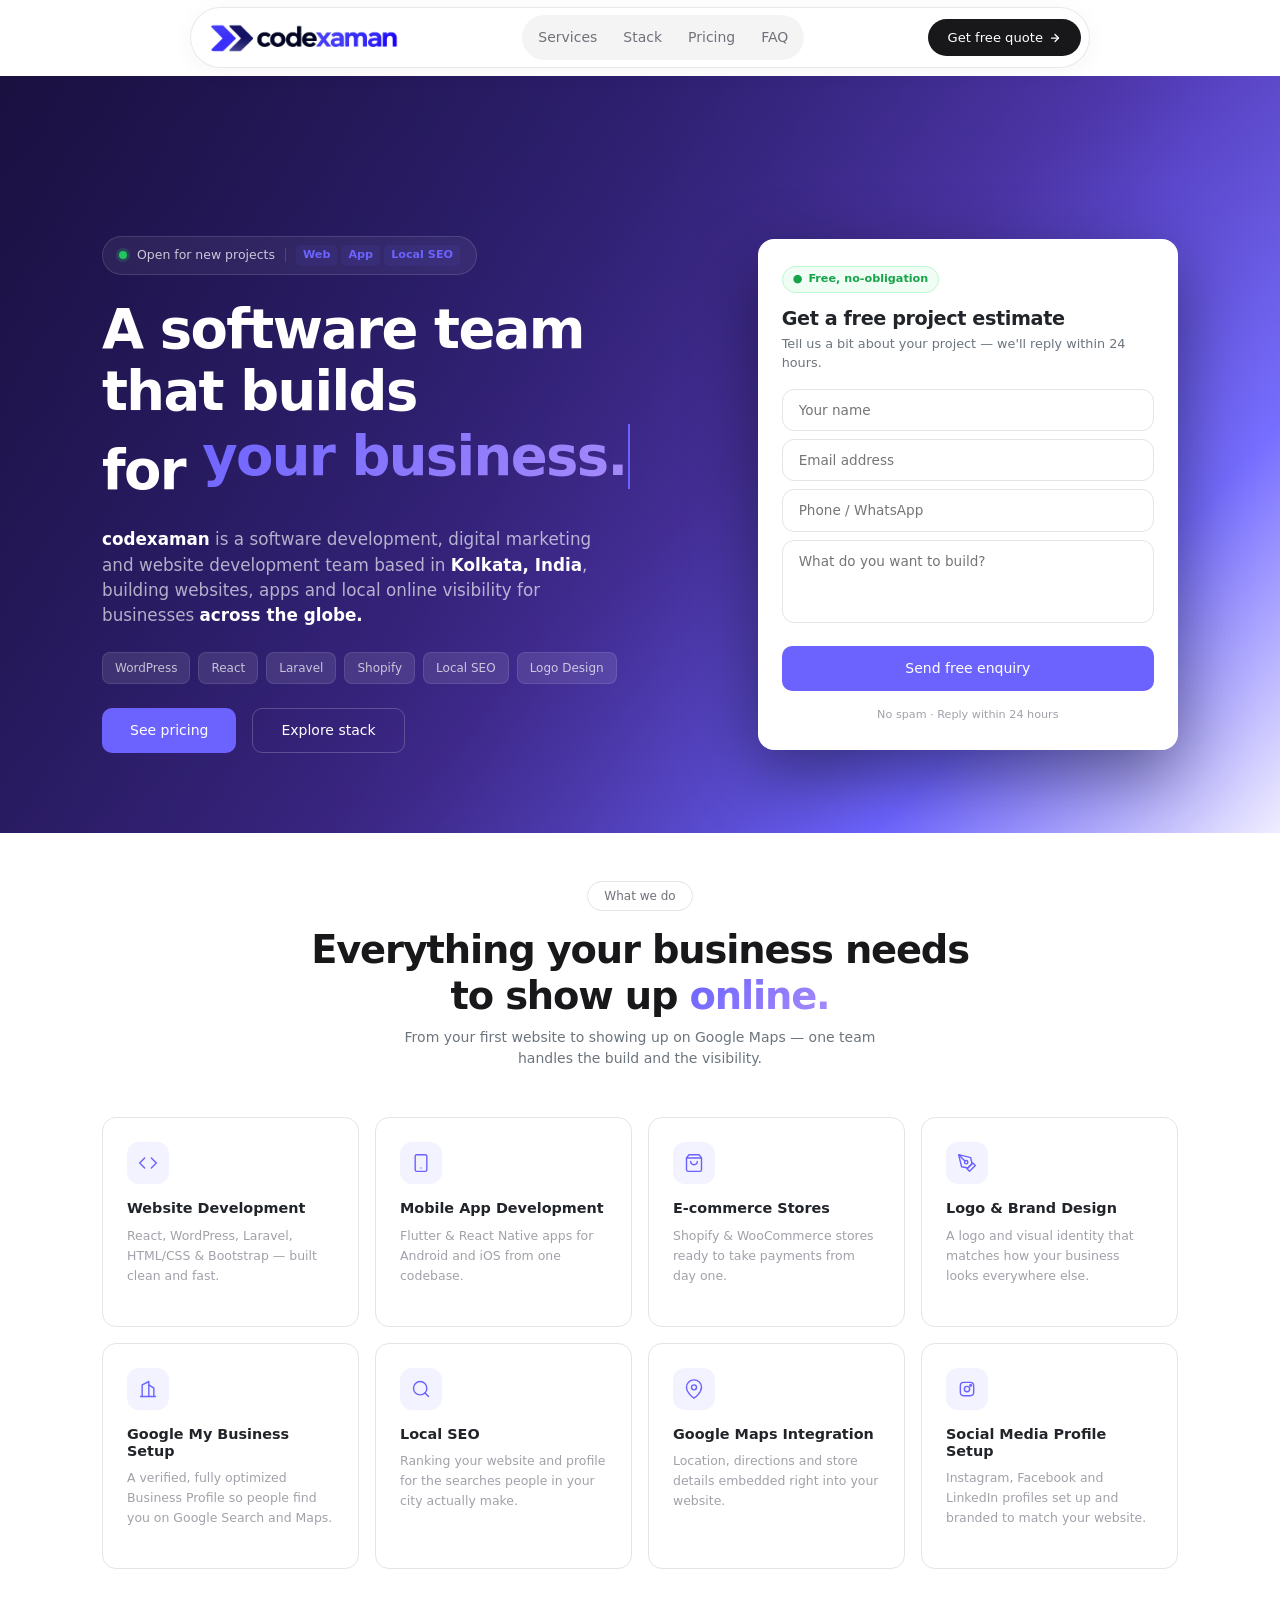
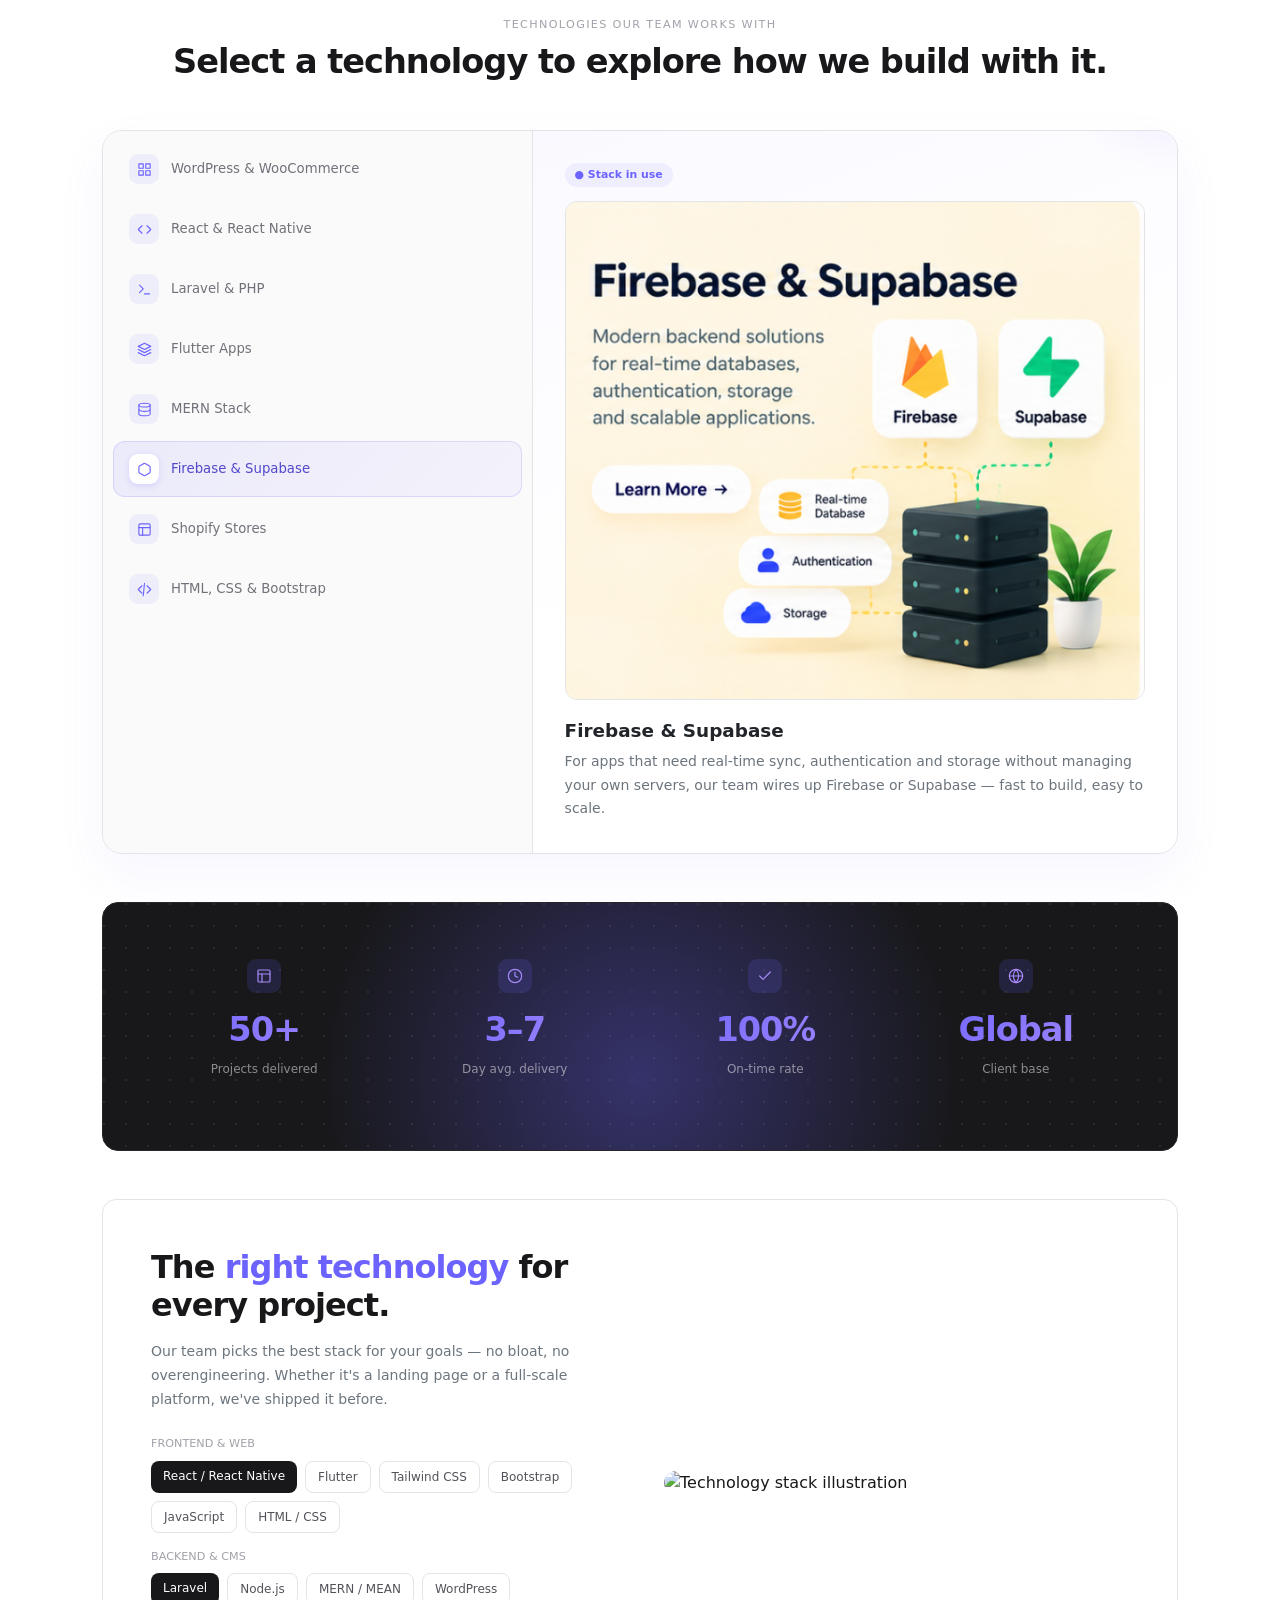
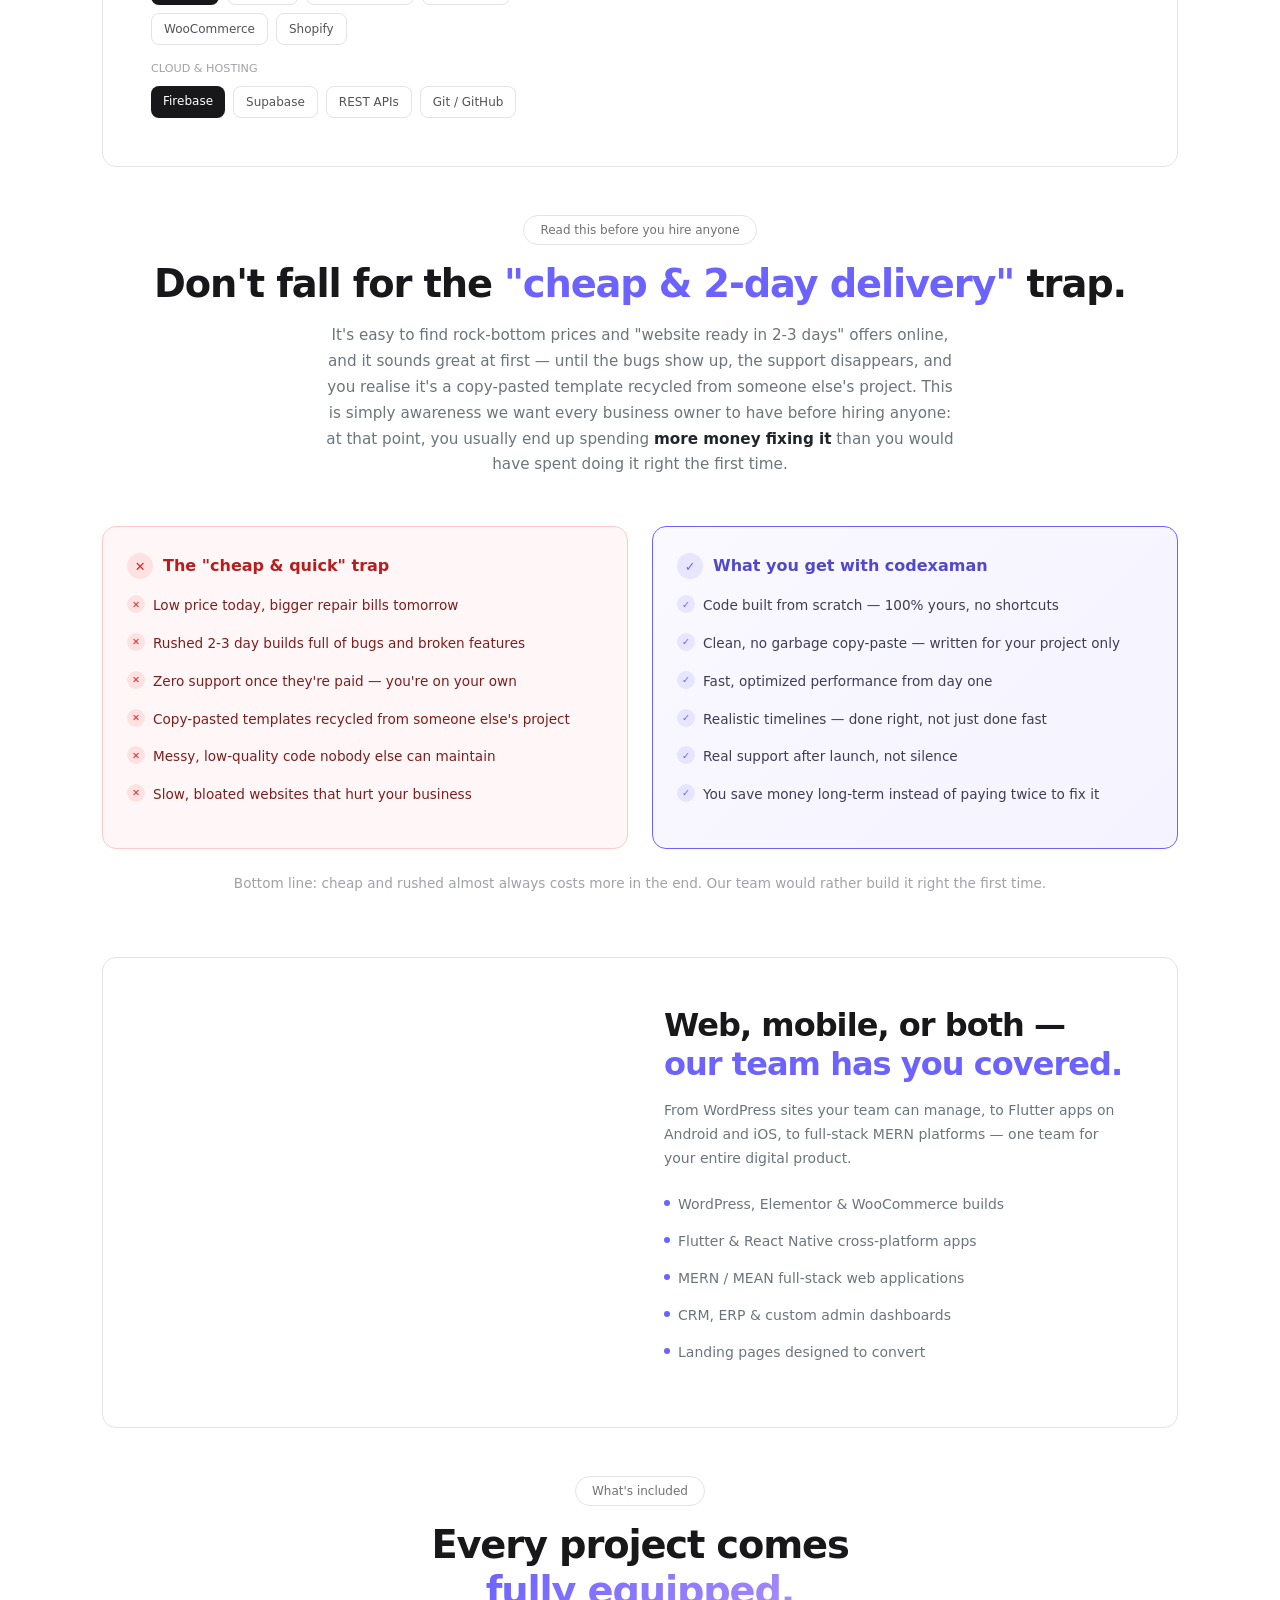
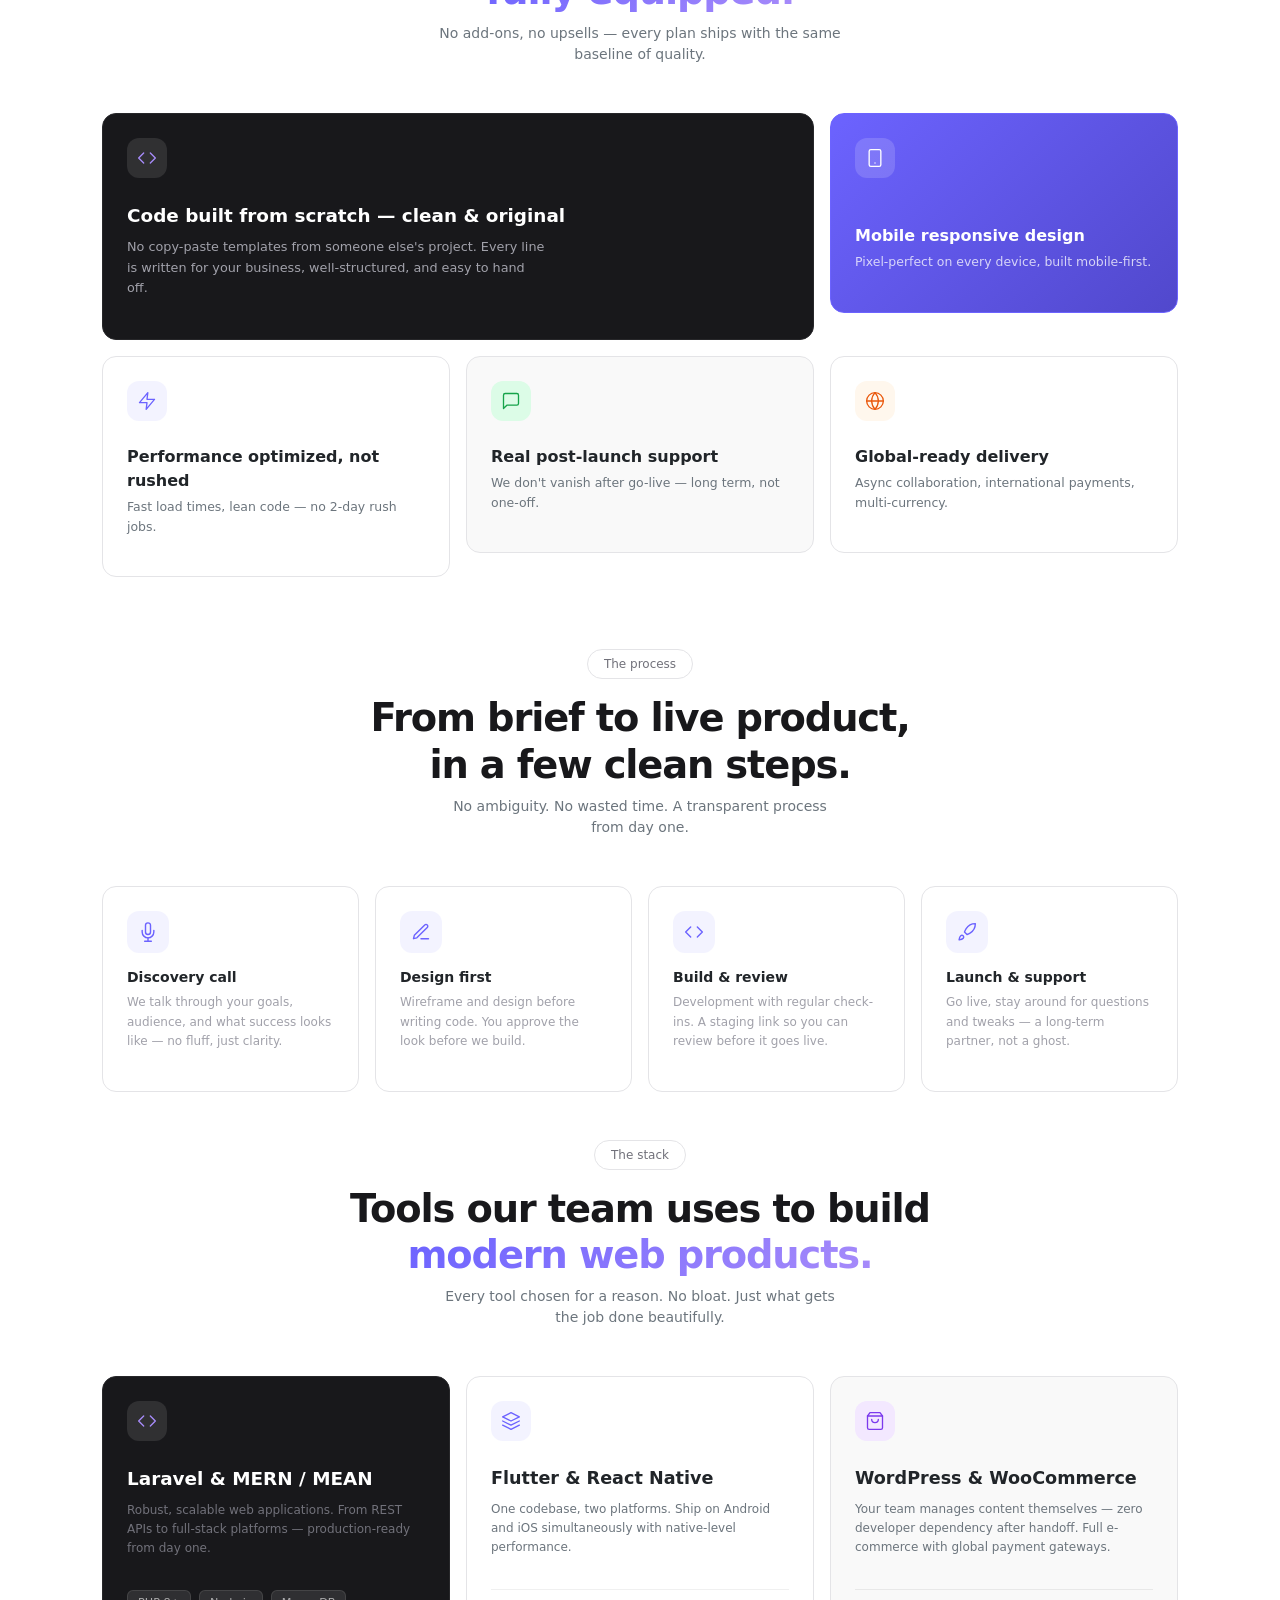
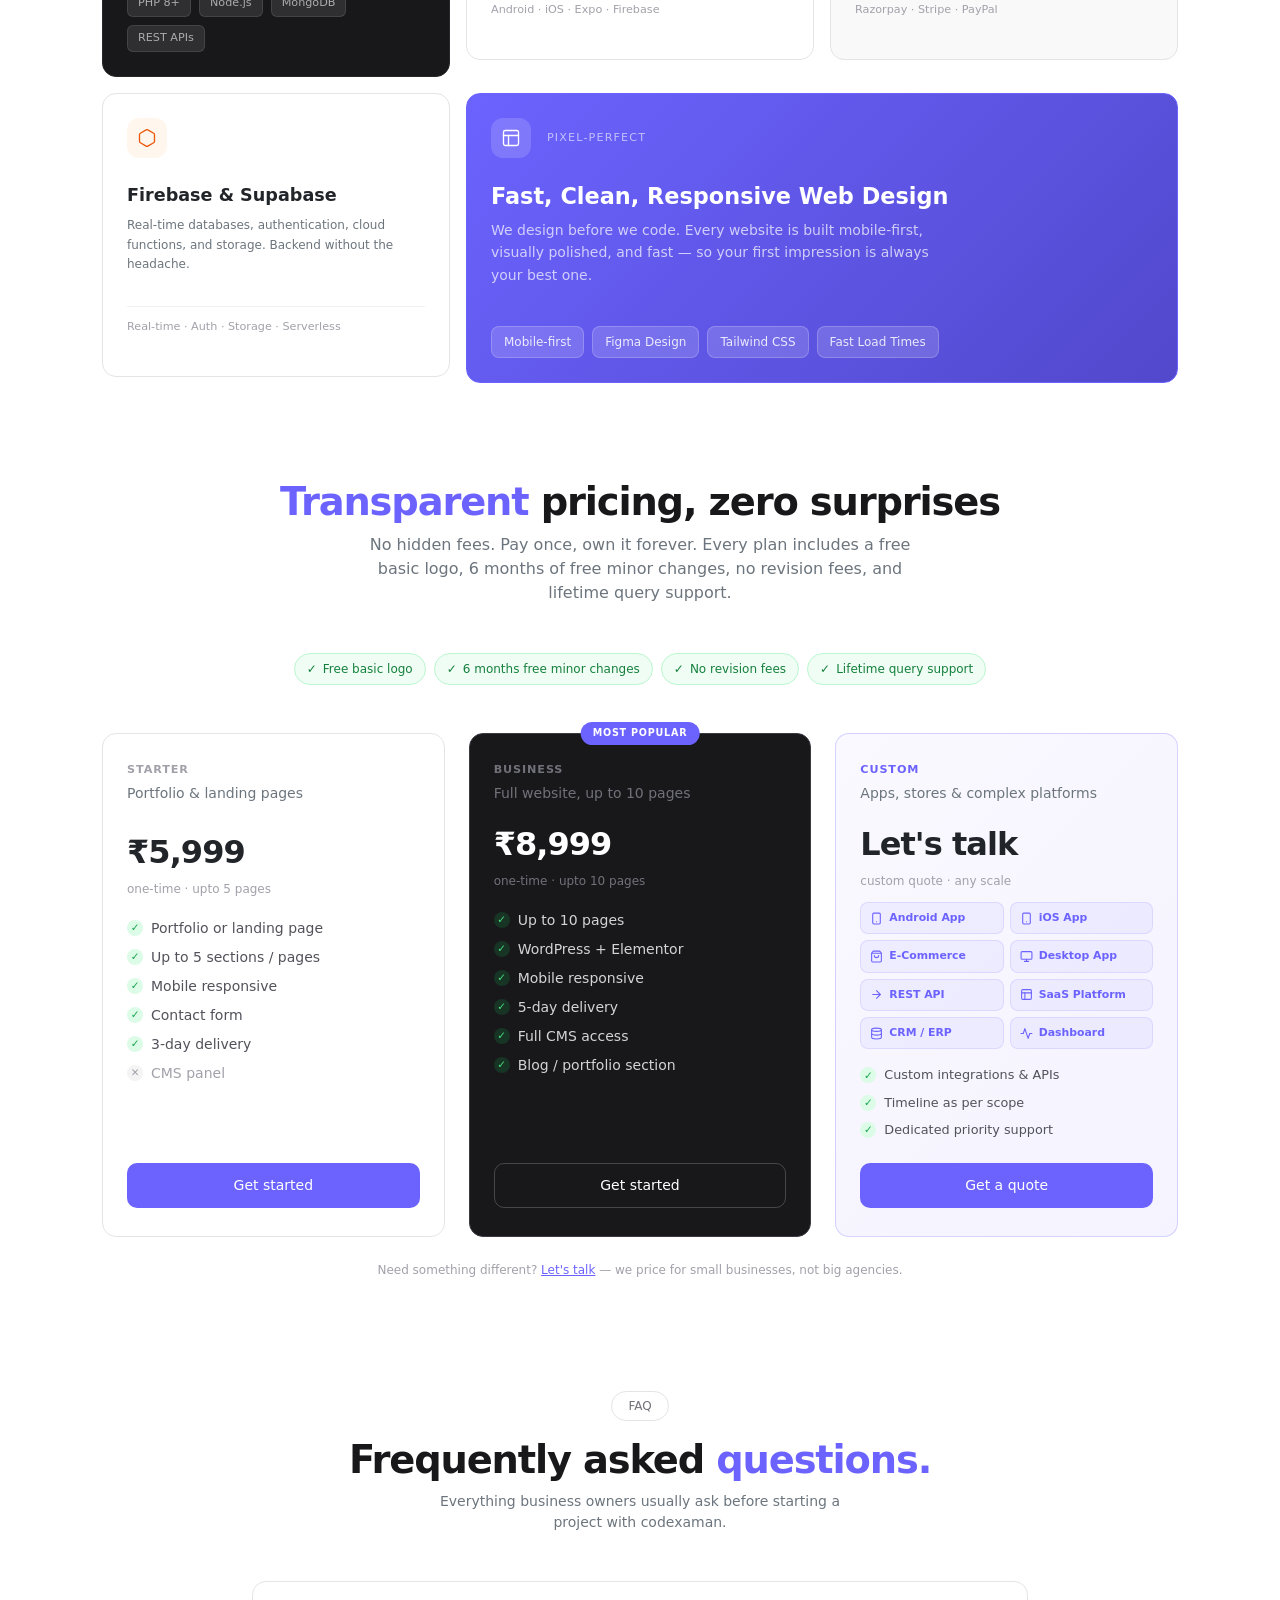
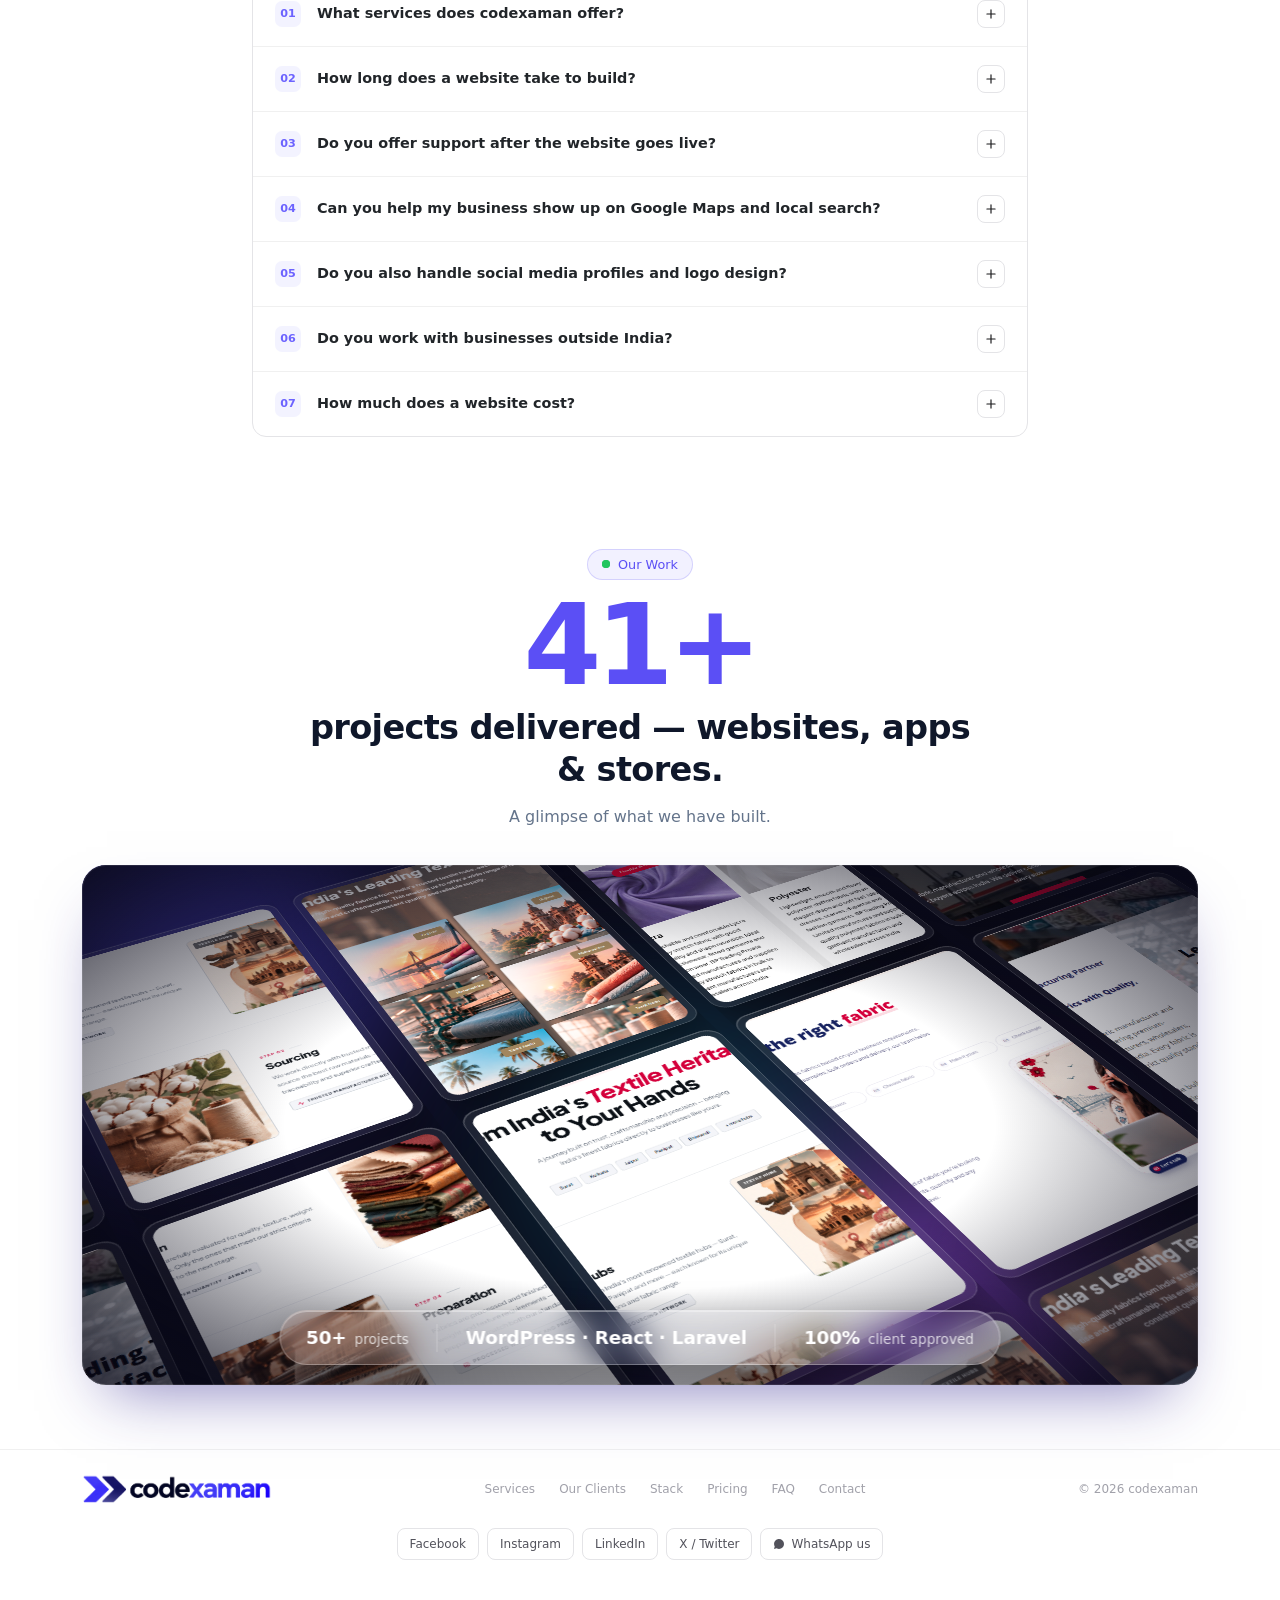
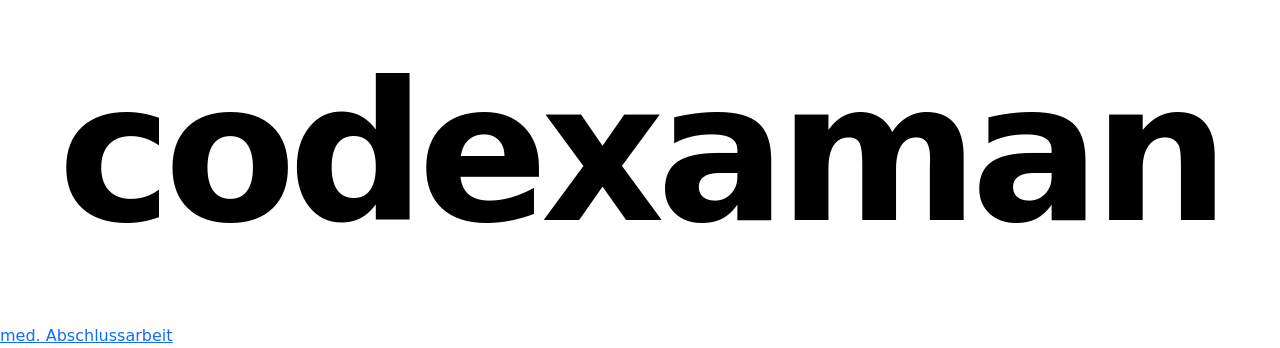
==== index.html @ 57e35442 "dsfg" ====
<!DOCTYPE html>
<html lang="en">

<head>
  <meta charset="UTF-8" />
  <meta name="viewport" content="width=device-width, initial-scale=1.0" />
<!-- ============================================================
     codexaman — Full <head> SEO Block
     Updated: 2026 | codexaman.in
     ============================================================ -->


<!-- ── Primary Meta ─────────────────────────────────────────── -->
<title>codexaman — Affordable Web & App Development | Kolkata, India | Aman Prasad</title>

<meta name="description"
  content="codexaman by Aman Prasad — an affordable freelance web & app development team in Kolkata, India. We build websites, apps, e-commerce stores, handle Google My Business, Local SEO and social media setup for businesses worldwide. Starting ₹5,999. WordPress, React, Laravel, Shopify, MERN, Flutter." />

<meta name="keywords"
  content="
  codexaman, codexaman.in, Aman Prasad, Aman Prasad developer, Aman Prasad Kolkata, Aman Prasad web developer, Aman Prasad freelancer India,
  freelance web developer India, freelance web designer India, freelance web developer Kolkata, freelance WordPress developer India, freelance React developer India, freelance Laravel developer India, freelance app developer India, freelance full stack developer India, freelance MERN developer India, freelance Flutter developer India, freelance developer cheap India, freelance web developer affordable India,
  cheap website development India, cheap website design India, affordable website development India, affordable web developer India, low cost website India, budget website design India, cheap web development Kolkata, affordable WordPress website India, low budget website development India, website at low price India, cheap ecommerce website India, website under 5000 rupees India, website under 10000 rupees India,
  web development company India, web development company Kolkata, website design company India, website development team India, hire web developer India, custom website development India, professional website design India, small business website India, startup website development India, ecommerce website development India, web development agency India, outsource web development India, responsive website design India, website maintenance services India,
  web development company Mumbai, website design Mumbai, web development company Delhi, website design New Delhi, web development company Bangalore, website design Bengaluru, web development company Hyderabad, website design Chennai, web development company Pune, web development company Ahmedabad, web development Jaipur, web development Lucknow, web development Surat, web development Bhopal, web development Indore, web development Nagpur, web development Patna, web development Ranchi, web development Bhubaneswar, web development Guwahati, web development Chandigarh, web development Coimbatore, web development Kochi, web development Siliguri, web development Asansol, web development Durgapur, web development Mysore, web development Varanasi, web development Kanpur, web development Agra,
  WordPress development company India, WordPress website design India, WordPress developer Kolkata, Laravel development company India, React JS development India, MERN stack development India, Node JS development India, HTML CSS Bootstrap website India, PHP development company India, full stack developer India, Flutter app development India, mobile app development India, Android app development India,
  local SEO services India, local SEO services Kolkata, Google My Business setup India, Google My Business optimization India, GMB setup Kolkata, social media profile management India, digital marketing company Kolkata, SEO services India, logo design India, logo design Kolkata, brand identity design India, UI UX design India,
  hire web development team, hire freelance developer India, hire React developer India, hire WordPress developer India, hire Flutter developer India, hire full stack developer India" />

<meta name="author" content="Aman Prasad — codexaman" />
<meta name="robots" content="index, follow" />
<link rel="canonical" href="https://codexaman.in/" />

<!-- ── Geo Targeting (Local SEO) ─────────────────────────────── -->
<meta name="geo.region" content="IN-WB" />
<meta name="geo.placename" content="Kolkata, West Bengal, India" />
<meta name="geo.position" content="22.5726;88.3639" />
<meta name="ICBM" content="22.5726, 88.3639" />

<!-- ── Open Graph (Facebook, WhatsApp, LinkedIn) ─────────────── -->
<meta property="og:title" content="codexaman — Affordable Web & App Development | Kolkata, India" />
<meta property="og:description"
  content="Freelance web & app development team by Aman Prasad, Kolkata. Websites starting ₹5,999 — WordPress, React, Laravel, Shopify, MERN, Flutter, Google My Business, Local SEO." />
<meta property="og:type" content="website" />
<meta property="og:url" content="https://codexaman.in/" />
<meta property="og:image" content="https://codexaman.in/og-image.jpg" />
<meta property="og:image:width" content="1200" />
<meta property="og:image:height" content="630" />
<meta property="og:image:alt" content="codexaman — Web & App Development Team in Kolkata, India" />
<meta property="og:locale" content="en_IN" />
<meta property="og:site_name" content="codexaman" />

<!-- ── Twitter / X Card ──────────────────────────────────────── -->
<meta name="twitter:card" content="summary_large_image" />
<meta name="twitter:title" content="codexaman — Affordable Web & App Development | Kolkata" />
<meta name="twitter:description"
  content="Freelance web & app development by Aman Prasad, Kolkata. Starting ₹5,999. WordPress, React, Laravel, Flutter, GMB, Local SEO." />
<meta name="twitter:image" content="https://codexaman.in/og-image.jpg" />
<meta name="twitter:creator" content="@codexaman" />

<!-- ── Favicon ────────────────────────────────────────────────── -->
<link rel="icon" type="image/png" href="/favicon.png" />
<link rel="apple-touch-icon" href="/apple-touch-icon.png" />

<!-- ── Schema.org: LocalBusiness + Person ────────────────────── -->
<script type="application/ld+json">
{
  "@context": "https://schema.org",
  "@graph": [
    {
      "@type": "ProfessionalService",
      "@id": "https://codexaman.in/#business",
      "name": "codexaman",
      "alternateName": "codexaman.in",
      "url": "https://codexaman.in",
      "logo": "https://codexaman.in/logo.png",
      "image": "https://codexaman.in/og-image.jpg",
      "description": "codexaman is an affordable freelance software development team based in Kolkata, India, building websites, apps, e-commerce stores and local online visibility for businesses worldwide.",
      "priceRange": "₹₹",
      "address": {
        "@type": "PostalAddress",
        "addressLocality": "Kolkata",
        "addressRegion": "West Bengal",
        "postalCode": "700001",
        "addressCountry": "IN"
      },
      "geo": {
        "@type": "GeoCoordinates",
        "latitude": 22.5726,
        "longitude": 88.3639
      },
      "areaServed": [
        { "@type": "Country", "name": "India" },
        { "@type": "AdministrativeArea", "name": "Worldwide" }
      ],
      "founder": {
        "@type": "Person",
        "@id": "https://codexaman.in/#amanprasad",
        "name": "Aman Prasad",
        "jobTitle": "Founder & Lead Developer",
        "worksFor": { "@id": "https://codexaman.in/#business" },
        "url": "https://codexaman.in",
        "knowsAbout": ["Web Development", "WordPress", "React", "Laravel", "Flutter", "MERN Stack", "Local SEO", "Google My Business"]
      },
      "knowsAbout": ["Web Development", "App Development", "WordPress", "Elementor", "Laravel", "PHP", "HTML", "CSS", "Bootstrap", "Tailwind CSS", "WooCommerce", "Shopify", "React", "Flutter", "MERN", "MEAN", "Firebase", "Supabase", "Logo Design", "Google My Business", "Local SEO", "Google Maps Integration", "Social Media Profile Management"],
      "makesOffer": [
        { "@type": "Offer", "itemOffered": { "@type": "Service", "name": "Website Development", "description": "Custom websites using HTML, CSS, Bootstrap, WordPress, React — starting ₹5,999" } },
        { "@type": "Offer", "itemOffered": { "@type": "Service", "name": "Mobile App Development", "description": "Android & iOS apps using Flutter and React Native" } },
        { "@type": "Offer", "itemOffered": { "@type": "Service", "name": "E-commerce Store Setup", "description": "Shopify and WooCommerce stores with payment integration" } },
        { "@type": "Offer", "itemOffered": { "@type": "Service", "name": "Logo & Brand Identity Design", "description": "Professional logo design included free with every plan" } },
        { "@type": "Offer", "itemOffered": { "@type": "Service", "name": "Google My Business Setup", "description": "GMB profile creation, verification and optimization for local ranking" } },
        { "@type": "Offer", "itemOffered": { "@type": "Service", "name": "Local SEO", "description": "Local SEO to help businesses rank in Google Maps and city searches" } },
        { "@type": "Offer", "itemOffered": { "@type": "Service", "name": "Social Media Profile Management", "description": "Instagram, Facebook, LinkedIn profile setup and branding" } }
      ],
      "sameAs": [
        "https://www.instagram.com/codexaman",
        "https://www.facebook.com/codexaman",
        "https://www.linkedin.com/company/codexaman",
        "https://github.com/codexaman"
      ]
    },
    {
      "@type": "Person",
      "@id": "https://codexaman.in/#amanprasad",
      "name": "Aman Prasad",
      "alternateName": ["Aman Prasad developer", "Aman Prasad Kolkata", "Aman Prasad codexaman"],
      "jobTitle": "Freelance Web & App Developer",
      "description": "Aman Prasad is a freelance web and app developer based in Kolkata, India, and the founder of codexaman. He builds websites, mobile apps and helps businesses grow online with affordable development services.",
      "url": "https://codexaman.in",
      "image": "https://codexaman.in/aman-prasad.jpg",
      "address": {
        "@type": "PostalAddress",
        "addressLocality": "Kolkata",
        "addressRegion": "West Bengal",
        "addressCountry": "IN"
      },
      "knowsAbout": ["Web Development", "WordPress", "React", "Laravel", "Flutter", "MERN Stack", "Local SEO", "Google My Business", "Shopify", "PHP"],
      "sameAs": [
        "https://www.linkedin.com/in/amanprasad-codexaman",
        "https://github.com/codexaman",
        "https://www.instagram.com/codexaman"
      ]
    }
  ]
}
</script>

<!-- ── Schema.org: FAQ ────────────────────────────────────────── -->
<script type="application/ld+json">
{
  "@context": "https://schema.org",
  "@type": "FAQPage",
  "mainEntity": [
    {
      "@type": "Question",
      "name": "What services does codexaman offer?",
      "acceptedAnswer": { "@type": "Answer", "text": "codexaman is an affordable freelance software development and digital marketing team. We build websites (HTML, CSS, Bootstrap, WordPress, React), mobile apps (Flutter, React Native), e-commerce stores (Shopify, WooCommerce), and also handle logo design, Google My Business setup, Google Maps integration, local SEO and social media profile setup." }
    },
    {
      "@type": "Question",
      "name": "Who is Aman Prasad?",
      "acceptedAnswer": { "@type": "Answer", "text": "Aman Prasad is a freelance web and app developer based in Kolkata, India, and the founder of codexaman. He has expertise in WordPress, React, Laravel, Flutter, MERN stack, and local SEO, and helps businesses across India and worldwide build their online presence at affordable prices." }
    },
    {
      "@type": "Question",
      "name": "How much does a website cost at codexaman?",
      "acceptedAnswer": { "@type": "Answer", "text": "Pricing starts at ₹5,999 for a portfolio or landing page and ₹8,999 for a full business website of up to 10 pages — one-time payment, no hidden fees. This makes codexaman one of the most affordable web development options in India." }
    },
    {
      "@type": "Question",
      "name": "Is codexaman a freelancer or a company?",
      "acceptedAnswer": { "@type": "Answer", "text": "codexaman is a small freelance development team led by Aman Prasad, based in Kolkata, India. We combine the personal attention of a freelancer with the output quality of an agency, at prices that suit startups and small businesses." }
    },
    {
      "@type": "Question",
      "name": "How long does a website take to build?",
      "acceptedAnswer": { "@type": "Answer", "text": "Most Starter and Business plan websites are delivered in 3–7 working days depending on scope. Apps, e-commerce stores and custom platforms take longer, and a realistic timeline is shared upfront." }
    },
    {
      "@type": "Question",
      "name": "Do you offer support after the website goes live?",
      "acceptedAnswer": { "@type": "Answer", "text": "Yes. Every plan includes 6 months of free minor changes, no revision fees, and lifetime query support." }
    },
    {
      "@type": "Question",
      "name": "Can you help my business show up on Google Maps and local search?",
      "acceptedAnswer": { "@type": "Answer", "text": "Yes. codexaman sets up and verifies Google My Business profiles, integrates Google Maps into websites, and runs local SEO so businesses rank for searches people in their city are making." }
    },
    {
      "@type": "Question",
      "name": "Do you also handle social media profiles and logo design?",
      "acceptedAnswer": { "@type": "Answer", "text": "Yes. codexaman sets up and brands Instagram, Facebook and LinkedIn profiles, and every plan includes a free basic logo." }
    },
    {
      "@type": "Question",
      "name": "Do you work with businesses outside India?",
      "acceptedAnswer": { "@type": "Answer", "text": "Yes. codexaman is based in Kolkata, India, and works with businesses across the globe, collaborating async and accepting international payments." }
    }
  ]
}
</script>

  <link href="https://cdn.jsdelivr.net/npm/bootstrap@5.3.3/dist/css/bootstrap.min.css" rel="stylesheet" />
  <link href="https://assets.calendly.com/assets/external/widget.css" rel="stylesheet" />
  <script src="https://assets.calendly.com/assets/external/widget.js" type="text/javascript" async></script>
  <link rel="stylesheet" href="css/style.css">
</head>

<body class="" style="">

  <div class="nav-offset"></div>

  <!-- ========== NAVBAR ========== -->
  <nav id="navbar" class="w-100 scrolled">
    <div class="navbar-pill">
      <a href="#" class="d-flex align-items-center gap-2 text-decoration-none" aria-label="codexaman — home">
        <img src="images/cd.png" alt="codexaman logo — software development, digital marketing and website development team" class="navbar-logo-img" onerror="this.style.display='none'">

      </a>
      <div class="d-none d-md-flex navbar-links-pill">
        <a href="#services" class="nav-link-custom">Services</a>

        <a href="#stack" class="nav-link-custom">Stack</a>
        <a href="#pricing" class="nav-link-custom">Pricing</a>
        <a href="#faq" class="nav-link-custom">FAQ</a>
      </div>
      <a href="#" class="nav-cta" data-bs-toggle="modal" data-bs-target="#quoteModal">
        Get free quote
        <svg width="12" height="12" viewBox="0 0 24 24" fill="none" stroke="currentColor" stroke-width="2.5" stroke-linecap="round" stroke-linejoin="round">
          <line x1="5" y1="12" x2="19" y2="12"></line>
          <polyline points="12 5 19 12 12 19"></polyline>
        </svg>
      </a>
      <button class="d-md-none border-0 bg-transparent p-1 ms-1" id="mobileToggle" aria-label="Menu">
        <span style="display:block;width:18px;height:1.5px;background:var(--dark);margin:4px 0;border-radius:2px;"></span>
        <span style="display:block;width:18px;height:1.5px;background:var(--dark);margin:4px 0;border-radius:2px;"></span>
        <span style="display:block;width:18px;height:1.5px;background:var(--dark);margin:4px 0;border-radius:2px;"></span>
      </button>
    </div>
    <div id="mobileMenu" class="d-md-none" style="display:none;max-width:900px;margin:8px auto 0;padding:0 4px;pointer-events:all;">
      <div style="background:#fff;border:1px solid #e4e4e7;border-radius:20px;box-shadow:0 10px 34px rgba(0,0,0,0.1);padding:10px;">
        <a href="#services" class="d-block text-decoration-none nav-link-custom py-2 px-3" onclick="closeMobileMenu()">Services</a>

        <a href="#stack" class="d-block text-decoration-none nav-link-custom py-2 px-3" onclick="closeMobileMenu()">Stack</a>
        <a href="#pricing" class="d-block text-decoration-none nav-link-custom py-2 px-3" onclick="closeMobileMenu()">Pricing</a>
        <a href="#faq" class="d-block text-decoration-none nav-link-custom py-2 px-3" onclick="closeMobileMenu()">FAQ</a>
        <a href="#" class="d-block text-decoration-none text-center mt-2 btn-primary-cx" style="border-radius:12px;padding:10px 0;" data-bs-toggle="modal" data-bs-target="#quoteModal" onclick="closeMobileMenu()">Get free quote</a>
      </div>
    </div>
  </nav>

  <!-- ========== HERO (new SaaS style, video background) ========== -->
  <section class="hero-new" id="hero-enquiry">
    <video class="hero-bg-video" autoplay="" muted="" loop="" playsinline="">
      <!-- <source src="https://assets.mixkit.co/videos/preview/mixkit-programmer-typing-on-a-laptop-in-the-dark-34310-large.mp4" type="video/mp4" /> -->
      <source src="videos/create_part_.mp4" type="video/mp4">
      <!-- <source src="A_software_team_that_builds_fo.mp4" type="video/mp4" /> -->
    </video>
    <div class="hero-bg-overlay"></div>
    <div class="container hero-content-row" style="max-width:1100px;">
      <div class="row g-5 align-items-center">
        <div class="col-12 col-lg-7">
          <div class="hero-badge-dark">
            <span class="badge-dot"></span>
            <span>Open for new projects</span>
            <span class="badge-divider" style="background:rgba(255,255,255,0.15);"></span>
            <div class="d-flex align-items-center gap-1">
              <span class="badge-tech">Web</span>
              <span class="badge-tech">App</span>
              <span class="badge-tech">Local SEO</span>
            </div>
          </div>
          <h1 class="fw-bold text-white mb-4 hero-heading" style="font-size:clamp(2rem,4.6vw,3.4rem);letter-spacing:-0.03em;line-height:1.15;">
            A software team that builds<br>
            <span class="typewriter-line" style="min-width: 163px; display: inline-block;">for <span id="typewriter" class="typewriter-text gradient-text">MERN s</span></span>
          </h1>
          <p class="mb-4" style="max-width:520px;font-size:1.05rem;color:rgba(255,255,255,0.65);">
            <strong class="text-white">codexaman</strong> is a software development, digital marketing and website
            development team based in <strong class="text-white">Kolkata, India</strong>, building websites, apps and
            local online visibility for businesses <strong class="text-white">across the globe.</strong>
          </p>
          <div class="d-flex flex-wrap gap-2 mb-4">
            <span class="tech-pill">WordPress</span>
            <span class="tech-pill">React</span>
            <span class="tech-pill">Laravel</span>
            <span class="tech-pill">Shopify</span>
            <span class="tech-pill">Local SEO</span>
            <span class="tech-pill">Logo Design</span>
          </div>
          <div class="d-flex gap-3 flex-wrap">
            <a href="#pricing" class="btn-primary-cx">See pricing</a>
            <a href="#stack" class="btn-secondary-cx" style="border-color:rgba(255,255,255,0.2);color:#fff;">Explore
              stack</a>
          </div>
        </div>
        <div class="col-12 col-lg-5">
          <div class="hero-form-card">
            <span class="hero-form-badge"><span>●</span> Free, no-obligation</span>
            <h3 class="fw-bold text-dark mb-1" style="font-size:1.2rem;letter-spacing:-0.02em;">Get a free project
              estimate</h3>
            <p class="text-secondary mb-3" style="font-size:0.8rem;">Tell us a bit about your project — we'll reply
              within 24 hours.</p>
            <form id="heroForm">
              <div class="mb-2">
                <input type="text" name="name" placeholder="Your name" class="cx-input" required="">
              </div>
              <div class="mb-2">
                <input type="email" name="email" placeholder="Email address" class="cx-input" required="">
              </div>
              <div class="mb-2">
                <input type="tel" name="phone" placeholder="Phone / WhatsApp" class="cx-input">
              </div>
              <div class="mb-3">
                <textarea rows="3" name="message" placeholder="What do you want to build?" class="cx-input" style="resize:none;" required=""></textarea>
              </div>
              <button type="submit" class="btn-primary-cx w-100 text-center" style="border-radius:10px;">Send free
                enquiry</button>
            </form>
            <p class="text-center mt-3 mb-0" style="font-size:0.7rem;color:#a1a1aa;">No spam · Reply within 24 hours
            </p>
          </div>
        </div>
      </div>
    </div>
  </section>

  <!-- ========== WHAT WE DO ========== -->
  <section id="services-overview" class="container pb-5 fade-in visible" style="max-width:1100px;">
    <div class="text-center mb-5 mt-5">
      <span class="section-tag">What we do</span>
      <h2 class="fw-bold mt-3 mb-2" style="font-size:clamp(1.6rem,4vw,2.4rem);letter-spacing:-0.03em;">Everything your
        business needs<br>to show up <span class="gradient-text">online.</span></h2>
      <p class="text-secondary mx-auto" style="font-size:0.875rem;max-width:480px;">From your first website to
        showing up on Google Maps — one team handles the build and the visibility.</p>
    </div>
    <div class="row g-3 row-cols-1 row-cols-sm-2 row-cols-lg-4">
      <div class="col">
        <div class="process-card h-100">
          <div class="process-icon"><svg width="20" height="20" viewBox="0 0 24 24" fill="none" stroke="var(--accent)" stroke-width="1.7" stroke-linecap="round" stroke-linejoin="round">
              <polyline points="16 18 22 12 16 6"></polyline>
              <polyline points="8 6 2 12 8 18"></polyline>
            </svg></div>
          <h3 class="fw-semibold text-dark mb-2" style="font-size:0.9rem;">Website Development</h3>
          <p style="color:#a1a1aa;font-size:0.78rem;line-height:1.6;">React, WordPress, Laravel, HTML/CSS &amp;
            Bootstrap — built clean and fast.</p>
        </div>
      </div>
      <div class="col">
        <div class="process-card h-100">
          <div class="process-icon"><svg width="20" height="20" viewBox="0 0 24 24" fill="none" stroke="var(--accent)" stroke-width="1.7" stroke-linecap="round" stroke-linejoin="round">
              <rect x="5" y="2" width="14" height="20" rx="2"></rect>
              <line x1="12" y1="18" x2="12.01" y2="18"></line>
            </svg></div>
          <h3 class="fw-semibold text-dark mb-2" style="font-size:0.9rem;">Mobile App Development</h3>
          <p style="color:#a1a1aa;font-size:0.78rem;line-height:1.6;">Flutter &amp; React Native apps for Android and
            iOS from one codebase.</p>
        </div>
      </div>
      <div class="col">
        <div class="process-card h-100">
          <div class="process-icon"><svg width="20" height="20" viewBox="0 0 24 24" fill="none" stroke="var(--accent)" stroke-width="1.7" stroke-linecap="round" stroke-linejoin="round">
              <path d="M6 2 3 6v14a2 2 0 0 0 2 2h14a2 2 0 0 0 2-2V6l-3-4z"></path>
              <line x1="3" y1="6" x2="21" y2="6"></line>
              <path d="M16 10a4 4 0 0 1-8 0"></path>
            </svg></div>
          <h3 class="fw-semibold text-dark mb-2" style="font-size:0.9rem;">E-commerce Stores</h3>
          <p style="color:#a1a1aa;font-size:0.78rem;line-height:1.6;">Shopify &amp; WooCommerce stores ready to take
            payments from day one.</p>
        </div>
      </div>
      <div class="col">
        <div class="process-card h-100">
          <div class="process-icon"><svg width="20" height="20" viewBox="0 0 24 24" fill="none" stroke="var(--accent)" stroke-width="1.7" stroke-linecap="round" stroke-linejoin="round">
              <path d="M12 19l7-7 3 3-7 7-3-3z"></path>
              <path d="M18 13l-1.5-7.5L2 2l3.5 14.5L13 18l5-5z"></path>
              <path d="M2 2l7.586 7.586"></path>
              <circle cx="11" cy="11" r="2"></circle>
            </svg></div>
          <h3 class="fw-semibold text-dark mb-2" style="font-size:0.9rem;">Logo &amp; Brand Design</h3>
          <p style="color:#a1a1aa;font-size:0.78rem;line-height:1.6;">A logo and visual identity that matches how
            your business looks everywhere else.</p>
        </div>
      </div>
      <div class="col">
        <div class="process-card h-100">
          <div class="process-icon"><svg width="20" height="20" viewBox="0 0 24 24" fill="none" stroke="var(--accent)" stroke-width="1.7" stroke-linecap="round" stroke-linejoin="round">
              <path d="M3 21h18"></path>
              <path d="M5 21V7l8-4v18"></path>
              <path d="M19 21V11l-6-4"></path>
            </svg></div>
          <h3 class="fw-semibold text-dark mb-2" style="font-size:0.9rem;">Google My Business Setup</h3>
          <p style="color:#a1a1aa;font-size:0.78rem;line-height:1.6;">A verified, fully optimized Business Profile so
            people find you on Google Search and Maps.</p>
        </div>
      </div>
      <div class="col">
        <div class="process-card h-100">
          <div class="process-icon"><svg width="20" height="20" viewBox="0 0 24 24" fill="none" stroke="var(--accent)" stroke-width="1.7" stroke-linecap="round" stroke-linejoin="round">
              <circle cx="11" cy="11" r="8"></circle>
              <line x1="21" y1="21" x2="16.65" y2="16.65"></line>
            </svg></div>
          <h3 class="fw-semibold text-dark mb-2" style="font-size:0.9rem;">Local SEO</h3>
          <p style="color:#a1a1aa;font-size:0.78rem;line-height:1.6;">Ranking your website and profile for the
            searches people in your city actually make.</p>
        </div>
      </div>
      <div class="col">
        <div class="process-card h-100">
          <div class="process-icon"><svg width="20" height="20" viewBox="0 0 24 24" fill="none" stroke="var(--accent)" stroke-width="1.7" stroke-linecap="round" stroke-linejoin="round">
              <path d="M21 10c0 7-9 13-9 13s-9-6-9-13a9 9 0 0 1 18 0z"></path>
              <circle cx="12" cy="10" r="3"></circle>
            </svg></div>
          <h3 class="fw-semibold text-dark mb-2" style="font-size:0.9rem;">Google Maps Integration</h3>
          <p style="color:#a1a1aa;font-size:0.78rem;line-height:1.6;">Location, directions and store details embedded
            right into your website.</p>
        </div>
      </div>
      <div class="col">
        <div class="process-card h-100">
          <div class="process-icon"><svg width="20" height="20" viewBox="0 0 24 24" fill="none" stroke="var(--accent)" stroke-width="1.7" stroke-linecap="round" stroke-linejoin="round">
              <rect x="4" y="4" width="16" height="16" rx="4"></rect>
              <circle cx="12" cy="12" r="3.2"></circle>
              <circle cx="16.4" cy="7.6" r="1"></circle>
            </svg></div>
          <h3 class="fw-semibold text-dark mb-2" style="font-size:0.9rem;">Social Media Profile Setup</h3>
          <p style="color:#a1a1aa;font-size:0.78rem;line-height:1.6;">Instagram, Facebook and LinkedIn profiles set
            up and branded to match your website.</p>
        </div>
      </div>
    </div>
  </section>

  <!-- ========== TECH SHOWCASE (tabs + feature panel) ========== -->
  <section class="container pb-5 fade-in visible" style="max-width:1100px;">
    <p class="text-center text-uppercase fw-medium mb-2" style="font-size:0.7rem;letter-spacing:0.12em;color:#a1a1aa;">
      Technologies our team works with</p>
    <h2 class="text-center fw-bold mb-5" style="font-size:clamp(1.5rem,3.6vw,2.1rem);letter-spacing:-0.03em;">Select a
      technology to explore how we build with it.</h2>
    <div class="tech-showcase">
      <div class="tech-tab-list" id="techTabList">
        <button class="tech-tab" data-tech="wordpress">
          <span class="tech-tab-icon"><svg width="15" height="15" viewBox="0 0 24 24" fill="none" stroke="currentColor" stroke-width="1.8" stroke-linecap="round" stroke-linejoin="round">
              <rect x="3" y="3" width="7" height="7"></rect>
              <rect x="14" y="3" width="7" height="7"></rect>
              <rect x="3" y="14" width="7" height="7"></rect>
              <rect x="14" y="14" width="7" height="7"></rect>
            </svg></span>
          WordPress &amp; WooCommerce
        </button>
        <button class="tech-tab" data-tech="react">
          <span class="tech-tab-icon"><svg width="15" height="15" viewBox="0 0 24 24" fill="none" stroke="currentColor" stroke-width="1.8" stroke-linecap="round" stroke-linejoin="round">
              <polyline points="16 18 22 12 16 6"></polyline>
              <polyline points="8 6 2 12 8 18"></polyline>
            </svg></span>
          React &amp; React Native
        </button>
        <button class="tech-tab" data-tech="laravel">
          <span class="tech-tab-icon"><svg width="15" height="15" viewBox="0 0 24 24" fill="none" stroke="currentColor" stroke-width="1.8" stroke-linecap="round" stroke-linejoin="round">
              <path d="M4 17l6-6-6-6"></path>
              <line x1="12" y1="19" x2="20" y2="19"></line>
            </svg></span>
          Laravel &amp; PHP
        </button>
        <button class="tech-tab" data-tech="flutter">
          <span class="tech-tab-icon"><svg width="15" height="15" viewBox="0 0 24 24" fill="none" stroke="currentColor" stroke-width="1.8" stroke-linecap="round" stroke-linejoin="round">
              <path d="M12 2L2 7l10 5 10-5-10-5z"></path>
              <path d="M2 17l10 5 10-5"></path>
              <path d="M2 12l10 5 10-5"></path>
            </svg></span>
          Flutter Apps
        </button>
        <button class="tech-tab" data-tech="mern">
          <span class="tech-tab-icon"><svg width="15" height="15" viewBox="0 0 24 24" fill="none" stroke="currentColor" stroke-width="1.8" stroke-linecap="round" stroke-linejoin="round">
              <ellipse cx="12" cy="5" rx="9" ry="3"></ellipse>
              <path d="M21 12c0 1.66-4 3-9 3s-9-1.34-9-3"></path>
              <path d="M3 5v14c0 1.66 4 3 9 3s9-1.34 9-3V5"></path>
            </svg></span>
          MERN Stack
        </button>
        <button class="tech-tab active" data-tech="firebase">
          <span class="tech-tab-icon"><svg width="15" height="15" viewBox="0 0 24 24" fill="none" stroke="currentColor" stroke-width="1.8" stroke-linecap="round" stroke-linejoin="round">
              <path d="M21 16V8a2 2 0 0 0-1-1.73l-7-4a2 2 0 0 0-2 0l-7 4A2 2 0 0 0 3 8v8a2 2 0 0 0 1 1.73l7 4a2 2 0 0 0 2 0l7-4A2 2 0 0 0 21 16z"></path>
            </svg></span>
          Firebase &amp; Supabase
        </button>
        <button class="tech-tab" data-tech="shopify">
          <span class="tech-tab-icon"><svg width="15" height="15" viewBox="0 0 24 24" fill="none" stroke="currentColor" stroke-width="1.8" stroke-linecap="round" stroke-linejoin="round">
              <rect x="3" y="3" width="18" height="18" rx="2"></rect>
              <path d="M3 9h18"></path>
              <path d="M9 21V9"></path>
            </svg></span>
          Shopify Stores
        </button>
        <button class="tech-tab" data-tech="htmlcss">
          <span class="tech-tab-icon"><svg width="15" height="15" viewBox="0 0 24 24" fill="none" stroke="currentColor" stroke-width="1.8" stroke-linecap="round" stroke-linejoin="round">
              <polyline points="16 18 22 12 16 6"></polyline>
              <polyline points="8 6 2 12 8 18"></polyline>
              <line x1="12" y1="2" x2="10" y2="22"></line>
            </svg></span>
          HTML, CSS &amp; Bootstrap
        </button>
      </div>
      <div class="tech-feature-panel">
        <div class="tech-feature-glow"></div>
        <span class="tech-feature-eyebrow">● Stack in use</span>
        <img id="techFeatureImg" class="tech-feature-img" src="images/firebase.png" alt="Firebase &amp; Supabase">
        <h3 id="techFeatureTitle" class="fw-bold text-dark mb-2" style="font-size:1.15rem;position:relative;z-index:1;">Firebase &amp; Supabase</h3>
        <p id="techFeatureDesc" class="text-secondary mb-0" style="font-size:0.875rem;line-height:1.7;position:relative;z-index:1;">For apps that need real-time sync, authentication and storage without managing your own servers, our team wires up Firebase or Supabase — fast to build, easy to scale.</p>
      </div>
    </div>
  </section>

  <!-- ========== STATS BAR (decorative) ========== -->
  <section class="container pb-5 fade-in visible" style="max-width:1100px;">
    <div class="stat-bar-dark p-4 p-md-5">
      <div class="stat-bar-dots"></div>
      <div class="stat-bar-glow"></div>
      <div class="row g-4 text-center position-relative">
        <div class="col-6 col-sm-3">
          <div class="stat-item">
            <div class="stat-icon"><svg width="16" height="16" viewBox="0 0 24 24" fill="none" stroke="#a78bfa" stroke-width="1.8" stroke-linecap="round" stroke-linejoin="round">
                <rect x="3" y="3" width="18" height="18" rx="2"></rect>
                <path d="M3 9h18"></path>
                <path d="M9 21V9"></path>
              </svg></div>
            <p class="fw-bold gradient-text mb-1" style="font-size:2.1rem;letter-spacing:-0.03em;">50+</p>
            <p style="font-size:0.75rem;color:rgba(255,255,255,0.5);">Projects delivered</p>
          </div>
        </div>
        <div class="col-6 col-sm-3">
          <div class="stat-item">
            <div class="stat-icon"><svg width="16" height="16" viewBox="0 0 24 24" fill="none" stroke="#a78bfa" stroke-width="1.8" stroke-linecap="round" stroke-linejoin="round">
                <circle cx="12" cy="12" r="10"></circle>
                <polyline points="12 6 12 12 16 14"></polyline>
              </svg></div>
            <p class="fw-bold gradient-text mb-1" style="font-size:2.1rem;letter-spacing:-0.03em;">3–7</p>
            <p style="font-size:0.75rem;color:rgba(255,255,255,0.5);">Day avg. delivery</p>
          </div>
        </div>
        <div class="col-6 col-sm-3">
          <div class="stat-item">
            <div class="stat-icon"><svg width="16" height="16" viewBox="0 0 24 24" fill="none" stroke="#a78bfa" stroke-width="1.8" stroke-linecap="round" stroke-linejoin="round">
                <polyline points="20 6 9 17 4 12"></polyline>
              </svg></div>
            <p class="fw-bold gradient-text mb-1" style="font-size:2.1rem;letter-spacing:-0.03em;">100%</p>
            <p style="font-size:0.75rem;color:rgba(255,255,255,0.5);">On-time rate</p>
          </div>
        </div>
        <div class="col-6 col-sm-3">
          <div class="stat-item">
            <div class="stat-icon"><svg width="16" height="16" viewBox="0 0 24 24" fill="none" stroke="#a78bfa" stroke-width="1.8" stroke-linecap="round" stroke-linejoin="round">
                <circle cx="12" cy="12" r="10"></circle>
                <line x1="2" y1="12" x2="22" y2="12"></line>
                <path d="M12 2a15.3 15.3 0 0 1 4 10 15.3 15.3 0 0 1-4 10 15.3 15.3 0 0 1-4-10 15.3 15.3 0 0 1 4-10z"></path>
              </svg></div>
            <p class="fw-bold gradient-text mb-1" style="font-size:2.1rem;letter-spacing:-0.03em;">Global</p>
            <p style="font-size:0.75rem;color:rgba(255,255,255,0.5);">Client base</p>
          </div>
        </div>
      </div>
    </div>
  </section>

  <!-- ========== SERVICES ========== -->
  <section id="services" class="container pb-4 fade-in visible" style="max-width:1100px;">
    <div class="card-static p-4 p-md-5 bg-white">
      <div class="row g-5 align-items-center">
        <div class="col-12 col-md-6">
          <h2 class="fw-bold mb-3" style="font-size:clamp(1.4rem,3vw,2rem);letter-spacing:-0.03em;">The <span class="text-accent">right technology</span> for every project.</h2>
          <p class="text-secondary mb-4" style="font-size:0.875rem;line-height:1.7;">Our team picks the best stack for
            your goals — no bloat, no overengineering. Whether it's a landing page or a full-scale platform, we've
            shipped it before.</p>
          <div class="mb-3">
            <p class="text-uppercase fw-medium mb-2" style="font-size:0.7rem;color:#a1a1aa;">Frontend &amp; Web</p>
            <div class="d-flex flex-wrap gap-2">
              <span style="background:var(--dark);color:#fff;font-size:0.75rem;padding:6px 12px;border-radius:8px;font-weight:500;">React
                / React Native</span>
              <span style="border:1px solid #e4e4e7;color:#52525b;font-size:0.75rem;padding:6px 12px;border-radius:8px;">Flutter</span>
              <span style="border:1px solid #e4e4e7;color:#52525b;font-size:0.75rem;padding:6px 12px;border-radius:8px;">Tailwind
                CSS</span>
              <span style="border:1px solid #e4e4e7;color:#52525b;font-size:0.75rem;padding:6px 12px;border-radius:8px;">Bootstrap</span>
              <span style="border:1px solid #e4e4e7;color:#52525b;font-size:0.75rem;padding:6px 12px;border-radius:8px;">JavaScript</span>
              <span style="border:1px solid #e4e4e7;color:#52525b;font-size:0.75rem;padding:6px 12px;border-radius:8px;">HTML
                / CSS</span>
            </div>
          </div>
          <div class="mb-3">
            <p class="text-uppercase fw-medium mb-2" style="font-size:0.7rem;color:#a1a1aa;">Backend &amp; CMS</p>
            <div class="d-flex flex-wrap gap-2">
              <span style="background:var(--dark);color:#fff;font-size:0.75rem;padding:6px 12px;border-radius:8px;font-weight:500;">Laravel</span>
              <span style="border:1px solid #e4e4e7;color:#52525b;font-size:0.75rem;padding:6px 12px;border-radius:8px;">Node.js</span>
              <span style="border:1px solid #e4e4e7;color:#52525b;font-size:0.75rem;padding:6px 12px;border-radius:8px;">MERN
                / MEAN</span>
              <span style="border:1px solid #e4e4e7;color:#52525b;font-size:0.75rem;padding:6px 12px;border-radius:8px;">WordPress</span>
              <span style="border:1px solid #e4e4e7;color:#52525b;font-size:0.75rem;padding:6px 12px;border-radius:8px;">WooCommerce</span>
              <span style="border:1px solid #e4e4e7;color:#52525b;font-size:0.75rem;padding:6px 12px;border-radius:8px;">Shopify</span>
            </div>
          </div>
          <div>
            <p class="text-uppercase fw-medium mb-2" style="font-size:0.7rem;color:#a1a1aa;">Cloud &amp; Hosting</p>
            <div class="d-flex flex-wrap gap-2">
              <span style="background:var(--dark);color:#fff;font-size:0.75rem;padding:6px 12px;border-radius:8px;font-weight:500;">Firebase</span>
              <span style="border:1px solid #e4e4e7;color:#52525b;font-size:0.75rem;padding:6px 12px;border-radius:8px;">Supabase</span>
              <span style="border:1px solid #e4e4e7;color:#52525b;font-size:0.75rem;padding:6px 12px;border-radius:8px;">REST
                APIs</span>
              <span style="border:1px solid #e4e4e7;color:#52525b;font-size:0.75rem;padding:6px 12px;border-radius:8px;">Git
                / GitHub</span>
            </div>
          </div>
        </div>
        <div class="col-12 col-md-6">
          <img src="./codexaman — Web &amp; App Development Team in Kolkata, India _ WordPress, React, Laravel_files/ffffff" alt="Technology stack illustration" class="w-100 rounded-14" style="display:block;object-fit:cover;">
        </div>
      </div>
    </div>
  </section>

  <!-- ========== WHY CHEAP & FAST DEV IS A TRAP ========== -->
  <section class="container py-4 fade-in visible" style="max-width:1100px;">
    <div class="text-center mb-5">
      <span class="section-tag">Read this before you hire anyone</span>
      <h2 class="fw-bold mt-3 mb-3" style="font-size:clamp(1.6rem,4vw,2.4rem);letter-spacing:-0.03em;">Don't fall for
        the <span class="text-accent">"cheap &amp; 2-day delivery"</span> trap.</h2>
      <p class="text-secondary mx-auto" style="font-size:0.95rem;max-width:640px;line-height:1.7;">It's easy to find
        rock-bottom prices and "website ready in 2-3 days" offers online, and it sounds great at first — until the
        bugs show up, the support disappears, and you realise it's a copy-pasted template recycled from someone
        else's project. This is simply awareness we want every business owner to have before hiring anyone: at that
        point, you usually end up spending <strong class="text-dark">more money fixing it</strong> than you would
        have spent doing it right the first time.</p>
    </div>
    <div class="row g-4">
      <div class="col-12 col-lg-6">
        <div class="trap-card">
          <div class="trap-title"><span class="trap-icon-x">✕</span> The "cheap &amp; quick" trap</div>
          <ul class="list-unstyled trap-list d-flex flex-column gap-3">
            <li><span class="trap-icon-x" style="width:18px;height:18px;font-size:0.6rem;">✕</span>Low price today,
              bigger repair bills tomorrow</li>
            <li><span class="trap-icon-x" style="width:18px;height:18px;font-size:0.6rem;">✕</span>Rushed 2-3 day
              builds full of bugs and broken features</li>
            <li><span class="trap-icon-x" style="width:18px;height:18px;font-size:0.6rem;">✕</span>Zero support once
              they're paid — you're on your own</li>
            <li><span class="trap-icon-x" style="width:18px;height:18px;font-size:0.6rem;">✕</span>Copy-pasted
              templates recycled from someone else's project</li>
            <li><span class="trap-icon-x" style="width:18px;height:18px;font-size:0.6rem;">✕</span>Messy, low-quality
              code nobody else can maintain</li>
            <li><span class="trap-icon-x" style="width:18px;height:18px;font-size:0.6rem;">✕</span>Slow, bloated
              websites that hurt your business</li>
          </ul>
        </div>
      </div>
      <div class="col-12 col-lg-6">
        <div class="win-card">
          <div class="win-title"><span class="win-icon-check">✓</span> What you get with codexaman</div>
          <ul class="list-unstyled win-list d-flex flex-column gap-3">
            <li><span class="win-icon-check" style="width:18px;height:18px;font-size:0.6rem;">✓</span>Code built from
              scratch — 100% yours, no shortcuts</li>
            <li><span class="win-icon-check" style="width:18px;height:18px;font-size:0.6rem;">✓</span>Clean, no
              garbage copy-paste — written for your project only</li>
            <li><span class="win-icon-check" style="width:18px;height:18px;font-size:0.6rem;">✓</span>Fast, optimized
              performance from day one</li>
            <li><span class="win-icon-check" style="width:18px;height:18px;font-size:0.6rem;">✓</span>Realistic
              timelines — done right, not just done fast</li>
            <li><span class="win-icon-check" style="width:18px;height:18px;font-size:0.6rem;">✓</span>Real support
              after launch, not silence</li>
            <li><span class="win-icon-check" style="width:18px;height:18px;font-size:0.6rem;">✓</span>You save money
              long-term instead of paying twice to fix it</li>
          </ul>
        </div>
      </div>
    </div>
    <p class="text-center mt-4" style="font-size:0.85rem;color:#a1a1aa;">Bottom line: cheap and rushed almost always
      costs more in the end. Our team would rather build it right the first time.</p>
  </section>

  <!-- ========== WEB / MOBILE / LANDING PAGES ========== -->
  <section class="container py-4 fade-in visible" style="max-width:1100px;">
    <div class="card-static p-4 p-md-5 bg-white">
      <div class="row g-5 align-items-center">
        <div class="col-12 col-md-6 order-2 order-md-1">

          <video src="videos/create_a_illustration_cartoon.mp4" autoplay="" muted="" loop="" playsinline="" class="w-100 rounded-14" style="display:block;object-fit:cover;"></video>
        </div>
        <div class="col-12 col-md-6 order-1 order-md-2">
          <h2 class="fw-bold mb-3" style="font-size:clamp(1.4rem,3vw,2rem);letter-spacing:-0.03em;">Web, mobile, or both
            —<br><span class="text-accent">our team has you covered.</span></h2>
          <p class="text-secondary mb-4" style="font-size:0.875rem;line-height:1.7;">From WordPress sites your team can
            manage, to Flutter apps on Android and iOS, to full-stack MERN platforms — one team for your entire
            digital product.</p>
          <ul class="list-unstyled d-flex flex-column gap-3">
            <li class="d-flex align-items-start gap-2 text-secondary" style="font-size:0.875rem;"><span style="width:6px;height:6px;border-radius:50%;background:var(--accent);flex-shrink:0;margin-top:6px;"></span>WordPress,
              Elementor &amp; WooCommerce builds</li>
            <li class="d-flex align-items-start gap-2 text-secondary" style="font-size:0.875rem;"><span style="width:6px;height:6px;border-radius:50%;background:var(--accent);flex-shrink:0;margin-top:6px;"></span>Flutter
              &amp; React Native cross-platform apps</li>
            <li class="d-flex align-items-start gap-2 text-secondary" style="font-size:0.875rem;"><span style="width:6px;height:6px;border-radius:50%;background:var(--accent);flex-shrink:0;margin-top:6px;"></span>MERN
              / MEAN full-stack web applications</li>
            <li class="d-flex align-items-start gap-2 text-secondary" style="font-size:0.875rem;"><span style="width:6px;height:6px;border-radius:50%;background:var(--accent);flex-shrink:0;margin-top:6px;"></span>CRM,
              ERP &amp; custom admin dashboards</li>
            <li class="d-flex align-items-start gap-2 text-secondary" style="font-size:0.875rem;"><span style="width:6px;height:6px;border-radius:50%;background:var(--accent);flex-shrink:0;margin-top:6px;"></span>Landing
              pages designed to convert</li>
          </ul>
        </div>
      </div>
    </div>
  </section>


  <!-- ========== WHAT'S INCLUDED — MODERN BENTO GRID ========== -->
  <section class="container py-4 fade-in visible" style="max-width:1100px;">
    <div class="text-center mb-5">
      <span class="section-tag">What's included</span>
      <h2 class="fw-bold mt-3 mb-2" style="font-size:clamp(1.6rem,4vw,2.4rem);letter-spacing:-0.03em;">Every project
        comes<br><span class="gradient-text">fully equipped.</span></h2>
      <p class="text-secondary mx-auto" style="font-size:0.875rem;max-width:440px;">No add-ons, no upsells — every
        plan ships with the same baseline of quality.</p>
    </div>
    <div class="row g-3">
      <div class="col-12 col-md-8">
        <div class="bento-card bento-dark p-4 d-flex flex-column justify-content-between" style="min-height:200px;">
          <div>
            <div class="d-flex align-items-center justify-content-center mb-4" style="width:40px;height:40px;border-radius:12px;background:rgba(255,255,255,0.1);"><svg width="20" height="20" viewBox="0 0 24 24" fill="none" stroke="#a78bfa" stroke-width="1.6" stroke-linecap="round" stroke-linejoin="round">
                <polyline points="16 18 22 12 16 6"></polyline>
                <polyline points="8 6 2 12 8 18"></polyline>
              </svg></div>
            <p class="text-white fw-bold mb-2" style="font-size:1.15rem;">Code built from scratch — clean &amp; original
            </p>
            <p style="color:#a1a1aa;font-size:0.8rem;line-height:1.6;max-width:420px;">No copy-paste templates from
              someone else's project. Every line is written for your business, well-structured, and easy to hand
              off.</p>
          </div>
        </div>
      </div>
      <div class="col-12 col-md-4">
        <div class="bento-card bento-accent-grad p-4 d-flex flex-column justify-content-between" style="min-height:200px;">
          <div class="d-flex align-items-center justify-content-center mb-4" style="width:40px;height:40px;border-radius:12px;background:rgba(255,255,255,0.15);"><svg width="20" height="20" viewBox="0 0 24 24" fill="none" stroke="white" stroke-width="1.6" stroke-linecap="round" stroke-linejoin="round">
              <rect x="5" y="2" width="14" height="20" rx="2"></rect>
              <line x1="12" y1="18" x2="12.01" y2="18"></line>
            </svg></div>
          <div>
            <p class="text-white fw-bold mb-1" style="font-size:1rem;">Mobile responsive design</p>
            <p style="color:rgba(255,255,255,0.75);font-size:0.78rem;line-height:1.6;">Pixel-perfect on every
              device, built mobile-first.</p>
          </div>
        </div>
      </div>
      <div class="col-12 col-md-4">
        <div class="bento-card bento-light p-4 d-flex flex-column justify-content-between" style="min-height:180px;">
          <div class="d-flex align-items-center justify-content-center mb-4" style="width:40px;height:40px;border-radius:12px;background:rgba(108,99,255,0.08);"><svg width="20" height="20" viewBox="0 0 24 24" fill="none" stroke="var(--accent)" stroke-width="1.6" stroke-linecap="round" stroke-linejoin="round">
              <path d="M13 2L3 14h9l-1 8 10-12h-9l1-8z"></path>
            </svg></div>
          <div>
            <p class="text-dark fw-bold mb-1" style="font-size:1rem;">Performance optimized, not rushed</p>
            <p class="text-secondary" style="font-size:0.78rem;line-height:1.6;">Fast load times, lean code — no
              2-day rush jobs.</p>
          </div>
        </div>
      </div>
      <div class="col-12 col-md-4">
        <div class="bento-card bento-gray p-4 d-flex flex-column justify-content-between" style="min-height:180px;">
          <div class="d-flex align-items-center justify-content-center mb-4" style="width:40px;height:40px;border-radius:12px;background:#dcfce7;"><svg width="20" height="20" viewBox="0 0 24 24" fill="none" stroke="#16a34a" stroke-width="1.6" stroke-linecap="round" stroke-linejoin="round">
              <path d="M21 15a2 2 0 0 1-2 2H7l-4 4V5a2 2 0 0 1 2-2h14a2 2 0 0 1 2 2z"></path>
            </svg></div>
          <div>
            <p class="text-dark fw-bold mb-1" style="font-size:1rem;">Real post-launch support</p>
            <p class="text-secondary" style="font-size:0.78rem;line-height:1.6;">We don't vanish after go-live — long
              term, not one-off.</p>
          </div>
        </div>
      </div>
      <div class="col-12 col-md-4">
        <div class="bento-card bento-light p-4 d-flex flex-column justify-content-between" style="min-height:180px;">
          <div class="d-flex align-items-center justify-content-center mb-4" style="width:40px;height:40px;border-radius:12px;background:#fff7ed;"><svg width="20" height="20" viewBox="0 0 24 24" fill="none" stroke="#ea580c" stroke-width="1.6" stroke-linecap="round" stroke-linejoin="round">
              <circle cx="12" cy="12" r="10"></circle>
              <line x1="2" y1="12" x2="22" y2="12"></line>
              <path d="M12 2a15.3 15.3 0 0 1 4 10 15.3 15.3 0 0 1-4 10 15.3 15.3 0 0 1-4-10 15.3 15.3 0 0 1 4-10z"></path>
            </svg></div>
          <div>
            <p class="text-dark fw-bold mb-1" style="font-size:1rem;">Global-ready delivery</p>
            <p class="text-secondary" style="font-size:0.78rem;line-height:1.6;">Async collaboration, international
              payments, multi-currency.</p>
          </div>
        </div>
      </div>
    </div>
  </section>

  <!-- ========== HOW IT WORKS ========== -->
  <section id="work" class="container py-5 fade-in visible" style="max-width:1100px;">
    <div class="text-center mb-5">
      <span class="section-tag">The process</span>
      <h2 class="fw-bold mt-3 mb-2" style="font-size:clamp(1.6rem,4vw,2.4rem);letter-spacing:-0.03em;">From brief to
        live product,<br>in a few clean steps.</h2>
      <p class="text-secondary mx-auto" style="font-size:0.875rem;max-width:400px;">No ambiguity. No wasted time. A
        transparent process from day one.</p>
    </div>
    <div class="row g-3">
      <div class="col-12 col-sm-6 col-lg-3">
        <div class="process-card h-100">
          <div class="process-icon"><svg width="20" height="20" viewBox="0 0 24 24" fill="none" stroke="var(--accent)" stroke-width="1.7" stroke-linecap="round" stroke-linejoin="round">
              <path d="M12 1a3 3 0 0 0-3 3v8a3 3 0 0 0 6 0V4a3 3 0 0 0-3-3z"></path>
              <path d="M19 10v2a7 7 0 0 1-14 0v-2"></path>
              <line x1="12" y1="19" x2="12" y2="23"></line>
              <line x1="8" y1="23" x2="16" y2="23"></line>
            </svg></div>
          <h3 class="fw-semibold text-dark mb-2" style="font-size:0.875rem;">Discovery call</h3>
          <p style="color:#a1a1aa;font-size:0.75rem;line-height:1.6;">We talk through your goals, audience, and what
            success looks like — no fluff, just clarity.</p>
        </div>
      </div>
      <div class="col-12 col-sm-6 col-lg-3">
        <div class="process-card h-100">
          <div class="process-icon"><svg width="20" height="20" viewBox="0 0 24 24" fill="none" stroke="var(--accent)" stroke-width="1.7" stroke-linecap="round" stroke-linejoin="round">
              <path d="M12 20h9"></path>
              <path d="M16.5 3.5a2.121 2.121 0 0 1 3 3L7 19l-4 1 1-4L16.5 3.5z"></path>
            </svg></div>
          <h3 class="fw-semibold text-dark mb-2" style="font-size:0.875rem;">Design first</h3>
          <p style="color:#a1a1aa;font-size:0.75rem;line-height:1.6;">Wireframe and design before writing code. You
            approve the look before we build.</p>
        </div>
      </div>
      <div class="col-12 col-sm-6 col-lg-3">
        <div class="process-card h-100">
          <div class="process-icon"><svg width="20" height="20" viewBox="0 0 24 24" fill="none" stroke="var(--accent)" stroke-width="1.7" stroke-linecap="round" stroke-linejoin="round">
              <polyline points="16 18 22 12 16 6"></polyline>
              <polyline points="8 6 2 12 8 18"></polyline>
            </svg></div>
          <h3 class="fw-semibold text-dark mb-2" style="font-size:0.875rem;">Build &amp; review</h3>
          <p style="color:#a1a1aa;font-size:0.75rem;line-height:1.6;">Development with regular check-ins. A staging link
            so you can review before it goes live.</p>
        </div>
      </div>
      <div class="col-12 col-sm-6 col-lg-3">
        <div class="process-card h-100">
          <div class="process-icon"><svg width="20" height="20" viewBox="0 0 24 24" fill="none" stroke="var(--accent)" stroke-width="1.7" stroke-linecap="round" stroke-linejoin="round">
              <path d="M4.5 16.5c-1.5 1.26-2 5-2 5s3.74-.5 5-2c.71-.84.7-2.13-.09-2.91a2.18 2.18 0 0 0-2.91-.09z"></path>
              <path d="m12 15-3-3a22 22 0 0 1 2-3.95A12.88 12.88 0 0 1 22 2c0 2.72-.78 7.5-6 11a22.35 22.35 0 0 1-4 2z"></path>
            </svg></div>
          <h3 class="fw-semibold text-dark mb-2" style="font-size:0.875rem;">Launch &amp; support</h3>
          <p style="color:#a1a1aa;font-size:0.75rem;line-height:1.6;">Go live, stay around for questions and tweaks — a
            long-term partner, not a ghost.</p>
        </div>
      </div>
    </div>
  </section>

  <!-- ========== TECH BENTO GRID ========== -->
  <section id="stack" class="container pb-5 fade-in visible" style="max-width:1100px;">
    <div class="text-center mb-5">
      <span class="section-tag">The stack</span>
      <h2 class="fw-bold mt-3 mb-2" style="font-size:clamp(1.6rem,4vw,2.4rem);letter-spacing:-0.03em;">Tools our team
        uses to build<br><span class="gradient-text">modern web products.</span></h2>
      <p class="text-secondary mx-auto" style="font-size:0.875rem;max-width:400px;">Every tool chosen for a reason. No
        bloat. Just what gets the job done beautifully.</p>
    </div>
    <div class="row g-3 mb-3">
      <div class="col-12 col-md-4">
        <div class="bento-card bento-dark p-4 d-flex flex-column justify-content-between" style="min-height:224px;">
          <div>
            <div class="d-flex align-items-center justify-content-center mb-4" style="width:40px;height:40px;border-radius:12px;background:rgba(255,255,255,0.1);"><svg width="20" height="20" viewBox="0 0 24 24" fill="none" stroke="#a78bfa" stroke-width="1.6" stroke-linecap="round" stroke-linejoin="round">
                <polyline points="16 18 22 12 16 6"></polyline>
                <polyline points="8 6 2 12 8 18"></polyline>
              </svg></div>
            <p class="text-white fw-bold mb-2" style="font-size:1.15rem;">Laravel &amp; MERN / MEAN</p>
            <p style="color:#71717a;font-size:0.75rem;line-height:1.6;">Robust, scalable web applications. From REST
              APIs to full-stack platforms — production-ready from day one.</p>
          </div>
          <div class="d-flex gap-2 flex-wrap mt-3">
            <span style="font-size:0.7rem;background:rgba(255,255,255,0.1);color:rgba(255,255,255,0.6);border:1px solid rgba(255,255,255,0.1);padding:4px 10px;border-radius:6px;">PHP
              8+</span>
            <span style="font-size:0.7rem;background:rgba(255,255,255,0.1);color:rgba(255,255,255,0.6);border:1px solid rgba(255,255,255,0.1);padding:4px 10px;border-radius:6px;">Node.js</span>
            <span style="font-size:0.7rem;background:rgba(255,255,255,0.1);color:rgba(255,255,255,0.6);border:1px solid rgba(255,255,255,0.1);padding:4px 10px;border-radius:6px;">MongoDB</span>
            <span style="font-size:0.7rem;background:rgba(255,255,255,0.1);color:rgba(255,255,255,0.6);border:1px solid rgba(255,255,255,0.1);padding:4px 10px;border-radius:6px;">REST
              APIs</span>
          </div>
        </div>
      </div>
      <div class="col-12 col-md-4">
        <div class="bento-card bento-light p-4 d-flex flex-column justify-content-between" style="min-height:224px;">
          <div>
            <div class="d-flex align-items-center justify-content-center mb-4" style="width:40px;height:40px;border-radius:12px;background:rgba(108,99,255,0.08);"><svg width="20" height="20" viewBox="0 0 24 24" fill="none" stroke="var(--accent)" stroke-width="1.6" stroke-linecap="round" stroke-linejoin="round">
                <path d="M12 2L2 7l10 5 10-5-10-5z"></path>
                <path d="M2 17l10 5 10-5"></path>
                <path d="M2 12l10 5 10-5"></path>
              </svg></div>
            <p class="text-dark fw-bold mb-2" style="font-size:1.1rem;">Flutter &amp; React Native</p>
            <p class="text-secondary" style="font-size:0.75rem;line-height:1.6;">One codebase, two platforms. Ship on
              Android and iOS simultaneously with native-level performance.</p>
          </div>
          <div style="border-top:1px solid #f0f0f0;margin-top:16px;padding-top:12px;">
            <p style="font-size:0.7rem;color:#a1a1aa;">Android · iOS · Expo · Firebase</p>
          </div>
        </div>
      </div>
      <div class="col-12 col-md-4">
        <div class="bento-card bento-gray p-4 d-flex flex-column justify-content-between" style="min-height:224px;">
          <div>
            <div class="d-flex align-items-center justify-content-center mb-4" style="width:40px;height:40px;border-radius:12px;background:#f3e8ff;"><svg width="20" height="20" viewBox="0 0 24 24" fill="none" stroke="#7c3aed" stroke-width="1.6" stroke-linecap="round" stroke-linejoin="round">
                <path d="M6 2 3 6v14a2 2 0 0 0 2 2h14a2 2 0 0 0 2-2V6l-3-4z"></path>
                <line x1="3" y1="6" x2="21" y2="6"></line>
                <path d="M16 10a4 4 0 0 1-8 0"></path>
              </svg></div>
            <p class="text-dark fw-bold mb-2" style="font-size:1.1rem;">WordPress &amp; WooCommerce</p>
            <p class="text-secondary" style="font-size:0.75rem;line-height:1.6;">Your team manages content themselves —
              zero developer dependency after handoff. Full e-commerce with global payment gateways.</p>
          </div>
          <div style="border-top:1px solid #e8e8e8;margin-top:16px;padding-top:12px;">
            <p style="font-size:0.7rem;color:#a1a1aa;">Razorpay · Stripe · PayPal</p>
          </div>
        </div>
      </div>
    </div>
    <div class="row g-3">
      <div class="col-12 col-md-4">
        <div class="bento-card bento-light p-4 d-flex flex-column justify-content-between" style="min-height:200px;">
          <div>
            <div class="d-flex align-items-center justify-content-center mb-4" style="width:40px;height:40px;border-radius:12px;background:#fff7ed;"><svg width="20" height="20" viewBox="0 0 24 24" fill="none" stroke="#ea580c" stroke-width="1.6" stroke-linecap="round" stroke-linejoin="round">
                <path d="M21 16V8a2 2 0 0 0-1-1.73l-7-4a2 2 0 0 0-2 0l-7 4A2 2 0 0 0 3 8v8a2 2 0 0 0 1 1.73l7 4a2 2 0 0 0 2 0l7-4A2 2 0 0 0 21 16z"></path>
              </svg></div>
            <p class="text-dark fw-bold mb-2" style="font-size:1.1rem;">Firebase &amp; Supabase</p>
            <p class="text-secondary" style="font-size:0.75rem;line-height:1.6;">Real-time databases, authentication,
              cloud functions, and storage. Backend without the headache.</p>
          </div>
          <div style="border-top:1px solid #f0f0f0;margin-top:16px;padding-top:12px;">
            <p style="font-size:0.7rem;color:#a1a1aa;">Real-time · Auth · Storage · Serverless</p>
          </div>
        </div>
      </div>
      <div class="col-12 col-md-8">
        <div class="bento-card bento-accent-grad p-4 d-flex flex-column justify-content-between" style="min-height:200px;">
          <div>
            <div class="d-flex align-items-center gap-3 mb-4">
              <div class="d-flex align-items-center justify-content-center" style="width:40px;height:40px;border-radius:12px;background:rgba(255,255,255,0.15);"><svg width="20" height="20" viewBox="0 0 24 24" fill="none" stroke="white" stroke-width="1.6" stroke-linecap="round" stroke-linejoin="round">
                  <rect x="3" y="3" width="18" height="18" rx="2"></rect>
                  <path d="M3 9h18"></path>
                  <path d="M9 21V9"></path>
                </svg></div>
              <span class="text-uppercase fw-medium" style="font-size:0.7rem;color:rgba(255,255,255,0.6);letter-spacing:0.1em;">Pixel-perfect</span>
            </div>
            <p class="text-white fw-bold mb-2" style="font-size:1.4rem;line-height:1.3;">Fast, Clean, Responsive Web
              Design</p>
            <p style="color:rgba(255,255,255,0.7);font-size:0.875rem;line-height:1.6;max-width:440px;">We design
              before we code. Every website is built mobile-first, visually polished, and fast — so your first
              impression is always your best one.</p>
          </div>
          <div class="d-flex gap-2 flex-wrap mt-4">
            <span style="font-size:0.75rem;background:rgba(255,255,255,0.15);color:rgba(255,255,255,0.85);border:1px solid rgba(255,255,255,0.2);padding:6px 12px;border-radius:8px;">Mobile-first</span>
            <span style="font-size:0.75rem;background:rgba(255,255,255,0.15);color:rgba(255,255,255,0.85);border:1px solid rgba(255,255,255,0.2);padding:6px 12px;border-radius:8px;">Figma
              Design</span>
            <span style="font-size:0.75rem;background:rgba(255,255,255,0.15);color:rgba(255,255,255,0.85);border:1px solid rgba(255,255,255,0.2);padding:6px 12px;border-radius:8px;">Tailwind
              CSS</span>
            <span style="font-size:0.75rem;background:rgba(255,255,255,0.15);color:rgba(255,255,255,0.85);border:1px solid rgba(255,255,255,0.2);padding:6px 12px;border-radius:8px;">Fast
              Load Times</span>
          </div>
        </div>
      </div>
    </div>
  </section>



  <!-- ========== PRICING ========== -->
  <section id="pricing" class="container py-5 fade-in visible" style="max-width:1100px;">
    <div class="text-center mb-5">
      <h2 class="fw-bold mb-2" style="font-size:clamp(1.6rem,4vw,2.4rem);letter-spacing:-0.03em;"><span class="text-accent">Transparent</span> pricing, zero surprises</h2>
      <p class="text-secondary mx-auto" style="max-width:580px;">No hidden fees. Pay once, own it forever. Every plan
        includes a free basic logo, 6 months of free minor changes, no revision fees, and lifetime query support.</p>
    </div>
    <div class="d-flex flex-wrap justify-content-center gap-2 mb-5">
      <span class="include-pill"><span>✓</span> Free basic logo</span>
      <span class="include-pill"><span>✓</span> 6 months free minor changes</span>
      <span class="include-pill"><span>✓</span> No revision fees</span>
      <span class="include-pill"><span>✓</span> Lifetime query support</span>
    </div>
    <div class="row g-4 justify-content-center">
      <div class="col-12 col-sm-6 col-lg-4">
        <div class="plan-card h-100 d-flex flex-column">
          <p class="text-uppercase fw-bold mb-1" style="font-size:0.7rem;letter-spacing:0.08em;color:#a1a1aa;">Starter
          </p>
          <p class="text-secondary mb-4" style="font-size:0.875rem;">Portfolio &amp; landing pages</p>
          <p class="fw-bold text-dark mb-1" style="font-size:2rem;letter-spacing:-0.03em;">₹5,999</p>
          <p style="font-size:0.75rem;color:#a1a1aa;margin-bottom:20px;">one-time · upto 5 pages</p>
          <ul class="list-unstyled d-flex flex-column gap-2 mb-4 flex-grow-1" style="font-size:0.875rem;color:#52525b;">
            <li class="d-flex align-items-start gap-2"><span style="width:16px;height:16px;border-radius:50%;background:#dcfce7;color:#16a34a;display:flex;align-items:center;justify-content:center;font-size:0.65rem;flex-shrink:0;margin-top:2px;">✓</span>Portfolio
              or landing page</li>
            <li class="d-flex align-items-start gap-2"><span style="width:16px;height:16px;border-radius:50%;background:#dcfce7;color:#16a34a;display:flex;align-items:center;justify-content:center;font-size:0.65rem;flex-shrink:0;margin-top:2px;">✓</span>Up
              to 5 sections / pages</li>
            <li class="d-flex align-items-start gap-2"><span style="width:16px;height:16px;border-radius:50%;background:#dcfce7;color:#16a34a;display:flex;align-items:center;justify-content:center;font-size:0.65rem;flex-shrink:0;margin-top:2px;">✓</span>Mobile
              responsive</li>
            <li class="d-flex align-items-start gap-2"><span style="width:16px;height:16px;border-radius:50%;background:#dcfce7;color:#16a34a;display:flex;align-items:center;justify-content:center;font-size:0.65rem;flex-shrink:0;margin-top:2px;">✓</span>Contact
              form</li>
            <li class="d-flex align-items-start gap-2"><span style="width:16px;height:16px;border-radius:50%;background:#dcfce7;color:#16a34a;display:flex;align-items:center;justify-content:center;font-size:0.65rem;flex-shrink:0;margin-top:2px;">✓</span>3-day
              delivery</li>
            <li class="d-flex align-items-start gap-2"><span style="width:16px;height:16px;border-radius:50%;background:#f4f4f5;color:#a1a1aa;display:flex;align-items:center;justify-content:center;font-size:0.65rem;flex-shrink:0;margin-top:2px;">✕</span><span style="color:#a1a1aa;">CMS panel</span></li>
          </ul>
          <a href="#hero-enquiry" class="btn-primary-cx d-block text-center w-100">Get started</a>
        </div>
      </div>
      <div class="col-12 col-sm-6 col-lg-4">
        <div class="plan-card popular h-100 d-flex flex-column position-relative">
          <div class="plan-badge">Most Popular</div>
          <p class="text-uppercase fw-bold mb-1" style="font-size:0.7rem;letter-spacing:0.08em;color:#71717a;">Business
          </p>
          <p style="color:#71717a;font-size:0.875rem;margin-bottom:16px;">Full website, up to 10 pages</p>
          <p class="fw-bold text-white mb-1" style="font-size:2rem;letter-spacing:-0.03em;">₹8,999</p>
          <p style="font-size:0.75rem;color:#71717a;margin-bottom:20px;">one-time · upto 10 pages</p>
          <ul class="list-unstyled d-flex flex-column gap-2 mb-4 flex-grow-1" style="font-size:0.875rem;color:#d4d4d8;">
            <li class="d-flex align-items-start gap-2"><span style="width:16px;height:16px;border-radius:50%;background:rgba(22,163,74,0.2);color:#4ade80;display:flex;align-items:center;justify-content:center;font-size:0.65rem;flex-shrink:0;margin-top:2px;">✓</span>Up
              to 10 pages</li>
            <li class="d-flex align-items-start gap-2"><span style="width:16px;height:16px;border-radius:50%;background:rgba(22,163,74,0.2);color:#4ade80;display:flex;align-items:center;justify-content:center;font-size:0.65rem;flex-shrink:0;margin-top:2px;">✓</span>WordPress
              + Elementor</li>
            <li class="d-flex align-items-start gap-2"><span style="width:16px;height:16px;border-radius:50%;background:rgba(22,163,74,0.2);color:#4ade80;display:flex;align-items:center;justify-content:center;font-size:0.65rem;flex-shrink:0;margin-top:2px;">✓</span>Mobile
              responsive</li>
            <li class="d-flex align-items-start gap-2"><span style="width:16px;height:16px;border-radius:50%;background:rgba(22,163,74,0.2);color:#4ade80;display:flex;align-items:center;justify-content:center;font-size:0.65rem;flex-shrink:0;margin-top:2px;">✓</span>5-day
              delivery</li>
            <li class="d-flex align-items-start gap-2"><span style="width:16px;height:16px;border-radius:50%;background:rgba(22,163,74,0.2);color:#4ade80;display:flex;align-items:center;justify-content:center;font-size:0.65rem;flex-shrink:0;margin-top:2px;">✓</span>Full
              CMS access</li>
            <li class="d-flex align-items-start gap-2"><span style="width:16px;height:16px;border-radius:50%;background:rgba(22,163,74,0.2);color:#4ade80;display:flex;align-items:center;justify-content:center;font-size:0.65rem;flex-shrink:0;margin-top:2px;">✓</span>Blog
              / portfolio section</li>
          </ul>
          <a href="#hero-enquiry" class="btn-secondary-cx d-block text-center w-100" style="border-color:rgba(255,255,255,0.2);color:#fff;">Get started</a>
        </div>
      </div>
      <div class="col-12 col-sm-6 col-lg-4">
        <div class="custom-plan-card h-100 d-flex flex-column">
          <p class="fw-bold text-uppercase mb-1" style="font-size:0.7rem;letter-spacing:0.08em;color:var(--accent);">
            Custom</p>
          <p class="text-secondary mb-3" style="font-size:0.875rem;">Apps, stores &amp; complex platforms</p>
          <p class="fw-bold text-dark mb-1" style="font-size:2rem;letter-spacing:-0.03em;">Let's talk</p>
          <p style="font-size:0.75rem;color:#a1a1aa;margin-bottom:12px;">custom quote · any scale</p>
          <div class="custom-variety-grid">
            <div class="custom-variety-item"><svg width="13" height="13" viewBox="0 0 24 24" fill="none" stroke="currentColor" stroke-width="2" stroke-linecap="round" stroke-linejoin="round">
                <rect x="5" y="2" width="14" height="20" rx="2"></rect>
                <line x1="12" y1="18" x2="12.01" y2="18"></line>
              </svg>Android App</div>
            <div class="custom-variety-item"><svg width="13" height="13" viewBox="0 0 24 24" fill="none" stroke="currentColor" stroke-width="2" stroke-linecap="round" stroke-linejoin="round">
                <rect x="5" y="2" width="14" height="20" rx="2"></rect>
                <line x1="12" y1="18" x2="12.01" y2="18"></line>
              </svg>iOS App</div>
            <div class="custom-variety-item"><svg width="13" height="13" viewBox="0 0 24 24" fill="none" stroke="currentColor" stroke-width="2" stroke-linecap="round" stroke-linejoin="round">
                <path d="M6 2 3 6v14a2 2 0 0 0 2 2h14a2 2 0 0 0 2-2V6l-3-4z"></path>
                <line x1="3" y1="6" x2="21" y2="6"></line>
                <path d="M16 10a4 4 0 0 1-8 0"></path>
              </svg>E-Commerce</div>
            <div class="custom-variety-item"><svg width="13" height="13" viewBox="0 0 24 24" fill="none" stroke="currentColor" stroke-width="2" stroke-linecap="round" stroke-linejoin="round">
                <rect x="2" y="3" width="20" height="14" rx="2"></rect>
                <line x1="8" y1="21" x2="16" y2="21"></line>
                <line x1="12" y1="17" x2="12" y2="21"></line>
              </svg>Desktop App</div>
            <div class="custom-variety-item"><svg width="13" height="13" viewBox="0 0 24 24" fill="none" stroke="currentColor" stroke-width="2" stroke-linecap="round" stroke-linejoin="round">
                <path d="M5 12h14"></path>
                <path d="M12 5l7 7-7 7"></path>
              </svg>REST API</div>
            <div class="custom-variety-item"><svg width="13" height="13" viewBox="0 0 24 24" fill="none" stroke="currentColor" stroke-width="2" stroke-linecap="round" stroke-linejoin="round">
                <rect x="3" y="3" width="18" height="18" rx="2"></rect>
                <path d="M3 9h18"></path>
                <path d="M9 21V9"></path>
              </svg>SaaS Platform</div>
            <div class="custom-variety-item"><svg width="13" height="13" viewBox="0 0 24 24" fill="none" stroke="currentColor" stroke-width="2" stroke-linecap="round" stroke-linejoin="round">
                <ellipse cx="12" cy="5" rx="9" ry="3"></ellipse>
                <path d="M21 12c0 1.66-4 3-9 3s-9-1.34-9-3"></path>
                <path d="M3 5v14c0 1.66 4 3 9 3s9-1.34 9-3V5"></path>
              </svg>CRM / ERP</div>
            <div class="custom-variety-item"><svg width="13" height="13" viewBox="0 0 24 24" fill="none" stroke="currentColor" stroke-width="2" stroke-linecap="round" stroke-linejoin="round">
                <polyline points="22 12 18 12 15 21 9 3 6 12 2 12"></polyline>
              </svg>Dashboard</div>
          </div>
          <ul class="list-unstyled d-flex flex-column gap-2 mb-4 flex-grow-1" style="font-size:0.8rem;color:#52525b;">
            <li class="d-flex align-items-start gap-2"><span style="width:16px;height:16px;border-radius:50%;background:#dcfce7;color:#16a34a;display:flex;align-items:center;justify-content:center;font-size:0.65rem;flex-shrink:0;margin-top:2px;">✓</span>Custom
              integrations &amp; APIs</li>
            <li class="d-flex align-items-start gap-2"><span style="width:16px;height:16px;border-radius:50%;background:#dcfce7;color:#16a34a;display:flex;align-items:center;justify-content:center;font-size:0.65rem;flex-shrink:0;margin-top:2px;">✓</span>Timeline
              as per scope</li>
            <li class="d-flex align-items-start gap-2"><span style="width:16px;height:16px;border-radius:50%;background:#dcfce7;color:#16a34a;display:flex;align-items:center;justify-content:center;font-size:0.65rem;flex-shrink:0;margin-top:2px;">✓</span>Dedicated
              priority support</li>
          </ul>
          <a href="#hero-enquiry" class="btn-primary-cx d-block text-center w-100">Get a quote</a>
        </div>
      </div>
    </div>
    <p class="text-center mt-4" style="font-size:0.75rem;color:#a1a1aa;">Need something different? <a href="#hero-enquiry" style="color:var(--accent);text-decoration:underline;">Let's talk</a> — we price for small
      businesses, not big
      agencies.</p>
  </section>

  <!-- ========== FAQ ========== -->
  <section id="faq" class="container py-5 fade-in visible" style="max-width:800px;">
    <div class="text-center mb-5">
      <span class="section-tag">FAQ</span>
      <h2 class="fw-bold mt-3 mb-2" style="font-size:clamp(1.6rem,4vw,2.4rem);letter-spacing:-0.03em;">Frequently
        asked <span class="text-accent">questions.</span></h2>
      <p class="text-secondary mx-auto" style="font-size:0.875rem;max-width:440px;">Everything business owners
        usually ask before starting a project with codexaman.</p>
    </div>
    <div class="accord-wrap">
      <div class="accord-item">
        <details>
          <summary class="accord-summary">
            <div class="d-flex align-items-center gap-3">
              <span class="accord-num">01</span>
              <span class="fw-semibold text-dark" style="font-size:0.9rem;">What services does codexaman offer?</span>
            </div>
            <span class="accord-icon"><svg width="14" height="14" viewBox="0 0 24 24" fill="none" stroke="var(--dark)" stroke-width="2" stroke-linecap="round" stroke-linejoin="round">
                <line x1="12" y1="5" x2="12" y2="19"></line>
                <line x1="5" y1="12" x2="19" y2="12"></line>
              </svg></span>
          </summary>
          <div class="accord-body">
            <p class="text-secondary mb-0" style="font-size:0.85rem;line-height:1.7;">codexaman is a software
              development, digital marketing and website development team. We build websites (HTML, CSS, Bootstrap,
              WordPress, React), mobile apps (Flutter, React Native), e-commerce stores (Shopify, WooCommerce), and
              also handle logo design, Google My Business setup, Google Maps integration, local SEO and social media
              profile setup — so your online presence is handled end to end by one team.</p>
          </div>
        </details>
      </div>
      <div class="accord-item">
        <details>
          <summary class="accord-summary">
            <div class="d-flex align-items-center gap-3">
              <span class="accord-num">02</span>
              <span class="fw-semibold text-dark" style="font-size:0.9rem;">How long does a website take to
                build?</span>
            </div>
            <span class="accord-icon"><svg width="14" height="14" viewBox="0 0 24 24" fill="none" stroke="var(--dark)" stroke-width="2" stroke-linecap="round" stroke-linejoin="round">
                <line x1="12" y1="5" x2="12" y2="19"></line>
                <line x1="5" y1="12" x2="19" y2="12"></line>
              </svg></span>
          </summary>
          <div class="accord-body">
            <p class="text-secondary mb-0" style="font-size:0.85rem;line-height:1.7;">Most Starter and Business
              plan websites are delivered in 3–7 working days, depending on the number of pages and how quickly
              content and approvals come in. Apps, e-commerce stores and custom platforms take longer, and we share
              a realistic timeline upfront during the discovery call — never a rushed guess.</p>
          </div>
        </details>
      </div>
      <div class="accord-item">
        <details>
          <summary class="accord-summary">
            <div class="d-flex align-items-center gap-3">
              <span class="accord-num">03</span>
              <span class="fw-semibold text-dark" style="font-size:0.9rem;">Do you offer support after the website goes
                live?</span>
            </div>
            <span class="accord-icon"><svg width="14" height="14" viewBox="0 0 24 24" fill="none" stroke="var(--dark)" stroke-width="2" stroke-linecap="round" stroke-linejoin="round">
                <line x1="12" y1="5" x2="12" y2="19"></line>
                <line x1="5" y1="12" x2="19" y2="12"></line>
              </svg></span>
          </summary>
          <div class="accord-body">
            <p class="text-secondary mb-0" style="font-size:0.85rem;line-height:1.7;">Yes. Every plan includes 6
              months of free minor changes, no revision fees, and lifetime query support — our team stays reachable
              for questions and small fixes long after launch, not just until the invoice is paid.</p>
          </div>
        </details>
      </div>
      <div class="accord-item">
        <details>
          <summary class="accord-summary">
            <div class="d-flex align-items-center gap-3">
              <span class="accord-num">04</span>
              <span class="fw-semibold text-dark" style="font-size:0.9rem;">Can you help my business show up on Google
                Maps and local search?</span>
            </div>
            <span class="accord-icon"><svg width="14" height="14" viewBox="0 0 24 24" fill="none" stroke="var(--dark)" stroke-width="2" stroke-linecap="round" stroke-linejoin="round">
                <line x1="12" y1="5" x2="12" y2="19"></line>
                <line x1="5" y1="12" x2="19" y2="12"></line>
              </svg></span>
          </summary>
          <div class="accord-body">
            <p class="text-secondary mb-0" style="font-size:0.85rem;line-height:1.7;">Yes — this is one of our core
              services. We set up and verify your Google My Business profile, integrate Google Maps into your
              website, and run local SEO so your business ranks for searches people in your city are actually
              making, not just generic keywords.</p>
          </div>
        </details>
      </div>
      <div class="accord-item">
        <details>
          <summary class="accord-summary">
            <div class="d-flex align-items-center gap-3">
              <span class="accord-num">05</span>
              <span class="fw-semibold text-dark" style="font-size:0.9rem;">Do you also handle social media profiles and
                logo design?</span>
            </div>
            <span class="accord-icon"><svg width="14" height="14" viewBox="0 0 24 24" fill="none" stroke="var(--dark)" stroke-width="2" stroke-linecap="round" stroke-linejoin="round">
                <line x1="12" y1="5" x2="12" y2="19"></line>
                <line x1="5" y1="12" x2="19" y2="12"></line>
              </svg></span>
          </summary>
          <div class="accord-body">
            <p class="text-secondary mb-0" style="font-size:0.85rem;line-height:1.7;">Yes. We set up and brand your
              Instagram, Facebook and LinkedIn profiles to match your website, and every plan includes a free basic
              logo so your visual identity is consistent everywhere your business shows up online.</p>
          </div>
        </details>
      </div>
      <div class="accord-item">
        <details>
          <summary class="accord-summary">
            <div class="d-flex align-items-center gap-3">
              <span class="accord-num">06</span>
              <span class="fw-semibold text-dark" style="font-size:0.9rem;">Do you work with businesses outside
                India?</span>
            </div>
            <span class="accord-icon"><svg width="14" height="14" viewBox="0 0 24 24" fill="none" stroke="var(--dark)" stroke-width="2" stroke-linecap="round" stroke-linejoin="round">
                <line x1="12" y1="5" x2="12" y2="19"></line>
                <line x1="5" y1="12" x2="19" y2="12"></line>
              </svg></span>
          </summary>
          <div class="accord-body">
            <p class="text-secondary mb-0" style="font-size:0.85rem;line-height:1.7;">Yes — codexaman is based in
              Kolkata, India, and works with businesses across the globe. We collaborate async over email, WhatsApp
              and video calls, accept international payments, and adjust working hours to overlap with your time
              zone where needed.</p>
          </div>
        </details>
      </div>
      <div class="accord-item">
        <details>
          <summary class="accord-summary">
            <div class="d-flex align-items-center gap-3">
              <span class="accord-num">07</span>
              <span class="fw-semibold text-dark" style="font-size:0.9rem;">How much does a website cost?</span>
            </div>
            <span class="accord-icon"><svg width="14" height="14" viewBox="0 0 24 24" fill="none" stroke="var(--dark)" stroke-width="2" stroke-linecap="round" stroke-linejoin="round">
                <line x1="12" y1="5" x2="12" y2="19"></line>
                <line x1="5" y1="12" x2="19" y2="12"></line>
              </svg></span>
          </summary>
          <div class="accord-body">
            <p class="text-secondary mb-0" style="font-size:0.85rem;line-height:1.7;">Pricing starts at ₹5,999 for a
              portfolio or landing page and ₹8,999 for a full business website of up to 10 pages, one-time, with no
              hidden fees. Apps, e-commerce stores and custom platforms are quoted based on scope — see the
              <a href="#pricing" style="color:var(--accent);text-decoration:underline;">pricing section</a> above or
              request a free quotation.
            </p>
          </div>
        </details>
      </div>
    </div>
  </section>

  <!-- ========== WORK SAMPLES GALLERY ========== -->
  <link href="https://cdn.jsdelivr.net/npm/bootstrap-icons@1.11.3/font/bootstrap-icons.min.css" rel="stylesheet">

  <section class="ws-section" id="work-samples">
    <div class="container">
      <div class="ws-head">
        <span class="ws-label"><i class="ws-dot"></i>Our Work</span>
        <span class="ws-num"><span data-ws-count data-target="50">50</span>+</span>
        <h2 class="ws-title">projects delivered — websites, apps & stores.</h2>
        <p class="ws-sub">A glimpse of what we have built.</p>
      </div>

      <div class="ws-frame">
        <span class="ws-blob ws-blob-a"></span>
        <span class="ws-blob ws-blob-b"></span>
        <span class="ws-blob ws-blob-c"></span>

        <div class="ws-stage">
          <div class="ws-grid">

            <!-- Column 1 — up -->
            <div class="ws-col">
              <div class="ws-track" style="--ws-speed:46s">
                <div class="ws-card"><img src="images/samples/sample-1.png" width="640" height="440" alt="" loading="lazy"><div class="ws-hover"><a class="ws-visit" href="#" target="_blank" rel="noopener noreferrer" title="View Project"><i class="bi bi-arrow-up-right"></i></a></div></div>
                <div class="ws-card"><img src="images/samples/sample-2.png" width="640" height="440" alt="" loading="lazy"><div class="ws-hover"><a class="ws-visit" href="#" target="_blank" rel="noopener noreferrer" title="View Project"><i class="bi bi-arrow-up-right"></i></a></div></div>
                <div class="ws-card"><img src="images/samples/sample-3.png" width="640" height="440" alt="" loading="lazy"><div class="ws-hover"><a class="ws-visit" href="#" target="_blank" rel="noopener noreferrer" title="View Project"><i class="bi bi-arrow-up-right"></i></a></div></div>
                <div class="ws-card"><img src="images/samples/sample-4.png" width="640" height="440" alt="" loading="lazy"><div class="ws-hover"><a class="ws-visit" href="#" target="_blank" rel="noopener noreferrer" title="View Project"><i class="bi bi-arrow-up-right"></i></a></div></div>
                <div class="ws-card"><img src="images/samples/sample-5.png" width="640" height="440" alt="" loading="lazy"><div class="ws-hover"><a class="ws-visit" href="#" target="_blank" rel="noopener noreferrer" title="View Project"><i class="bi bi-arrow-up-right"></i></a></div></div>
                <div class="ws-card"><img src="images/samples/sample-6.png" width="640" height="440" alt="" loading="lazy"><div class="ws-hover"><a class="ws-visit" href="#" target="_blank" rel="noopener noreferrer" title="View Project"><i class="bi bi-arrow-up-right"></i></a></div></div>
                <!-- duplicates for seamless loop -->
                <div class="ws-card" aria-hidden="true"><img src="images/samples/sample-1.png" width="640" height="440" alt="" loading="lazy"><div class="ws-hover"><a class="ws-visit" href="#" target="_blank" rel="noopener noreferrer" title="View Project"><i class="bi bi-arrow-up-right"></i></a></div></div>
                <div class="ws-card" aria-hidden="true"><img src="images/samples/sample-2.png" width="640" height="440" alt="" loading="lazy"><div class="ws-hover"><a class="ws-visit" href="#" target="_blank" rel="noopener noreferrer" title="View Project"><i class="bi bi-arrow-up-right"></i></a></div></div>
                <div class="ws-card" aria-hidden="true"><img src="images/samples/sample-3.png" width="640" height="440" alt="" loading="lazy"><div class="ws-hover"><a class="ws-visit" href="#" target="_blank" rel="noopener noreferrer" title="View Project"><i class="bi bi-arrow-up-right"></i></a></div></div>
                <div class="ws-card" aria-hidden="true"><img src="images/samples/sample-4.png" width="640" height="440" alt="" loading="lazy"><div class="ws-hover"><a class="ws-visit" href="#" target="_blank" rel="noopener noreferrer" title="View Project"><i class="bi bi-arrow-up-right"></i></a></div></div>
                <div class="ws-card" aria-hidden="true"><img src="images/samples/sample-5.png" width="640" height="440" alt="" loading="lazy"><div class="ws-hover"><a class="ws-visit" href="#" target="_blank" rel="noopener noreferrer" title="View Project"><i class="bi bi-arrow-up-right"></i></a></div></div>
                <div class="ws-card" aria-hidden="true"><img src="images/samples/sample-6.png" width="640" height="440" alt="" loading="lazy"><div class="ws-hover"><a class="ws-visit" href="#" target="_blank" rel="noopener noreferrer" title="View Project"><i class="bi bi-arrow-up-right"></i></a></div></div>
              </div>
            </div>

            <!-- Column 2 — down -->
            <div class="ws-col">
              <div class="ws-track ws-down" style="--ws-speed:56s">
                <div class="ws-card"><img src="images/samples/sample-7.png" width="640" height="440" alt="" loading="lazy"><div class="ws-hover"><a class="ws-visit" href="#" target="_blank" rel="noopener noreferrer" title="View Project"><i class="bi bi-arrow-up-right"></i></a></div></div>
                <div class="ws-card"><img src="images/samples/sample-8.png" width="640" height="440" alt="" loading="lazy"><div class="ws-hover"><a class="ws-visit" href="#" target="_blank" rel="noopener noreferrer" title="View Project"><i class="bi bi-arrow-up-right"></i></a></div></div>
                <div class="ws-card"><img src="images/samples/sample-1.png" width="640" height="440" alt="" loading="lazy"><div class="ws-hover"><a class="ws-visit" href="#" target="_blank" rel="noopener noreferrer" title="View Project"><i class="bi bi-arrow-up-right"></i></a></div></div>
                <div class="ws-card"><img src="images/samples/sample-2.png" width="640" height="440" alt="" loading="lazy"><div class="ws-hover"><a class="ws-visit" href="#" target="_blank" rel="noopener noreferrer" title="View Project"><i class="bi bi-arrow-up-right"></i></a></div></div>
                <div class="ws-card"><img src="images/samples/sample-3.png" width="640" height="440" alt="" loading="lazy"><div class="ws-hover"><a class="ws-visit" href="#" target="_blank" rel="noopener noreferrer" title="View Project"><i class="bi bi-arrow-up-right"></i></a></div></div>
                <div class="ws-card"><img src="images/samples/sample-4.png" width="640" height="440" alt="" loading="lazy"><div class="ws-hover"><a class="ws-visit" href="#" target="_blank" rel="noopener noreferrer" title="View Project"><i class="bi bi-arrow-up-right"></i></a></div></div>
                <div class="ws-card" aria-hidden="true"><img src="images/samples/sample-7.png" width="640" height="440" alt="" loading="lazy"><div class="ws-hover"><a class="ws-visit" href="#" target="_blank" rel="noopener noreferrer" title="View Project"><i class="bi bi-arrow-up-right"></i></a></div></div>
                <div class="ws-card" aria-hidden="true"><img src="images/samples/sample-8.png" width="640" height="440" alt="" loading="lazy"><div class="ws-hover"><a class="ws-visit" href="#" target="_blank" rel="noopener noreferrer" title="View Project"><i class="bi bi-arrow-up-right"></i></a></div></div>
                <div class="ws-card" aria-hidden="true"><img src="images/samples/sample-1.png" width="640" height="440" alt="" loading="lazy"><div class="ws-hover"><a class="ws-visit" href="#" target="_blank" rel="noopener noreferrer" title="View Project"><i class="bi bi-arrow-up-right"></i></a></div></div>
                <div class="ws-card" aria-hidden="true"><img src="images/samples/sample-2.png" width="640" height="440" alt="" loading="lazy"><div class="ws-hover"><a class="ws-visit" href="#" target="_blank" rel="noopener noreferrer" title="View Project"><i class="bi bi-arrow-up-right"></i></a></div></div>
                <div class="ws-card" aria-hidden="true"><img src="images/samples/sample-3.png" width="640" height="440" alt="" loading="lazy"><div class="ws-hover"><a class="ws-visit" href="#" target="_blank" rel="noopener noreferrer" title="View Project"><i class="bi bi-arrow-up-right"></i></a></div></div>
                <div class="ws-card" aria-hidden="true"><img src="images/samples/sample-4.png" width="640" height="440" alt="" loading="lazy"><div class="ws-hover"><a class="ws-visit" href="#" target="_blank" rel="noopener noreferrer" title="View Project"><i class="bi bi-arrow-up-right"></i></a></div></div>
              </div>
            </div>

            <!-- Column 3 — up -->
            <div class="ws-col">
              <div class="ws-track" style="--ws-speed:50s">
                <div class="ws-card"><img src="images/samples/sample-5.png" width="640" height="440" alt="" loading="lazy"><div class="ws-hover"><a class="ws-visit" href="#" target="_blank" rel="noopener noreferrer" title="View Project"><i class="bi bi-arrow-up-right"></i></a></div></div>
                <div class="ws-card"><img src="images/samples/sample-6.png" width="640" height="440" alt="" loading="lazy"><div class="ws-hover"><a class="ws-visit" href="#" target="_blank" rel="noopener noreferrer" title="View Project"><i class="bi bi-arrow-up-right"></i></a></div></div>
                <div class="ws-card"><img src="images/samples/sample-7.png" width="640" height="440" alt="" loading="lazy"><div class="ws-hover"><a class="ws-visit" href="#" target="_blank" rel="noopener noreferrer" title="View Project"><i class="bi bi-arrow-up-right"></i></a></div></div>
                <div class="ws-card"><img src="images/samples/sample-8.png" width="640" height="440" alt="" loading="lazy"><div class="ws-hover"><a class="ws-visit" href="#" target="_blank" rel="noopener noreferrer" title="View Project"><i class="bi bi-arrow-up-right"></i></a></div></div>
                <div class="ws-card"><img src="images/samples/sample-1.png" width="640" height="440" alt="" loading="lazy"><div class="ws-hover"><a class="ws-visit" href="#" target="_blank" rel="noopener noreferrer" title="View Project"><i class="bi bi-arrow-up-right"></i></a></div></div>
                <div class="ws-card"><img src="images/samples/sample-2.png" width="640" height="440" alt="" loading="lazy"><div class="ws-hover"><a class="ws-visit" href="#" target="_blank" rel="noopener noreferrer" title="View Project"><i class="bi bi-arrow-up-right"></i></a></div></div>
                <div class="ws-card" aria-hidden="true"><img src="images/samples/sample-5.png" width="640" height="440" alt="" loading="lazy"><div class="ws-hover"><a class="ws-visit" href="#" target="_blank" rel="noopener noreferrer" title="View Project"><i class="bi bi-arrow-up-right"></i></a></div></div>
                <div class="ws-card" aria-hidden="true"><img src="images/samples/sample-6.png" width="640" height="440" alt="" loading="lazy"><div class="ws-hover"><a class="ws-visit" href="#" target="_blank" rel="noopener noreferrer" title="View Project"><i class="bi bi-arrow-up-right"></i></a></div></div>
                <div class="ws-card" aria-hidden="true"><img src="images/samples/sample-7.png" width="640" height="440" alt="" loading="lazy"><div class="ws-hover"><a class="ws-visit" href="#" target="_blank" rel="noopener noreferrer" title="View Project"><i class="bi bi-arrow-up-right"></i></a></div></div>
                <div class="ws-card" aria-hidden="true"><img src="images/samples/sample-8.png" width="640" height="440" alt="" loading="lazy"><div class="ws-hover"><a class="ws-visit" href="#" target="_blank" rel="noopener noreferrer" title="View Project"><i class="bi bi-arrow-up-right"></i></a></div></div>
                <div class="ws-card" aria-hidden="true"><img src="images/samples/sample-1.png" width="640" height="440" alt="" loading="lazy"><div class="ws-hover"><a class="ws-visit" href="#" target="_blank" rel="noopener noreferrer" title="View Project"><i class="bi bi-arrow-up-right"></i></a></div></div>
                <div class="ws-card" aria-hidden="true"><img src="images/samples/sample-2.png" width="640" height="440" alt="" loading="lazy"><div class="ws-hover"><a class="ws-visit" href="#" target="_blank" rel="noopener noreferrer" title="View Project"><i class="bi bi-arrow-up-right"></i></a></div></div>
              </div>
            </div>

            <!-- Column 4 — down -->
            <div class="ws-col">
              <div class="ws-track ws-down" style="--ws-speed:60s">
                <div class="ws-card"><img src="images/samples/sample-3.png" width="640" height="440" alt="" loading="lazy"><div class="ws-hover"><a class="ws-visit" href="#" target="_blank" rel="noopener noreferrer" title="View Project"><i class="bi bi-arrow-up-right"></i></a></div></div>
                <div class="ws-card"><img src="images/samples/sample-4.png" width="640" height="440" alt="" loading="lazy"><div class="ws-hover"><a class="ws-visit" href="#" target="_blank" rel="noopener noreferrer" title="View Project"><i class="bi bi-arrow-up-right"></i></a></div></div>
                <div class="ws-card"><img src="images/samples/sample-5.png" width="640" height="440" alt="" loading="lazy"><div class="ws-hover"><a class="ws-visit" href="#" target="_blank" rel="noopener noreferrer" title="View Project"><i class="bi bi-arrow-up-right"></i></a></div></div>
                <div class="ws-card"><img src="images/samples/sample-6.png" width="640" height="440" alt="" loading="lazy"><div class="ws-hover"><a class="ws-visit" href="#" target="_blank" rel="noopener noreferrer" title="View Project"><i class="bi bi-arrow-up-right"></i></a></div></div>
                <div class="ws-card"><img src="images/samples/sample-7.png" width="640" height="440" alt="" loading="lazy"><div class="ws-hover"><a class="ws-visit" href="#" target="_blank" rel="noopener noreferrer" title="View Project"><i class="bi bi-arrow-up-right"></i></a></div></div>
                <div class="ws-card"><img src="images/samples/sample-8.png" width="640" height="440" alt="" loading="lazy"><div class="ws-hover"><a class="ws-visit" href="#" target="_blank" rel="noopener noreferrer" title="View Project"><i class="bi bi-arrow-up-right"></i></a></div></div>
                <div class="ws-card" aria-hidden="true"><img src="images/samples/sample-3.png" width="640" height="440" alt="" loading="lazy"><div class="ws-hover"><a class="ws-visit" href="#" target="_blank" rel="noopener noreferrer" title="View Project"><i class="bi bi-arrow-up-right"></i></a></div></div>
                <div class="ws-card" aria-hidden="true"><img src="images/samples/sample-4.png" width="640" height="440" alt="" loading="lazy"><div class="ws-hover"><a class="ws-visit" href="#" target="_blank" rel="noopener noreferrer" title="View Project"><i class="bi bi-arrow-up-right"></i></a></div></div>
                <div class="ws-card" aria-hidden="true"><img src="images/samples/sample-5.png" width="640" height="440" alt="" loading="lazy"><div class="ws-hover"><a class="ws-visit" href="#" target="_blank" rel="noopener noreferrer" title="View Project"><i class="bi bi-arrow-up-right"></i></a></div></div>
                <div class="ws-card" aria-hidden="true"><img src="images/samples/sample-6.png" width="640" height="440" alt="" loading="lazy"><div class="ws-hover"><a class="ws-visit" href="#" target="_blank" rel="noopener noreferrer" title="View Project"><i class="bi bi-arrow-up-right"></i></a></div></div>
                <div class="ws-card" aria-hidden="true"><img src="images/samples/sample-7.png" width="640" height="440" alt="" loading="lazy"><div class="ws-hover"><a class="ws-visit" href="#" target="_blank" rel="noopener noreferrer" title="View Project"><i class="bi bi-arrow-up-right"></i></a></div></div>
                <div class="ws-card" aria-hidden="true"><img src="images/samples/sample-8.png" width="640" height="440" alt="" loading="lazy"><div class="ws-hover"><a class="ws-visit" href="#" target="_blank" rel="noopener noreferrer" title="View Project"><i class="bi bi-arrow-up-right"></i></a></div></div>
              </div>
            </div>

            <!-- Column 5 — up -->
            <div class="ws-col">
              <div class="ws-track" style="--ws-speed:52s">
                <div class="ws-card"><img src="images/samples/sample-1.png" width="640" height="440" alt="" loading="lazy"><div class="ws-hover"><a class="ws-visit" href="#" target="_blank" rel="noopener noreferrer" title="View Project"><i class="bi bi-arrow-up-right"></i></a></div></div>
                <div class="ws-card"><img src="images/samples/sample-2.png" width="640" height="440" alt="" loading="lazy"><div class="ws-hover"><a class="ws-visit" href="#" target="_blank" rel="noopener noreferrer" title="View Project"><i class="bi bi-arrow-up-right"></i></a></div></div>
                <div class="ws-card"><img src="images/samples/sample-3.png" width="640" height="440" alt="" loading="lazy"><div class="ws-hover"><a class="ws-visit" href="#" target="_blank" rel="noopener noreferrer" title="View Project"><i class="bi bi-arrow-up-right"></i></a></div></div>
                <div class="ws-card"><img src="images/samples/sample-4.png" width="640" height="440" alt="" loading="lazy"><div class="ws-hover"><a class="ws-visit" href="#" target="_blank" rel="noopener noreferrer" title="View Project"><i class="bi bi-arrow-up-right"></i></a></div></div>
                <div class="ws-card"><img src="images/samples/sample-5.png" width="640" height="440" alt="" loading="lazy"><div class="ws-hover"><a class="ws-visit" href="#" target="_blank" rel="noopener noreferrer" title="View Project"><i class="bi bi-arrow-up-right"></i></a></div></div>
                <div class="ws-card"><img src="images/samples/sample-6.png" width="640" height="440" alt="" loading="lazy"><div class="ws-hover"><a class="ws-visit" href="#" target="_blank" rel="noopener noreferrer" title="View Project"><i class="bi bi-arrow-up-right"></i></a></div></div>
                <div class="ws-card" aria-hidden="true"><img src="images/samples/sample-1.png" width="640" height="440" alt="" loading="lazy"><div class="ws-hover"><a class="ws-visit" href="#" target="_blank" rel="noopener noreferrer" title="View Project"><i class="bi bi-arrow-up-right"></i></a></div></div>
                <div class="ws-card" aria-hidden="true"><img src="images/samples/sample-2.png" width="640" height="440" alt="" loading="lazy"><div class="ws-hover"><a class="ws-visit" href="#" target="_blank" rel="noopener noreferrer" title="View Project"><i class="bi bi-arrow-up-right"></i></a></div></div>
                <div class="ws-card" aria-hidden="true"><img src="images/samples/sample-3.png" width="640" height="440" alt="" loading="lazy"><div class="ws-hover"><a class="ws-visit" href="#" target="_blank" rel="noopener noreferrer" title="View Project"><i class="bi bi-arrow-up-right"></i></a></div></div>
                <div class="ws-card" aria-hidden="true"><img src="images/samples/sample-4.png" width="640" height="440" alt="" loading="lazy"><div class="ws-hover"><a class="ws-visit" href="#" target="_blank" rel="noopener noreferrer" title="View Project"><i class="bi bi-arrow-up-right"></i></a></div></div>
                <div class="ws-card" aria-hidden="true"><img src="images/samples/sample-5.png" width="640" height="440" alt="" loading="lazy"><div class="ws-hover"><a class="ws-visit" href="#" target="_blank" rel="noopener noreferrer" title="View Project"><i class="bi bi-arrow-up-right"></i></a></div></div>
                <div class="ws-card" aria-hidden="true"><img src="images/samples/sample-6.png" width="640" height="440" alt="" loading="lazy"><div class="ws-hover"><a class="ws-visit" href="#" target="_blank" rel="noopener noreferrer" title="View Project"><i class="bi bi-arrow-up-right"></i></a></div></div>
              </div>
            </div>

          </div>
        </div>

        <div class="ws-fade"></div>

        <ul class="ws-stats">
          <li><b>50+</b> projects</li>
          <li><b>WordPress · React · Laravel</b></li>
          <li><b>100%</b> client approved</li>
        </ul>
      </div>
    </div>
  </section>
  <!-- ========== /WORK SAMPLES GALLERY ========== -->

  <!-- ========== FOOTER ========== -->
  <footer style="border-top:1px solid #f0f0f0;" class="pt-4 overflow-hidden">
    <div class="container d-flex flex-column flex-sm-row align-items-center justify-content-between gap-3 pb-4" >
      <a href="#" class="d-flex align-items-center gap-2 text-decoration-none" aria-label="codexaman — home">
        <img src="images/cd.png" alt="codexaman logo" class="footer-logo-img" onerror="this.style.display='none'">
        <!-- <span class="fw-medium" style="font-size:0.875rem;">codexaman<span class="text-accent">.in</span></span> -->
      </a>
      <div class="d-flex gap-4 flex-wrap justify-content-center">
        <a href="#services" style="font-size:0.75rem;color:#a1a1aa;text-decoration:none;">Services</a>
        <a href="#clients" style="font-size:0.75rem;color:#a1a1aa;text-decoration:none;">Our Clients</a>
        <a href="#stack" style="font-size:0.75rem;color:#a1a1aa;text-decoration:none;">Stack</a>
        <a href="#pricing" style="font-size:0.75rem;color:#a1a1aa;text-decoration:none;">Pricing</a>
        <a href="#faq" style="font-size:0.75rem;color:#a1a1aa;text-decoration:none;">FAQ</a>
        <a href="#hero-enquiry" style="font-size:0.75rem;color:#a1a1aa;text-decoration:none;">Contact</a>
      </div>
      <p style="font-size:0.75rem;color:#a1a1aa;margin:0;">© 2026 codexaman</p>
    </div>
    <div class="container pb-4 d-flex flex-wrap justify-content-center gap-2" style="max-width:1100px;">
      <a href="https://www.facebook.com/" target="_blank" rel="noopener" class="social-pill">Facebook</a>
      <a href="https://www.instagram.com/" target="_blank" rel="noopener" class="social-pill">Instagram</a>
      <a href="https://www.linkedin.com/" target="_blank" rel="noopener" class="social-pill">LinkedIn</a>
      <a href="https://twitter.com/" target="_blank" rel="noopener" class="social-pill">X / Twitter</a>
      <a href="https://wa.me/910000000000" target="_blank" rel="noopener" class="wa-pill">
        <svg width="12" height="12" viewBox="0 0 24 24" fill="currentColor">
          <path d="M12.04 2C6.58 2 2.13 6.45 2.13 11.91c0 1.75.46 3.45 1.32 4.95L2 22l5.29-1.39c1.45.79 3.08 1.2 4.74 1.2h.01c5.46 0 9.91-4.45 9.91-9.91 0-2.65-1.03-5.14-2.9-7.01A9.82 9.82 0 0 0 12.04 2z"></path>
        </svg>
        WhatsApp us</a>
    </div>
    <!-- VIDEO MASK TEXT FOOTER BRAND -->
    <div class="footer-video-mask-wrap">
      <div class="footer-brand-video-container">
        <video class="footer-brand-video" autoplay="" muted="" loop="" playsinline="">
          <source src="videos/india.mp4" type="video/mp4">
        </video>
        <p class="footer-brand-mask-text">codexaman</p>
      </div>
    </div>
  </footer>

  <!-- ========== QUICK QUOTE MODAL ========== -->
  <div class="modal fade" id="quoteModal" tabindex="-1" aria-labelledby="quoteModalLabel" aria-hidden="true" style="display: none;">
    <div class="modal-dialog modal-dialog-centered">
      <div class="modal-content">
        <div class="modal-header-cx border-0">
          <div class="d-flex align-items-start justify-content-between position-relative" style="z-index:1;">
            <div>
              <span class="hero-form-badge" style="background:rgba(255,255,255,0.1);border-color:rgba(255,255,255,0.18);color:#a78bfa;">
                <span>●</span> Fast, free quotation</span>
              <h5 class="fw-bold text-white mb-1 mt-1" id="quoteModalLabel" style="font-size:1.25rem;letter-spacing:-0.02em;">
                Get a free project quote</h5>
              <p class="mb-0" style="font-size:0.8rem;color:rgba(255,255,255,0.6);">Tell us what you need — our team
                replies within 24 hours.</p>
            </div>
            <button type="button" class="btn-close mt-1" data-bs-dismiss="modal" aria-label="Close"></button>
          </div>
        </div>
        <div class="modal-body">
          <form id="quoteForm">
            <div class="row g-2">
              <div class="col-12 col-sm-6">
                <input type="text" name="name" placeholder="Your name" class="cx-input" required="">
              </div>
              <div class="col-12 col-sm-6">
                <input type="tel" name="phone" placeholder="Phone / WhatsApp" class="cx-input" required="">
              </div>
            </div>
            <div class="mt-2">
              <input type="email" name="email" placeholder="Email address" class="cx-input" required="">
            </div>
            <div class="mt-2">
              <select name="service" class="cx-input" required="" style="color:#52525b;">
                <option value="" selected="" disabled="">What do you need help with?</option>
                <option>Website Development</option>
                <option>Mobile App Development</option>
                <option>E-commerce Store</option>
                <option>Logo &amp; Brand Design</option>
                <option>Google My Business + Local SEO</option>
                <option>Social Media Profile Setup</option>
                <option>Something else / not sure yet</option>
              </select>
            </div>
            <div class="mt-2">
              <textarea rows="3" name="message" placeholder="A few lines about your project (optional)" class="cx-input" style="resize:none;"></textarea>
            </div>
            <button type="submit" class="btn-primary-cx w-100 text-center mt-3" style="border-radius:10px;">Get my
              free quotation</button>
            <p class="text-center mt-3 mb-0" style="font-size:0.7rem;color:#a1a1aa;">No spam · No obligation · Reply
              within 24 hours</p>
          </form>
        </div>
      </div>
    </div>
  </div>

  <script src="https://cdn.jsdelivr.net/npm/bootstrap@5.3.3/dist/js/bootstrap.bundle.min.js"></script>

 <a href='https://www.acadoo.de/fachrichtungen/ghostwriter-medizin/'>med. Abschlussarbeit</a> <script type='text/javascript' src='https://www.freevisitorcounters.com/auth.php?id=060b5436ae86af86a1f328c9d18a963707e62f15'></script>
<script type="text/javascript" src="https://www.freevisitorcounters.com/en/home/counter/1654149/t/10"></script>
  <script src="js/script.js"></script>
</body></html>
---- css/style.css ----
:root {
      --accent: #6c63ff;
      --accent-dark: #5148cc;
      --accent-light: #ededfc;
      --accent-rgb: 108, 99, 255;
      --dark: #18181b;
    }

    * {
      box-sizing: border-box;
    }

    body {
      background: #fff;
      color: var(--dark);
      font-family: system-ui, -apple-system, sans-serif;
      -webkit-font-smoothing: antialiased;
    }

    .fade-in {
      opacity: 0;
      transform: translateY(24px);
      transition: opacity .55s ease, transform .55s ease;
    }

    .fade-in.visible {
      opacity: 1;
      transform: none;
    }

    /* ============ NAVBAR ============ */
    #navbar {
      position: fixed;
      top: 0;
      left: 0;
      right: 0;
      z-index: 1050;
      padding: 16px 16px 0;
      pointer-events: none;
    }

    .navbar-pill {
      pointer-events: all;
      max-width: 900px;
      margin: -9px auto;
      display: flex;
      align-items: center;
      justify-content: space-between;
      gap: 8px;
      background: rgba(255, 255, 255, 0.85);
      backdrop-filter: blur(16px);
      -webkit-backdrop-filter: blur(16px);
      border: 1px solid rgba(228, 228, 231, 0.8);
      border-radius: 100px;
      padding: 7px 8px 7px 18px;
      box-shadow: 0 4px 24px rgba(0, 0, 0, 0.04);
      transition: box-shadow 0.3s, border-color 0.3s, background 0.3s;
      position: relative;
      isolation: isolate;
    }

    #navbar.scrolled .navbar-pill {
      box-shadow: 0 10px 34px rgb(0 0 0 / 45%), 0 0 0 1px rgb(108 99 255 / 75%), 0 0 24px rgb(108 99 255);
      border-color: rgba(108, 99, 255, 0.35);
      background: rgba(255, 255, 255, 0.96);
    }

    /* Static purple glow shadow on the navbar once the page is scrolled */
    .navbar-pill::before {
      content: none;
    }

    .navbar-logo-img {
      width: 100%;
      height: 30px;
      border-radius: 9px;
      object-fit: cover;
      flex-shrink: 0;
      display: block;
    }

    .footer-logo-img {
     width: 100%;
    height: 30px;
    border-radius: 6px;
    object-fit: cover;
    flex-shrink: 0;
    display: block;
    }

    .navbar-links-pill {
      display: flex;
      align-items: center;
      gap: 2px;
      background: #f4f4f5;
      border-radius: 100px;
      padding: 4px;
    }

    .nav-offset {
      height: 76px;
    }

    .nav-link-custom {
      position: relative;
      font-size: 0.82rem;
      color: #52525b !important;
      padding: 7px 16px !important;
      border-radius: 100px;
      transition: color 0.2s, background 0.2s, box-shadow 0.2s;
      text-decoration: none;
    }

    .nav-link-custom:hover {
      color: var(--dark) !important;
      background: #fff;
      box-shadow: 0 1px 4px rgba(0, 0, 0, 0.08);
    }

    .nav-link-custom {
      position: relative;
      font-size: 0.875rem;
      color: #71717a !important;
      padding: 8px 12px !important;
      border-radius: 8px;
      transition: color 0.2s, background 0.2s;
      text-decoration: none;
    }

    .nav-link-custom:hover {
      color: var(--dark) !important;
      background: #f4f4f5;
    }

    .nav-cta {
      position: relative;
      overflow: hidden;
      background: var(--dark);
      color: #fff !important;
      border-radius: 100px;
      padding: 9px 20px !important;
      font-size: 0.82rem;
      font-weight: 500;
      text-decoration: none;
      display: inline-flex;
      align-items: center;
      gap: 6px;
      transition: background 0.25s, transform 0.2s, box-shadow 0.25s;
    }

    .nav-cta:hover {
      background: var(--accent);
      color: #fff;
      transform: translateY(-1px);
      box-shadow: 0 6px 20px rgba(108, 99, 255, 0.35);
    }

    .nav-cta::before {
      content: '';
      position: absolute;
      top: 0;
      left: -100%;
      width: 60%;
      height: 100%;
      background: linear-gradient(90deg, transparent, rgba(255, 255, 255, 0.18), transparent);
      transition: left 0.45s ease;
    }

    .nav-cta:hover::before {
      left: 160%;
    }

    @property --glow-angle {
      syntax: '<angle>';
      initial-value: 0deg;
      inherits: false;
    }

    @keyframes glow-rotate {
      0% {
        --glow-angle: 0deg;
      }

      100% {
        --glow-angle: 360deg;
      }
    }

    .hero-badge {
      display: inline-flex;
      align-items: center;
      gap: 10px;
      border-radius: 12px;
      padding: 10px 18px;
      background: #fff;
      position: relative;
      isolation: isolate;
      font-size: 0.8rem;
      color: #52525b;
      font-weight: 500;
      margin-bottom: 28px;
    }

    .hero-badge::before {
      content: '';
      position: absolute;
      inset: -1.5px;
      border-radius: 13px;
      background: conic-gradient(from var(--glow-angle), transparent 55%, rgba(108, 99, 255, 0.6) 75%, rgba(167, 139, 250, 0.9) 85%, rgba(108, 99, 255, 0.6) 95%, transparent 100%);
      animation: glow-rotate 4s linear infinite;
      z-index: -1;
    }

    .hero-badge::after {
      content: '';
      position: absolute;
      inset: 1px;
      border-radius: 12px;
      background: #fff;
      z-index: -1;
    }

    .badge-dot {
      width: 8px;
      height: 8px;
      border-radius: 50%;
      background: #22c55e;
      box-shadow: 0 0 0 3px rgba(34, 197, 94, 0.2);
      animation: badge-pulse 2s ease-in-out infinite;
      flex-shrink: 0;
    }

    @keyframes badge-pulse {

      0%,
      100% {
        box-shadow: 0 0 0 3px rgba(34, 197, 94, 0.2);
      }

      50% {
        box-shadow: 0 0 0 6px rgba(34, 197, 94, 0.08);
      }
    }

    .badge-divider {
      width: 1px;
      height: 14px;
      background: #e4e4e7;
    }

    .badge-tech {
      font-size: 0.7rem;
      font-weight: 600;
      color: var(--accent);
      background: rgba(108, 99, 255, 0.08);
      padding: 2px 7px;
      border-radius: 5px;
    }

    .gradient-text {
      background: linear-gradient(135deg, #6c63ff 0%, #a78bfa 100%);
      -webkit-background-clip: text;
      -webkit-text-fill-color: transparent;
      background-clip: text;
    }

    .typewriter-line {
      display: inline-block;
      min-height: 1.2em;
      line-height: 1.2;
    }

    .typewriter-text {
      border-right: 2px solid var(--accent);
      padding-right: 2px;
      white-space: nowrap;
      overflow: hidden;
      display: inline-block;
      animation: blink-cursor 0.75s step-end infinite;
    }

    @keyframes blink-cursor {

      0%,
      100% {
        border-color: var(--accent);
      }

      50% {
        border-color: transparent;
      }
    }

    .hero-dot {
      width: 12px;
      height: 12px;
      border-radius: 50%;
    }

    /* ============ NEW SAAS HERO ============ */
    .hero-new {
      position: relative;
      overflow: hidden;
      background: linear-gradient(135deg, #1a1040 0%, #2d1f6e 30%, #4a2d9a 55%, #6c63ff 80%, #f0eeff 100%);
      padding: 160px 0 80px;
      min-height: 680px;
      display: flex;
      align-items: center;
    }

    .hero-bg-video {
      position: absolute;
      inset: 0;
      width: 100%;
      height: 100%;
      object-fit: cover;
      z-index: 0;
      opacity: 0.18;
      mix-blend-mode: luminosity;
    }

    .hero-bg-overlay {
      position: absolute;
      inset: 0;
      z-index: 1;
      background: linear-gradient(115deg, rgba(26, 16, 64, 0.75) 0%, rgba(45, 31, 110, 0.6) 40%, rgba(108, 99, 255, 0.25) 75%, rgba(240, 238, 255, 0.15) 100%);
    }

    .hero-content-row {
      position: relative;
      z-index: 2;
      width: 100%;
    }

    .hero-badge-dark {
      display: inline-flex;
      align-items: center;
      gap: 10px;
      border-radius: 100px;
      padding: 8px 16px;
      background: rgba(255, 255, 255, 0.06);
      border: 1px solid rgba(255, 255, 255, 0.12);
      font-size: 0.78rem;
      color: rgba(255, 255, 255, 0.75);
      font-weight: 500;
      margin-bottom: 24px;
    }

    .hero-heading {
      min-height: 2.4em;
    }

    .hero-form-card {
      background: #fff;
      border-radius: 16px;
      padding: 26px 24px;
      box-shadow: 0 24px 70px rgba(0, 0, 0, 0.45);
    }

    .hero-form-card .cx-input {
      font-size: 0.85rem;
    }

    .hero-form-badge {
      display: inline-flex;
      align-items: center;
      gap: 6px;
      font-size: 0.7rem;
      font-weight: 600;
      color: #16a34a;
      background: #f0fdf4;
      border: 1px solid #bbf7d0;
      padding: 4px 10px;
      border-radius: 100px;
      margin-bottom: 14px;
    }

    .tech-pill {
      font-size: 0.75rem;
      background: rgba(255, 255, 255, 0.1);
      border: 1px solid rgba(255, 255, 255, 0.1);
      color: rgba(255, 255, 255, 0.7);
      padding: 6px 12px;
      border-radius: 8px;
      font-weight: 500;
    }

    /* ============ TECH SHOWCASE (tabs + feature panel) ============ */
    .tech-showcase {
      border: 1px solid #e4e4e7;
      border-radius: 20px;
      overflow: hidden;
      background: #fff;
      display: flex;
      align-items: stretch;
      box-shadow: 0 20px 50px rgba(108, 99, 255, 0.06);
    }

    .tech-tab-list {
      display: flex;
      flex-direction: column;
      background: #fafafa;
      border-right: 1px solid #e4e4e7;
      width: 40%;
      flex-shrink: 0;
      padding: 10px;
      gap: 4px;
    }

    .tech-tab {
      display: flex;
      align-items: center;
      gap: 12px;
      text-align: left;
      border: none;
      background: transparent;
      padding: 13px 16px;
      font-size: 0.83rem;
      font-weight: 500;
      color: #71717a;
      border-radius: 12px;
      cursor: pointer;
      transition: background 0.2s, color 0.2s, transform 0.2s;
    }

    .tech-tab-icon {
      width: 30px;
      height: 30px;
      border-radius: 9px;
      background: rgba(108, 99, 255, 0.08);
      color: var(--accent);
      display: flex;
      align-items: center;
      justify-content: center;
      flex-shrink: 0;
      transition: background 0.2s, color 0.2s;
    }

    .tech-tab:hover {
      background: #f0f0f2;
      color: var(--dark);
    }

    .tech-tab.active {
      background: linear-gradient(135deg, rgba(108, 99, 255, 0.1) 0%, rgba(167, 139, 250, 0.08) 100%);
      color: var(--accent-dark);
      box-shadow: inset 0 0 0 1px rgba(108, 99, 255, 0.18);
    }

    .tech-tab.active .tech-tab-icon {
      background: #fff;
      color: var(--accent);
      box-shadow: 0 2px 6px rgba(108, 99, 255, 0.2);
    }

    .tech-feature-panel {
      position: relative;
      overflow: hidden;
      flex: 1;
      padding: 32px;
      display: flex;
      flex-direction: column;
      justify-content: center;
      background: linear-gradient(160deg, #faf9ff 0%, #fff 55%);
    }

    .tech-feature-glow {
      position: absolute;
      top: -30%;
      right: -20%;
      width: 260px;
      height: 260px;
      border-radius: 50%;
      background: radial-gradient(circle, rgba(108, 99, 255, 0.14) 0%, transparent 70%);
      pointer-events: none;
    }

    .tech-feature-eyebrow {
      display: inline-flex;
      align-items: center;
      gap: 6px;
      font-size: 0.68rem;
      font-weight: 600;
      color: var(--accent);
      background: rgba(108, 99, 255, 0.08);
      padding: 4px 10px;
      border-radius: 100px;
      margin-bottom: 14px;
      width: fit-content;
    }

    .tech-feature-img {
      width: 100%;
      border-radius: 12px;
      display: block;
      margin-bottom: 20px;
      border: 1px solid #e4e4e7;
      position: relative;
      z-index: 1;
    }

    @media (max-width: 767px) {
      .tech-showcase {
        flex-direction: column;
      }

      .tech-tab-list {
        width: 100%;
        border-right: none;
        border-bottom: 1px solid #e4e4e7;
        flex-direction: row;
        overflow-x: auto;
      }

      .tech-tab {
        flex-shrink: 0;
        white-space: nowrap;
      }
    }

    .glow-card {
      position: relative;
      border-radius: 14px;
      background: #fff;
      isolation: isolate;
    }

    .glow-card::before {
      content: '';
      position: absolute;
      inset: -1.5px;
      border-radius: 15px;
      background: conic-gradient(from var(--glow-angle), transparent 60%, rgba(108, 99, 255, 0.7) 80%, rgba(167, 139, 250, 0.9) 88%, rgba(108, 99, 255, 0.7) 96%, transparent 100%);
      animation: glow-rotate 3s linear infinite;
      z-index: -1;
    }

    .glow-card::after {
      content: '';
      position: absolute;
      inset: 1px;
      border-radius: 13px;
      background: #fff;
      z-index: -1;
    }

    .glow-card:nth-child(2)::before {
      animation-delay: -1s;
    }

    .glow-card:nth-child(3)::before {
      animation-delay: -2s;
    }

    .card-static {
      border: 1px solid #e4e4e7;
      border-radius: 14px;
    }

    .btn-primary-cx {
      position: relative;
      overflow: hidden;
      background: var(--accent);
      color: #fff;
      border-radius: 10px;
      padding: 12px 28px;
      font-size: 0.875rem;
      font-weight: 500;
      display: inline-block;
      text-decoration: none;
      transition: background 0.25s, transform 0.2s, box-shadow 0.25s;
      border: none;
    }

    .btn-primary-cx:hover {
      background: var(--accent-dark);
      color: #fff;
      transform: translateY(-2px);
      box-shadow: 0 6px 24px rgba(108, 99, 255, 0.38);
    }

    .btn-primary-cx::before {
      content: '';
      position: absolute;
      top: 0;
      left: -100%;
      width: 60%;
      height: 100%;
      background: linear-gradient(90deg, transparent, rgba(255, 255, 255, 0.2), transparent);
      transition: left 0.45s ease;
    }

    .btn-primary-cx:hover::before {
      left: 160%;
    }

    .btn-secondary-cx {
      position: relative;
      border: 1.5px solid #e4e4e7;
      color: #52525b;
      border-radius: 10px;
      padding: 11px 28px;
      font-size: 0.875rem;
      font-weight: 500;
      display: inline-block;
      text-decoration: none;
      transition: border-color 0.3s, color 0.3s, transform 0.2s, box-shadow 0.25s;
      background: transparent;
    }

    .btn-secondary-cx:hover {
      border-color: var(--accent);
      color: var(--accent);
      transform: translateY(-2px);
      box-shadow: 0 4px 16px rgba(108, 99, 255, 0.1);
    }

    .btn-dark-cx {
      position: relative;
      overflow: hidden;
      background: #18181b;
      color: #fff;
      border-radius: 10px;
      padding: 12px 28px;
      font-size: 0.875rem;
      font-weight: 500;
      display: inline-block;
      text-decoration: none;
      transition: background 0.25s, transform 0.2s, box-shadow 0.25s;
      border: none;
    }

    .btn-dark-cx:hover {
      background: #27272a;
      color: #fff;
      transform: translateY(-2px);
      box-shadow: 0 6px 24px rgba(0, 0, 0, 0.2);
    }

    .btn-dark-cx::before {
      content: '';
      position: absolute;
      top: 0;
      left: -100%;
      width: 60%;
      height: 100%;
      background: linear-gradient(90deg, transparent, rgba(255, 255, 255, 0.08), transparent);
      transition: left 0.45s ease;
    }

    .btn-dark-cx:hover::before {
      left: 160%;
    }

    .feature-dark-card {
      border-radius: 14px;
      overflow: hidden;
      position: relative;
      background: var(--dark);
      min-height: 288px;
      border: 1px solid #27272a;
      transition: border-color 0.35s, box-shadow 0.35s;
    }

    .feature-dark-card:hover {
      border-color: var(--accent);
      box-shadow: 0 0 0 3px rgba(108, 99, 255, 0.07);
    }

    .feature-dark-overlay {
      position: absolute;
      inset: 0;
      background: linear-gradient(to top, var(--dark), rgba(24, 24, 27, 0.7), rgba(24, 24, 27, 0.4));
    }

    .feature-dark-dots {
      position: absolute;
      inset: 0;
      opacity: 0.1;
      background-image: radial-gradient(circle at 1px 1px, #fff 1px, transparent 0);
      background-size: 24px 24px;
    }

    .accent-card-cx {
      background: var(--accent);
      border: 1px solid var(--accent);
      border-radius: 14px;
      padding: 28px;
      transition: border-color 0.35s, box-shadow 0.35s, transform 0.35s;
    }

    .accent-card-cx:hover {
      border-color: #a78bfa;
      box-shadow: 0 0 0 3px rgba(108, 99, 255, 0.15);
      transform: translateY(-2px);
    }

    .stat-bar {
      border: 1px solid #e4e4e7;
      border-radius: 14px;
      transition: border-color 0.4s;
    }

    .stat-bar:hover {
      border-color: rgba(108, 99, 255, 0.2);
    }

    /* ============ DECORATIVE STATS ============ */
    .stat-bar-dark {
      position: relative;
      overflow: hidden;
      border-radius: 16px;
      background: var(--dark);
      border: 1px solid #27272a;
    }

    .stat-bar-dots {
      position: absolute;
      inset: 0;
      opacity: 0.08;
      background-image: radial-gradient(circle at 1px 1px, #fff 1px, transparent 0);
      background-size: 22px 22px;
    }

    .stat-bar-glow {
      position: absolute;
      top: -60%;
      left: 50%;
      transform: translateX(-50%);
      width: 60%;
      padding-top: 60%;
      background: radial-gradient(circle, rgba(108, 99, 255, 0.35) 0%, transparent 70%);
      pointer-events: none;
    }

    .stat-item {
      position: relative;
      padding: 8px 6px;
    }

    .stat-item:not(:last-child)::after {
      content: '';
      position: absolute;
      top: 10%;
      bottom: 10%;
      right: 0;
      width: 1px;
      background: rgba(255, 255, 255, 0.1);
    }

    @media (max-width: 575px) {
      .stat-item:nth-child(odd)::after {
        display: none;
      }
    }

    .stat-icon {
      width: 34px;
      height: 34px;
      border-radius: 9px;
      background: rgba(108, 99, 255, 0.15);
      display: flex;
      align-items: center;
      justify-content: center;
      margin: 0 auto 12px;
    }

    .portfolio-wrap {
      background: #0e0e12;
      border-radius: 14px;
      overflow: hidden;
      border: 1px solid #27272a;
    }

    .portfolio-slider-track {
      display: flex;
      transition: transform 0.5s cubic-bezier(0.4, 0, 0.2, 1);
    }

    .portfolio-slide {
      min-width: 100%;
      position: relative;
    }

    .portfolio-video {
      width: 100%;
      height: 420px;
      object-fit: cover;
      display: block;
      opacity: 0.85;
    }

    .portfolio-overlay {
      position: absolute;
      inset: 0;
      background: linear-gradient(to top, rgba(14, 14, 18, 0.95) 0%, rgba(14, 14, 18, 0.3) 60%, transparent 100%);
      pointer-events: none;
    }

    .portfolio-info {
      position: absolute;
      bottom: 0;
      left: 0;
      right: 0;
      padding: 24px 28px;
    }

    .portfolio-dot {
      width: 8px;
      height: 8px;
      border-radius: 50%;
      background: rgba(255, 255, 255, 0.3);
      cursor: pointer;
      transition: background 0.3s, transform 0.3s;
      border: none;
      padding: 0;
    }

    .portfolio-dot.active {
      background: #fff;
      transform: scale(1.3);
    }

    .slider-btn {
      width: 38px;
      height: 38px;
      border-radius: 50%;
      border: 1px solid rgba(255, 255, 255, 0.15);
      background: rgba(255, 255, 255, 0.08);
      color: #fff;
      cursor: pointer;
      display: flex;
      align-items: center;
      justify-content: center;
      transition: background 0.2s, border-color 0.2s;
      backdrop-filter: blur(8px);
    }

    .slider-btn:hover {
      background: rgba(108, 99, 255, 0.4);
      border-color: rgba(108, 99, 255, 0.6);
    }

    .process-card {
      border-radius: 14px;
      border: 1px solid #e4e4e7;
      background: #fff;
      padding: 24px;
      transition: border-color 0.3s, box-shadow 0.3s, transform 0.3s;
    }

    .process-card:hover {
      border-color: var(--accent);
      box-shadow: 0 0 0 3px rgba(108, 99, 255, 0.07), 0 8px 28px rgba(108, 99, 255, 0.08);
      transform: translateY(-2px);
    }

    .process-icon {
      width: 42px;
      height: 42px;
      border-radius: 12px;
      background: rgba(108, 99, 255, 0.08);
      display: flex;
      align-items: center;
      justify-content: center;
      margin-bottom: 16px;
    }

    .bento-card {
      border-radius: 14px;
      overflow: hidden;
      transition: transform 0.3s ease, box-shadow 0.3s ease;
    }

    .bento-card:hover {
      transform: translateY(-2px);
      box-shadow: 0 10px 36px rgba(108, 99, 255, 0.1);
    }

    .bento-dark {
      background: var(--dark);
      border: 1px solid #27272a;
    }

    .bento-light {
      background: #fff;
      border: 1px solid #e4e4e7;
    }

    .bento-gray {
      background: #f9f9f9;
      border: 1px solid #e4e4e7;
    }

    .bento-accent-grad {
      background: linear-gradient(135deg, var(--accent) 0%, var(--accent-dark) 100%);
      border: 1px solid var(--accent);
    }

    /* ============ FAQ ACCORDION — FIXED ============ */
    .accord-wrap {
      border: 1px solid #e4e4e7;
      border-radius: 14px;
      overflow: hidden;
    }

    .accord-item {
      border-bottom: 1px solid #f0f0f0;
    }

    .accord-item:last-child {
      border-bottom: none;
    }

    .accord-summary {
      display: flex;
      align-items: center;
      justify-content: space-between;
      padding: 18px 22px;
      cursor: pointer;
      list-style: none;
      transition: background 0.2s;
      user-select: none;
    }

    .accord-summary:hover {
      background: #fafafa;
    }

    details summary::-webkit-details-marker {
      display: none;
    }

    .accord-icon {
      width: 28px;
      height: 28px;
      border-radius: 8px;
      border: 1px solid #e4e4e7;
      display: flex;
      align-items: center;
      justify-content: center;
      flex-shrink: 0;
      transition: background 0.25s, border-color 0.25s, transform 0.3s;
    }

    details[open] .accord-icon {
      background: var(--accent);
      border-color: var(--accent);
      transform: rotate(45deg);
    }

    details[open] .accord-icon svg {
      stroke: #fff;
    }

    .accord-body {
      padding: 0 22px 18px;
    }

    .accord-num {
      width: 26px;
      height: 26px;
      border-radius: 7px;
      background: rgba(108, 99, 255, 0.08);
      color: var(--accent);
      font-size: 0.7rem;
      font-weight: 700;
      display: flex;
      align-items: center;
      justify-content: center;
      flex-shrink: 0;
    }

    .plan-card {
      position: relative;
      border-radius: 14px;
      border: 1px solid #e4e4e7;
      background: #fff;
      padding: 28px 24px;
      transition: border-color 0.3s, box-shadow 0.3s, transform 0.3s;
    }

    .plan-card:hover {
      border-color: var(--accent);
      box-shadow: 0 0 0 3px rgba(108, 99, 255, 0.07), 0 12px 36px rgba(108, 99, 255, 0.1);
      transform: translateY(-3px);
    }

    .plan-card.popular {
      background: var(--dark);
      border-color: #3a3a45;
      color: #fff;
    }

    .plan-card.popular:hover {
      border-color: #8b8bff;
    }

    .plan-badge {
      position: absolute;
      top: -12px;
      left: 50%;
      transform: translateX(-50%);
      background: var(--accent);
      color: #fff;
      font-size: 0.6rem;
      font-weight: 700;
      letter-spacing: 0.08em;
      text-transform: uppercase;
      padding: 4px 12px;
      border-radius: 20px;
      white-space: nowrap;
    }

    .custom-variety-grid {
      display: grid;
      grid-template-columns: 1fr 1fr;
      gap: 6px;
      margin-bottom: 16px;
    }

    .custom-variety-item {
      display: flex;
      align-items: center;
      gap: 6px;
      background: rgba(108, 99, 255, 0.07);
      border: 1px solid rgba(108, 99, 255, 0.15);
      border-radius: 8px;
      padding: 7px 9px;
      font-size: 0.68rem;
      font-weight: 600;
      color: var(--accent);
    }

    .custom-plan-card {
      border: 1px solid rgba(108, 99, 255, 0.25);
      background: linear-gradient(135deg, #faf9ff 0%, #f4f3ff 100%);
      border-radius: 14px;
      padding: 28px 24px;
      transition: border-color 0.3s, box-shadow 0.3s, transform 0.3s;
    }

    .custom-plan-card:hover {
      border-color: var(--accent);
      box-shadow: 0 0 0 3px rgba(108, 99, 255, 0.07), 0 12px 36px rgba(108, 99, 255, 0.1);
      transform: translateY(-3px);
    }

    .calendly-container {
      overflow: hidden;
      height: 580px;
      background: #f9fafb;
    }

    .calendly-inline-widget {
      width: 100% !important;
      height: 580px !important;
      min-width: unset !important;
      border: none;
      display: block;
    }

    .budget-option input:checked+label {
      background: var(--dark);
      color: #fff;
      border-color: var(--dark);
    }

    .budget-label {
      cursor: pointer;
      border: 1px solid #e4e4e7;
      color: #52525b;
      font-size: 0.75rem;
      padding: 6px 12px;
      border-radius: 8px;
      display: block;
      user-select: none;
      transition: border-color 0.2s, color 0.2s, background 0.2s;
    }

    .budget-label:hover {
      border-color: #a1a1aa;
    }

    /* ============ FOOTER VIDEO MASK ============ */
    .footer-video-mask-wrap {
      width: 100%;
      display: flex;
      align-items: center;
      justify-content: center;
      overflow: hidden;
      position: relative;
      background: #000;
    }

    .footer-brand-video-container {
      position: relative;
      width: 100%;
      height: clamp(160px, 28vw, 340px);
      overflow: hidden;
    }

    .footer-brand-video {
      position: absolute;
      inset: 0;
      width: 100%;
      height: 100%;
      object-fit: cover;
    }

    .footer-brand-mask-text {
      position: absolute;
      inset: 0;
      margin: 0;
      display: flex;
      align-items: center;
      justify-content: center;
      background: #fff;
      mix-blend-mode: screen;
      font-size: clamp(4.5rem, 15vw, 12rem);
      font-weight: 900;
      letter-spacing: -0.04em;
      line-height: 1;
      color: #000;
      user-select: none;
    }

    .section-tag {
      border: 1px solid #e4e4e7;
      border-radius: 100px;
      padding: 5px 16px;
      font-size: 0.75rem;
      color: #71717a;
      display: inline-block;
    }

    .text-accent {
      color: var(--accent) !important;
    }

    .bg-dark-cx {
      background: var(--dark) !important;
    }

    .rounded-14 {
      border-radius: 14px !important;
    }

    .border-dark-cx {
      border: 1px solid #27272a;
    }

    .include-pill {
      display: inline-flex;
      align-items: center;
      gap: 6px;
      font-size: 0.75rem;
      border: 1px solid #bbf7d0;
      background: #f0fdf4;
      color: #15803d;
      padding: 6px 12px;
      border-radius: 100px;
      font-weight: 500;
    }

    @media (max-width: 576px) {
      .portfolio-video {
        height: 280px;
      }
    }

    .cx-input:focus {
      outline: none;
      border-color: var(--accent) !important;
      box-shadow: 0 0 0 3px rgba(108, 99, 255, 0.12);
    }

    .cx-input {
      border: 1px solid #e4e4e7;
      border-radius: 12px;
      padding: 10px 16px;
      font-size: 0.875rem;
      width: 100%;
      transition: border-color 0.2s, box-shadow 0.2s;
    }

    .social-pill {
      font-size: 0.75rem;
      border: 1px solid #e4e4e7;
      color: #52525b;
      padding: 6px 12px;
      border-radius: 8px;
      text-decoration: none;
      background: #fff;
      transition: border-color 0.2s, color 0.2s;
      display: inline-block;
      font-weight: 500;
    }

    .social-pill:hover {
      border-color: rgba(108, 99, 255, 0.4);
      color: var(--accent);
    }

    .wa-pill {
      display: inline-flex;
      align-items: center;
      gap: 6px;
      font-size: 0.75rem;
      border: 1px solid #e4e4e7;
      background: #fff;
      color: #52525b;
      padding: 6px 12px;
      border-radius: 8px;
      text-decoration: none;
      font-weight: 500;
      transition: border-color 0.2s, color 0.2s;
    }

    .wa-pill:hover {
      border-color: #4ade80;
      color: #15803d;
    }

    /* ============ TRAP VS CODEXAMAN SECTION ============ */
    .trap-card {
      border-radius: 14px;
      border: 1px solid #fecaca;
      background: #fff7f7;
      padding: 26px 24px;
      height: 100%;
    }

    .trap-card .trap-title {
      display: flex;
      align-items: center;
      gap: 10px;
      font-weight: 700;
      color: #b91c1c;
      font-size: 1rem;
      margin-bottom: 16px;
    }

    .trap-icon-x {
      width: 26px;
      height: 26px;
      border-radius: 50%;
      background: #fee2e2;
      color: #dc2626;
      display: flex;
      align-items: center;
      justify-content: center;
      flex-shrink: 0;
      font-size: 0.8rem;
      font-weight: 800;
    }

    .trap-list li {
      font-size: 0.85rem;
      color: #7f1d1d;
      line-height: 1.6;
      display: flex;
      align-items: flex-start;
      gap: 8px;
    }

    .win-card {
      border-radius: 14px;
      border: 1px solid var(--accent);
      background: linear-gradient(135deg, #faf9ff 0%, #f4f3ff 100%);
      padding: 26px 24px;
      height: 100%;
    }

    .win-card .win-title {
      display: flex;
      align-items: center;
      gap: 10px;
      font-weight: 700;
      color: var(--accent-dark);
      font-size: 1rem;
      margin-bottom: 16px;
    }

    .win-icon-check {
      width: 26px;
      height: 26px;
      border-radius: 50%;
      background: rgba(108, 99, 255, 0.12);
      color: var(--accent);
      display: flex;
      align-items: center;
      justify-content: center;
      flex-shrink: 0;
      font-size: 0.8rem;
      font-weight: 800;
    }

    .win-list li {
      font-size: 0.85rem;
      color: #3f3d56;
      line-height: 1.6;
      display: flex;
      align-items: flex-start;
      gap: 8px;
    }

    /* ============ FAQ / INCLUDED — GRID CARDS (redesigned) ============ */
    .included-grid {
      display: grid;
      grid-template-columns: 1fr;
      gap: 12px;
    }

    .included-card {
      display: flex;
      gap: 16px;
      border: 1px solid #e4e4e7;
      border-radius: 14px;
      padding: 18px 20px;
      background: #fff;
      transition: border-color 0.3s, box-shadow 0.3s, transform 0.3s;
    }

    .included-card:hover {
      border-color: var(--accent);
      box-shadow: 0 0 0 3px rgba(108, 99, 255, 0.07), 0 10px 30px rgba(108, 99, 255, 0.08);
      transform: translateY(-2px);
    }

    .included-num {
      width: 38px;
      height: 38px;
      border-radius: 10px;
      background: rgba(108, 99, 255, 0.08);
      color: var(--accent);
      font-size: 0.8rem;
      font-weight: 800;
      display: flex;
      align-items: center;
      justify-content: center;
      flex-shrink: 0;
    }

    /* ============ CLIENT TESTIMONIAL CARDS ============ */
    .client-card {
      border-radius: 14px;
      border: 1px solid #e4e4e7;
      background: #fff;
      padding: 24px;
      height: 100%;
      transition: border-color 0.3s, box-shadow 0.3s, transform 0.3s;
    }

    .client-card:hover {
      border-color: var(--accent);
      box-shadow: 0 0 0 3px rgba(108, 99, 255, 0.07), 0 8px 28px rgba(108, 99, 255, 0.08);
      transform: translateY(-2px);
    }

    .client-stars {
      color: #f59e0b;
      font-size: 0.8rem;
      letter-spacing: 2px;
      margin-bottom: 12px;
    }

    .client-avatar {
      width: 38px;
      height: 38px;
      border-radius: 50%;
      background: linear-gradient(135deg, var(--accent) 0%, var(--accent-dark) 100%);
      color: #fff;
      font-size: 0.75rem;
      font-weight: 700;
      display: flex;
      align-items: center;
      justify-content: center;
      flex-shrink: 0;
    }

    .industry-pill {
      font-size: 0.75rem;
      background: rgba(108, 99, 255, 0.06);
      color: var(--accent-dark);
      border: 1px solid rgba(108, 99, 255, 0.18);
      padding: 6px 14px;
      border-radius: 100px;
      font-weight: 500;
      display: inline-block;
    }

    /* ============ QUICK QUOTE MODAL ============ */
    #quoteModal .modal-content {
      border: none;
      border-radius: 18px;
      overflow: hidden;
      box-shadow: 0 30px 80px rgba(0, 0, 0, 0.35);
    }

    #quoteModal .modal-header-cx {
      background: var(--dark);
      padding: 22px 26px;
      position: relative;
      overflow: hidden;
    }

    #quoteModal .modal-header-cx::before {
      content: '';
      position: absolute;
      top: -40%;
      right: -10%;
      width: 220px;
      height: 220px;
      border-radius: 50%;
      background: radial-gradient(circle, rgba(108, 99, 255, 0.35) 0%, transparent 70%);
      pointer-events: none;
    }

    #quoteModal .btn-close {
      filter: invert(1);
      opacity: 0.8;
    }

    #quoteModal .modal-body {
      padding: 26px;
    }

    /* ============ CHATBOT ============ */
    #cx-chat-btn {
      position: fixed;
      bottom: 28px;
      right: 28px;
      z-index: 9999;
      width: 52px;
      height: 52px;
      border-radius: 50%;
      background: var(--accent);
      color: #fff;
      border: none;
      box-shadow: 0 4px 20px rgba(108, 99, 255, 0.45);
      cursor: pointer;
      display: flex;
      align-items: center;
      justify-content: center;
      transition: transform 0.2s, box-shadow 0.2s;
    }

    #cx-chat-btn:hover {
      transform: scale(1.08);
      box-shadow: 0 6px 28px rgba(108, 99, 255, 0.55);
    }

    #cx-chat-box {
      position: fixed;
      bottom: 92px;
      right: 28px;
      z-index: 9998;
      width: 320px;
      background: #fff;
      border: 1px solid #e4e4e7;
      border-radius: 16px;
      box-shadow: 0 8px 40px rgba(0, 0, 0, 0.12);
      display: none;
      flex-direction: column;
      overflow: hidden;
      font-family: system-ui, -apple-system, sans-serif;
    }

    #cx-chat-box.open {
      display: flex;
    }

    .cx-chat-header {
      background: var(--accent);
      color: #fff;
      padding: 14px 18px;
      display: flex;
      align-items: center;
      gap: 10px;
    }

    .cx-chat-avatar {
      width: 34px;
      height: 34px;
      border-radius: 50%;
      background: rgba(255, 255, 255, 0.2);
      display: flex;
      align-items: center;
      justify-content: center;
      font-weight: 700;
      font-size: 0.8rem;
      flex-shrink: 0;
    }

    .cx-chat-status {
      width: 8px;
      height: 8px;
      border-radius: 50%;
      background: #4ade80;
      display: inline-block;
      margin-left: 4px;
    }

    .cx-chat-messages {
      flex: 1;
      overflow-y: auto;
      padding: 16px;
      display: flex;
      flex-direction: column;
      gap: 10px;
      max-height: 300px;
      min-height: 200px;
    }

    .cx-msg {
      max-width: 85%;
      padding: 9px 13px;
      border-radius: 12px;
      font-size: 0.8rem;
      line-height: 1.5;
    }

    .cx-msg.bot {
      background: #f4f4f5;
      color: #18181b;
      align-self: flex-start;
      border-bottom-left-radius: 4px;
    }

    .cx-msg.user {
      background: var(--accent);
      color: #fff;
      align-self: flex-end;
      border-bottom-right-radius: 4px;
    }

    .cx-chat-quick {
      padding: 8px 12px 0;
      display: flex;
      flex-wrap: wrap;
      gap: 6px;
    }

    .cx-quick-btn {
      font-size: 0.72rem;
      padding: 5px 10px;
      border-radius: 20px;
      border: 1px solid #e4e4e7;
      background: #fff;
      color: #52525b;
      cursor: pointer;
      transition: border-color 0.2s, color 0.2s, background 0.2s;
    }

    .cx-quick-btn:hover {
      border-color: var(--accent);
      color: var(--accent);
      background: rgba(108, 99, 255, 0.05);
    }

    .cx-chat-input-row {
      display: flex;
      align-items: center;
      gap: 8px;
      padding: 10px 12px 12px;
      border-top: 1px solid #f0f0f0;
      margin-top: 8px;
    }

    #cx-chat-input {
      flex: 1;
      border: 1px solid #e4e4e7;
      border-radius: 20px;
      padding: 7px 14px;
      font-size: 0.8rem;
      outline: none;
      transition: border-color 0.2s;
    }

    #cx-chat-input:focus {
      border-color: var(--accent);
    }

    #cx-chat-send {
      width: 32px;
      height: 32px;
      border-radius: 50%;
      background: var(--accent);
      color: #fff;
      border: none;
      cursor: pointer;
      display: flex;
      align-items: center;
      justify-content: center;
      flex-shrink: 0;
      transition: background 0.2s;
    }

    #cx-chat-send:hover {
      background: var(--accent-dark);
    }
  


    .ws-section {
      --ws-primary: #5b4ff5;
      --ws-dark: #090918;
      --ws-glass: rgba(255,255,255,.08);
      --ws-glass-border: rgba(255,255,255,.2);
      padding: 4rem 0;
      background: #fff;
      font-family: "Inter", system-ui, -apple-system, "Segoe UI", sans-serif;
    }
    .ws-head { text-align: center; max-width: 42rem; margin: 0 auto 2.25rem; }
    .ws-label {
      display: inline-flex; align-items: center; gap: .5rem;
      margin-bottom: .6rem; padding: .3rem .85rem;
      border-radius: 999px;
      background: rgba(91,79,245,.08); border: 1px solid rgba(91,79,245,.2);
      color: var(--ws-primary); font-size: .8rem; font-weight: 500;
    }
    .ws-dot {
      position: relative; width: 8px; height: 8px;
      border-radius: 50%; background: #22c55e;
    }
    .ws-dot::after {
      content: ""; position: absolute; inset: 0;
      border-radius: 50%; background: #22c55e;
      animation: ws-pulse 1.8s ease-out infinite;
    }
    .ws-num {
      display: block; color: var(--ws-primary);
      font-weight: 800; font-size: clamp(4rem,11vw,7rem);
      line-height: 1; letter-spacing: -.05em; font-variant-numeric: tabular-nums;
    }
    .ws-title {
      color: #0f172a; font-weight: 700;
      font-size: clamp(1.4rem,3vw,2.1rem);
      line-height: 1.25; letter-spacing: -.02em; margin: .35rem 0 .8rem;
    }
    .ws-sub { color: #64748b; font-size: 1rem; line-height: 1.6; margin: 0; }
    .ws-stats {
      position: absolute; left: 50%; bottom: 1.25rem;
      transform: translateX(-50%); z-index: 3;
      display: flex; align-items: center; gap: 1.75rem;
      margin: 0; padding: .8rem 1.6rem; list-style: none; white-space: nowrap;
      border-radius: 999px;
      background: rgba(255,255,255,.1); border: 1px solid rgba(255,255,255,.28);
      backdrop-filter: blur(18px) saturate(160%);
      -webkit-backdrop-filter: blur(18px) saturate(160%);
      box-shadow: 0 16px 40px rgba(0,0,0,.4), inset 0 1px 0 rgba(255,255,255,.35);
      pointer-events: none;
    }
    .ws-stats li { display: flex; align-items: baseline; gap: .5rem; color: rgba(255,255,255,.75); font-size: .85rem; }
    .ws-stats b { color: #fff; font-size: 1.15rem; font-weight: 700; letter-spacing: -.01em; }
    .ws-stats li + li { padding-left: 1.75rem; border-left: 1px solid rgba(255,255,255,.22); }
    .ws-frame {
      position: relative; height: 520px;
      background: var(--ws-dark); border-radius: 24px;
      overflow: hidden; isolation: isolate;
      box-shadow: 0 30px 60px -25px rgba(43,32,140,.55);
    }
    .ws-blob {
      position: absolute; z-index: 0;
      width: 380px; height: 380px; border-radius: 50%;
      filter: blur(90px); opacity: .55; pointer-events: none;
    }
    .ws-blob-a { background: #5b4ff5; top: -120px; left: -80px; }
    .ws-blob-b { background: #a855f7; bottom: -140px; right: 8%; }
    .ws-blob-c { background: #22d3ee; top: 30%; left: 42%; width: 260px; height: 260px; opacity: .3; }
    .ws-stage {
      position: absolute; inset: 0; z-index: 1;
      perspective: 1600px; overflow: hidden;
    }
    .ws-grid {
      position: absolute; top: -62%; left: -22%;
      width: 144%; height: 224%;
      display: flex; gap: 1.25rem;
      transform: rotateX(50deg) rotateZ(-30deg);
      transform-style: preserve-3d;
    }
    .ws-col { flex: 1 1 0; min-width: 0; overflow: hidden; }
    .ws-track {
      display: flex; flex-direction: column;
      will-change: transform;
      animation: ws-up var(--ws-speed, 50s) linear infinite;
    }
    .ws-down { animation-name: ws-down; }
    .ws-stage:hover .ws-track { animation-play-state: paused; }
    .ws-card {
      position: relative; margin-bottom: 1.25rem; padding: .5rem;
      border-radius: 20px;
      background: var(--ws-glass); border: 1px solid var(--ws-glass-border);
      backdrop-filter: blur(14px) saturate(140%);
      -webkit-backdrop-filter: blur(14px) saturate(140%);
      box-shadow: 0 18px 40px rgba(0,0,0,.35), inset 0 1px 0 rgba(255,255,255,.25);
      transition: transform .35s ease, border-color .35s ease;
    }
    .ws-card img {
      display: block; width: 100%; aspect-ratio: 16/11;
      object-fit: cover; border-radius: 14px; transition: transform .6s ease;
    }
    .ws-card:hover { border-color: rgba(255,255,255,.5); }
    .ws-card:hover img { transform: scale(1.04); }
    .ws-hover {
      position: absolute; inset: .5rem;
      display: flex; align-items: center; justify-content: center;
      border-radius: 14px;
      background: linear-gradient(135deg,rgba(91,79,245,.35),rgba(9,9,24,.45));
      backdrop-filter: blur(8px); -webkit-backdrop-filter: blur(8px);
      opacity: 0; transition: opacity .3s ease;
    }
    .ws-card:hover .ws-hover, .ws-card:focus-within .ws-hover { opacity: 1; }
    .ws-visit {
      display: grid; place-items: center;
      width: 56px; height: 56px; border-radius: 50%;
      color: #fff; font-size: 1.35rem; text-decoration: none;
      background: rgba(255,255,255,.16); border: 1px solid rgba(255,255,255,.5);
      backdrop-filter: blur(10px); -webkit-backdrop-filter: blur(10px);
      box-shadow: 0 10px 30px rgba(0,0,0,.35), inset 0 1px 0 rgba(255,255,255,.4);
      transform: scale(.8);
      transition: transform .3s ease, background-color .3s ease, border-color .3s ease;
    }
    .ws-card:hover .ws-visit, .ws-card:focus-within .ws-visit { transform: scale(1); }
    .ws-visit:hover { background: var(--ws-primary); border-color: var(--ws-primary); color: #fff; transform: scale(1.1); }
    .ws-visit:focus-visible { outline: 3px solid #c7d2fe; outline-offset: 3px; }
    .ws-visit i { transition: transform .25s ease; }
    .ws-visit:hover i { transform: translate(2px,-2px); }
    .ws-fade {
      position: absolute; inset: 0; z-index: 2; pointer-events: none;
      border-radius: inherit;
      background: radial-gradient(ellipse at center,transparent 45%,rgba(9,9,24,.85) 100%);
      box-shadow: inset 0 0 0 1px rgba(255,255,255,.1);
    }
    @media (max-width:991.98px) {
      .ws-frame { height: 420px; }
      .ws-grid { top: -55%; left: -70%; width: 240%; height: 210%; }
    }
    @media (max-width:575.98px) {
      .ws-section { padding: 2.5rem 0; }
      .ws-frame { height: 360px; border-radius: 18px; }
      .ws-stats { gap: 1rem; padding: .65rem 1rem; bottom: .9rem; }
      .ws-stats li { flex-direction: column; align-items: center; gap: 0; font-size: .7rem; }
      .ws-stats li + li { padding-left: 1rem; }
      .ws-stats b { font-size: 1rem; }
    }
    @media (hover:none) {
      .ws-hover { opacity: 1; background: none; backdrop-filter: none; -webkit-backdrop-filter: none; align-items: flex-end; justify-content: flex-end; padding: .5rem; }
      .ws-visit { width: 38px; height: 38px; font-size: 1rem; transform: none; }
    }
    @media (prefers-reduced-motion:reduce) {
      .ws-track, .ws-dot::after { animation: none; }
      .ws-card, .ws-card img { transition: none; }
    }
    @keyframes ws-pulse { from { transform: scale(1); opacity: .6; } to { transform: scale(3); opacity: 0; } }
    @keyframes ws-up   { from { transform: translateY(0); }    to { transform: translateY(-50%); } }
    @keyframes ws-down { from { transform: translateY(-50%); } to { transform: translateY(0); } }
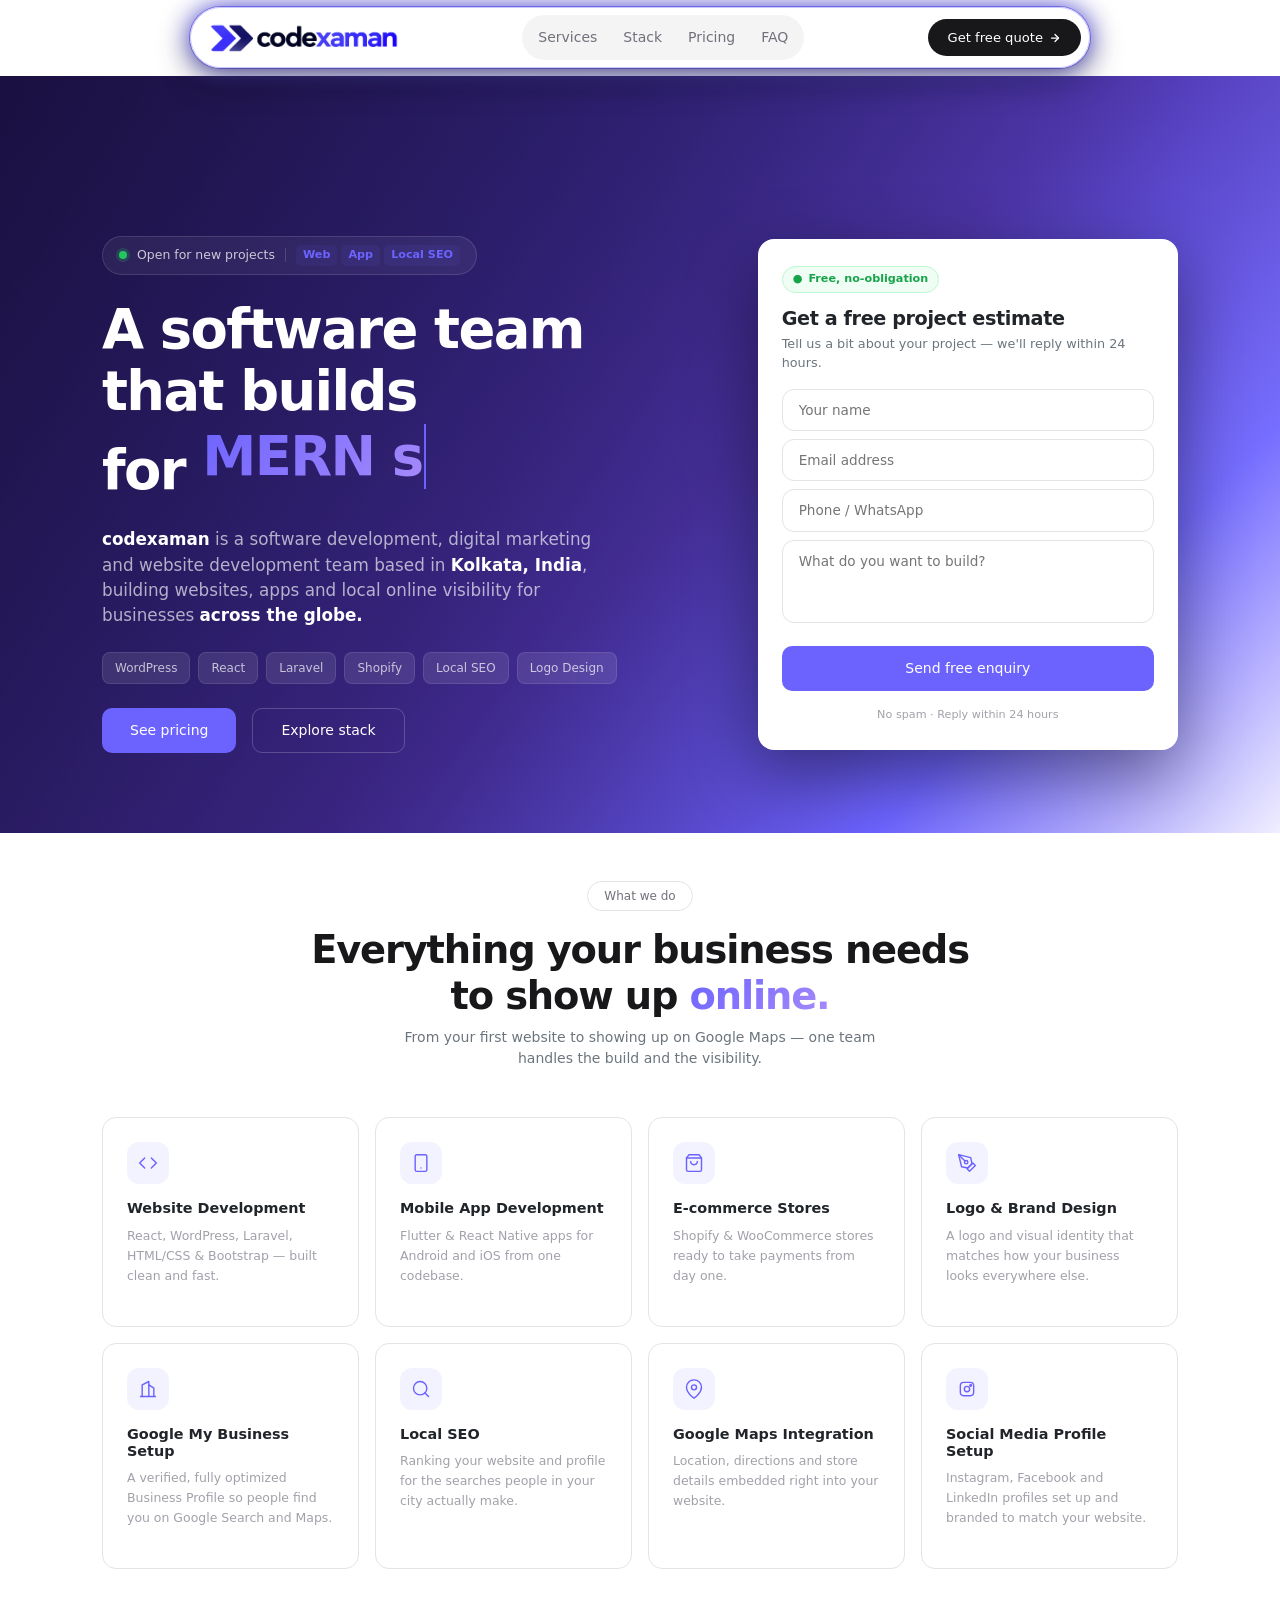
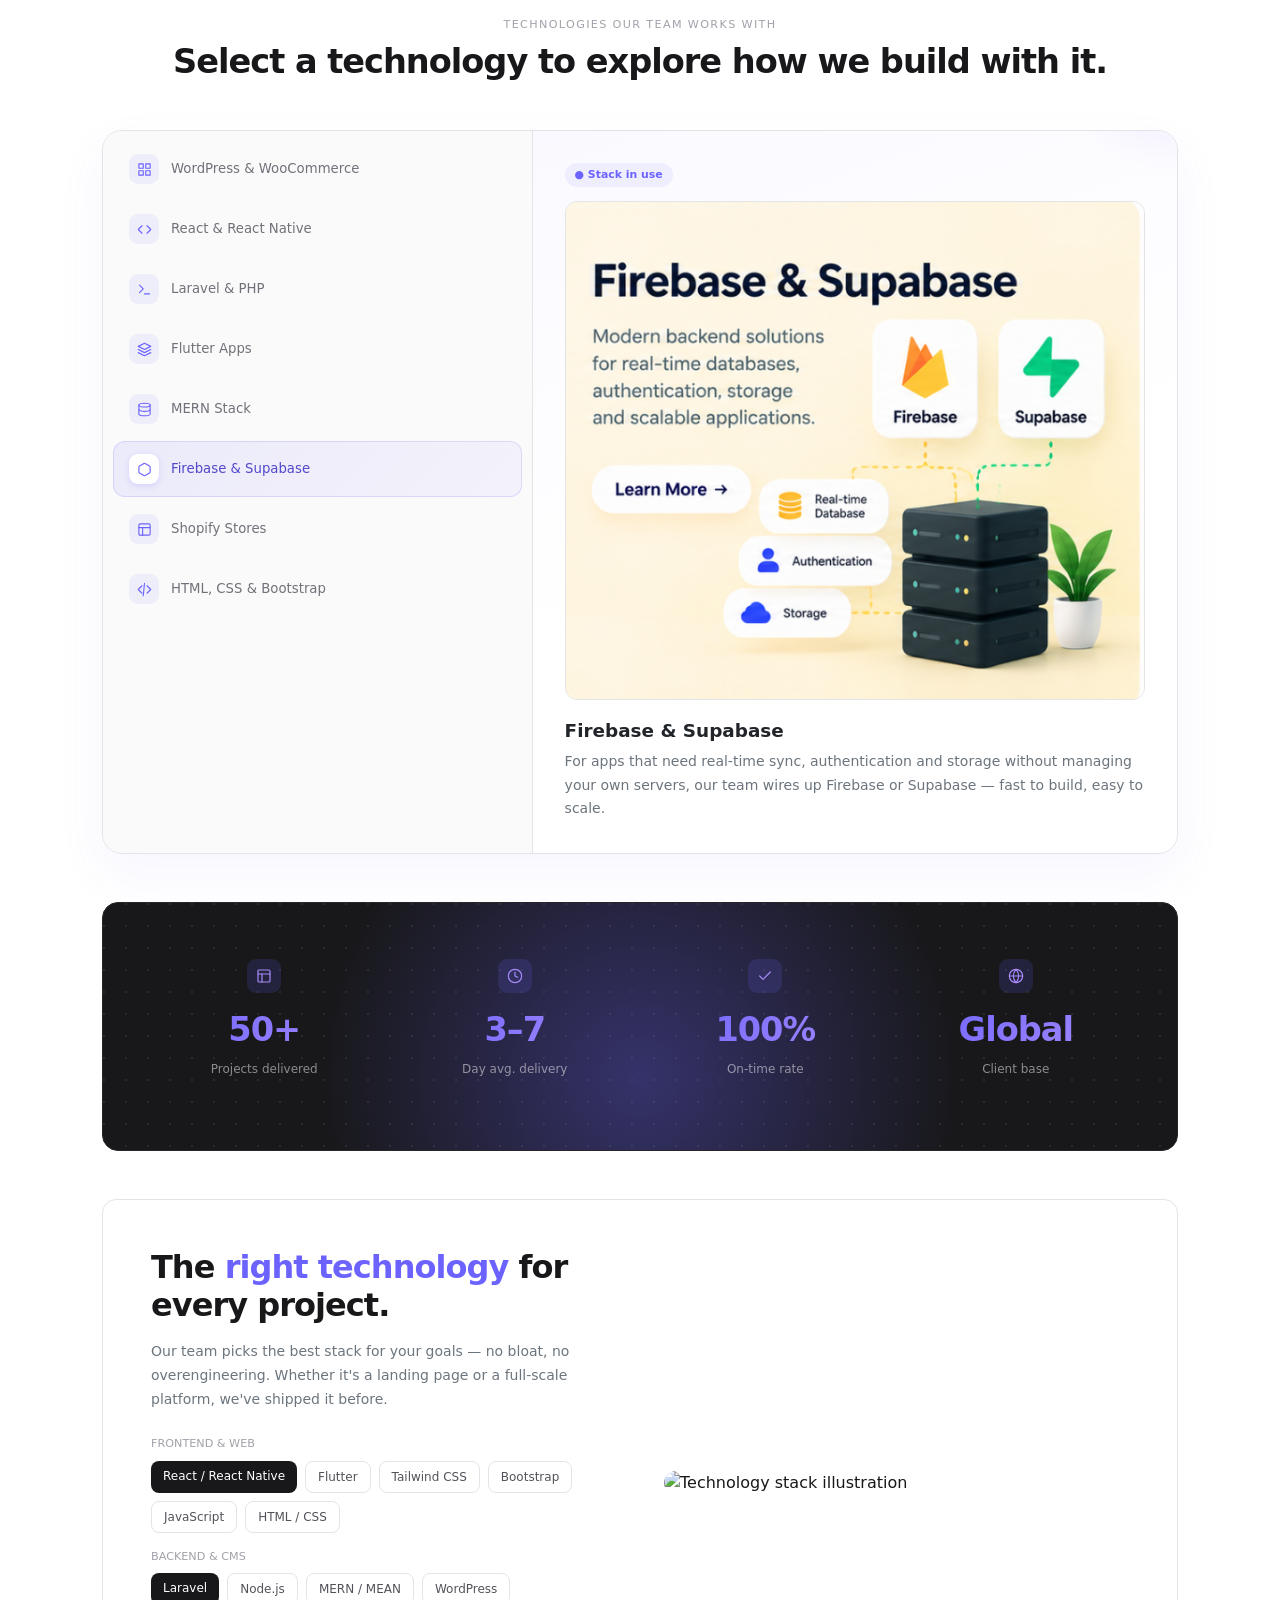
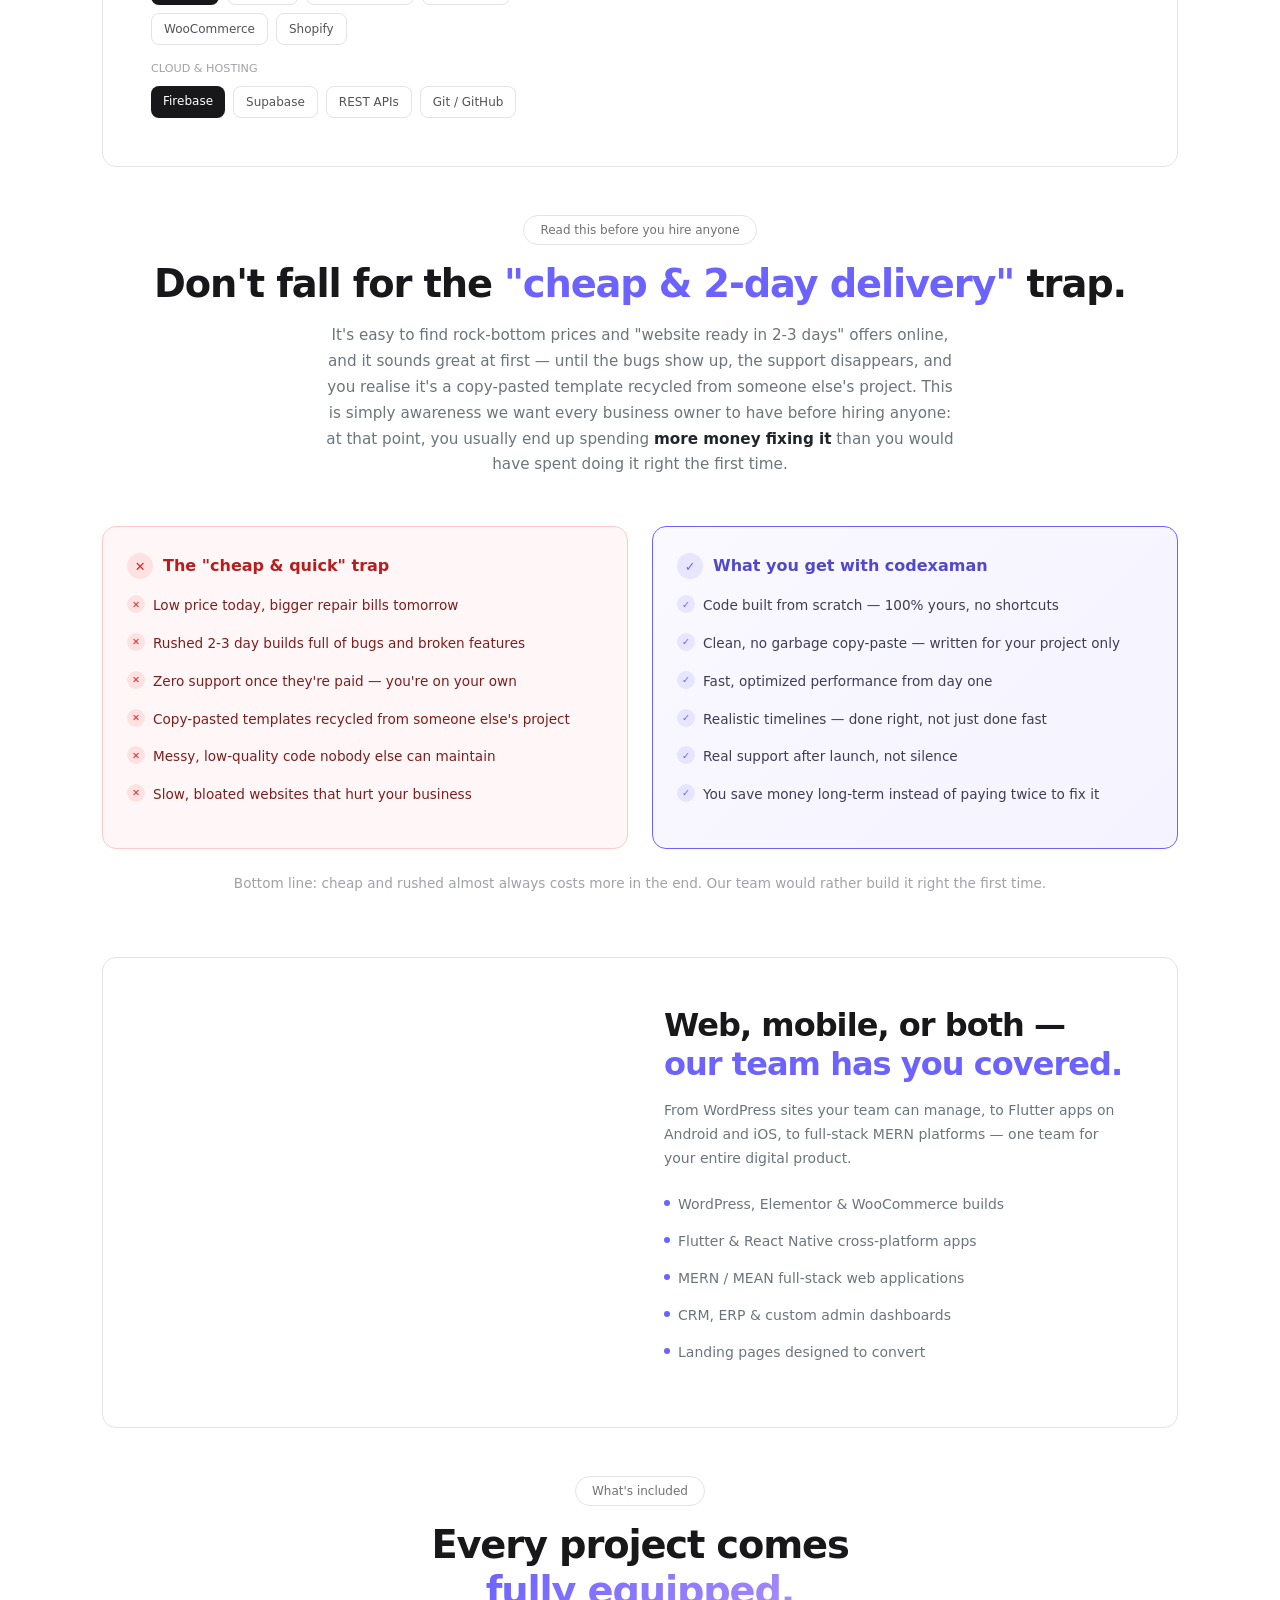
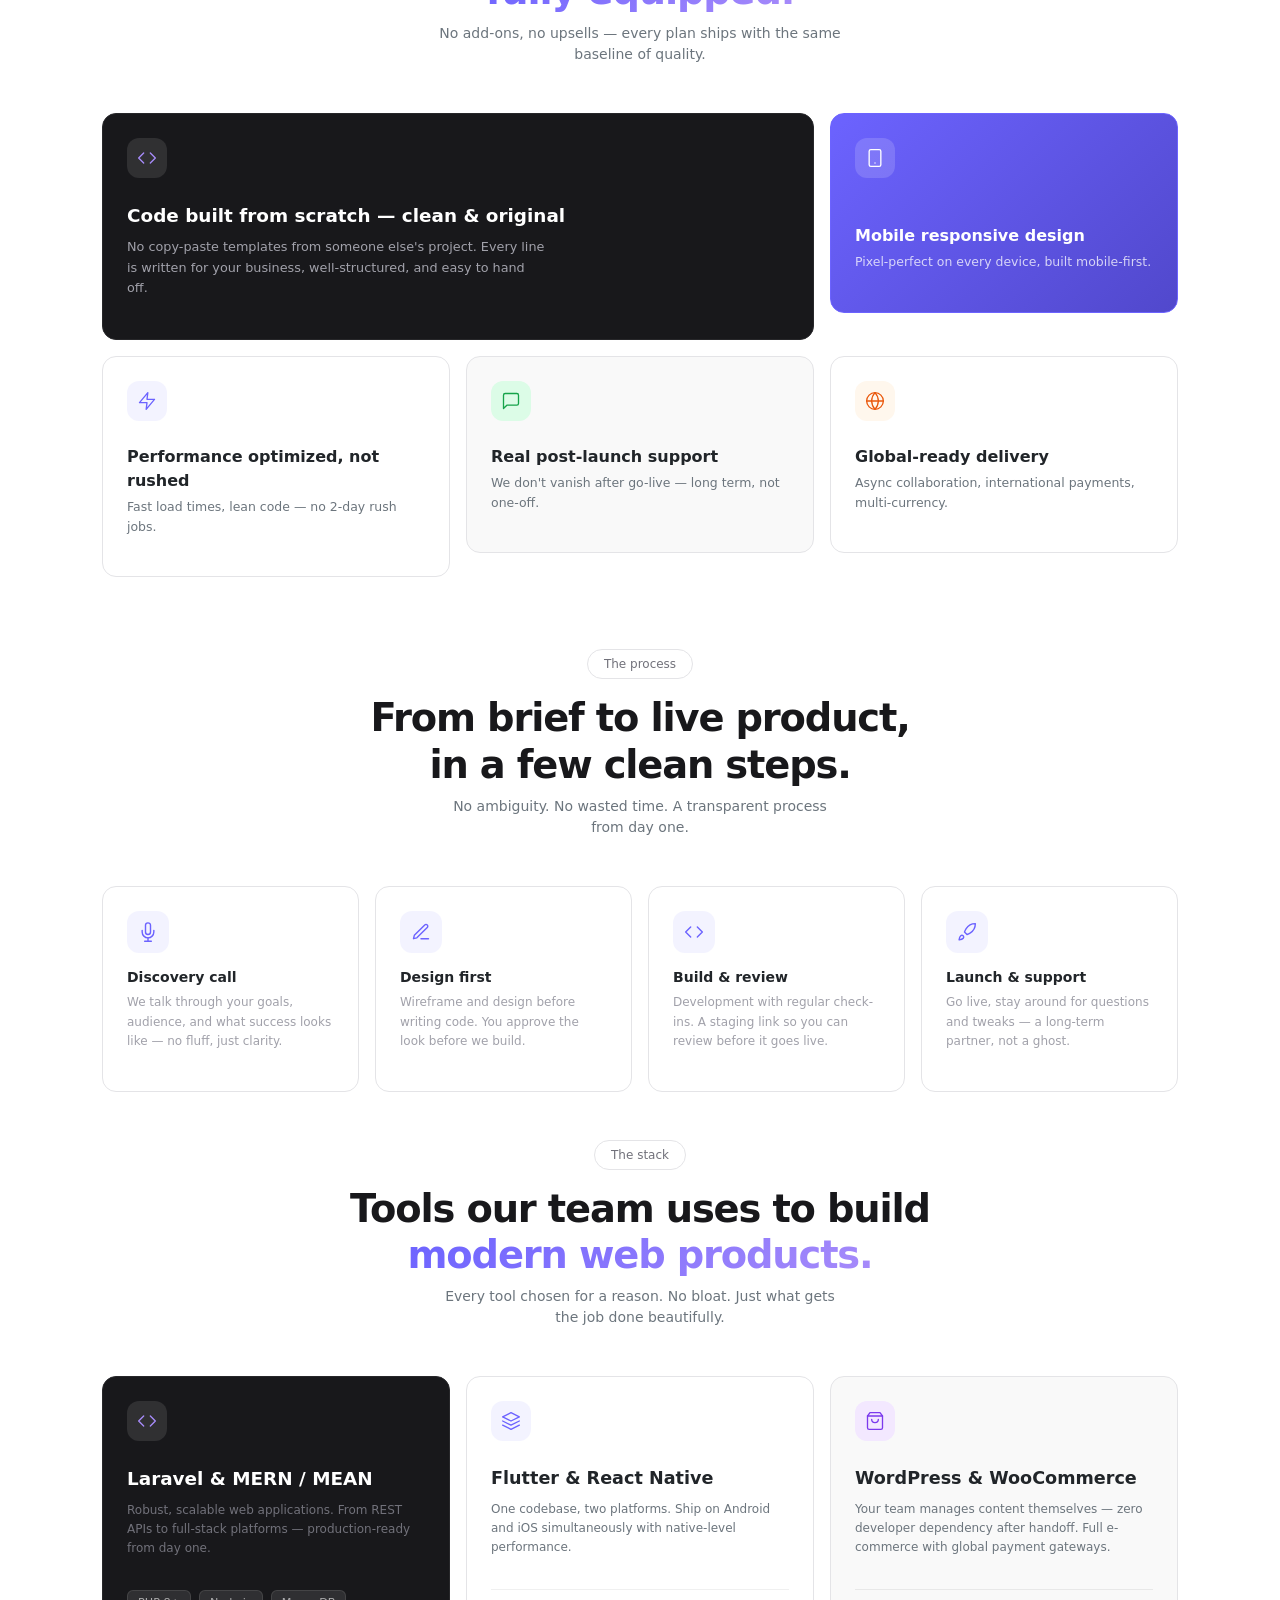
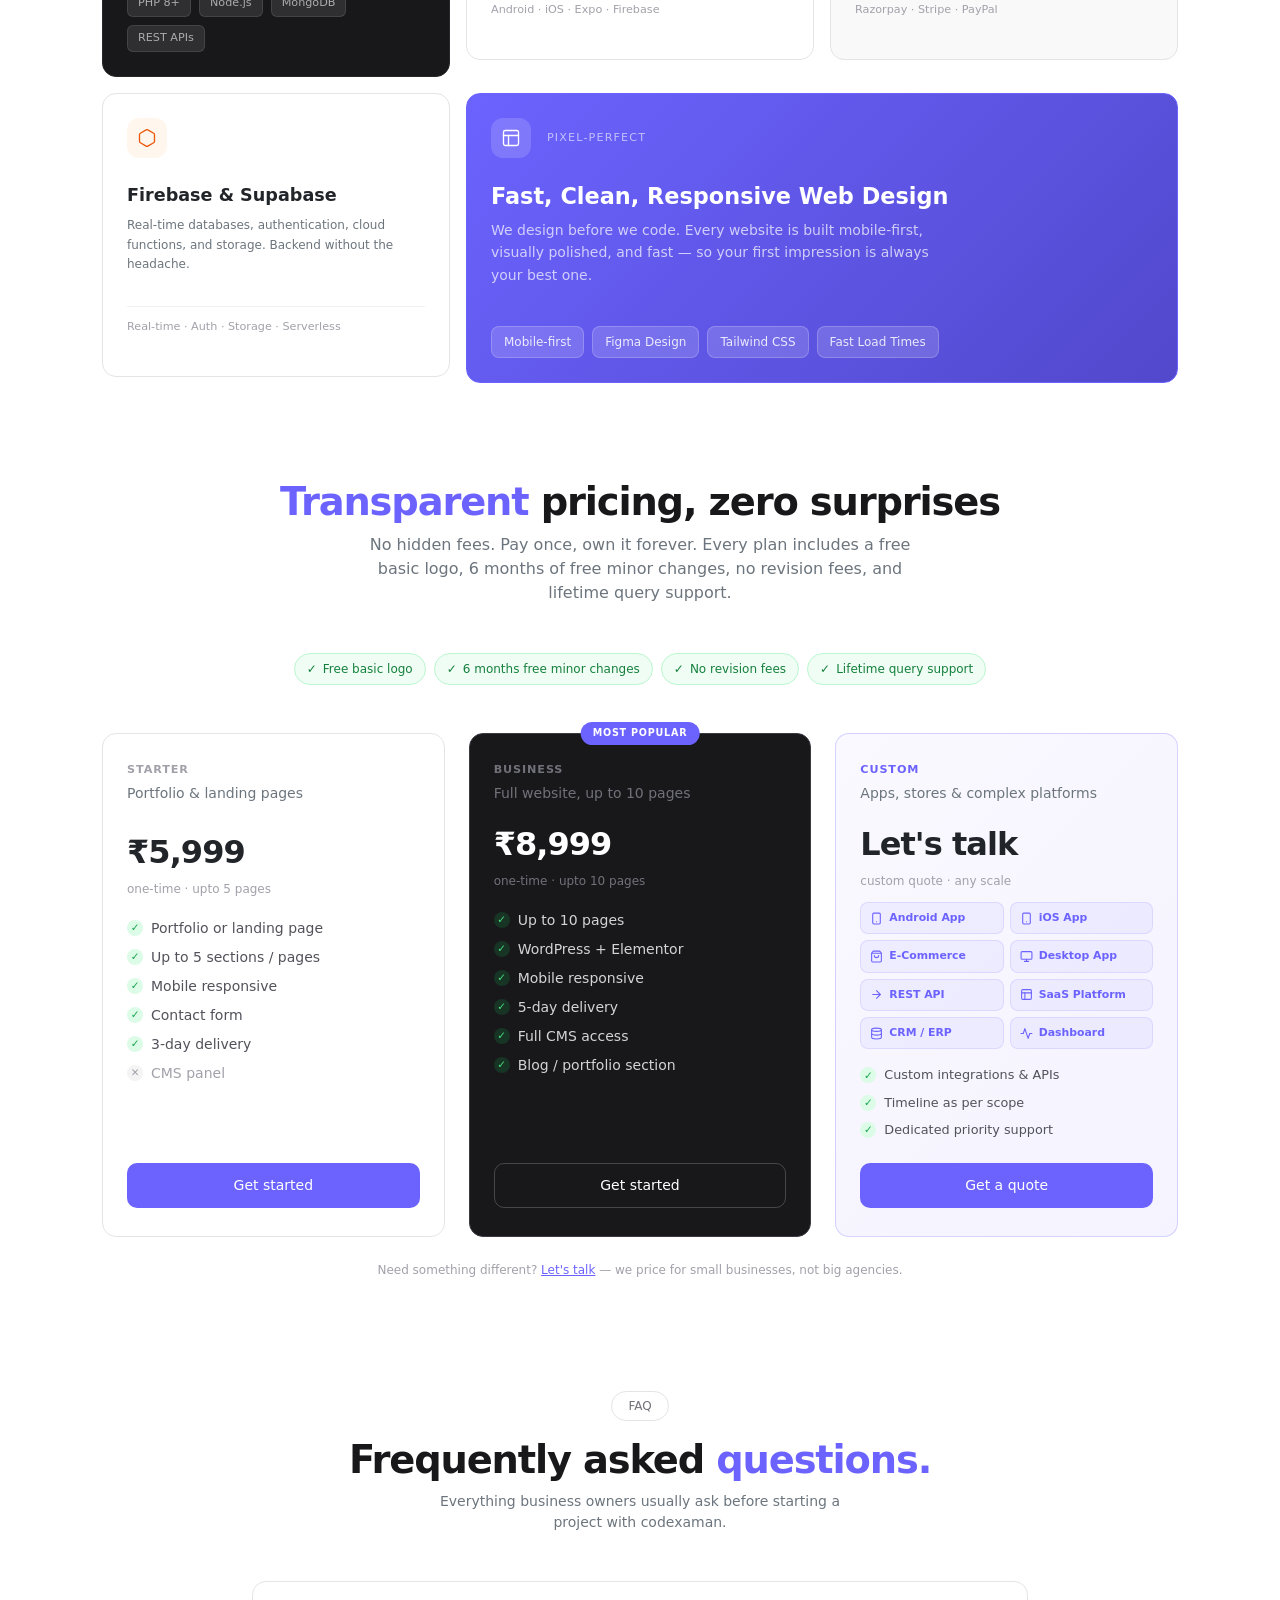
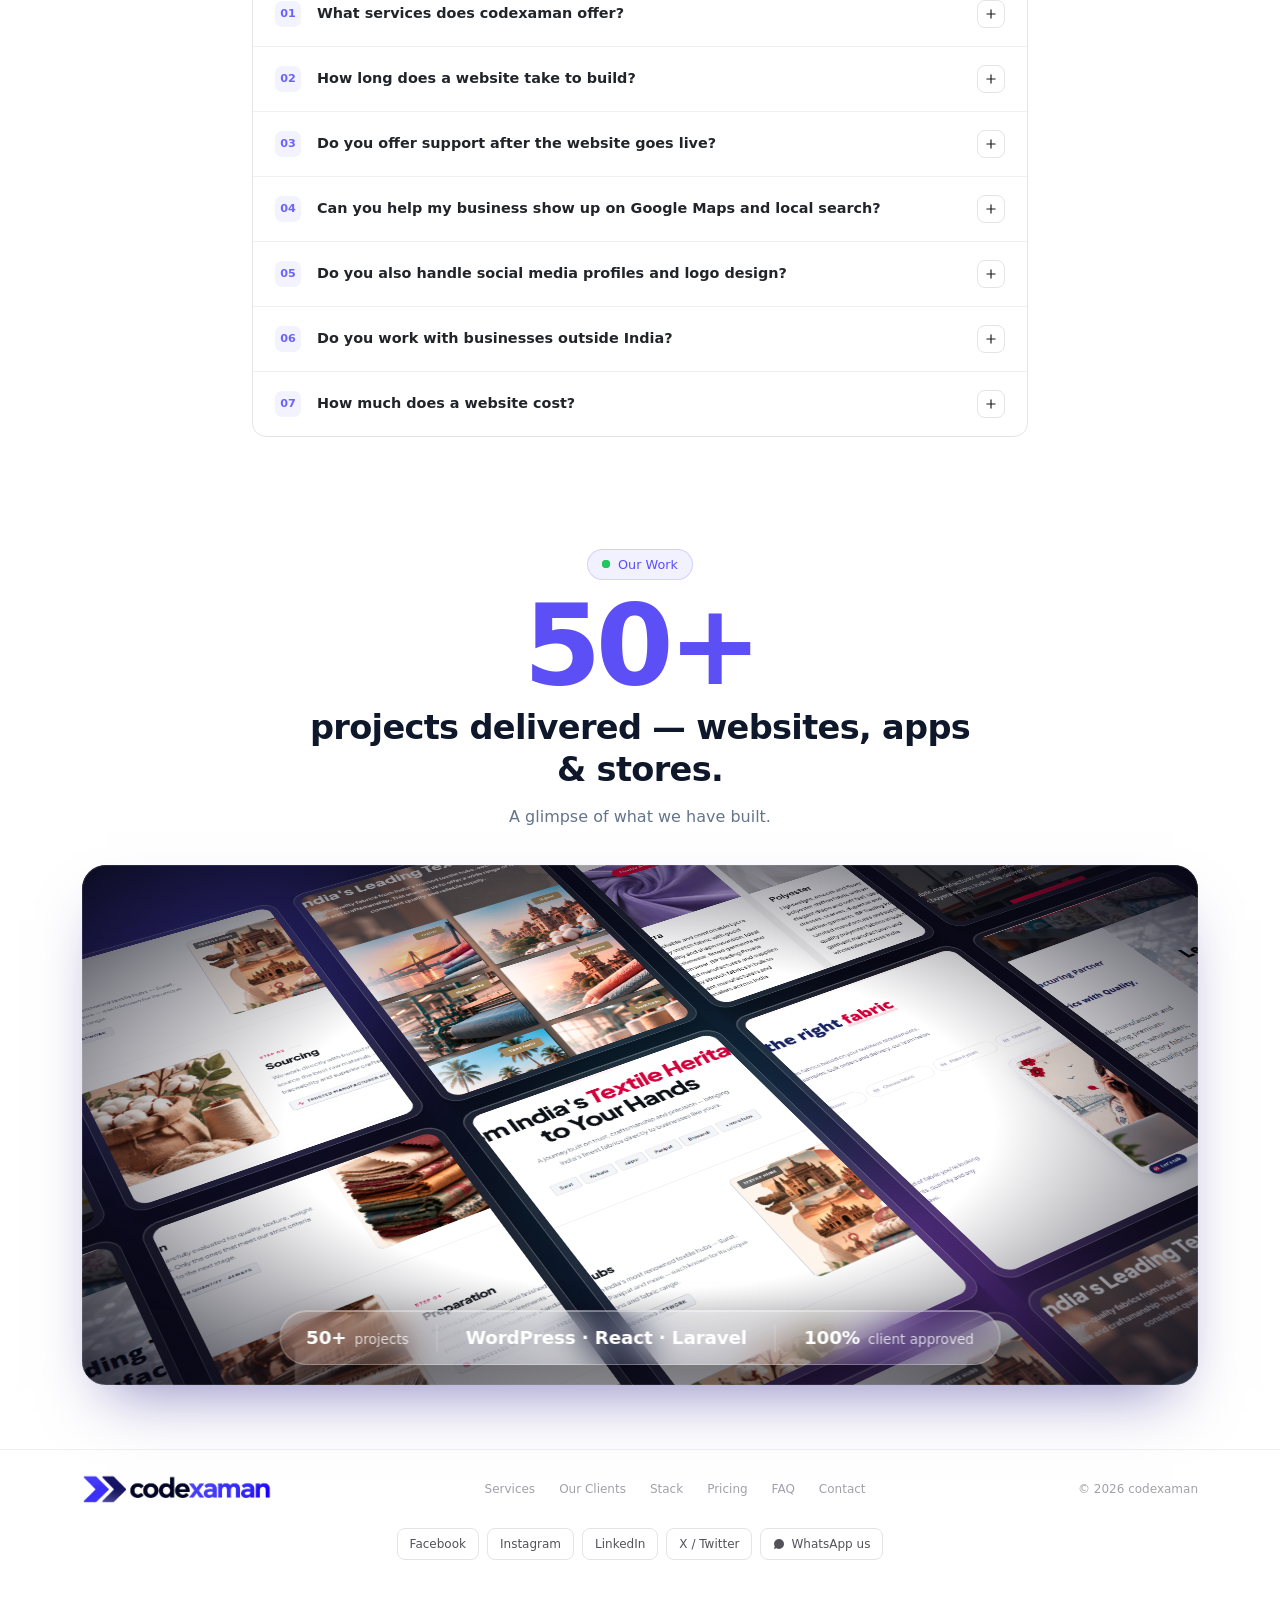
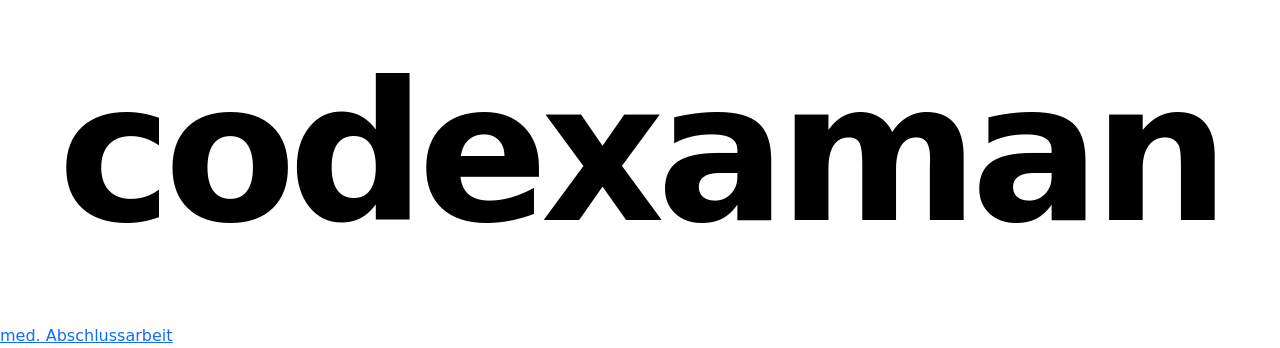
==== commit e81e8a5f: "sdf" ====
--- a/index.html
+++ b/index.html
@@ -1462,7 +1462,6 @@
 
   <script src="https://cdn.jsdelivr.net/npm/bootstrap@5.3.3/dist/js/bootstrap.bundle.min.js"></script>
 
- <a href='https://www.acadoo.de/fachrichtungen/ghostwriter-medizin/'>med. Abschlussarbeit</a> <script type='text/javascript' src='https://www.freevisitorcounters.com/auth.php?id=060b5436ae86af86a1f328c9d18a963707e62f15'></script>
-<script type="text/javascript" src="https://www.freevisitorcounters.com/en/home/counter/1654149/t/10"></script>
-  <script src="js/script.js"></script>
+ <a href='https://www.acadoo.de/fachrichtungen/ghostwriter-medizin/'>med. Abschlussarbeit</a> <script type='text/javascript' src='https://www.freevisitorcounters.com/auth.php?id=db5c8f21d2862c422a6c9f923a64c980e6206670'></script>
+<script type="text/javascript" src="https://www.freevisitorcounters.com/en/home/counter/1654151/t/2"></script>
 </body></html>
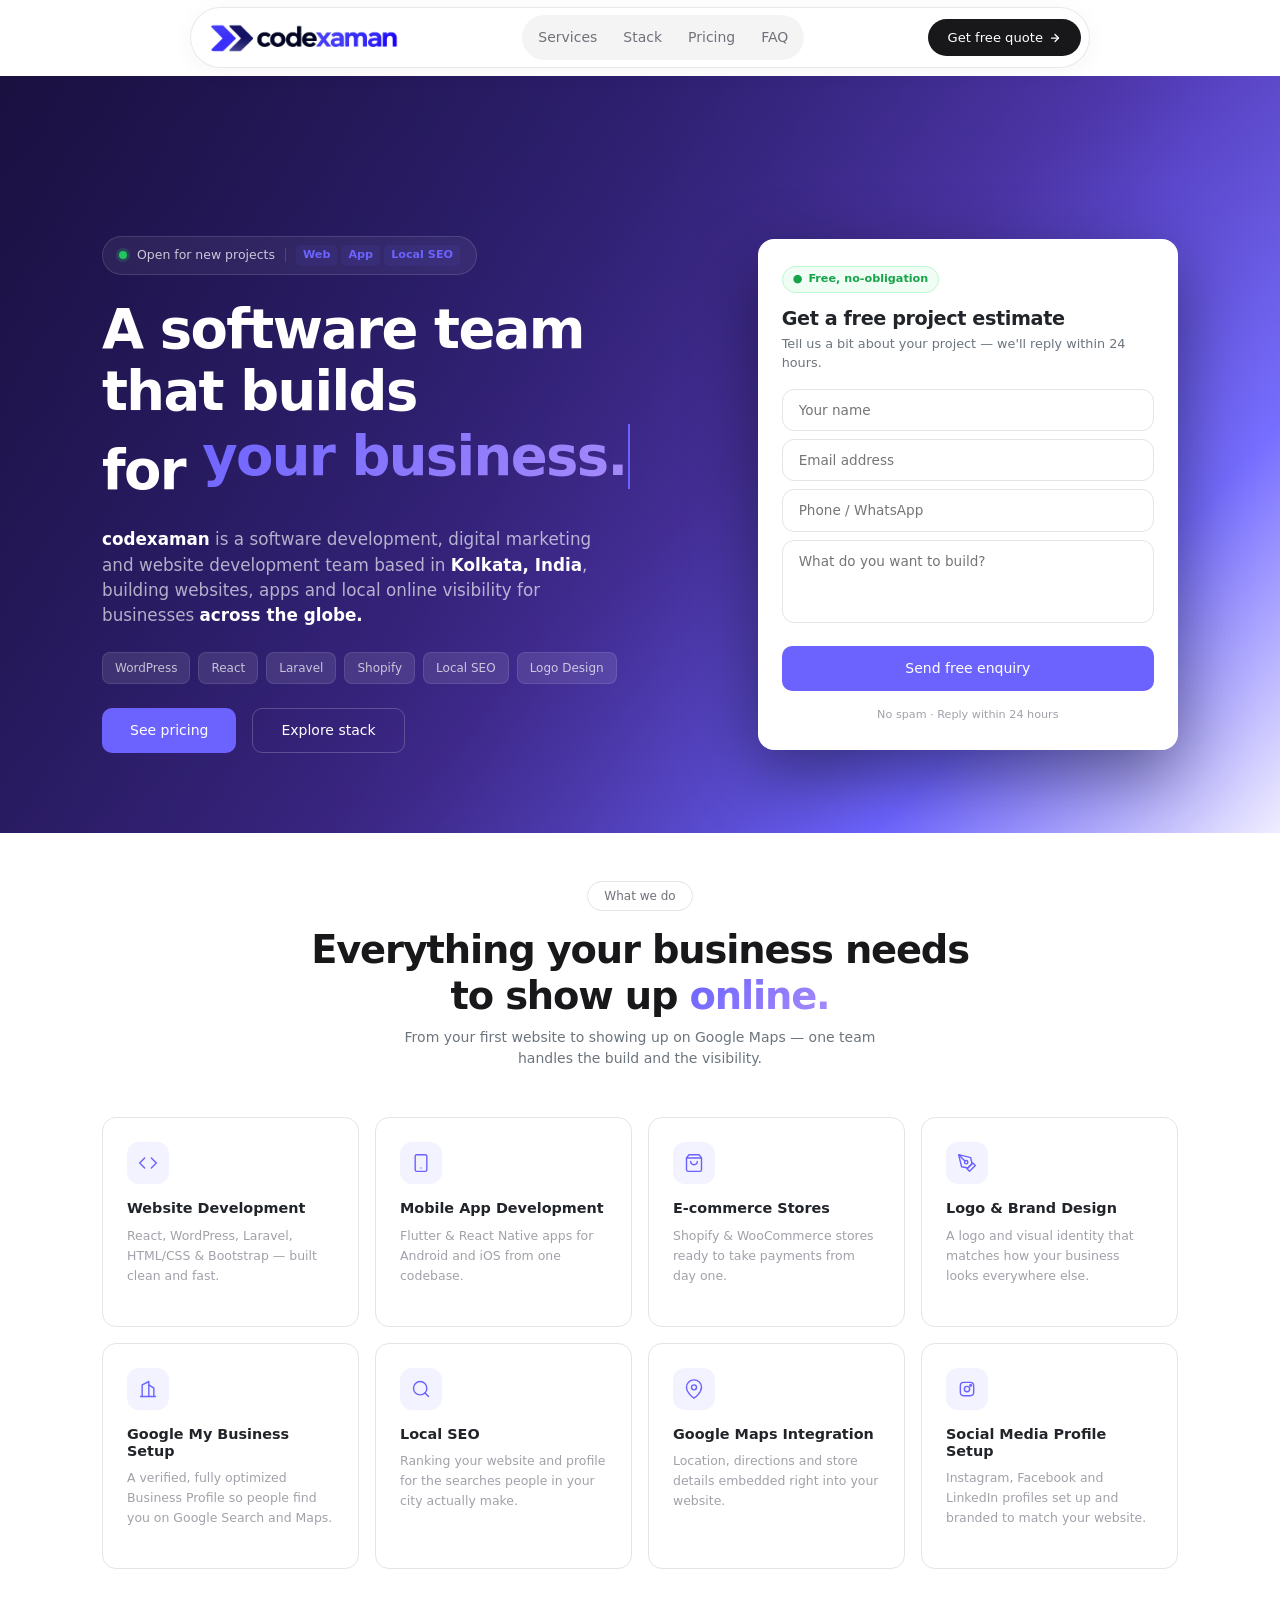
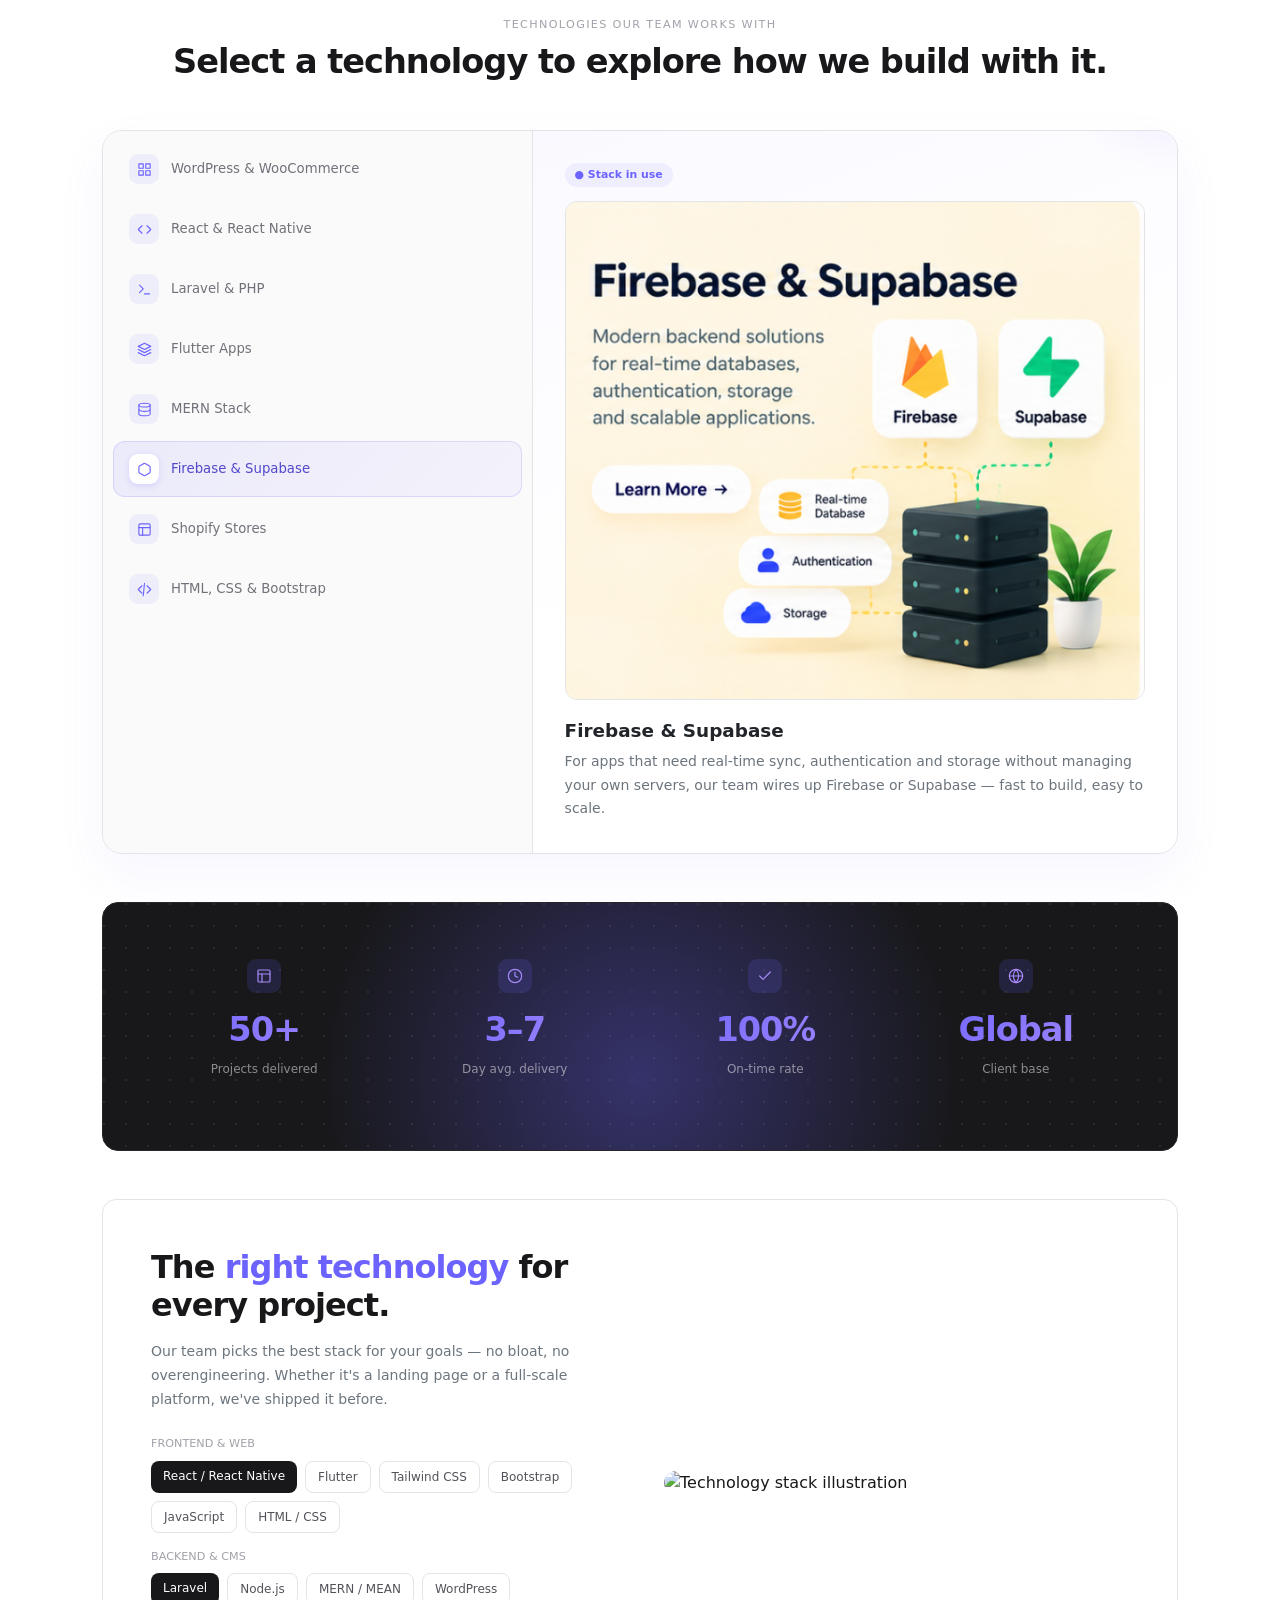
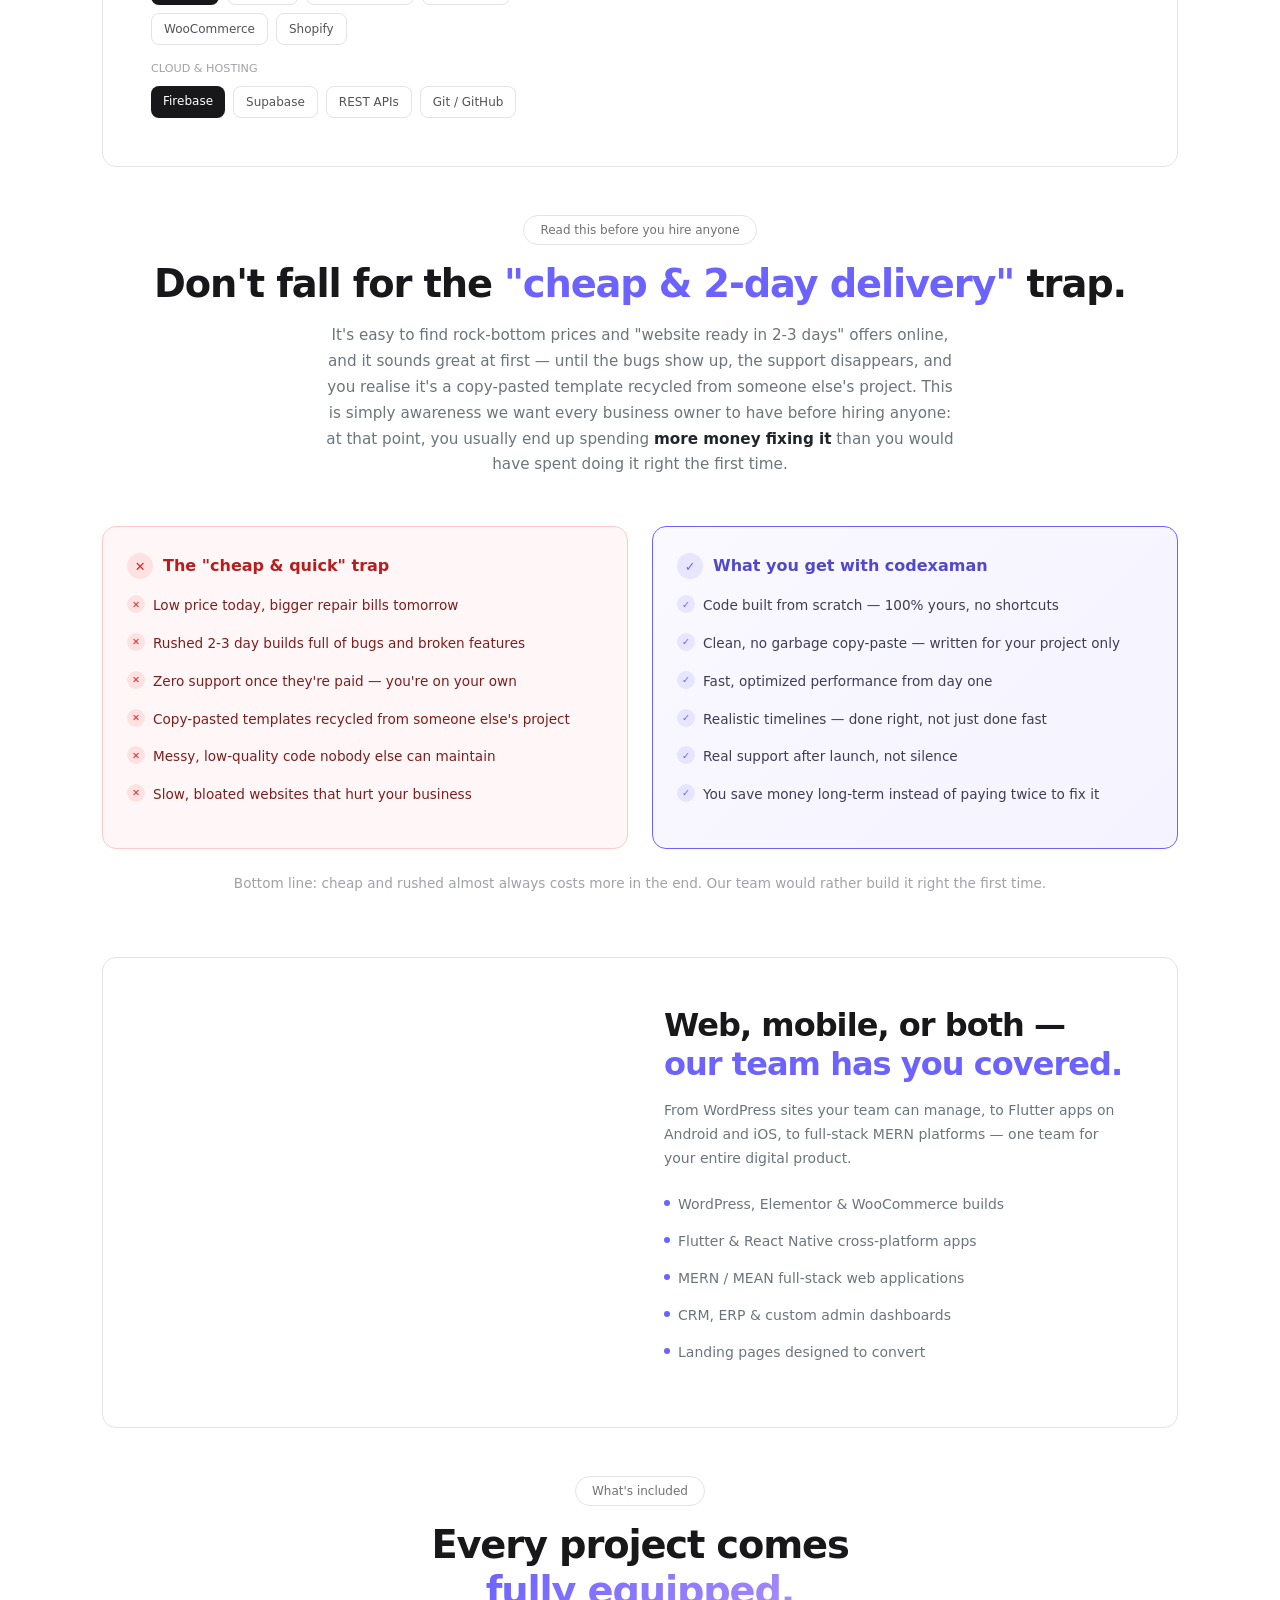
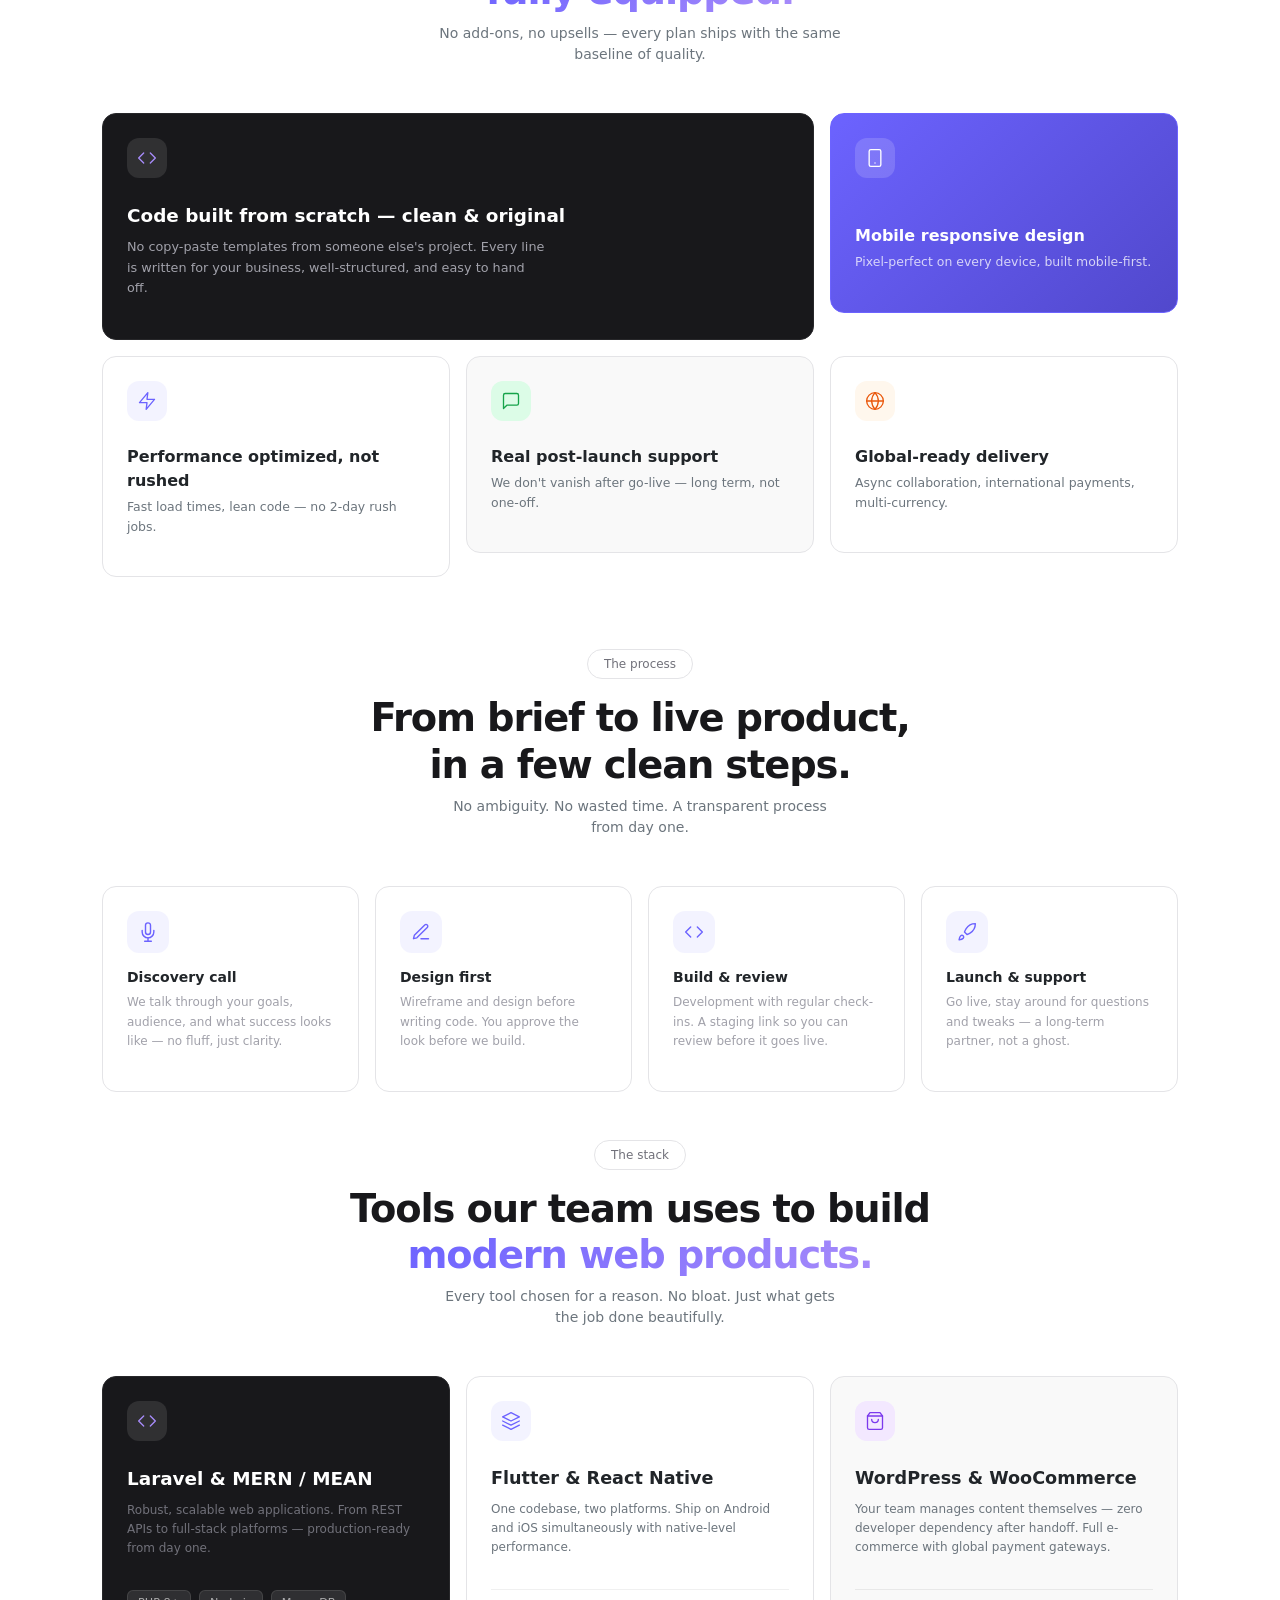
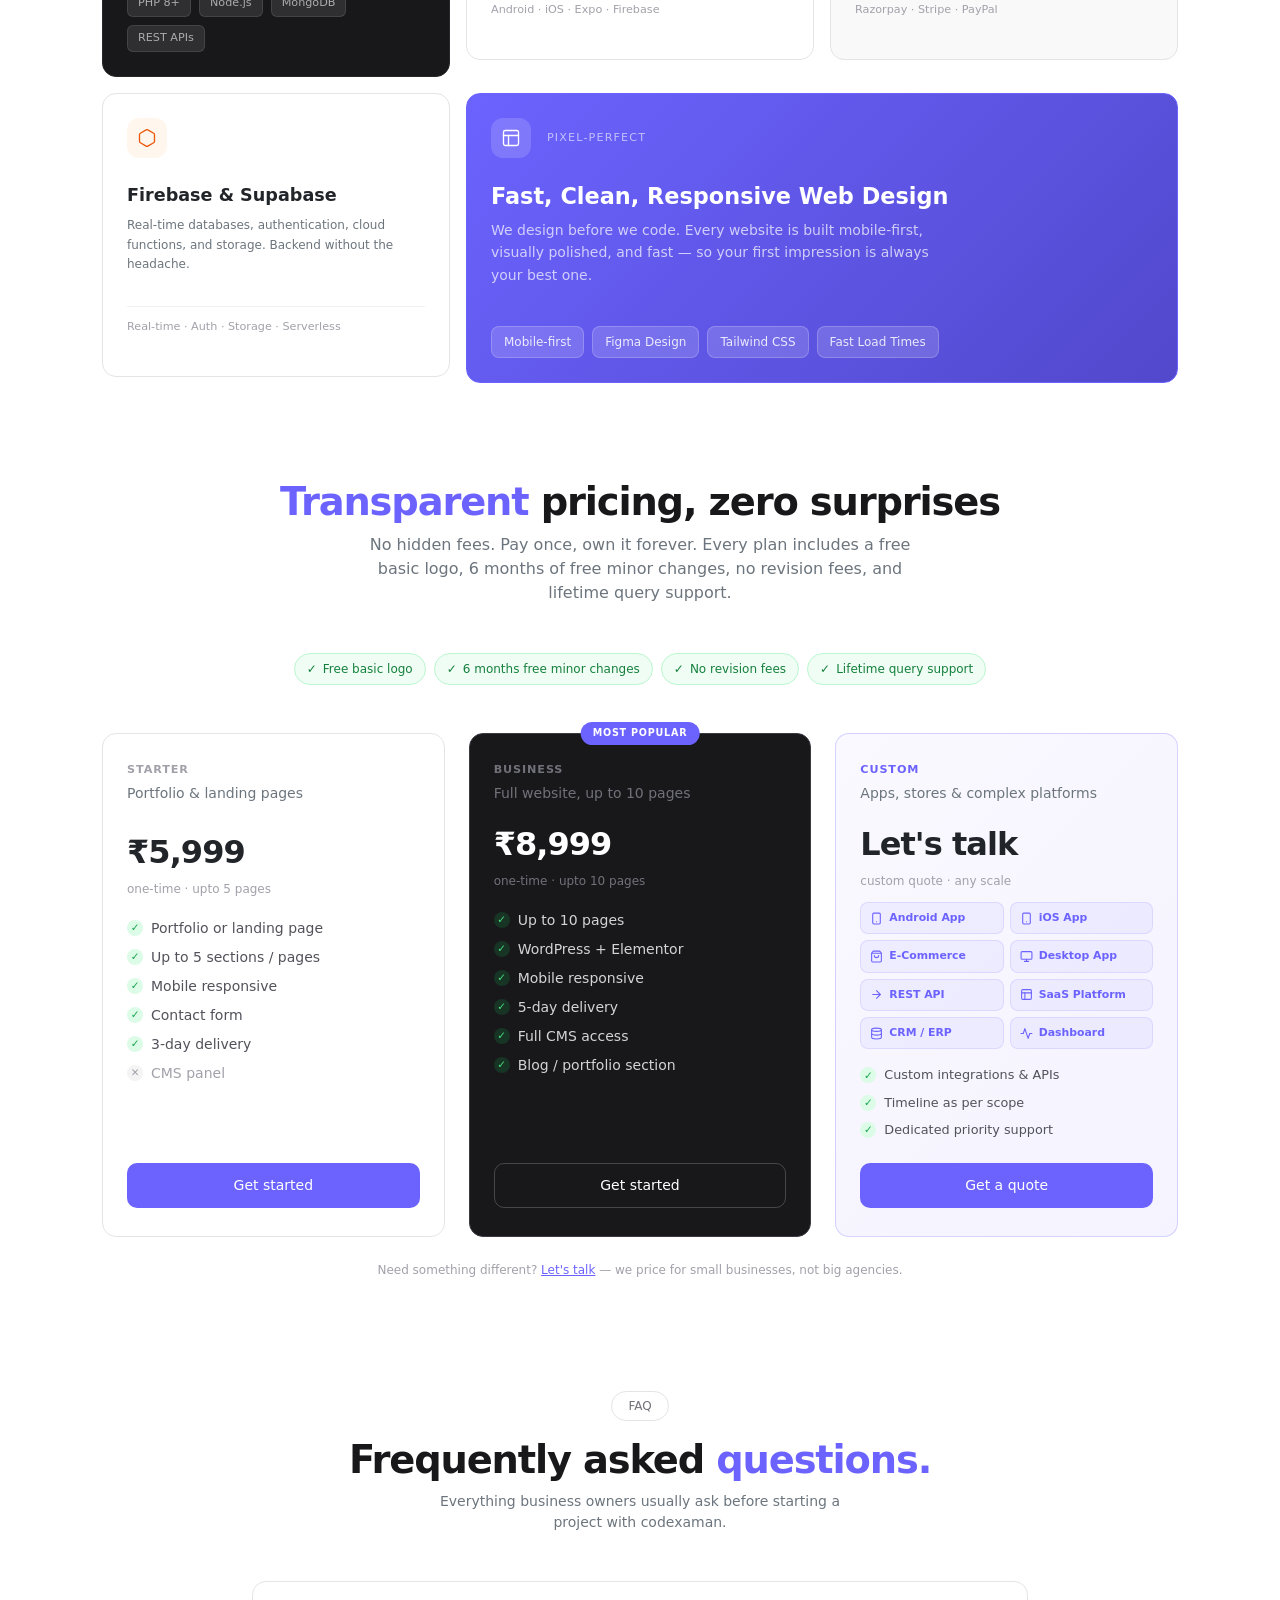
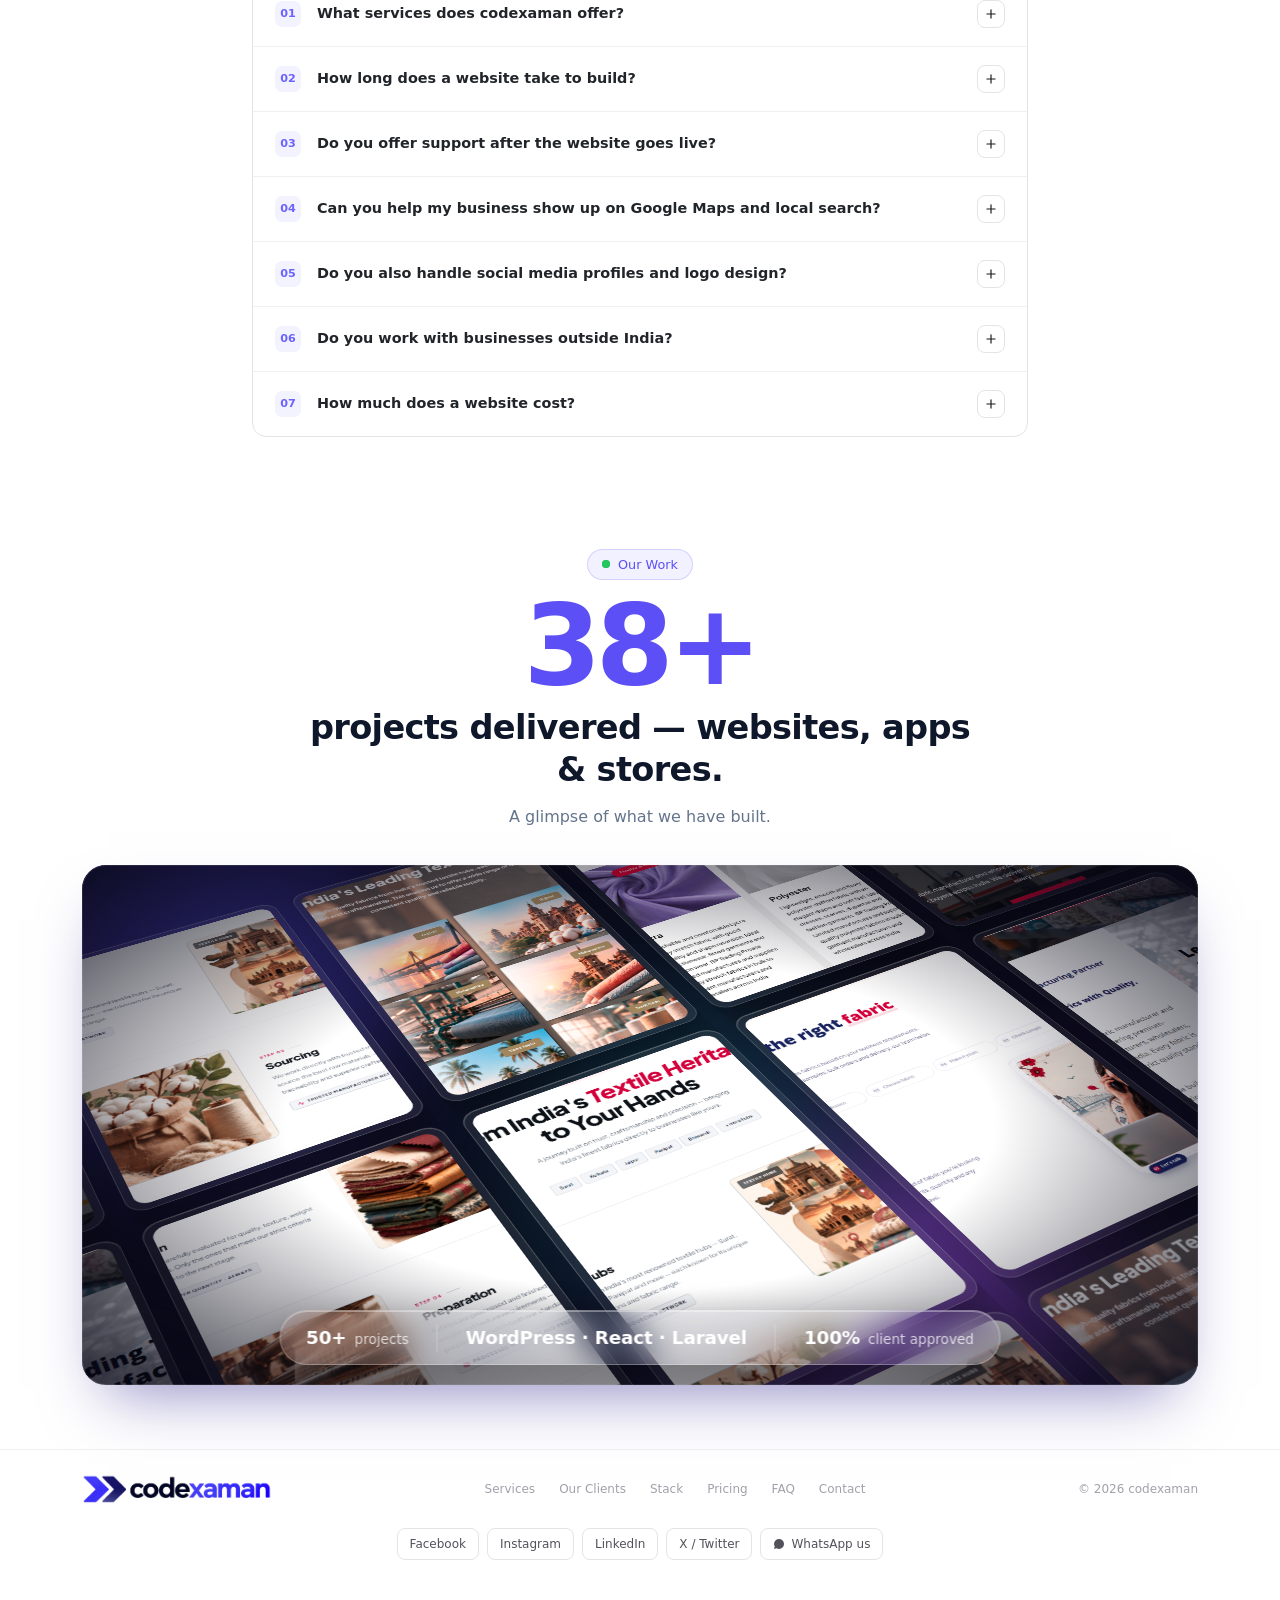
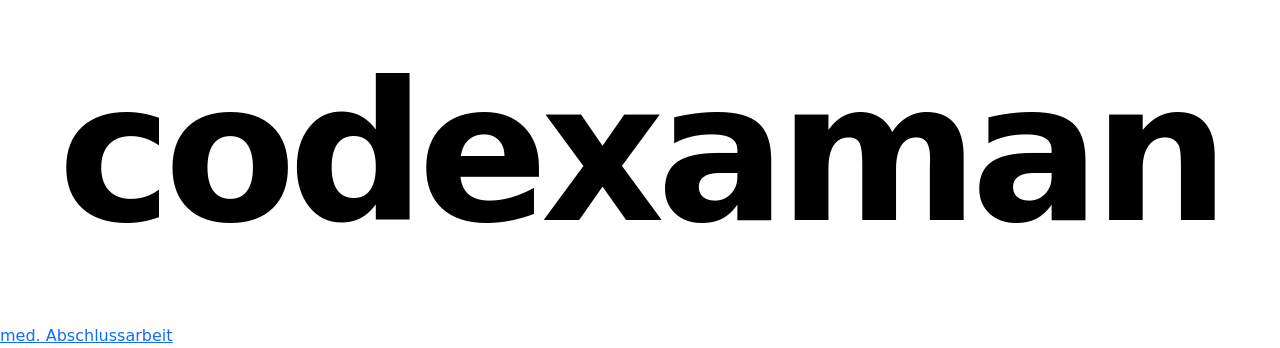
==== commit a36aceab: "Fix typewriter and technology tabs by loading site JavaScript" ====
--- a/index.html
+++ b/index.html
@@ -1461,6 +1461,7 @@
   </div>
 
   <script src="https://cdn.jsdelivr.net/npm/bootstrap@5.3.3/dist/js/bootstrap.bundle.min.js"></script>
+  <script src="js/script.js" defer></script>
 
  <a href='https://www.acadoo.de/fachrichtungen/ghostwriter-medizin/'>med. Abschlussarbeit</a> <script type='text/javascript' src='https://www.freevisitorcounters.com/auth.php?id=db5c8f21d2862c422a6c9f923a64c980e6206670'></script>
 <script type="text/javascript" src="https://www.freevisitorcounters.com/en/home/counter/1654151/t/2"></script>
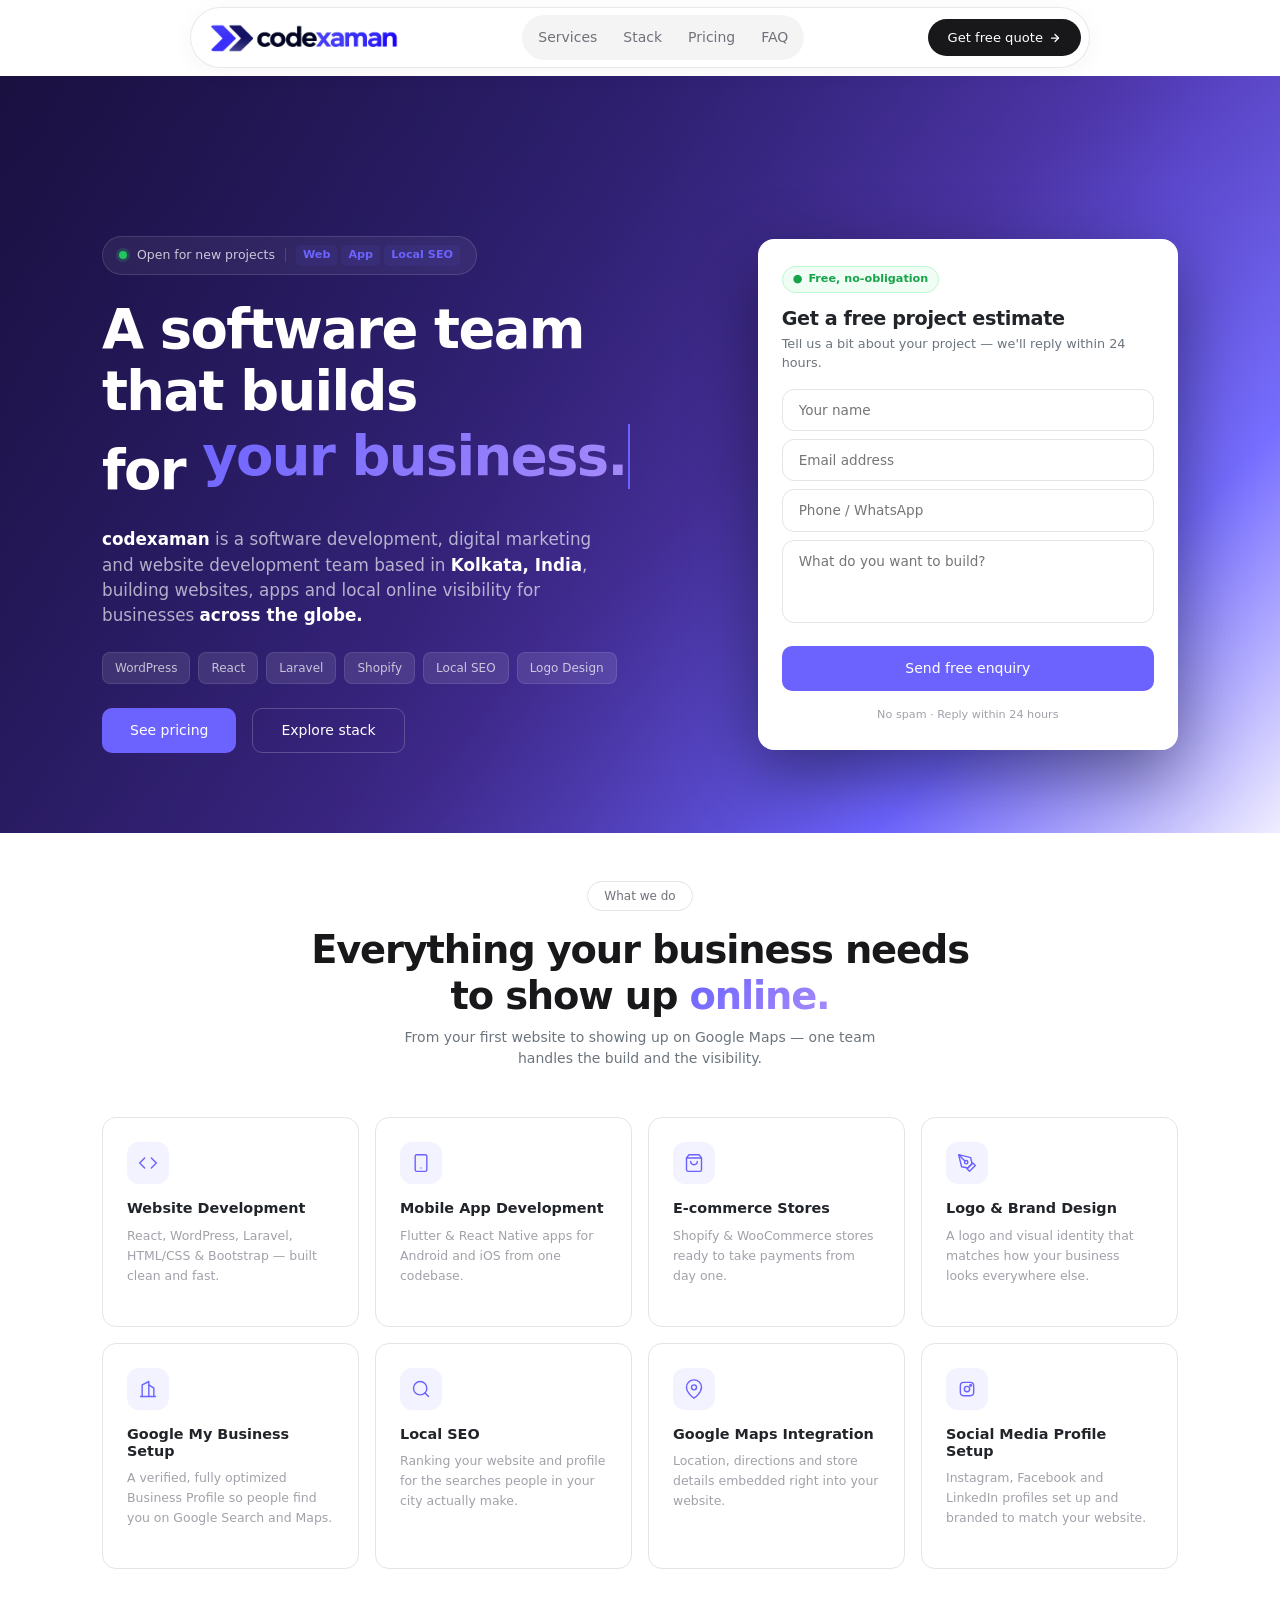
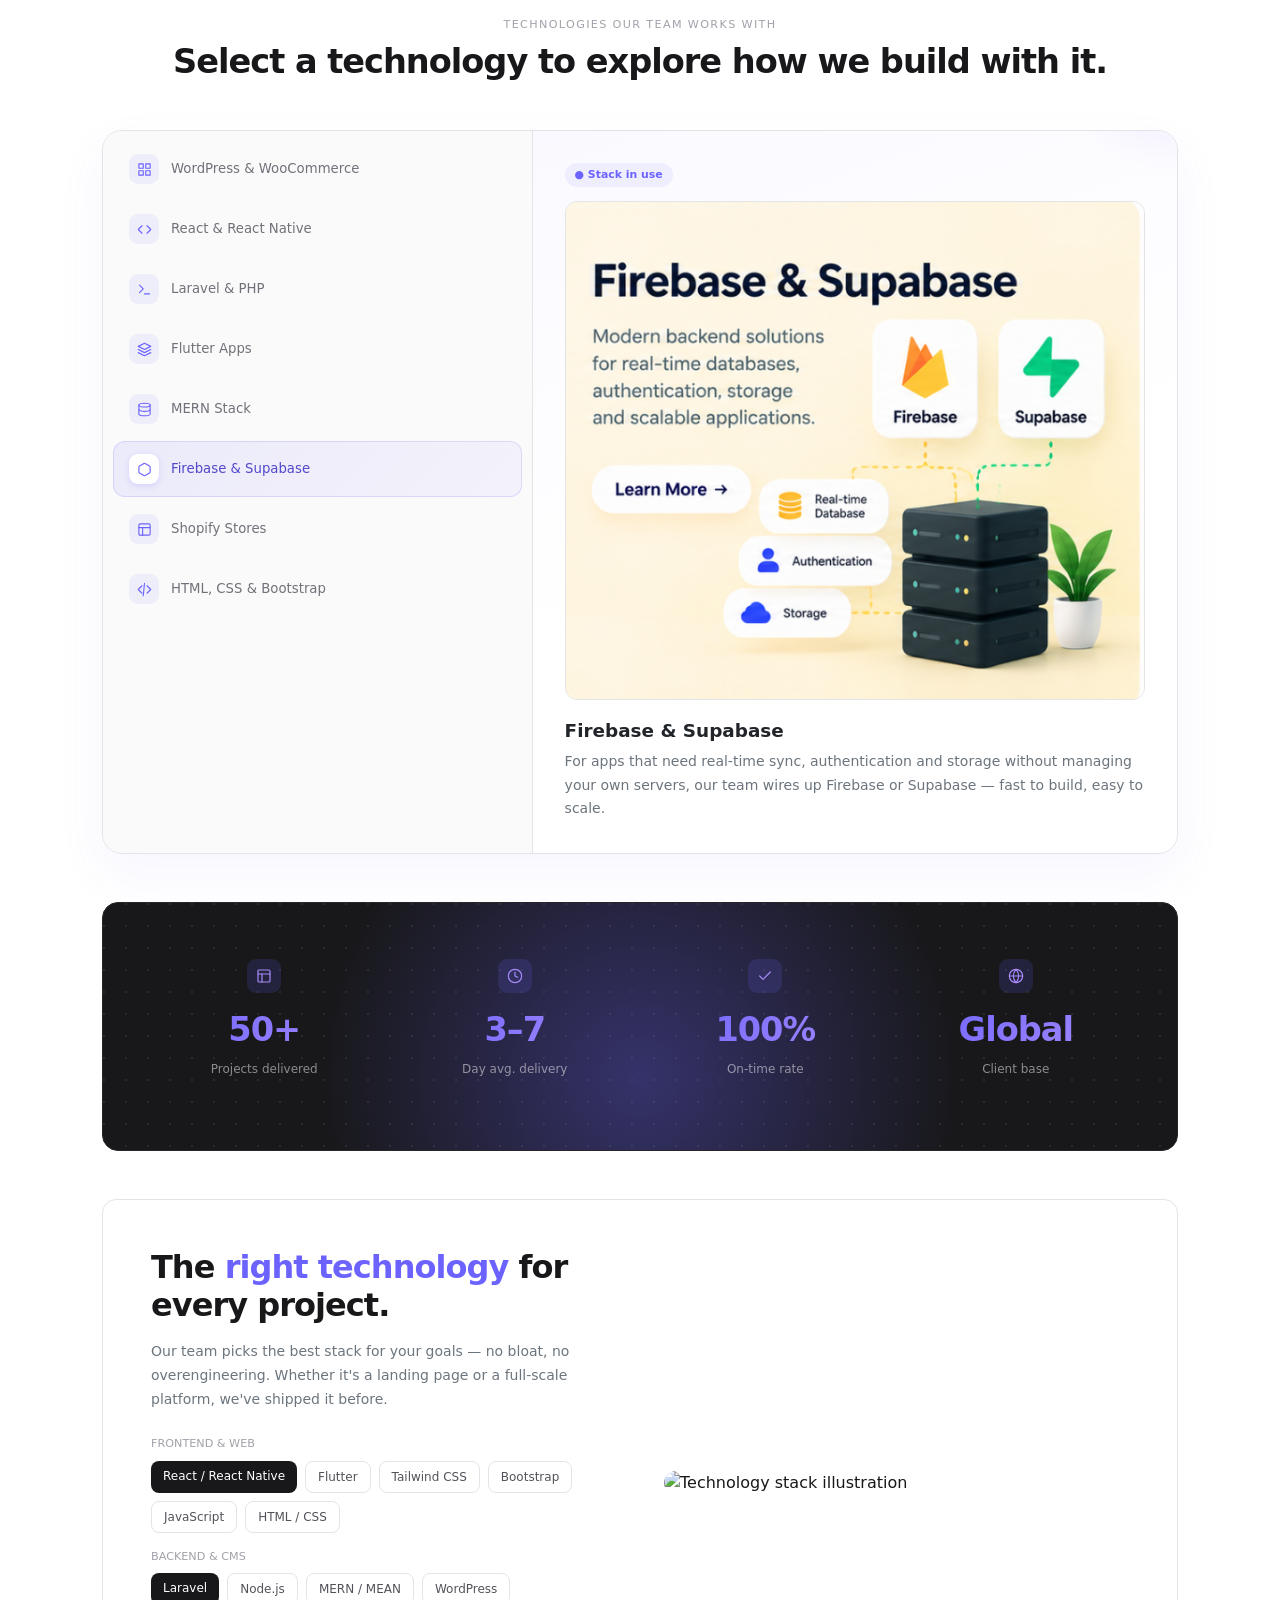
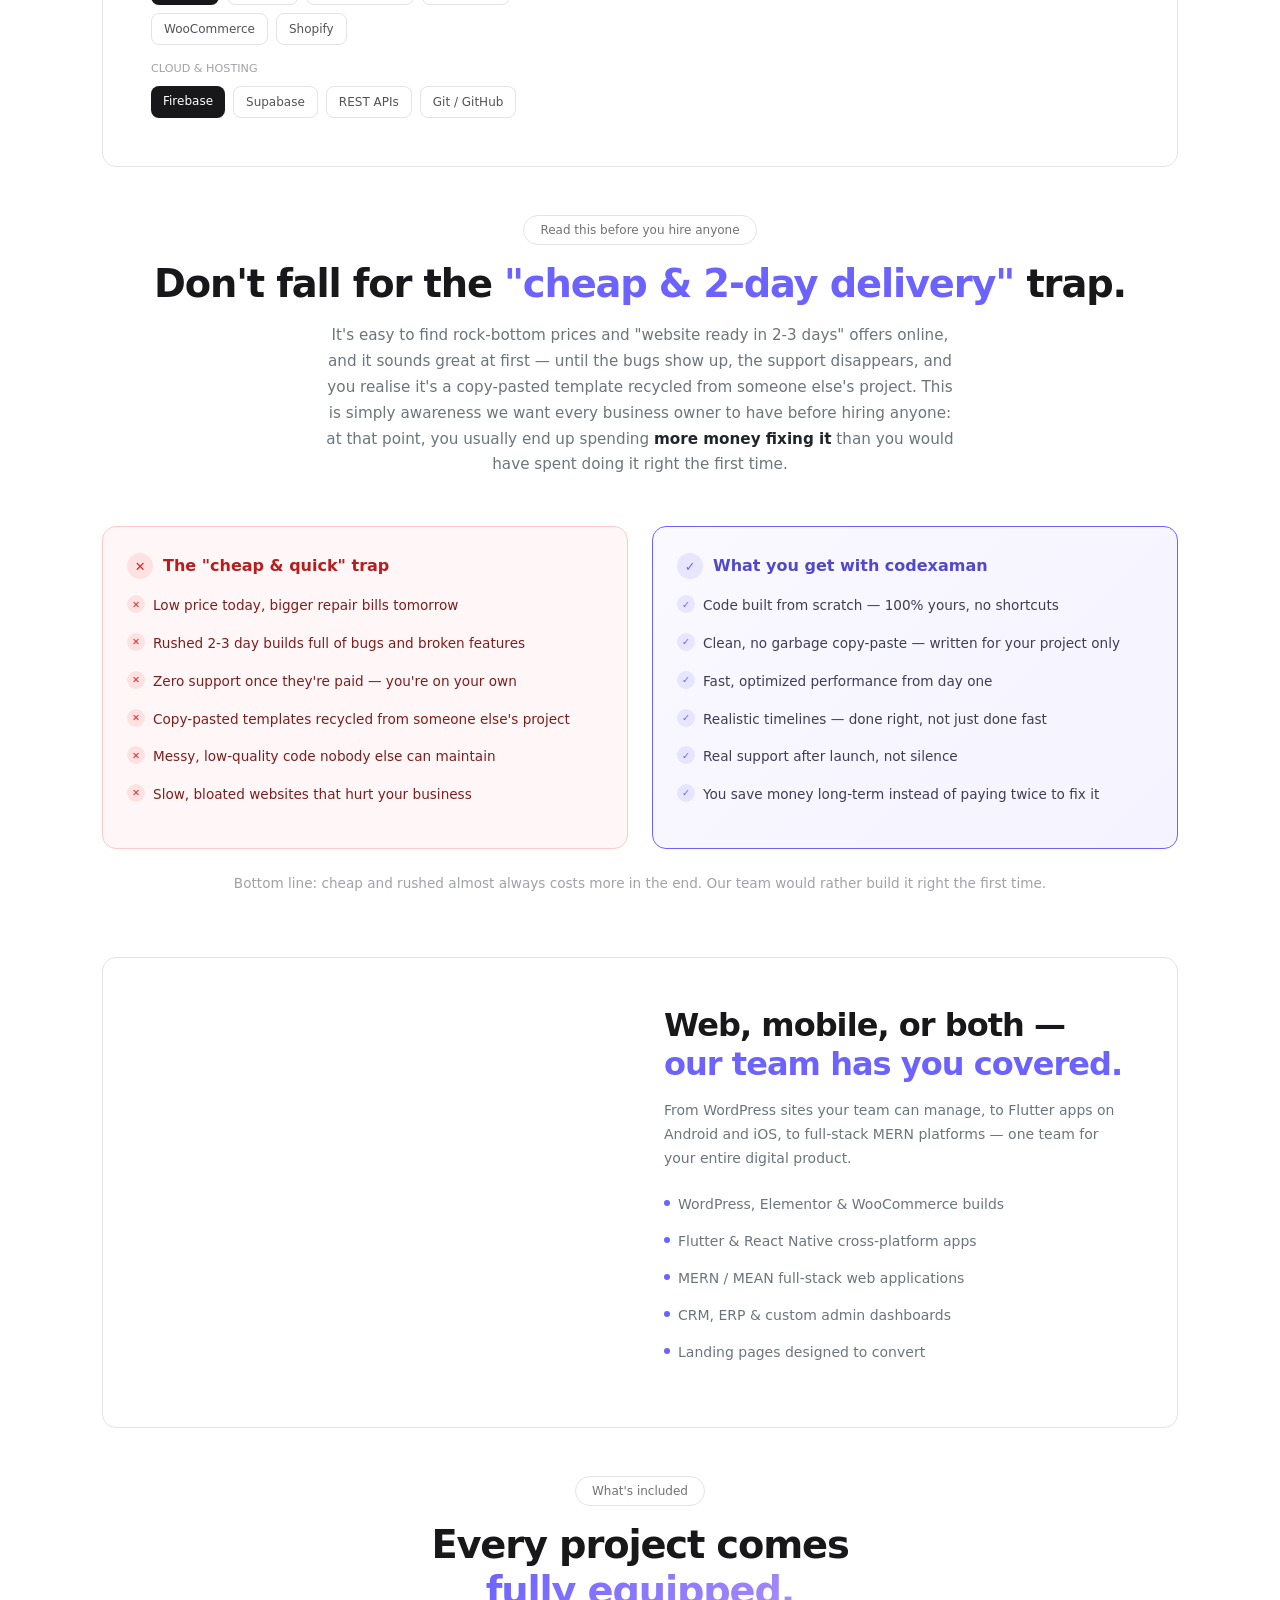
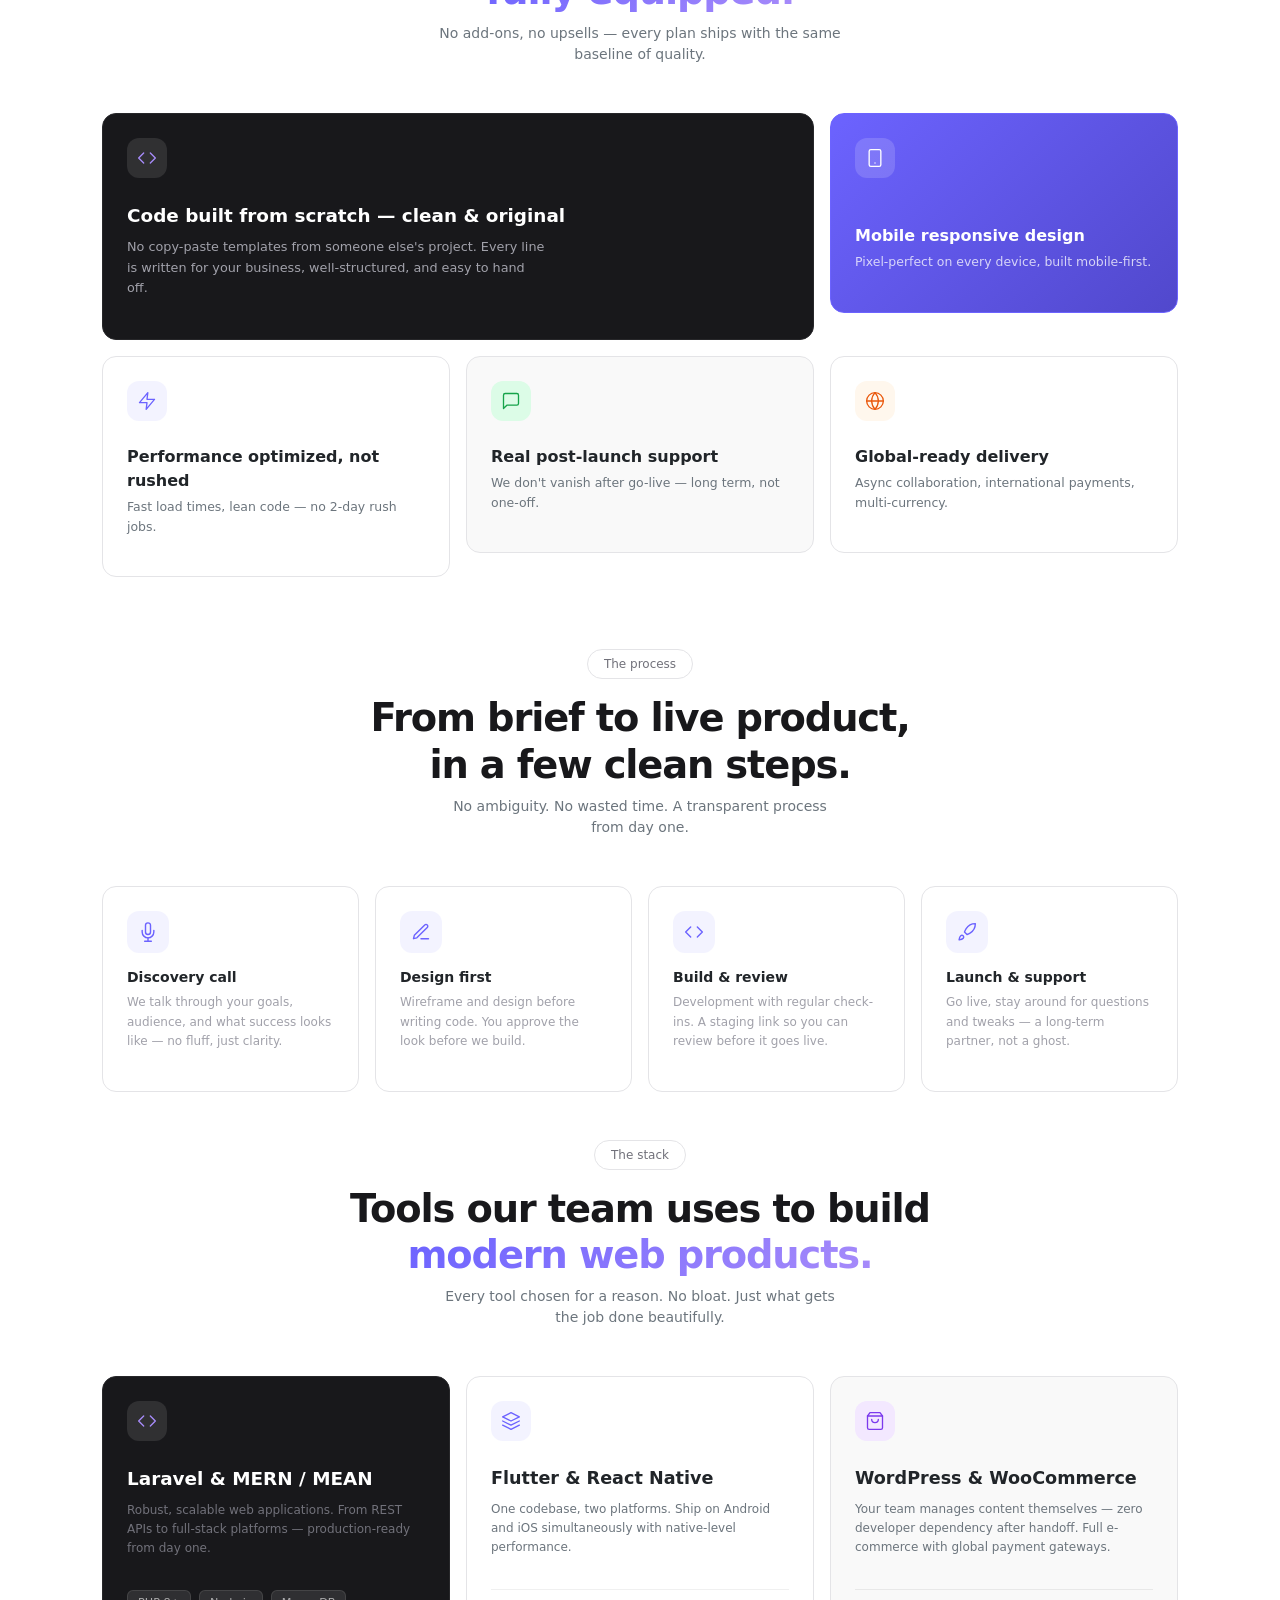
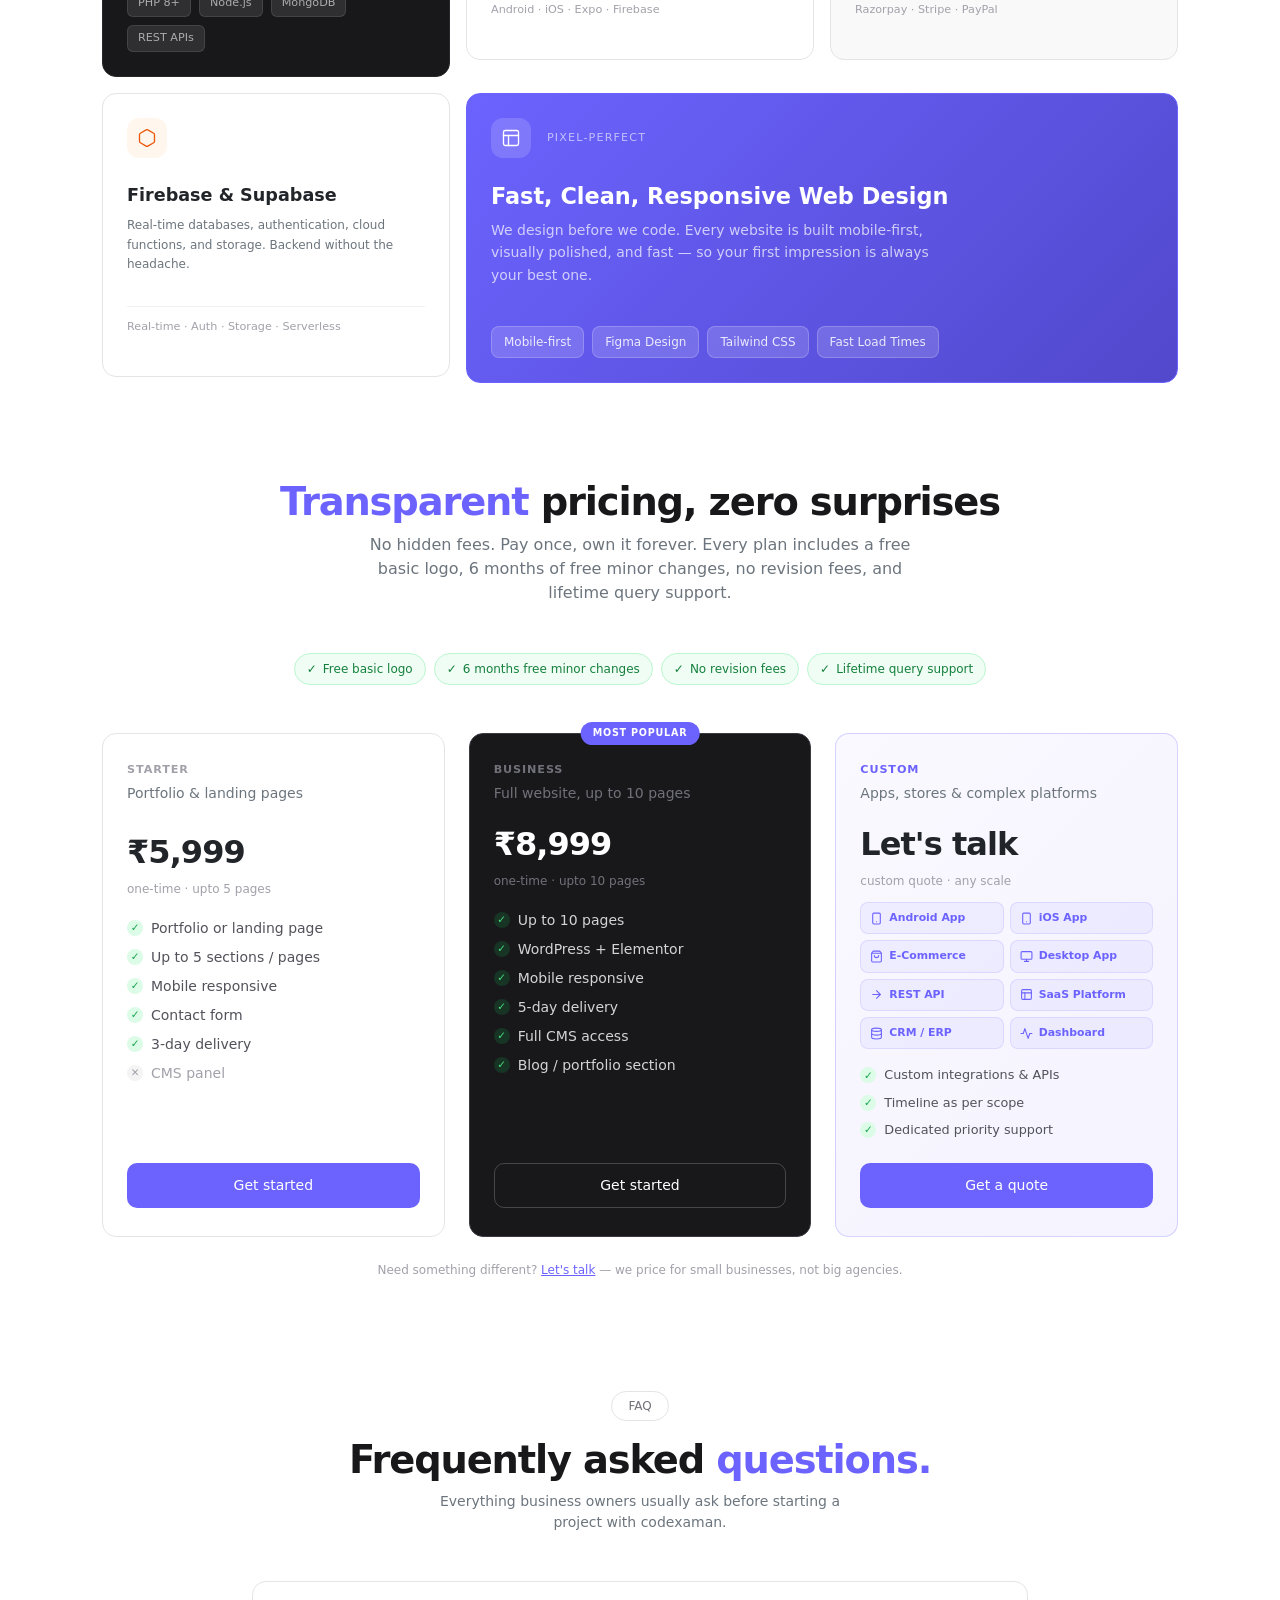
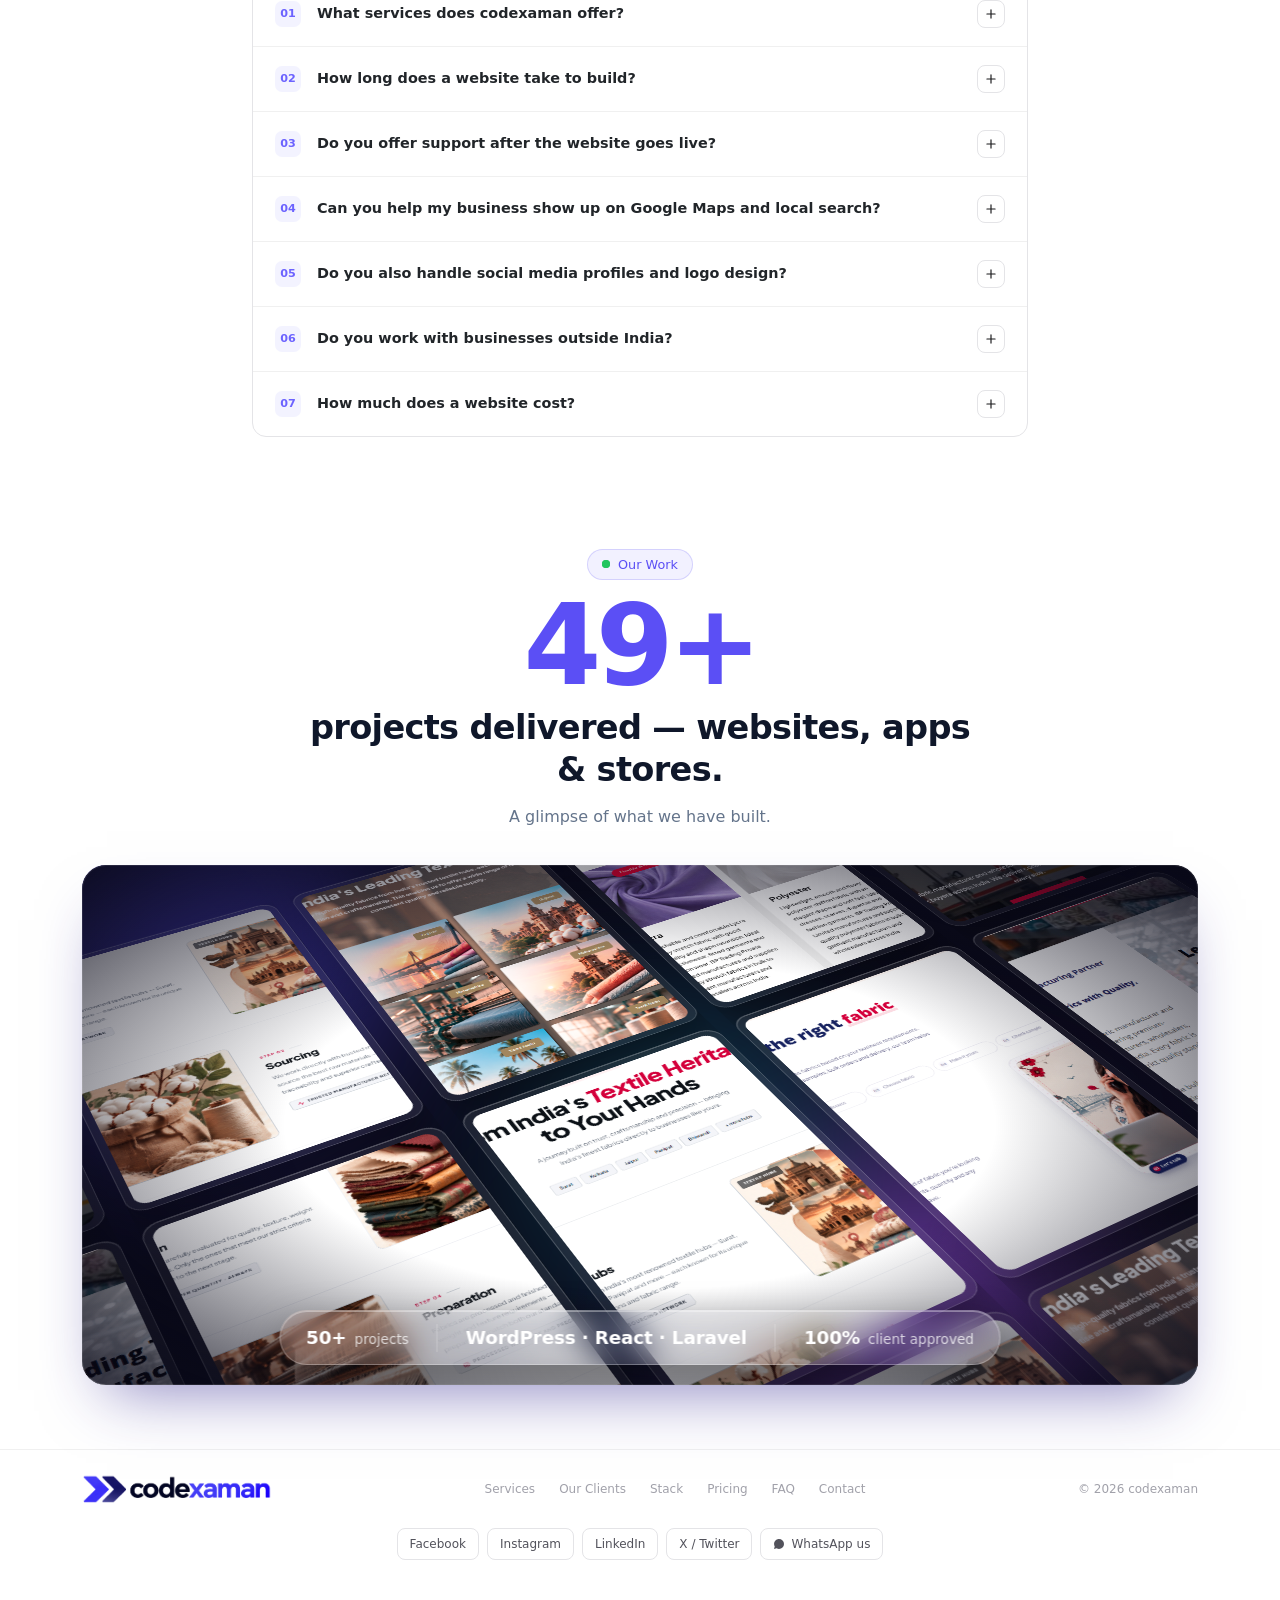
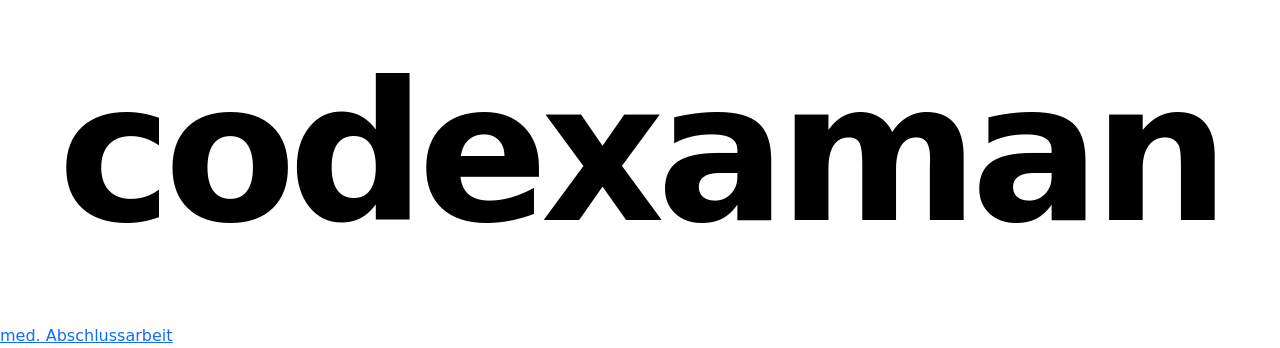
==== commit 6f7d7001: "Connect enquiry forms to Web3Forms" ====
--- a/index.html
+++ b/index.html
@@ -301,7 +301,9 @@
               estimate</h3>
             <p class="text-secondary mb-3" style="font-size:0.8rem;">Tell us a bit about your project — we'll reply
               within 24 hours.</p>
-            <form id="heroForm">
+            <form id="heroForm" action="https://api.web3forms.com/submit" method="POST">
+              <input type="hidden" name="access_key" value="cf185d87-1b86-4377-88d6-6ff2e0fce031">
+              <input type="hidden" name="subject" value="New Website Enquiry — codexaman.in">
               <div class="mb-2">
                 <input type="text" name="name" placeholder="Your name" class="cx-input" required="">
               </div>
@@ -1423,7 +1425,8 @@
           </div>
         </div>
         <div class="modal-body">
-          <form id="quoteForm">
+          <form id="quoteForm" action="https://api.web3forms.com/submit" method="POST">
+            <input type="hidden" name="access_key" value="cf185d87-1b86-4377-88d6-6ff2e0fce031">
             <div class="row g-2">
               <div class="col-12 col-sm-6">
                 <input type="text" name="name" placeholder="Your name" class="cx-input" required="">
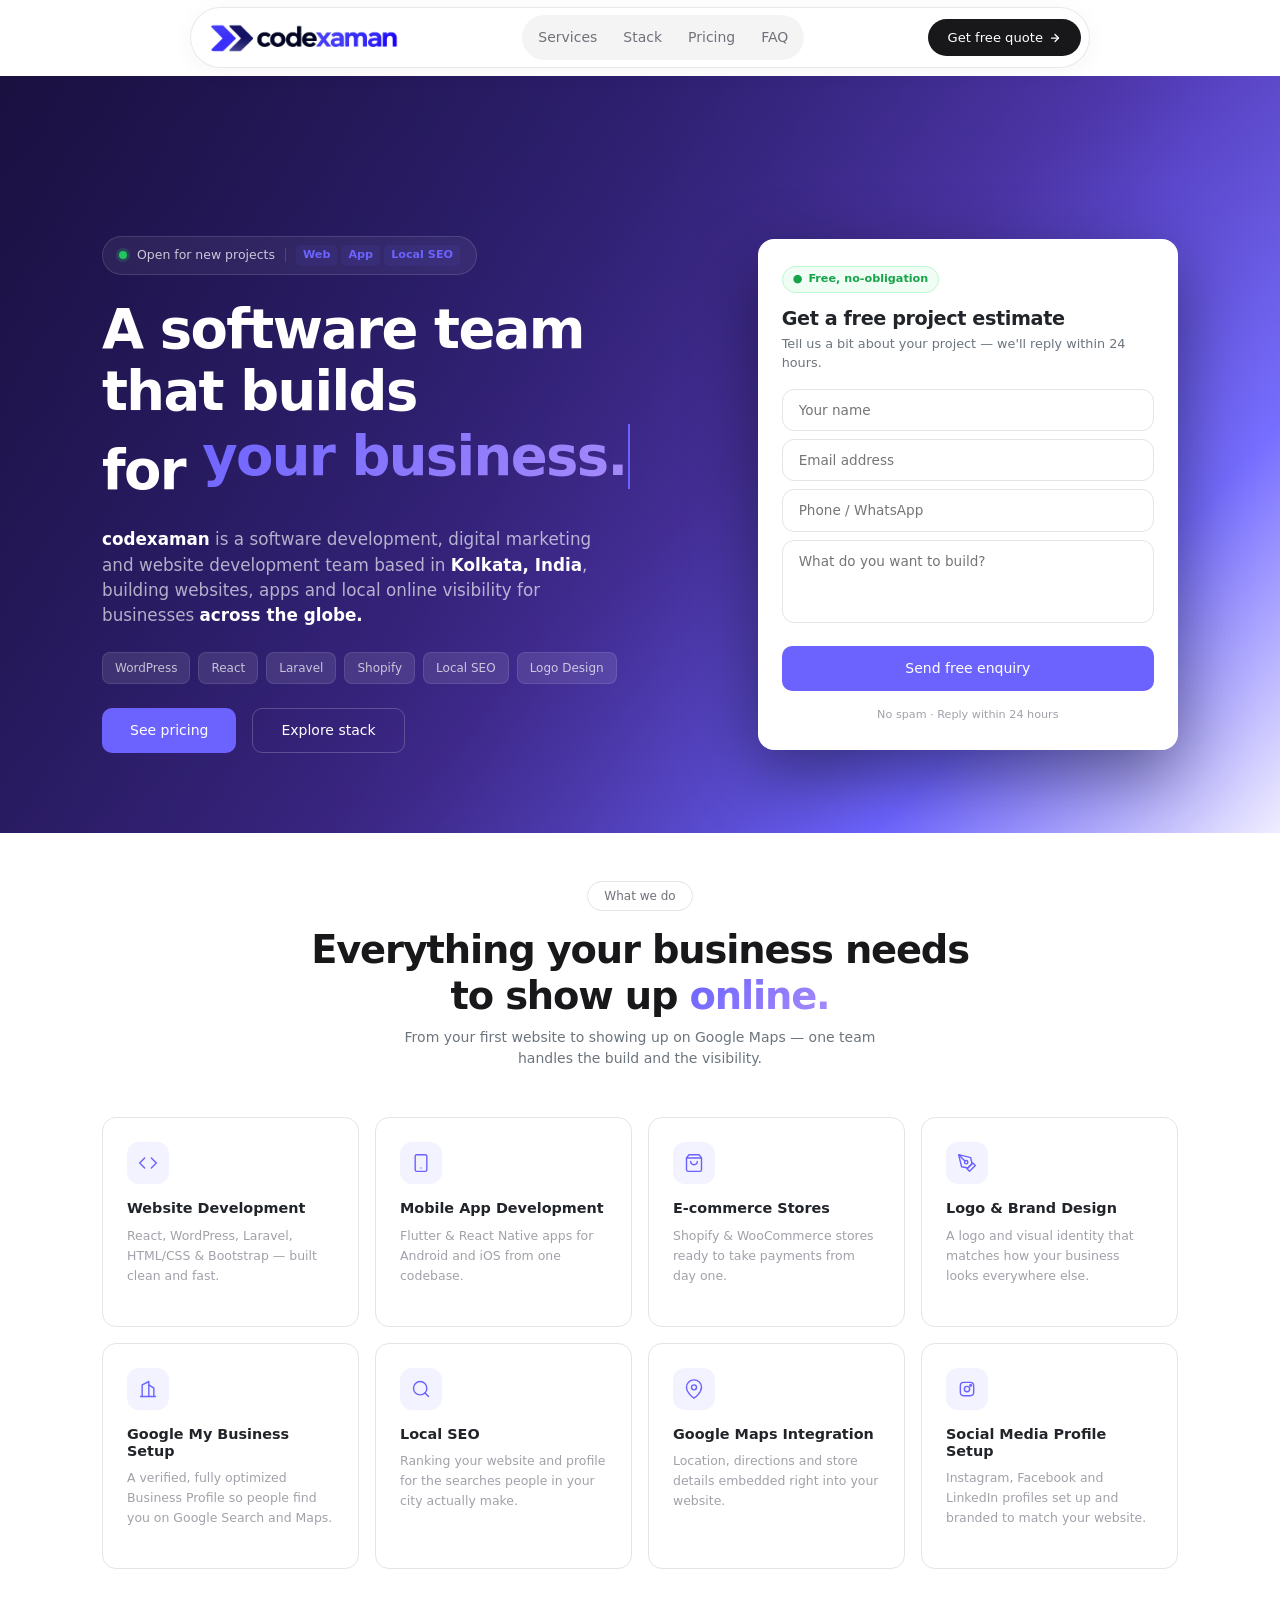
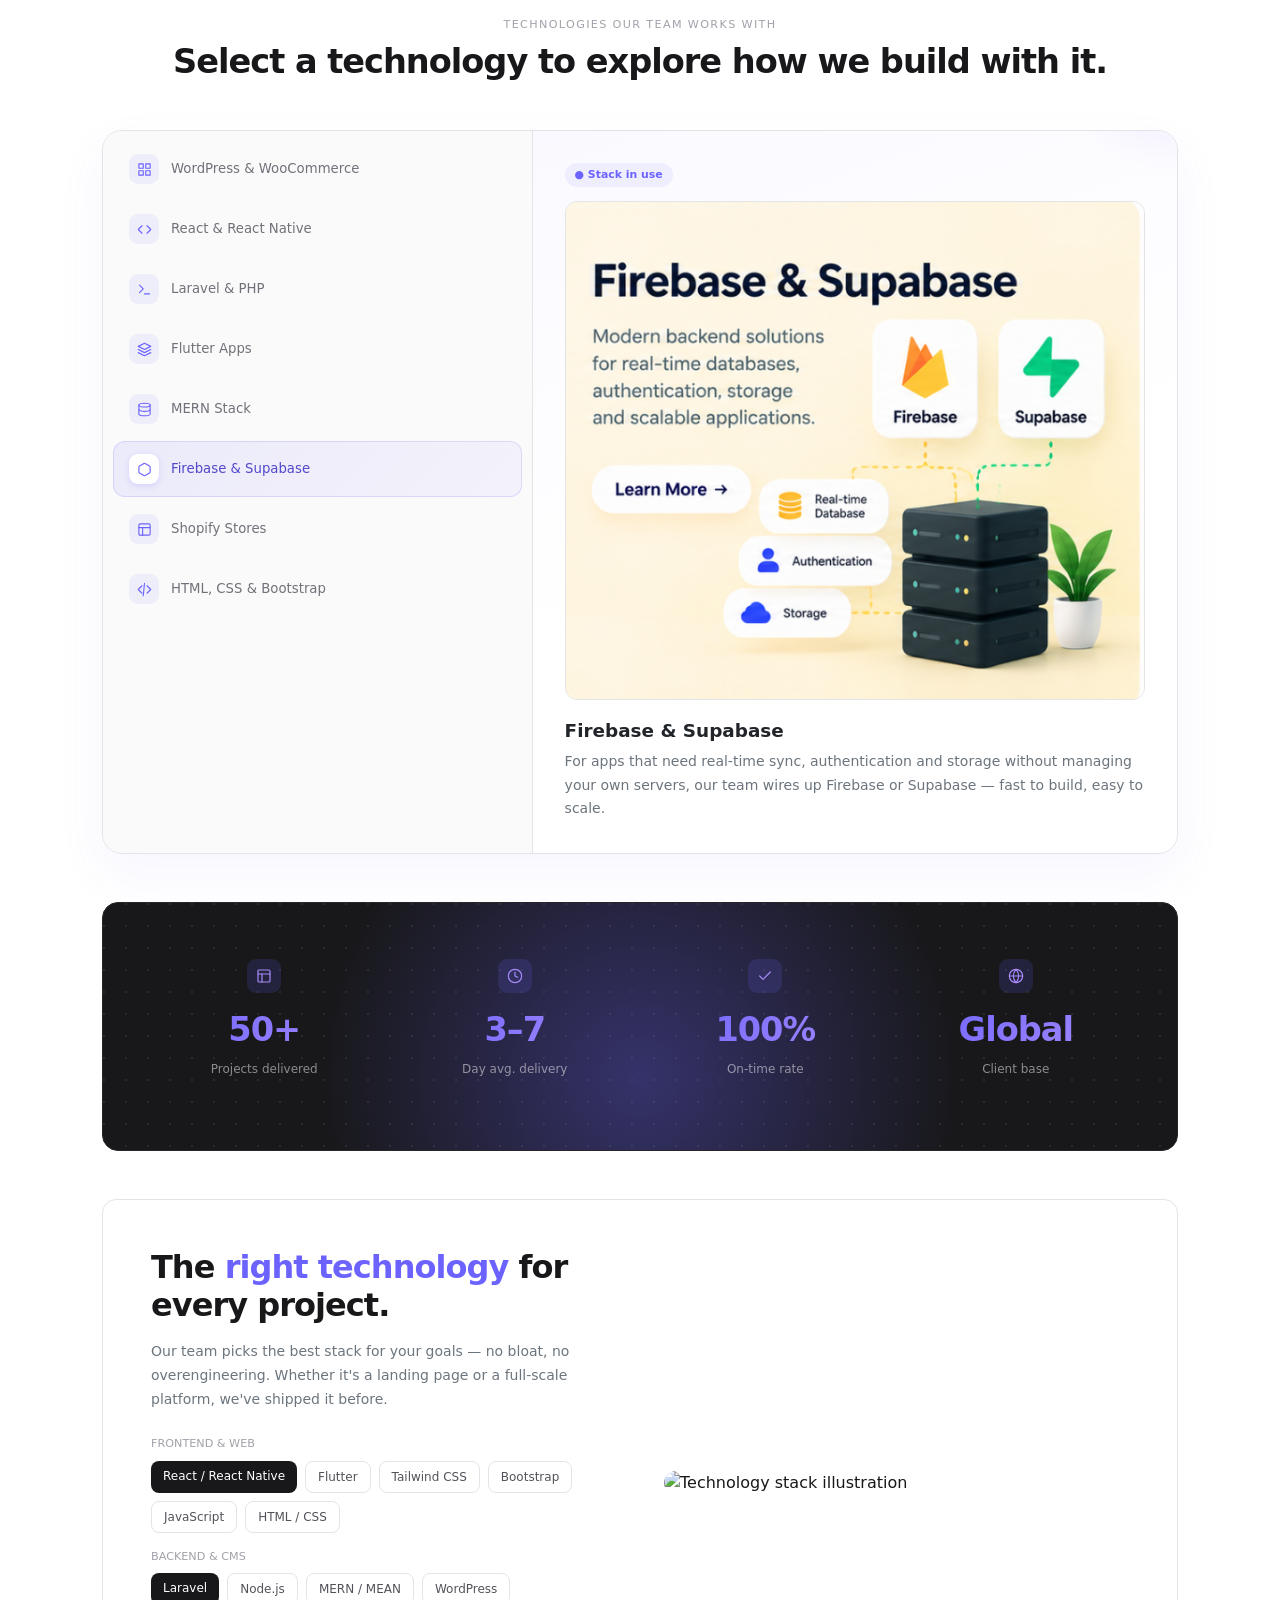
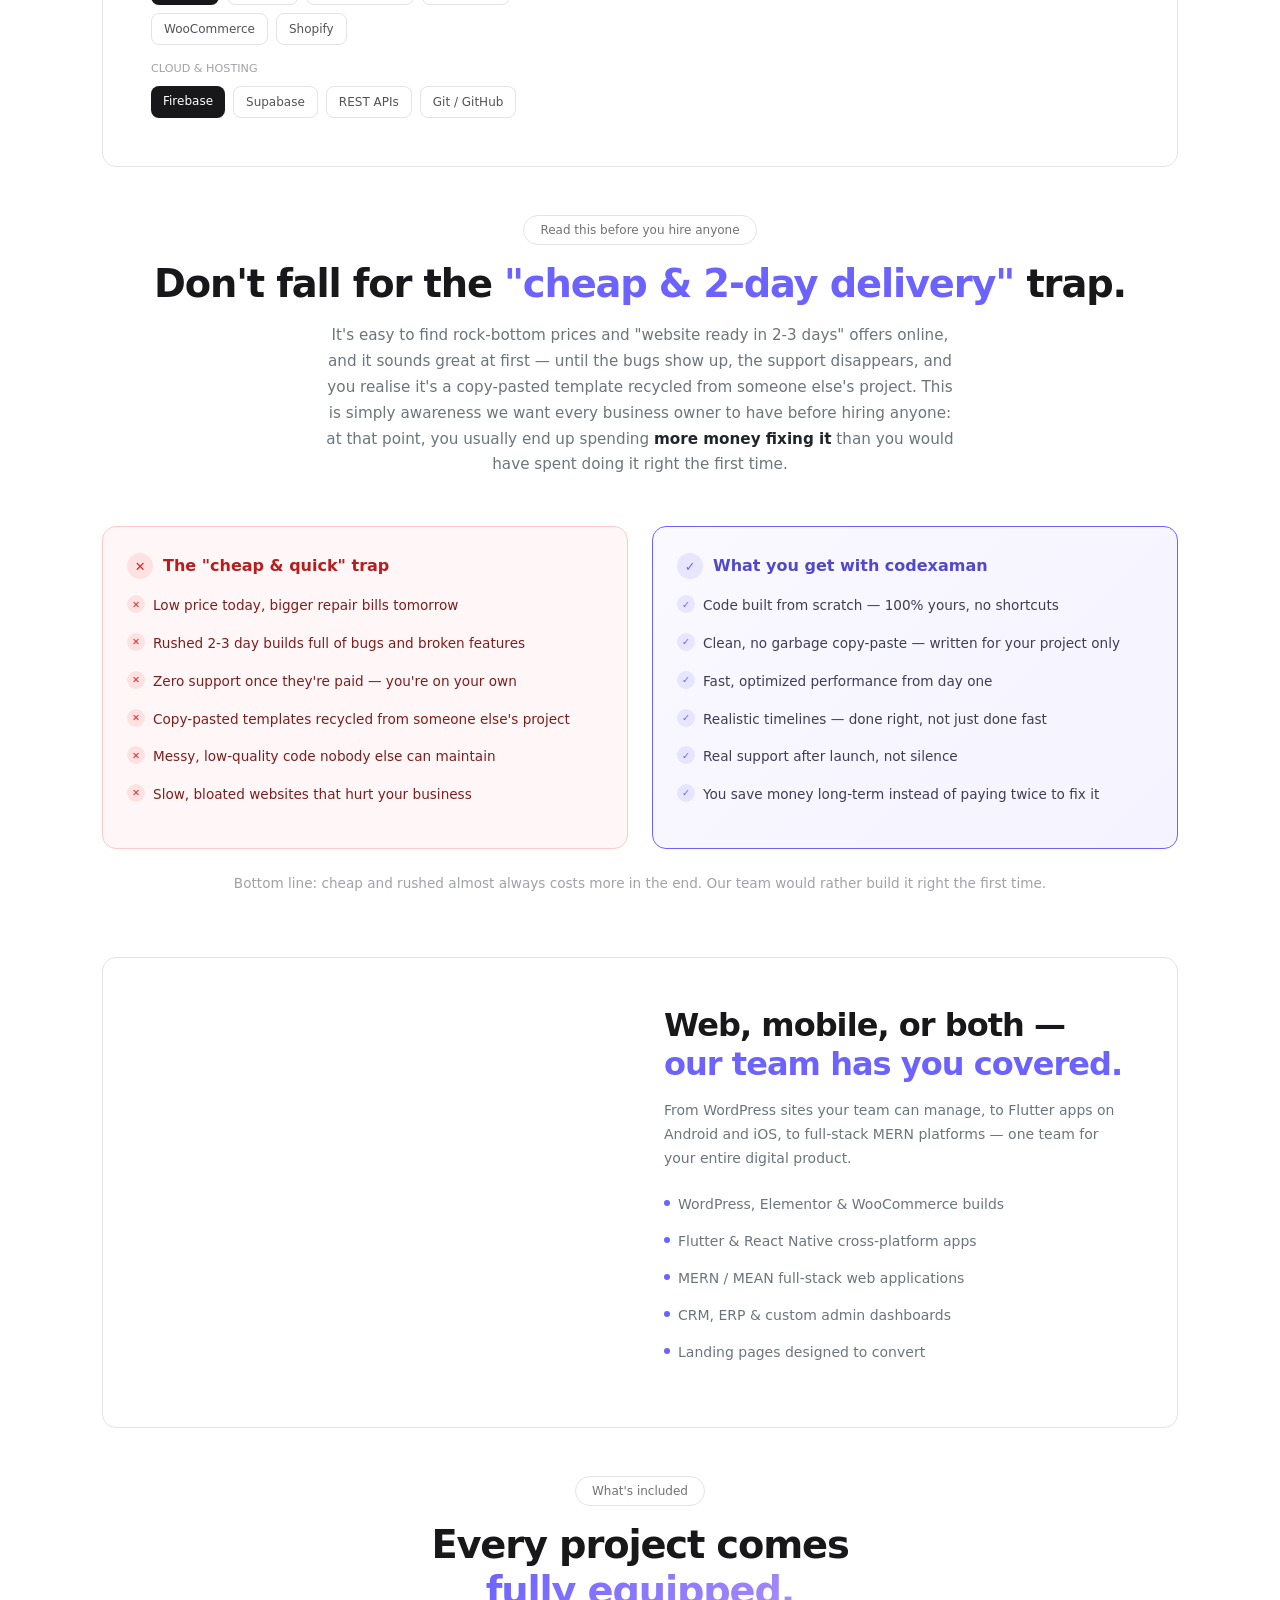
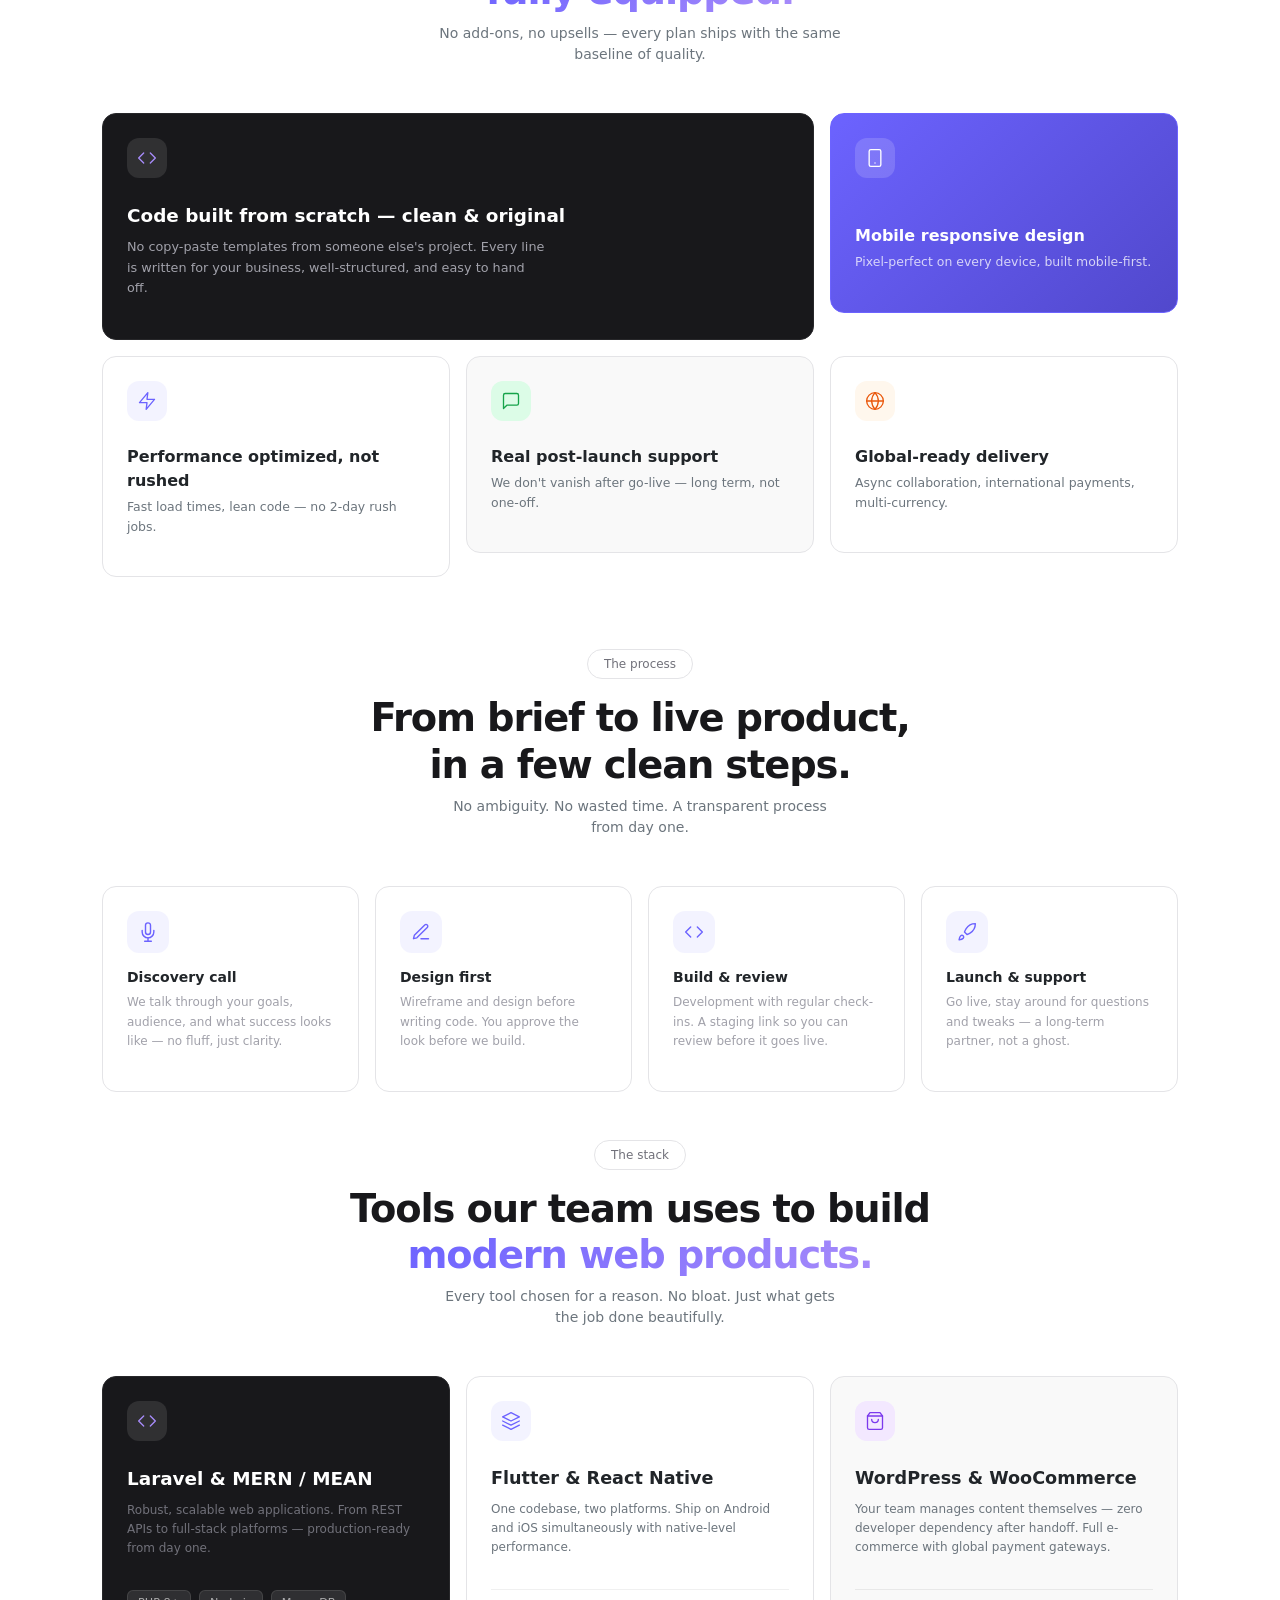
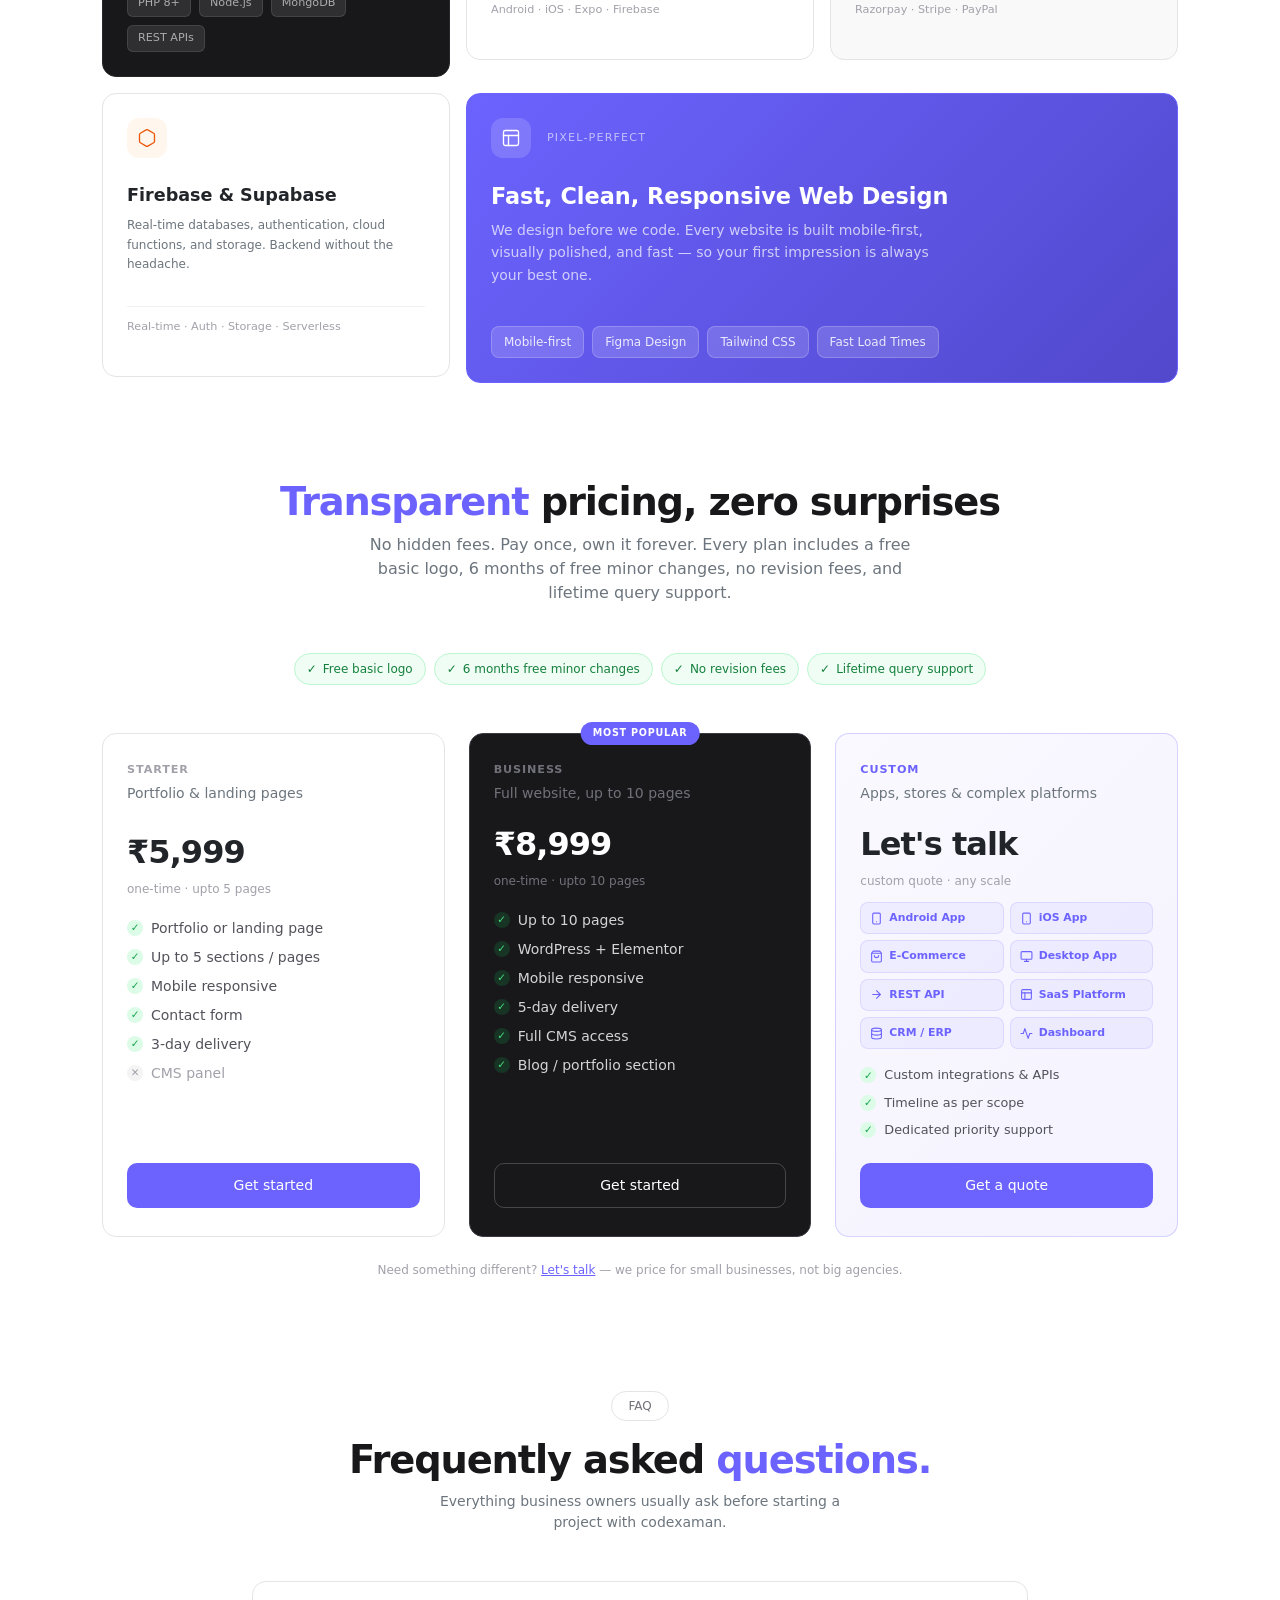
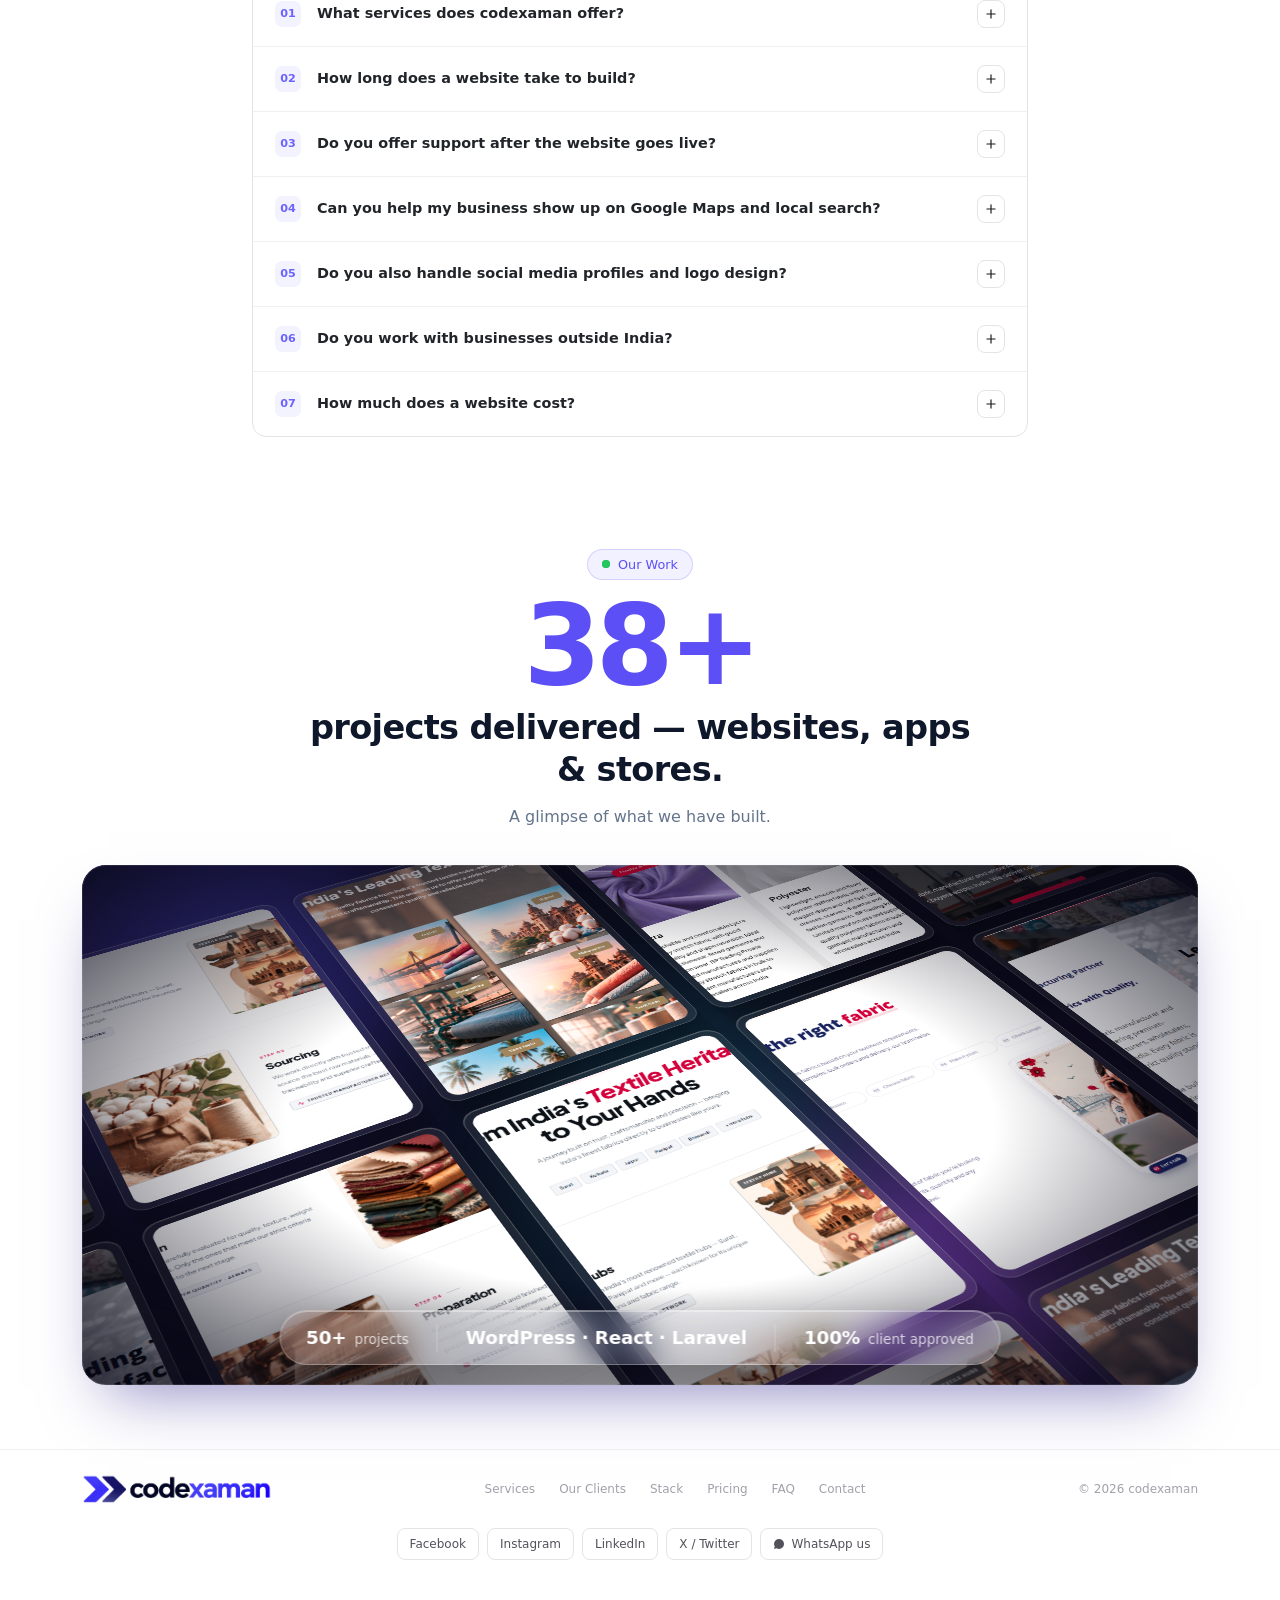
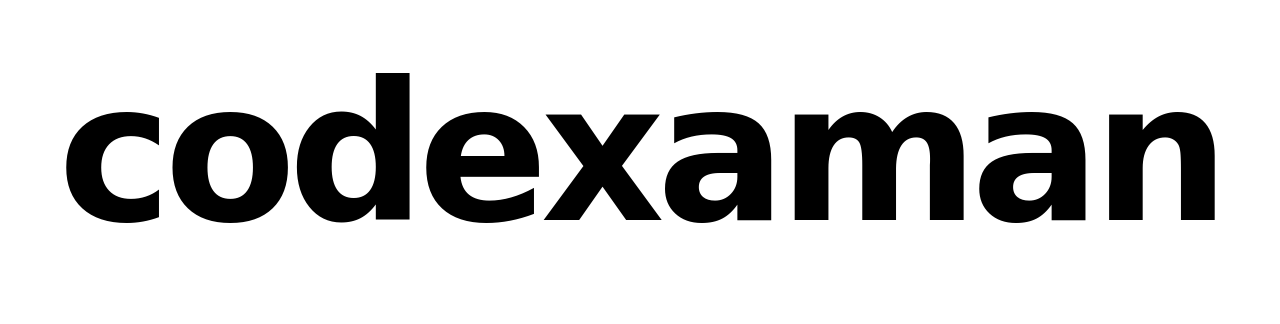
==== commit 9e10e6dc: "Hide website visitor counter" ====
--- a/index.html
+++ b/index.html
@@ -1466,6 +1466,4 @@
   <script src="https://cdn.jsdelivr.net/npm/bootstrap@5.3.3/dist/js/bootstrap.bundle.min.js"></script>
   <script src="js/script.js" defer></script>
 
- <a href='https://www.acadoo.de/fachrichtungen/ghostwriter-medizin/'>med. Abschlussarbeit</a> <script type='text/javascript' src='https://www.freevisitorcounters.com/auth.php?id=db5c8f21d2862c422a6c9f923a64c980e6206670'></script>
-<script type="text/javascript" src="https://www.freevisitorcounters.com/en/home/counter/1654151/t/2"></script>
 </body></html>
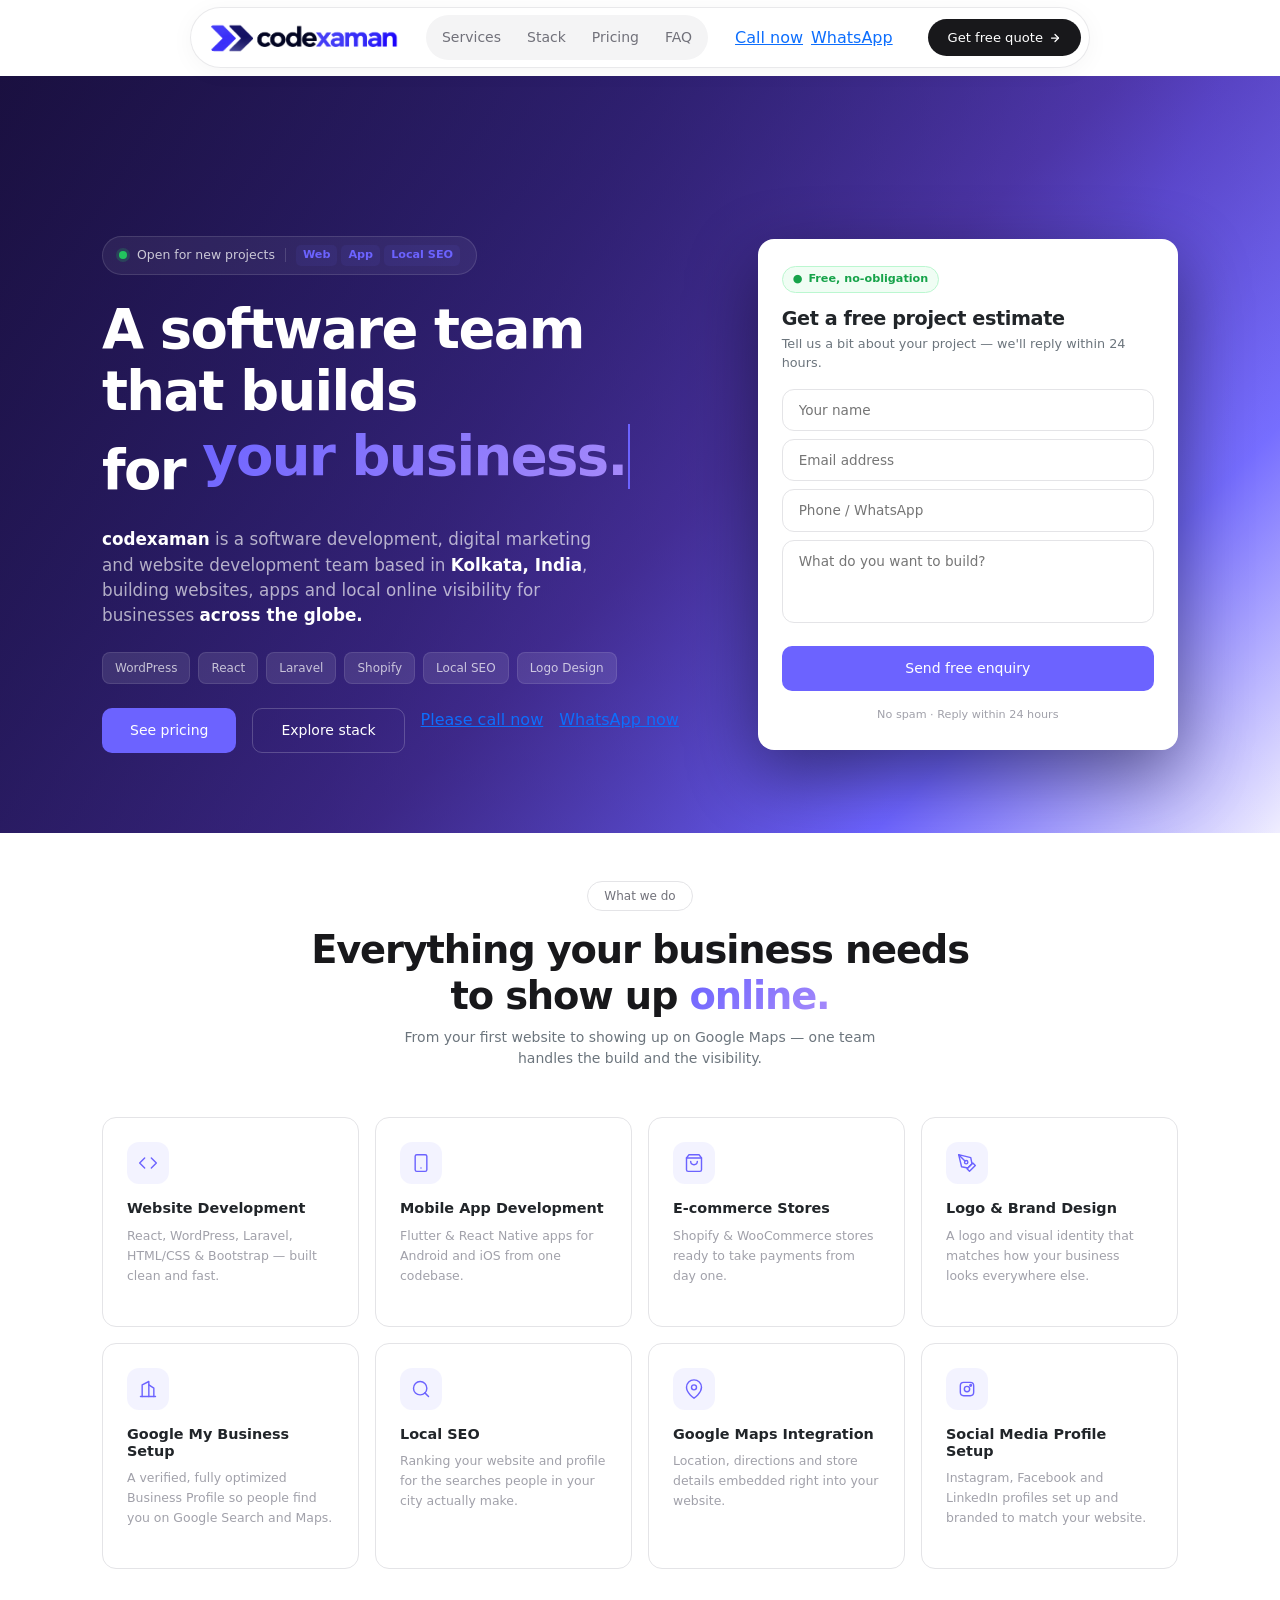
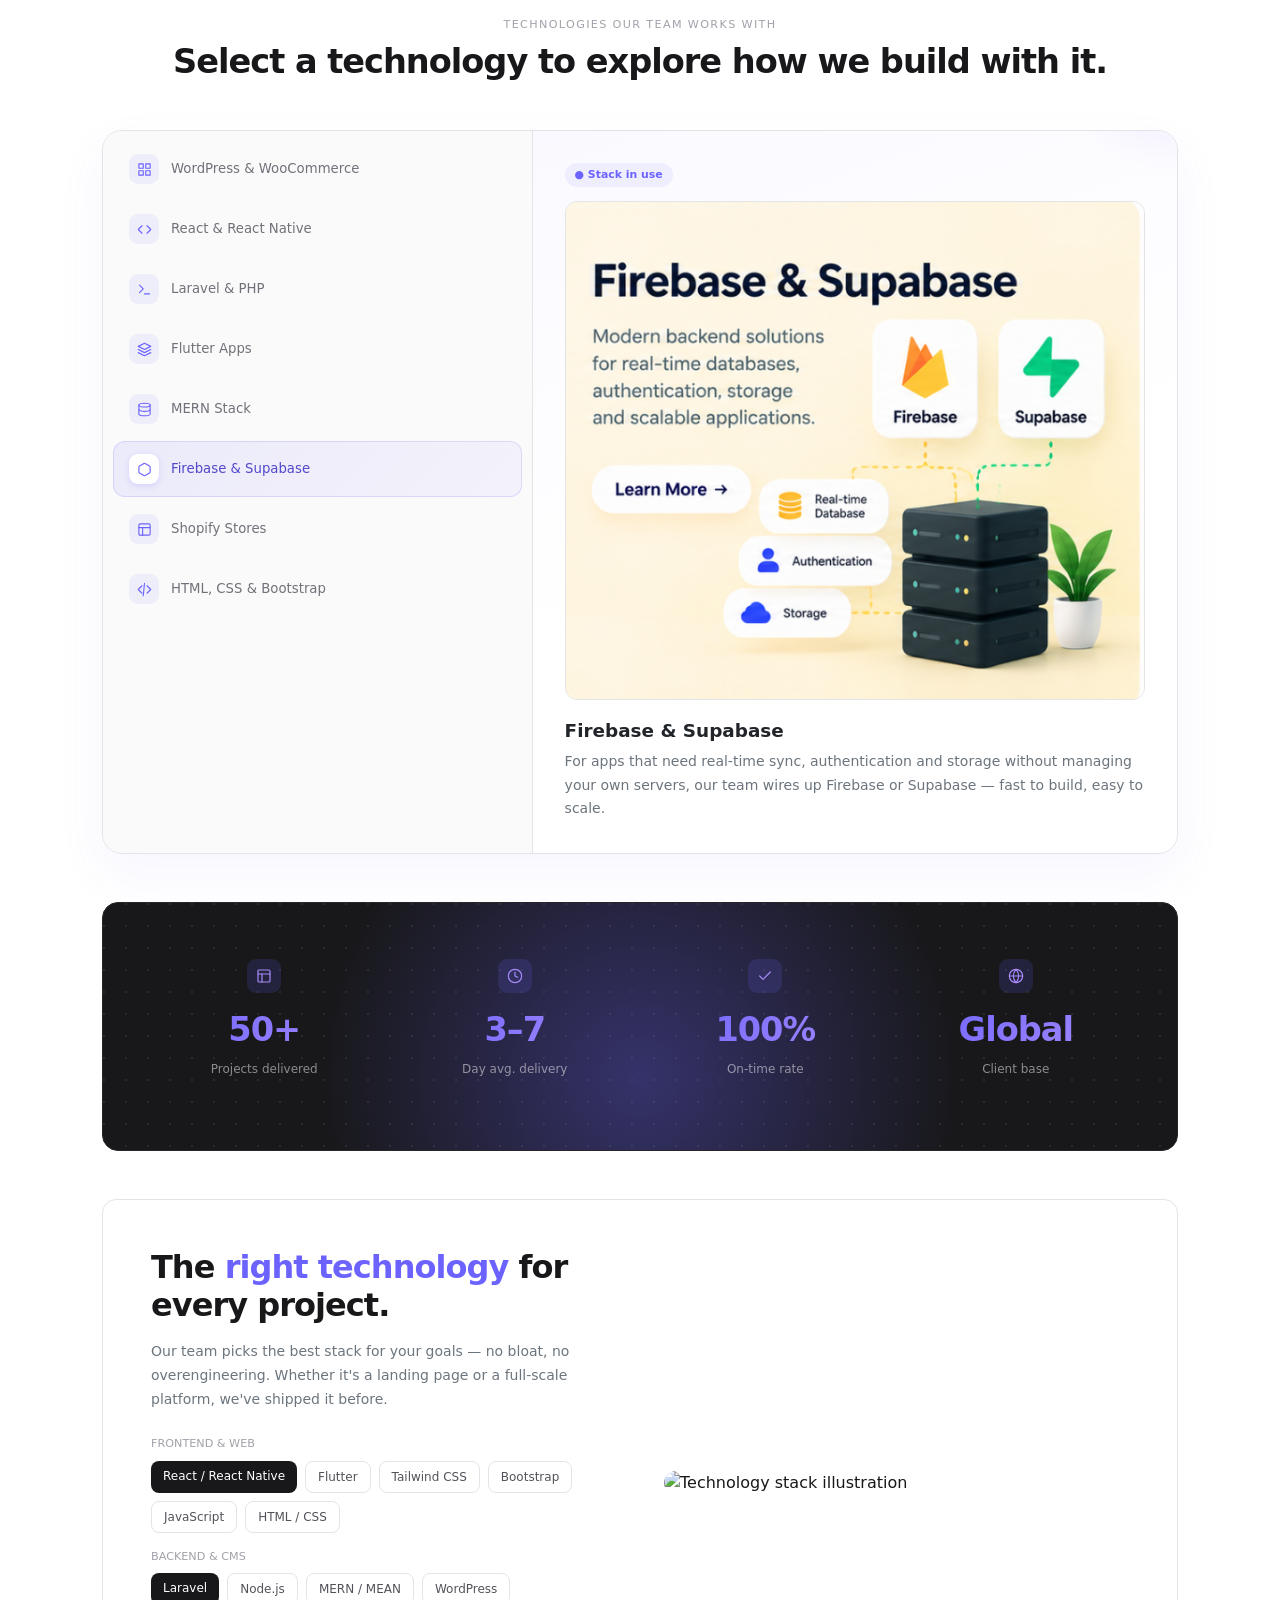
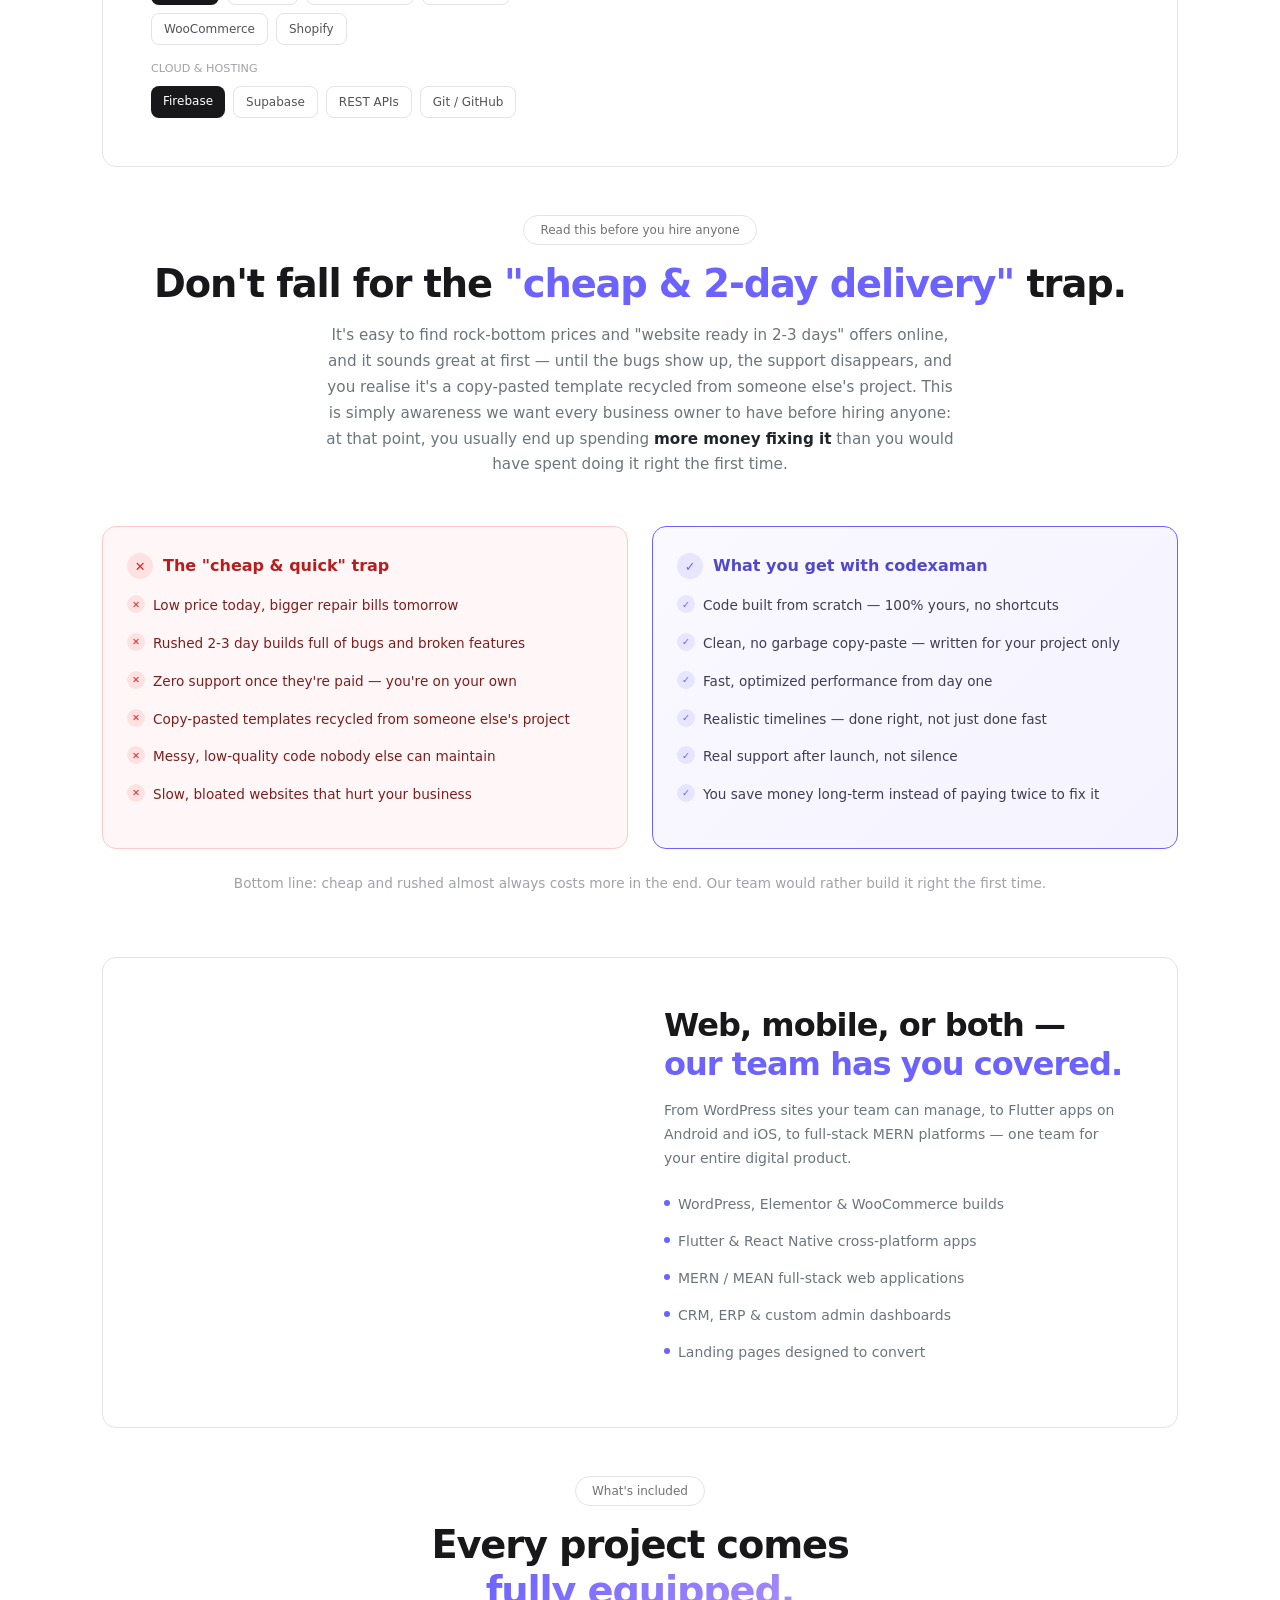
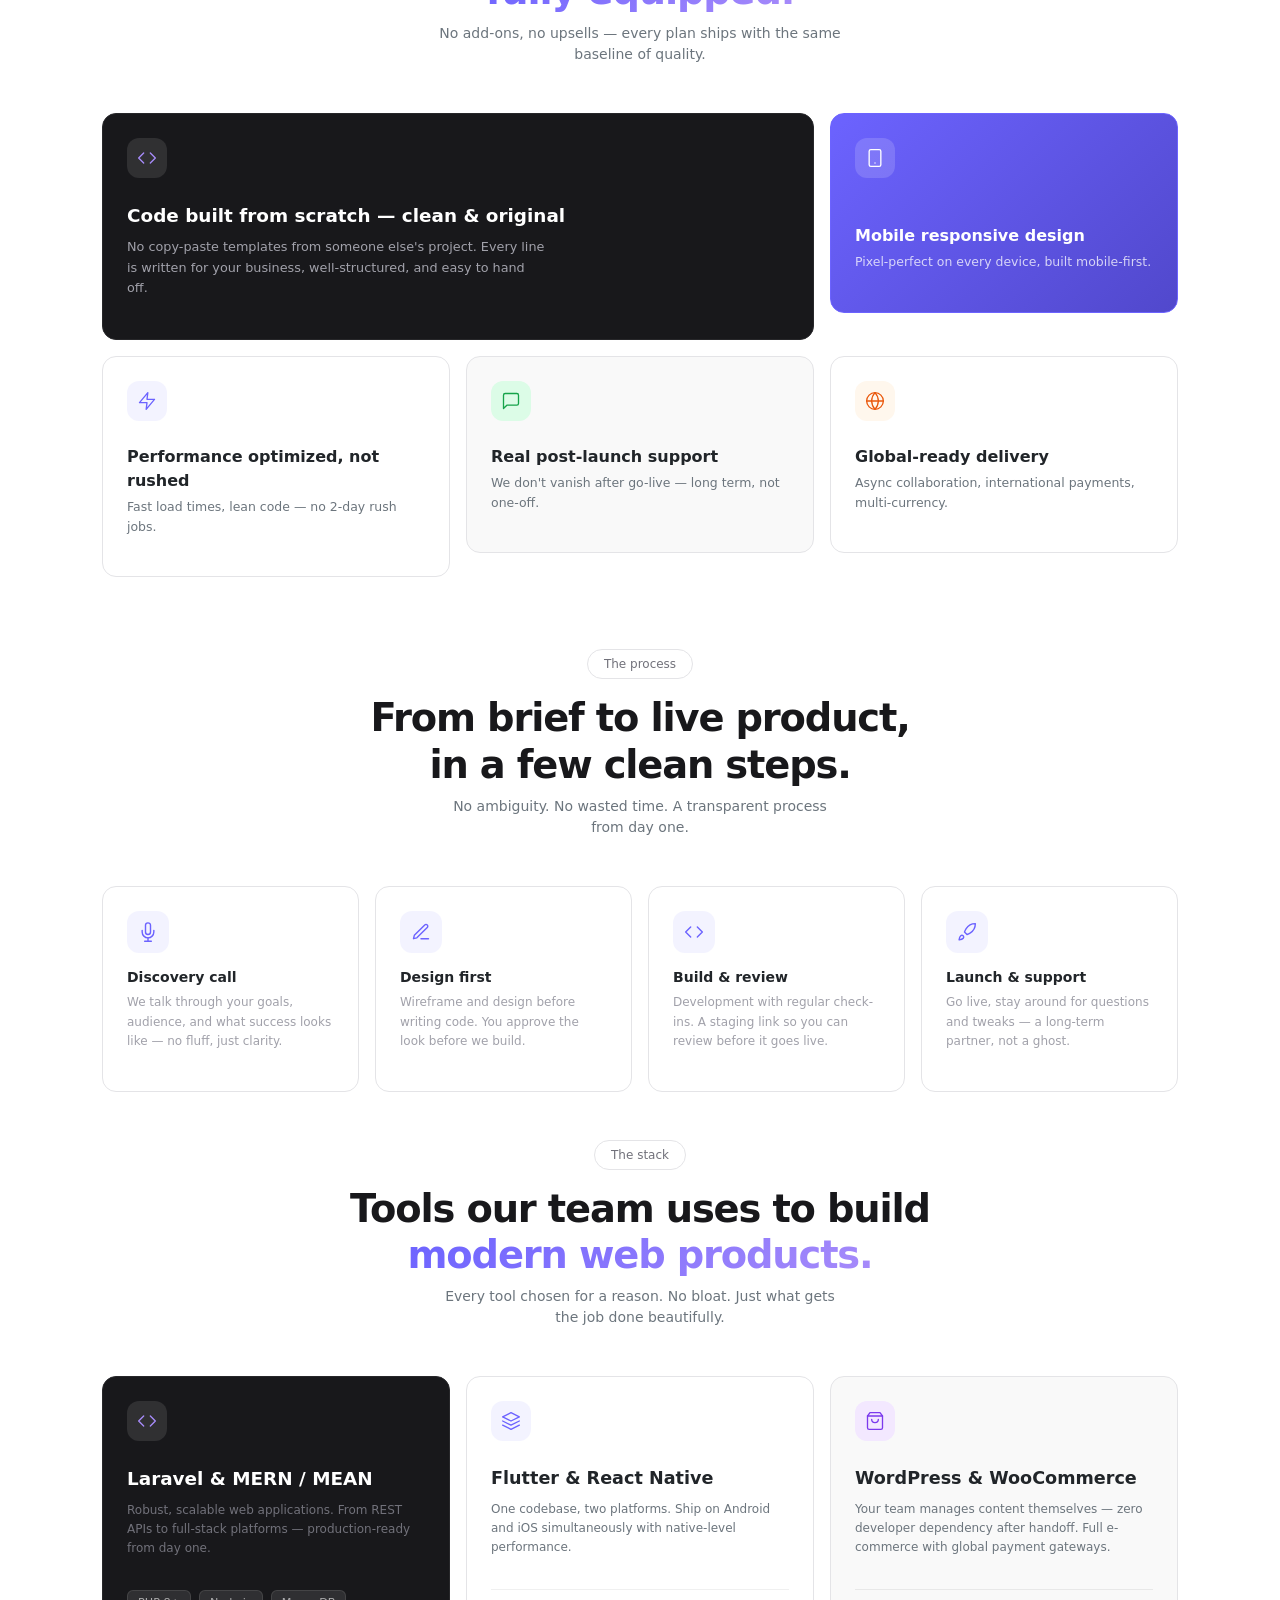
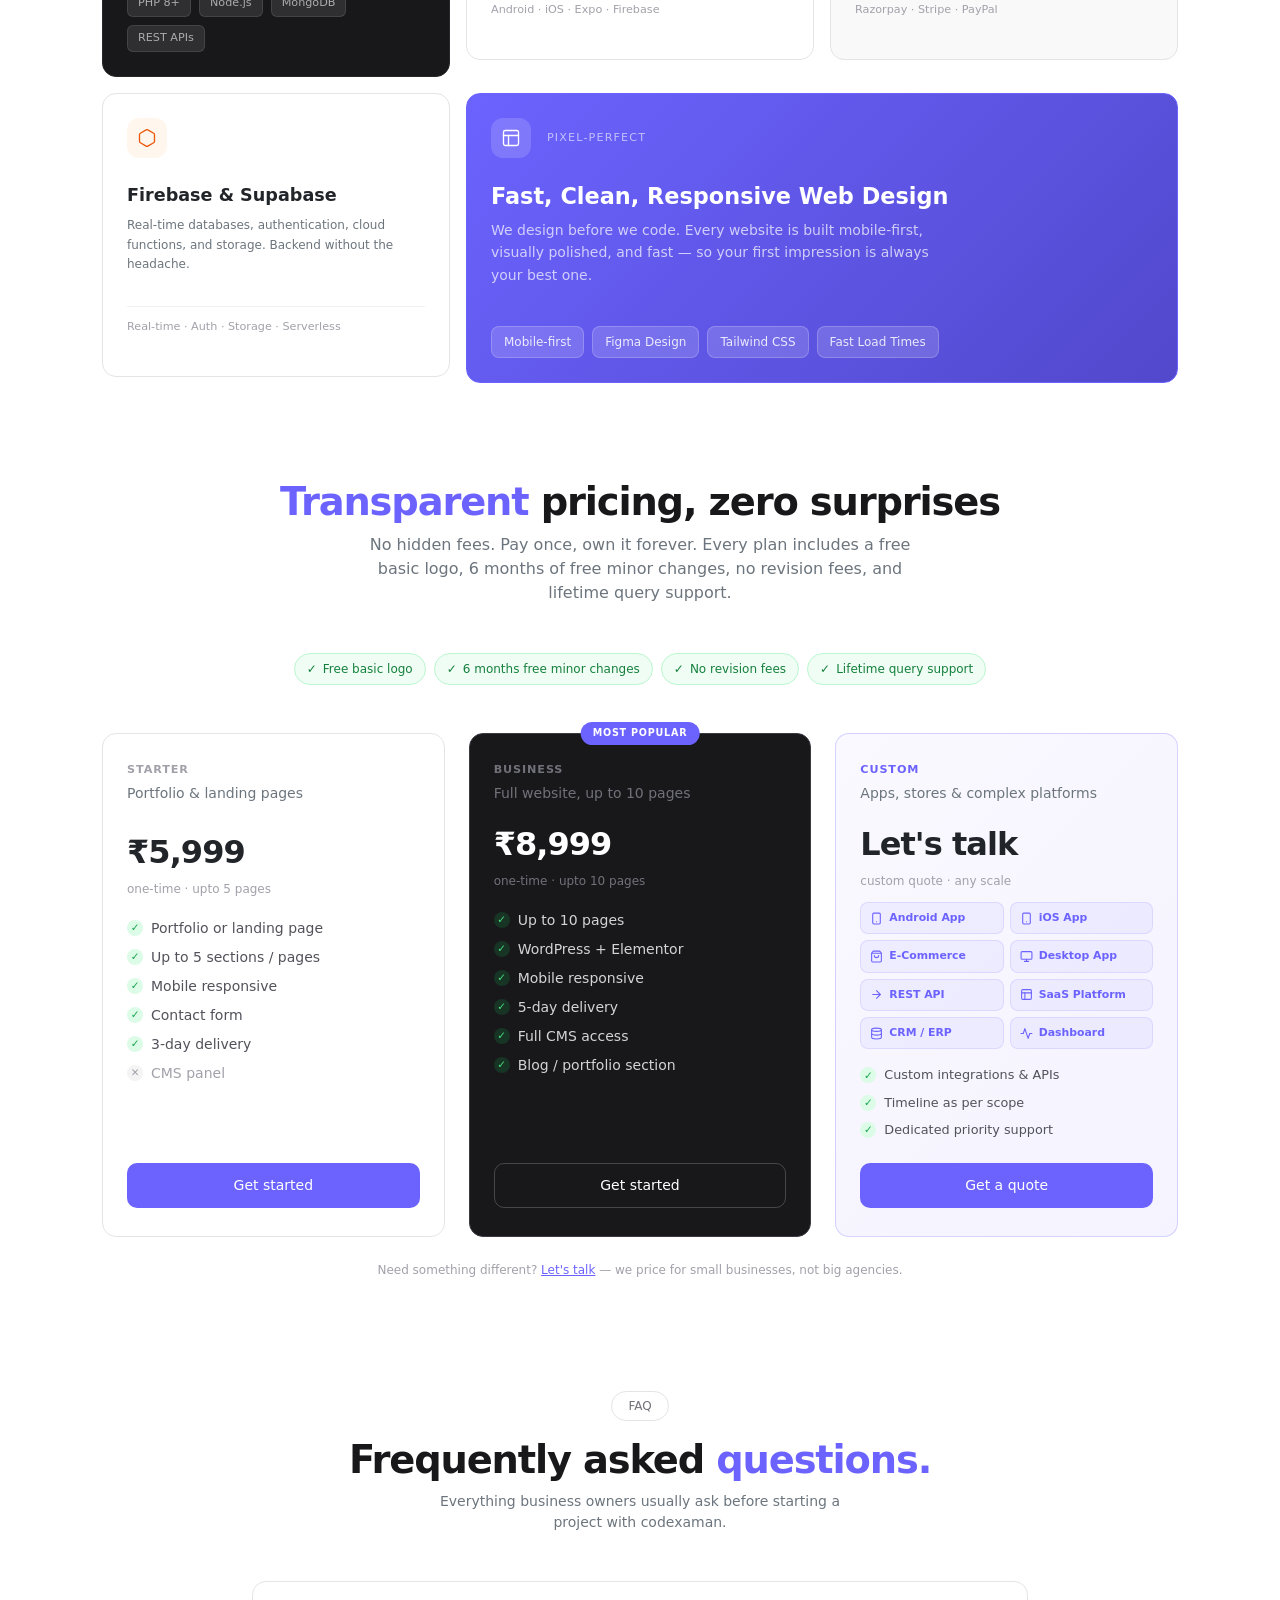
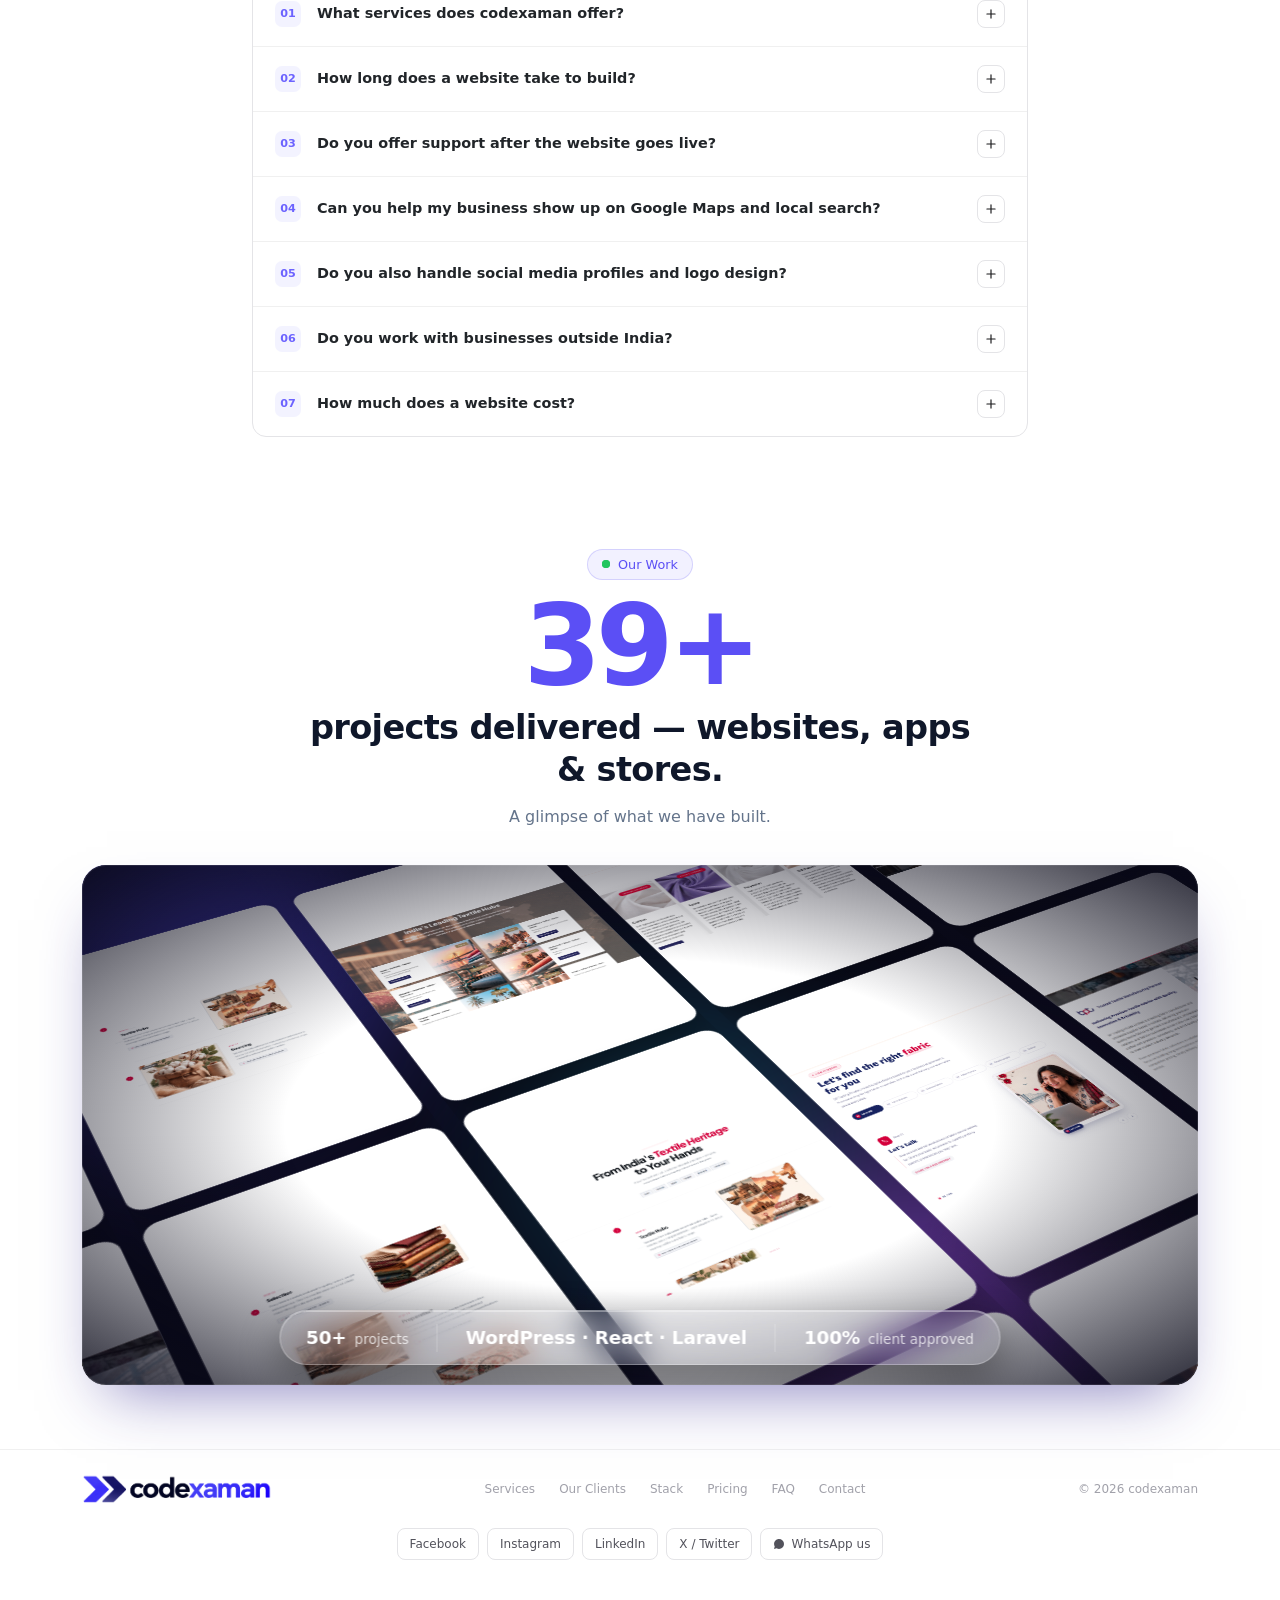
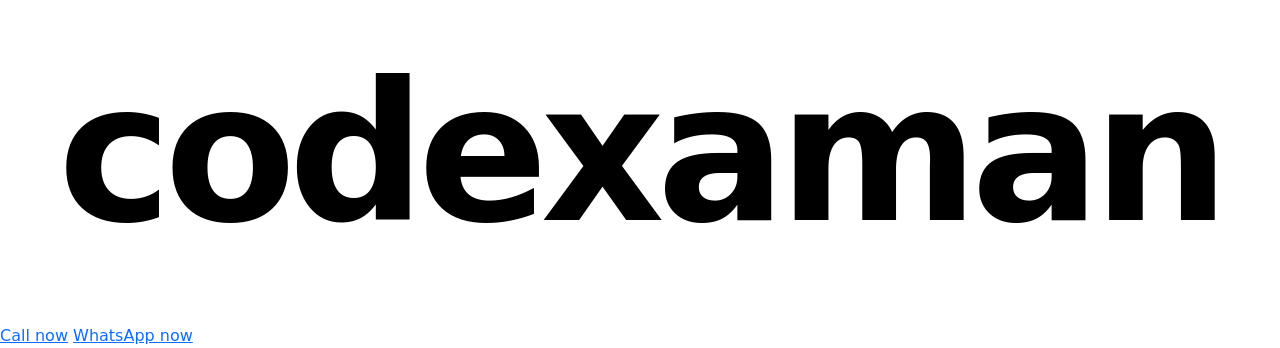
==== commit 9a544744: "Add call and WhatsApp contact actions across website" ====
--- a/index.html
+++ b/index.html
@@ -225,6 +225,10 @@
         <a href="#pricing" class="nav-link-custom">Pricing</a>
         <a href="#faq" class="nav-link-custom">FAQ</a>
       </div>
+      <div class="d-none d-lg-flex align-items-center gap-2 me-2">
+        <a href="tel:+918420966418" class="contact-nav-link contact-call-link">Call now</a>
+        <a href="https://wa.me/918420966418" class="contact-nav-link contact-wa-link" target="_blank" rel="noopener noreferrer">WhatsApp</a>
+      </div>
       <a href="#" class="nav-cta" data-bs-toggle="modal" data-bs-target="#quoteModal">
         Get free quote
         <svg width="12" height="12" viewBox="0 0 24 24" fill="none" stroke="currentColor" stroke-width="2.5" stroke-linecap="round" stroke-linejoin="round">
@@ -246,6 +250,10 @@
         <a href="#pricing" class="d-block text-decoration-none nav-link-custom py-2 px-3" onclick="closeMobileMenu()">Pricing</a>
         <a href="#faq" class="d-block text-decoration-none nav-link-custom py-2 px-3" onclick="closeMobileMenu()">FAQ</a>
         <a href="#" class="d-block text-decoration-none text-center mt-2 btn-primary-cx" style="border-radius:12px;padding:10px 0;" data-bs-toggle="modal" data-bs-target="#quoteModal" onclick="closeMobileMenu()">Get free quote</a>
+        <div class="d-flex gap-2 mt-2">
+          <a href="tel:+918420966418" class="mobile-contact-link mobile-call-link" onclick="closeMobileMenu()">Please call now</a>
+          <a href="https://wa.me/918420966418" class="mobile-contact-link mobile-wa-link" target="_blank" rel="noopener noreferrer" onclick="closeMobileMenu()">WhatsApp now</a>
+        </div>
       </div>
     </div>
   </nav>
@@ -292,6 +300,8 @@
             <a href="#pricing" class="btn-primary-cx">See pricing</a>
             <a href="#stack" class="btn-secondary-cx" style="border-color:rgba(255,255,255,0.2);color:#fff;">Explore
               stack</a>
+            <a href="tel:+918420966418" class="hero-contact-link">Please call now</a>
+            <a href="https://wa.me/918420966418" class="hero-contact-link hero-whatsapp-link" target="_blank" rel="noopener noreferrer">WhatsApp now</a>
           </div>
         </div>
         <div class="col-12 col-lg-5">
@@ -1390,7 +1400,7 @@
       <a href="https://www.instagram.com/" target="_blank" rel="noopener" class="social-pill">Instagram</a>
       <a href="https://www.linkedin.com/" target="_blank" rel="noopener" class="social-pill">LinkedIn</a>
       <a href="https://twitter.com/" target="_blank" rel="noopener" class="social-pill">X / Twitter</a>
-      <a href="https://wa.me/910000000000" target="_blank" rel="noopener" class="wa-pill">
+      <a href="https://wa.me/918420966418" target="_blank" rel="noopener" class="wa-pill">
         <svg width="12" height="12" viewBox="0 0 24 24" fill="currentColor">
           <path d="M12.04 2C6.58 2 2.13 6.45 2.13 11.91c0 1.75.46 3.45 1.32 4.95L2 22l5.29-1.39c1.45.79 3.08 1.2 4.74 1.2h.01c5.46 0 9.91-4.45 9.91-9.91 0-2.65-1.03-5.14-2.9-7.01A9.82 9.82 0 0 0 12.04 2z"></path>
         </svg>
@@ -1406,6 +1416,12 @@
       </div>
     </div>
   </footer>
+
+  <!-- Always-visible direct contact actions -->
+  <div class="contact-float" aria-label="Contact codexaman">
+    <a href="tel:+918420966418" class="contact-float-btn contact-float-call" aria-label="Call codexaman">Call now</a>
+    <a href="https://wa.me/918420966418" class="contact-float-btn contact-float-wa" target="_blank" rel="noopener noreferrer" aria-label="Chat with codexaman on WhatsApp">WhatsApp now</a>
+  </div>
 
   <!-- ========== QUICK QUOTE MODAL ========== -->
   <div class="modal fade" id="quoteModal" tabindex="-1" aria-labelledby="quoteModalLabel" aria-hidden="true" style="display: none;">
--- a/css/style.css
+++ b/css/style.css
@@ -1691,7 +1691,7 @@
     .ws-stage:hover .ws-track { animation-play-state: paused; }
     .ws-card {
       position: relative; margin-bottom: 1.25rem; padding: .5rem;
-      border-radius: 20px;
+      border-radius: 20px; overflow: hidden;
       background: var(--ws-glass); border: 1px solid var(--ws-glass-border);
       backdrop-filter: blur(14px) saturate(140%);
       -webkit-backdrop-filter: blur(14px) saturate(140%);
@@ -1700,10 +1700,13 @@
     }
     .ws-card img {
       display: block; width: 100%; aspect-ratio: 16/11;
-      object-fit: cover; border-radius: 14px; transition: transform .6s ease;
+      object-fit: contain; object-position: center;
+      background: #fff; border-radius: 14px;
+      transform: scale(1.22); transform-origin: center;
+      transition: transform .6s ease;
     }
     .ws-card:hover { border-color: rgba(255,255,255,.5); }
-    .ws-card:hover img { transform: scale(1.04); }
+    .ws-card:hover img { transform: scale(1.28); }
     .ws-hover {
       position: absolute; inset: .5rem;
       display: flex; align-items: center; justify-content: center;
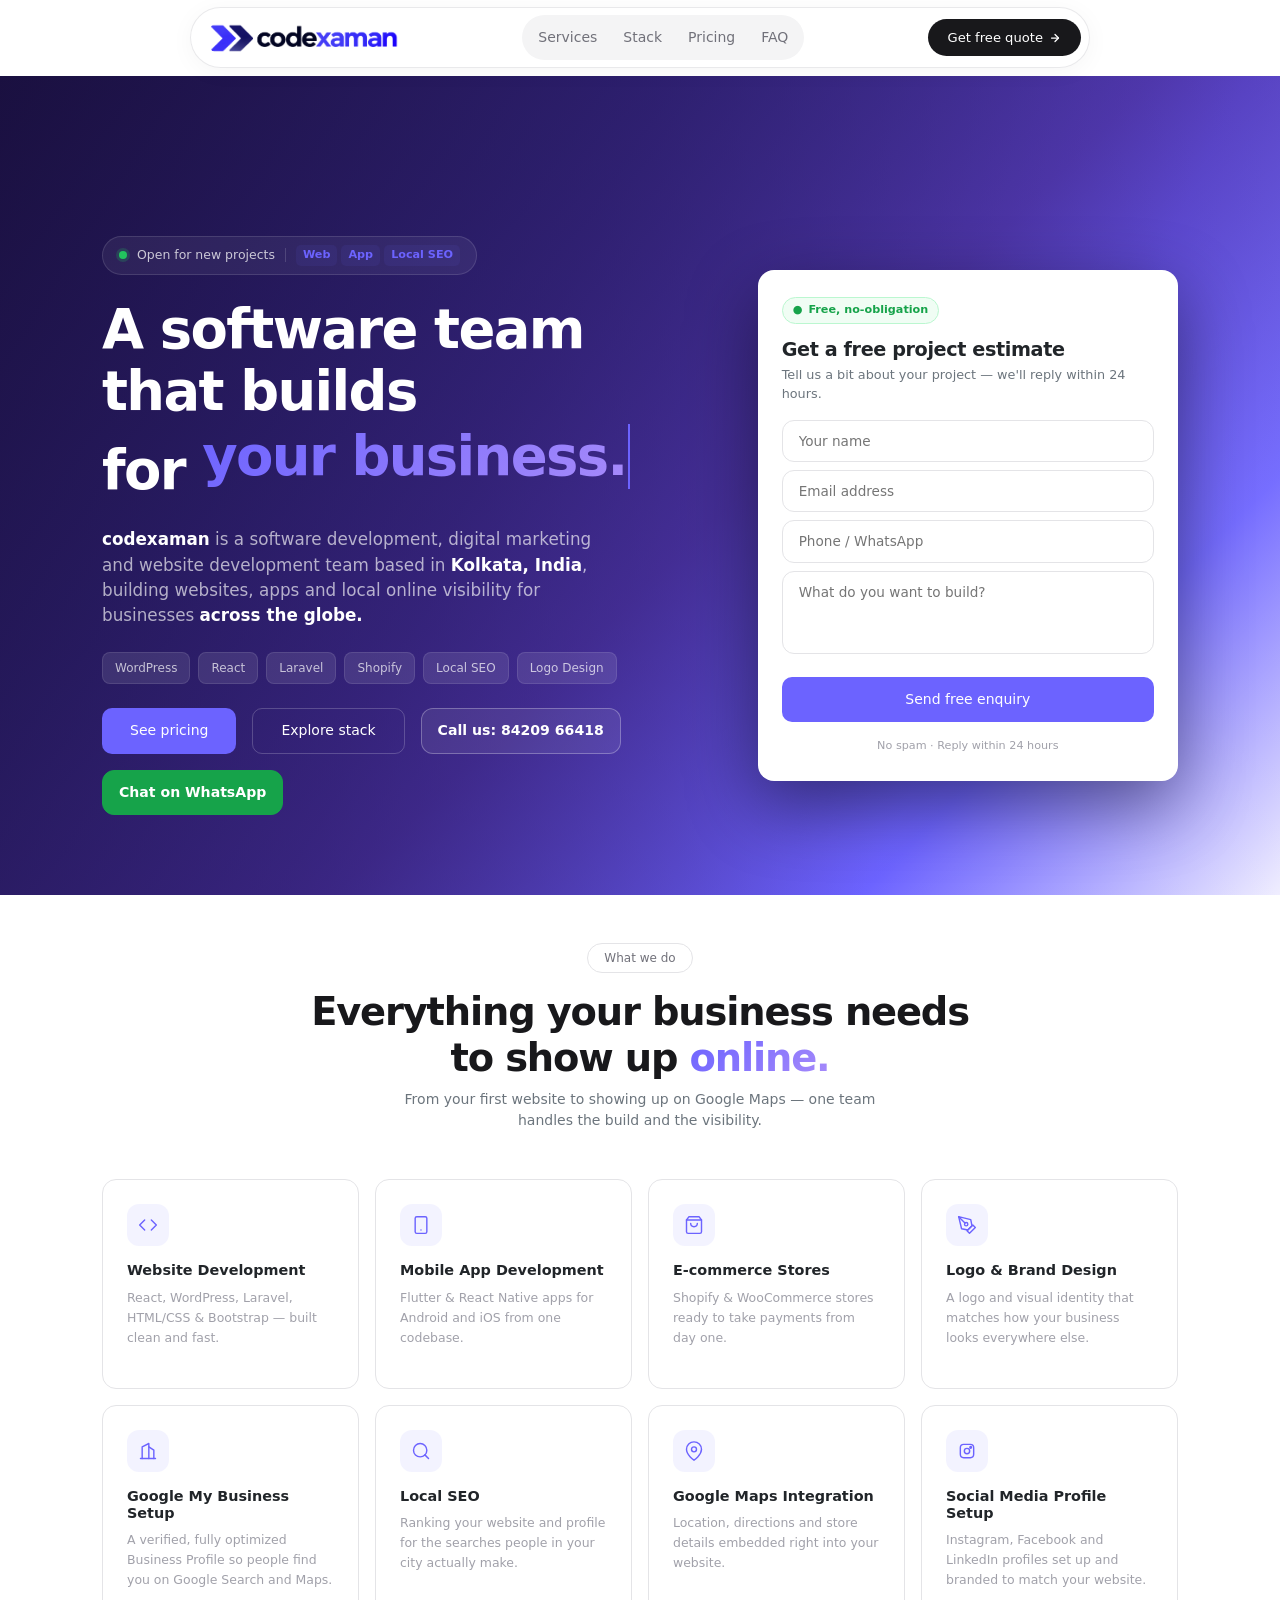
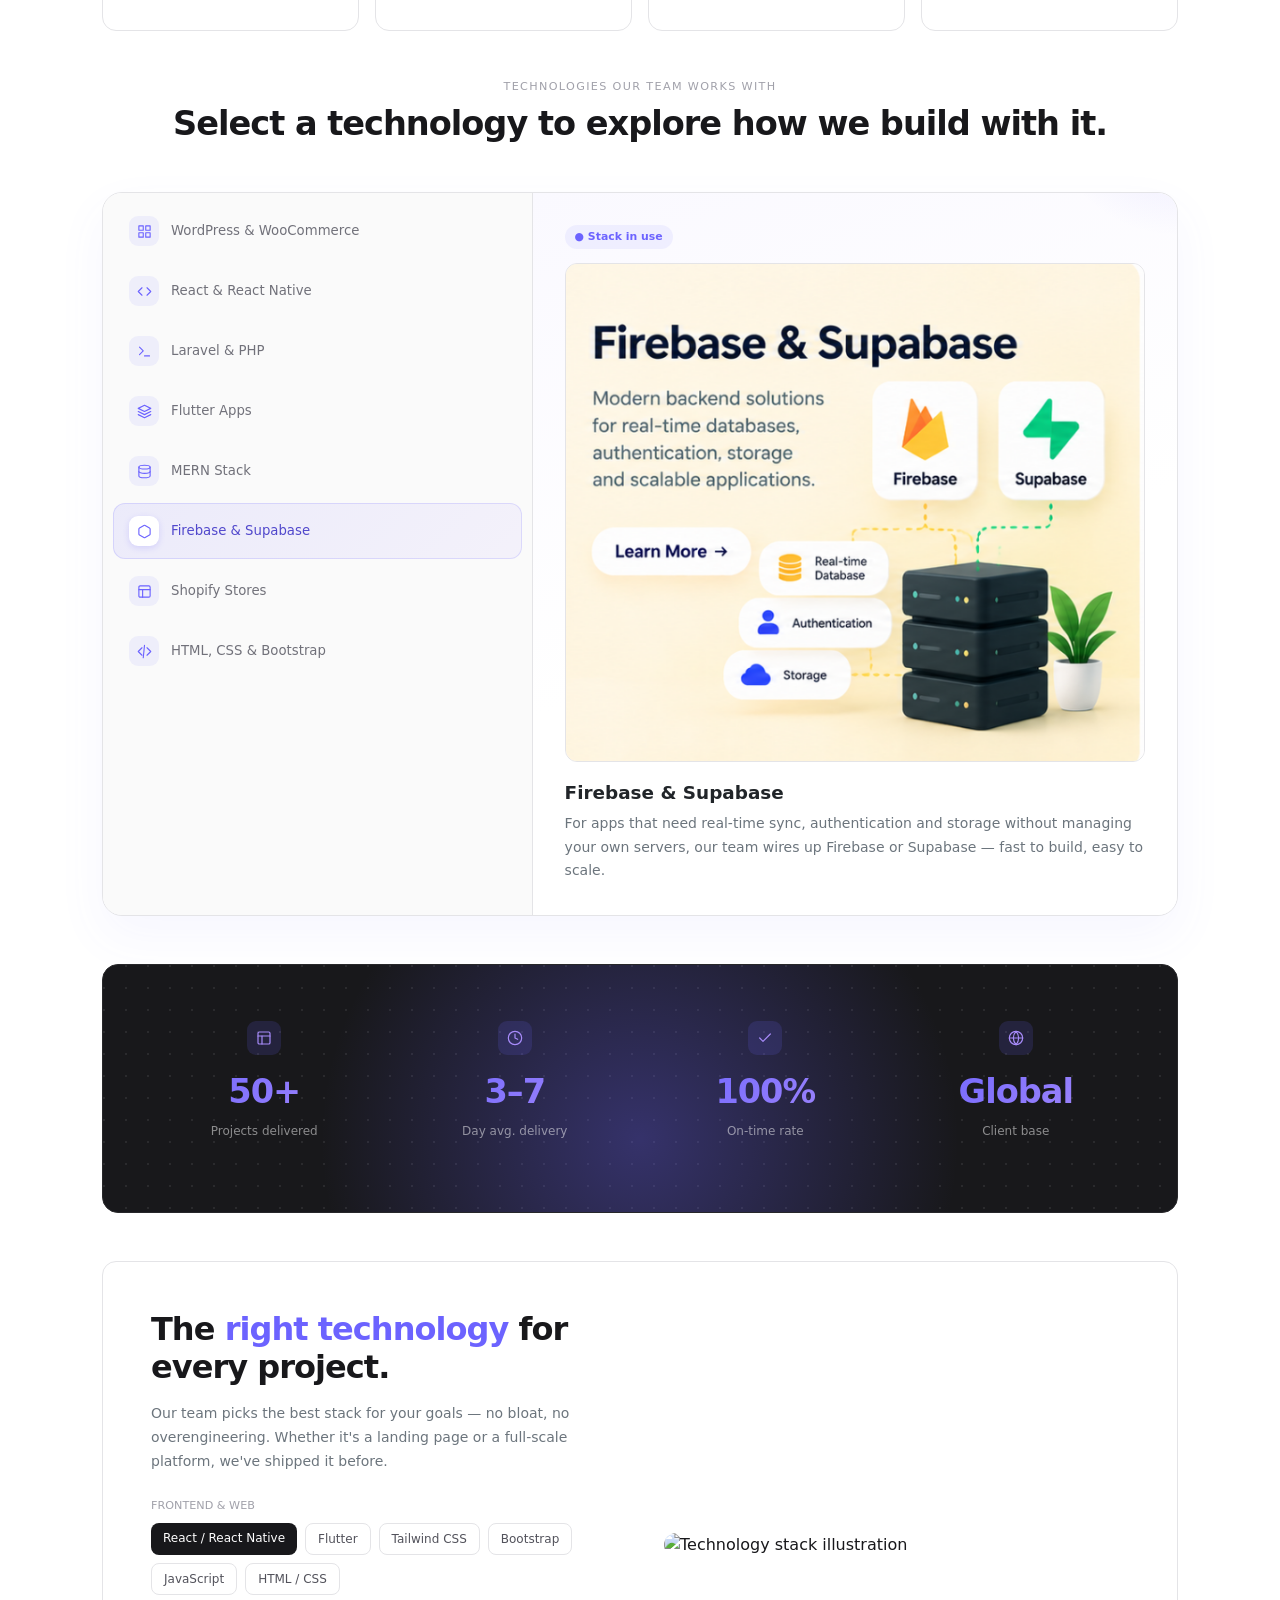
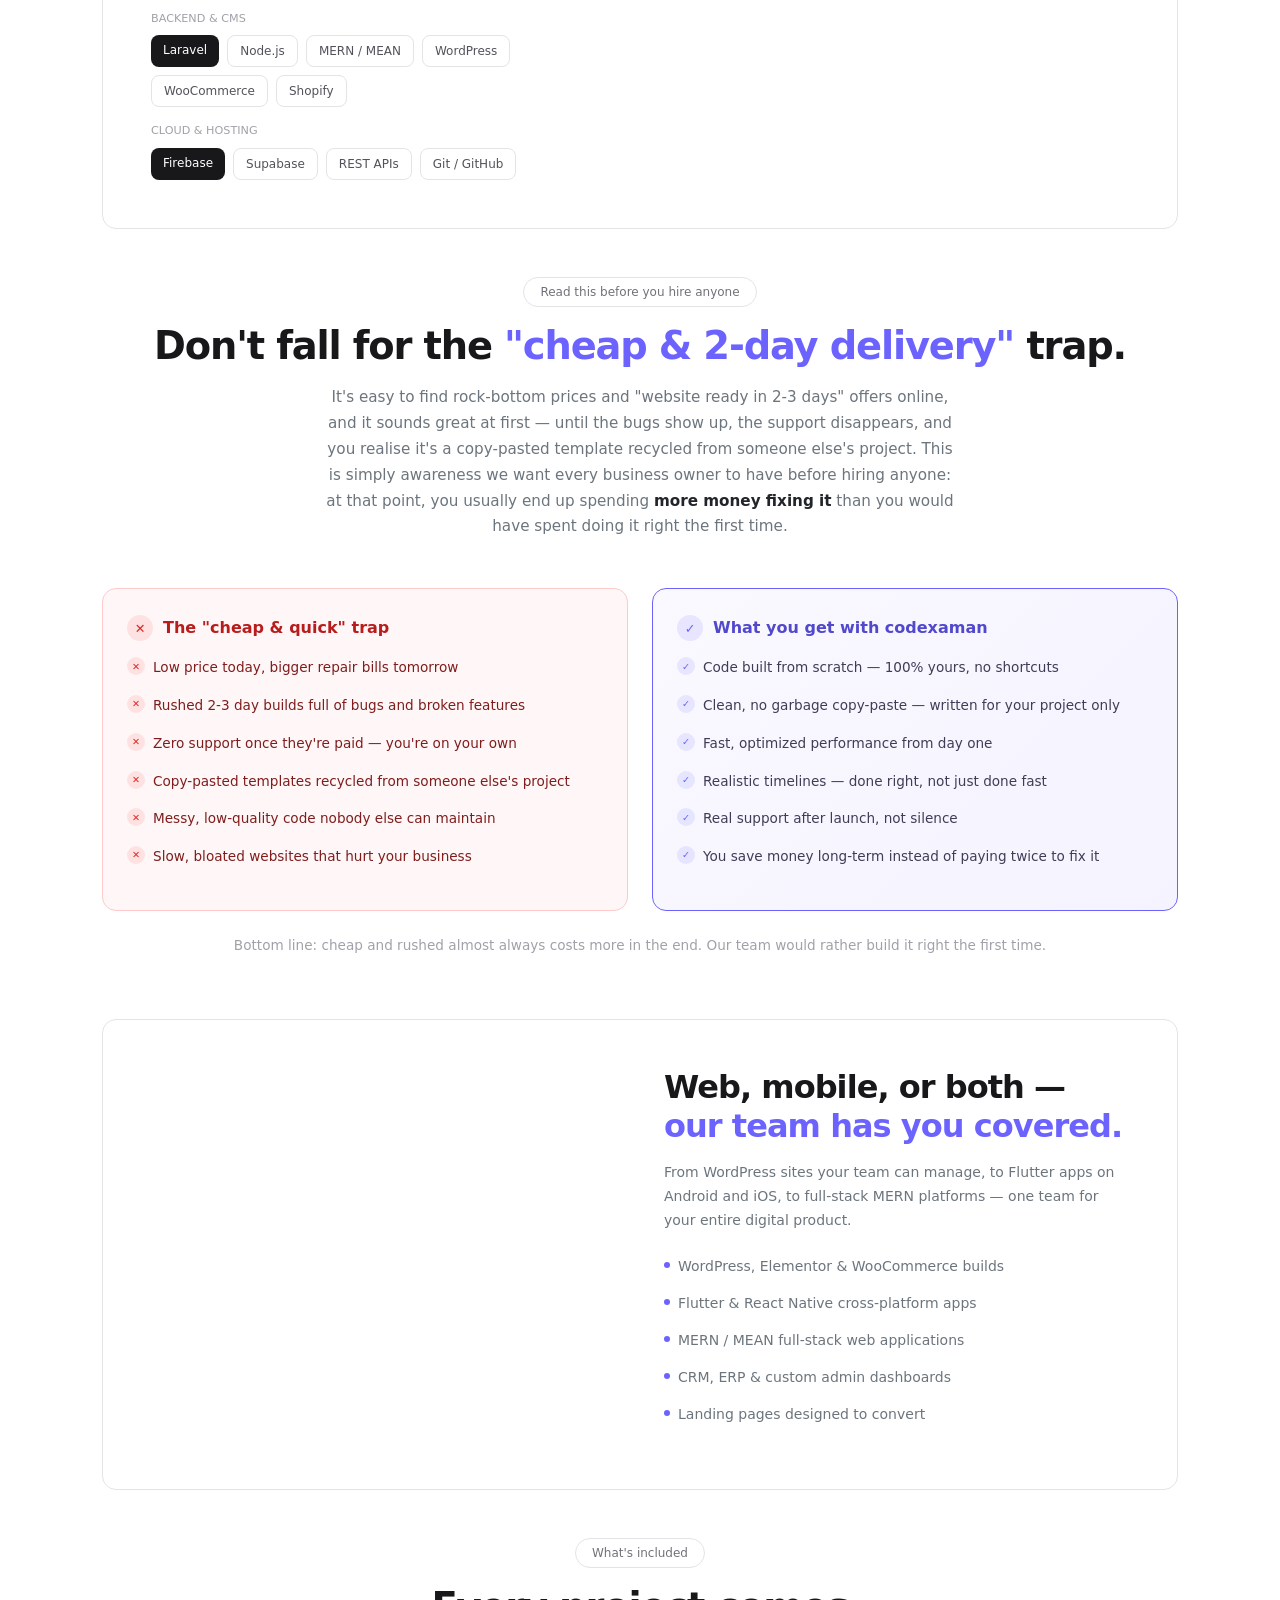
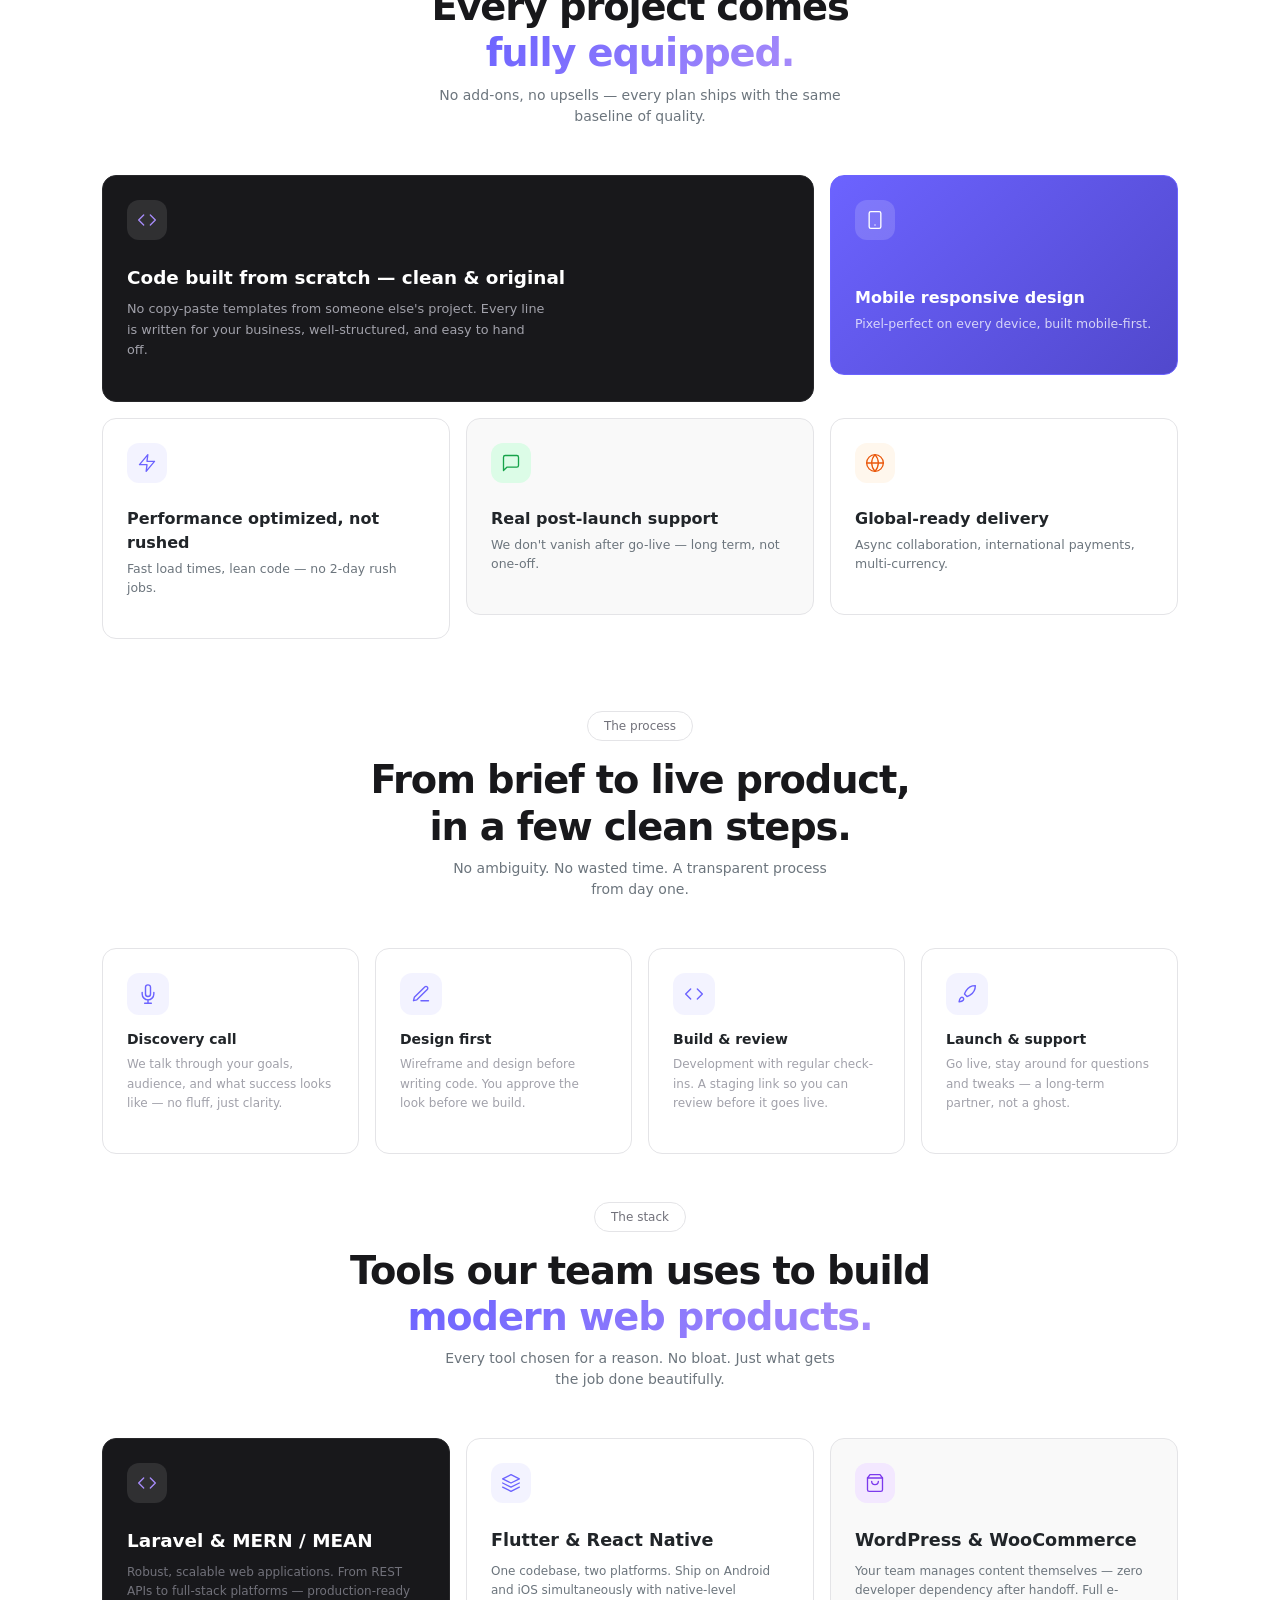
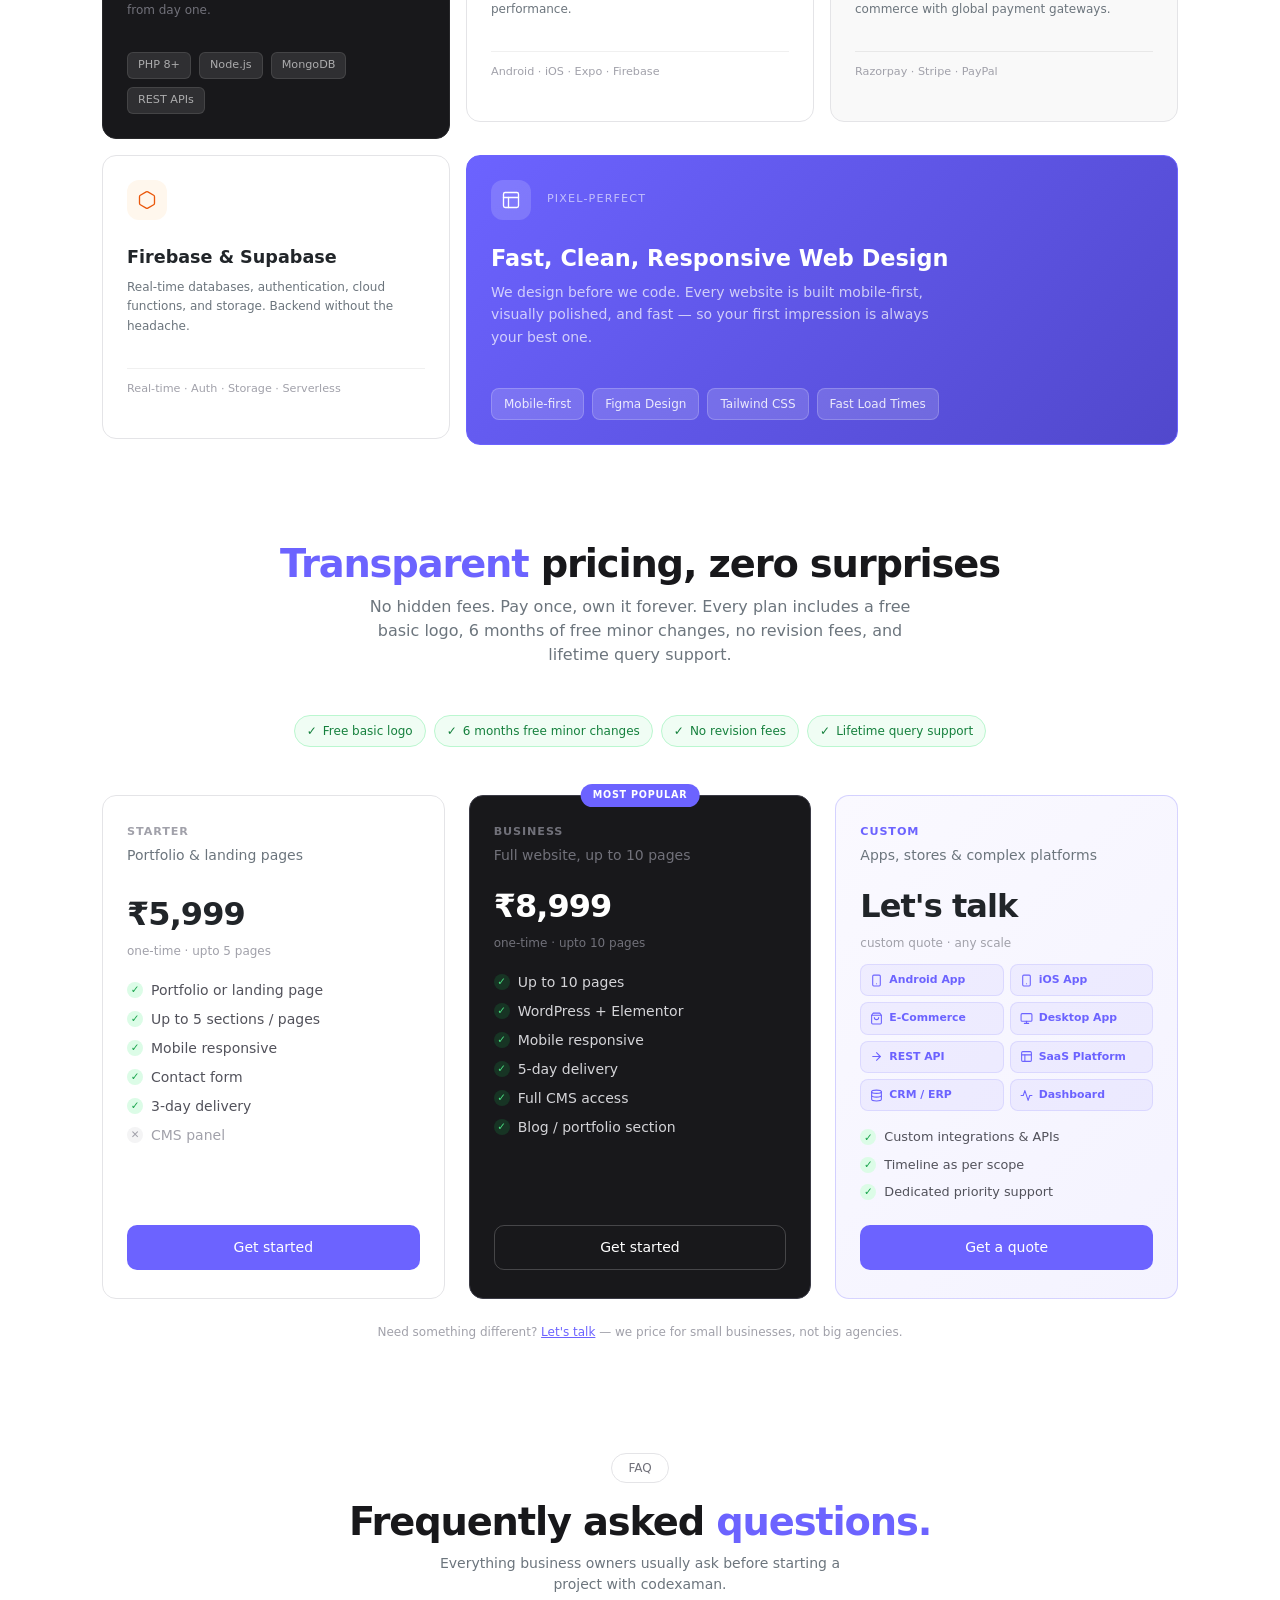
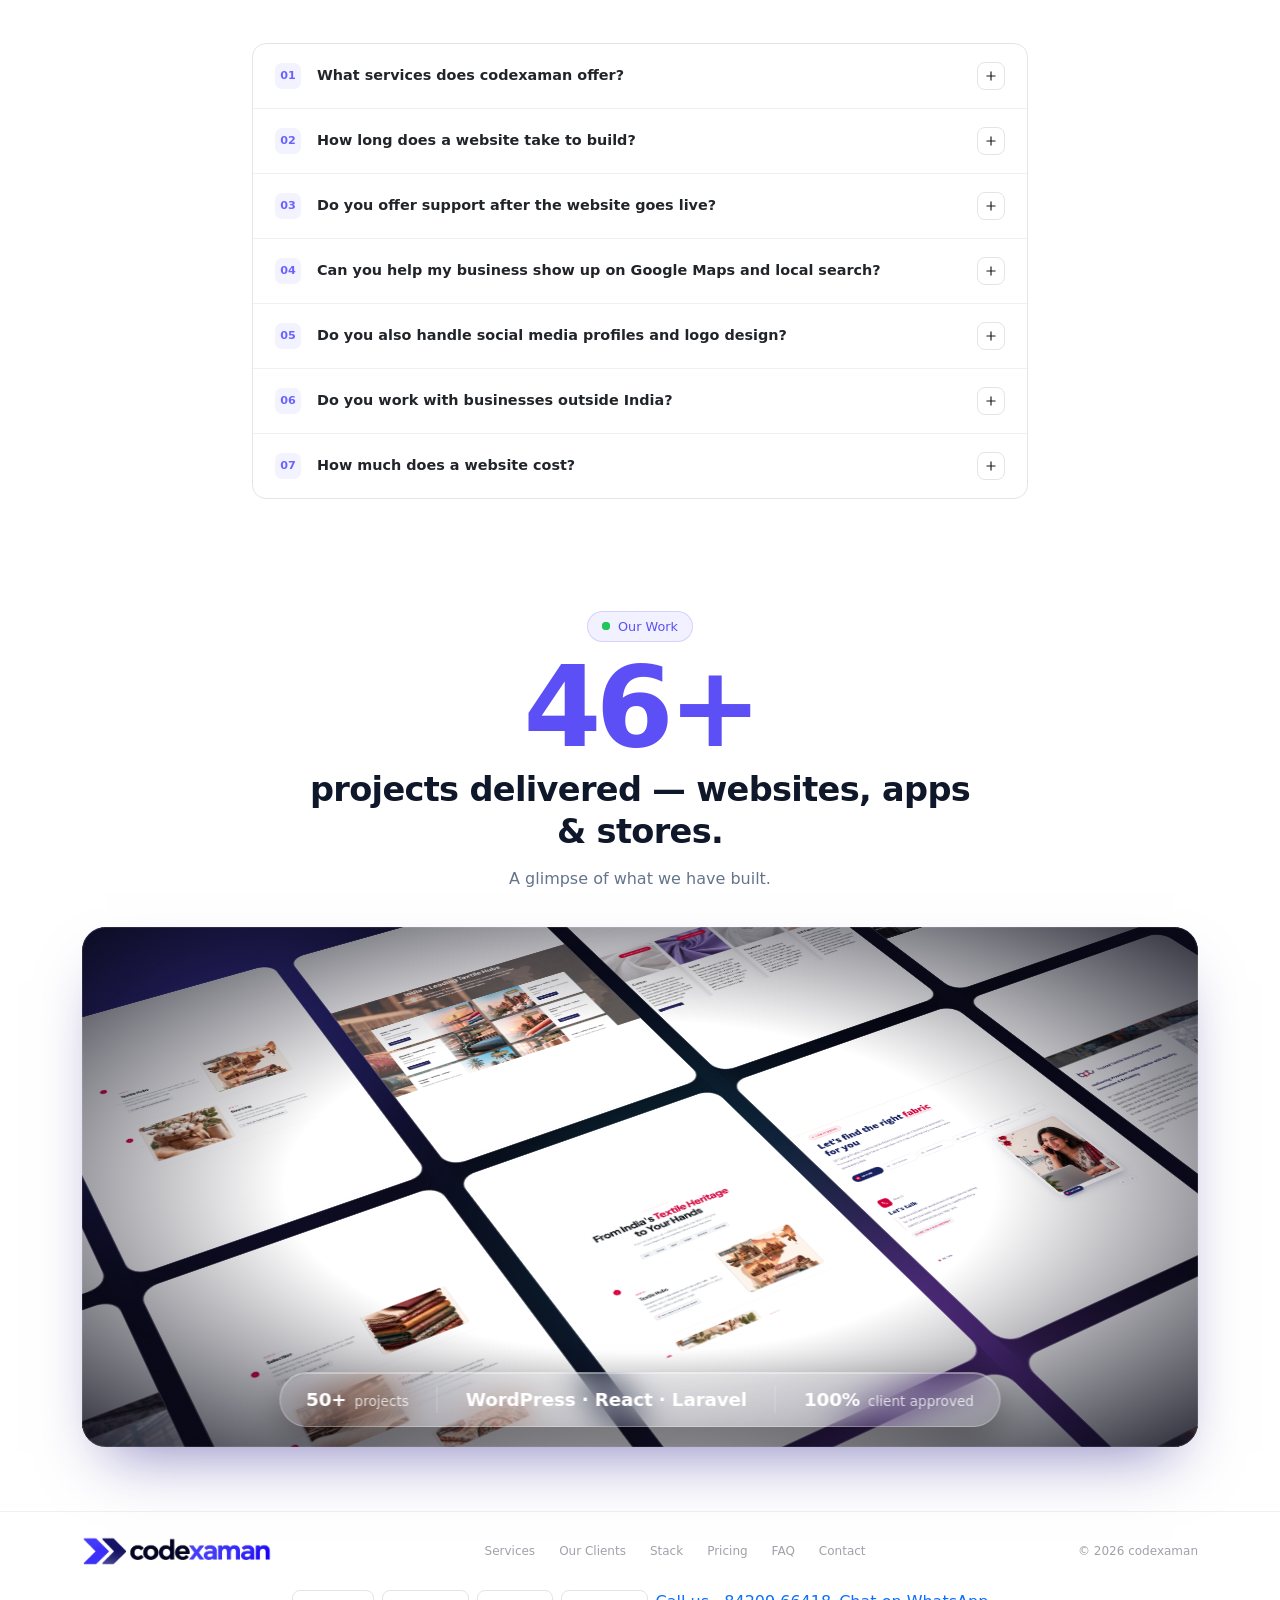
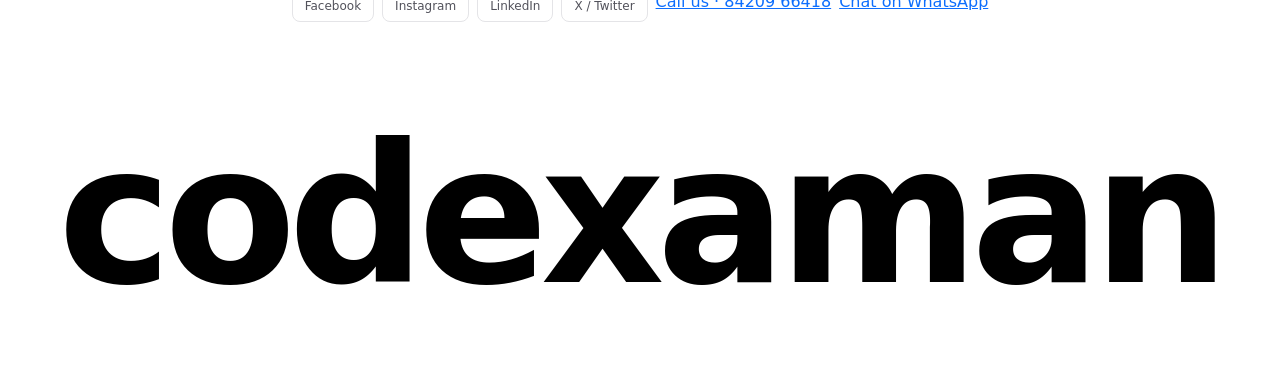
==== commit 704aec0b: "Move direct contact buttons to hero and footer" ====
--- a/index.html
+++ b/index.html
@@ -225,10 +225,6 @@
         <a href="#pricing" class="nav-link-custom">Pricing</a>
         <a href="#faq" class="nav-link-custom">FAQ</a>
       </div>
-      <div class="d-none d-lg-flex align-items-center gap-2 me-2">
-        <a href="tel:+918420966418" class="contact-nav-link contact-call-link">Call now</a>
-        <a href="https://wa.me/918420966418" class="contact-nav-link contact-wa-link" target="_blank" rel="noopener noreferrer">WhatsApp</a>
-      </div>
       <a href="#" class="nav-cta" data-bs-toggle="modal" data-bs-target="#quoteModal">
         Get free quote
         <svg width="12" height="12" viewBox="0 0 24 24" fill="none" stroke="currentColor" stroke-width="2.5" stroke-linecap="round" stroke-linejoin="round">
@@ -250,10 +246,6 @@
         <a href="#pricing" class="d-block text-decoration-none nav-link-custom py-2 px-3" onclick="closeMobileMenu()">Pricing</a>
         <a href="#faq" class="d-block text-decoration-none nav-link-custom py-2 px-3" onclick="closeMobileMenu()">FAQ</a>
         <a href="#" class="d-block text-decoration-none text-center mt-2 btn-primary-cx" style="border-radius:12px;padding:10px 0;" data-bs-toggle="modal" data-bs-target="#quoteModal" onclick="closeMobileMenu()">Get free quote</a>
-        <div class="d-flex gap-2 mt-2">
-          <a href="tel:+918420966418" class="mobile-contact-link mobile-call-link" onclick="closeMobileMenu()">Please call now</a>
-          <a href="https://wa.me/918420966418" class="mobile-contact-link mobile-wa-link" target="_blank" rel="noopener noreferrer" onclick="closeMobileMenu()">WhatsApp now</a>
-        </div>
       </div>
     </div>
   </nav>
@@ -300,8 +292,8 @@
             <a href="#pricing" class="btn-primary-cx">See pricing</a>
             <a href="#stack" class="btn-secondary-cx" style="border-color:rgba(255,255,255,0.2);color:#fff;">Explore
               stack</a>
-            <a href="tel:+918420966418" class="hero-contact-link">Please call now</a>
-            <a href="https://wa.me/918420966418" class="hero-contact-link hero-whatsapp-link" target="_blank" rel="noopener noreferrer">WhatsApp now</a>
+            <a href="tel:+918420966418" class="hero-contact-link hero-call-link">Call us: 84209 66418</a>
+            <a href="https://wa.me/918420966418?text=Hi%20codexaman%2C%20I%27d%20like%20to%20discuss%20a%20project." class="hero-contact-link hero-whatsapp-link" target="_blank" rel="noopener noreferrer">Chat on WhatsApp</a>
           </div>
         </div>
         <div class="col-12 col-lg-5">
@@ -1400,11 +1392,8 @@
       <a href="https://www.instagram.com/" target="_blank" rel="noopener" class="social-pill">Instagram</a>
       <a href="https://www.linkedin.com/" target="_blank" rel="noopener" class="social-pill">LinkedIn</a>
       <a href="https://twitter.com/" target="_blank" rel="noopener" class="social-pill">X / Twitter</a>
-      <a href="https://wa.me/918420966418" target="_blank" rel="noopener" class="wa-pill">
-        <svg width="12" height="12" viewBox="0 0 24 24" fill="currentColor">
-          <path d="M12.04 2C6.58 2 2.13 6.45 2.13 11.91c0 1.75.46 3.45 1.32 4.95L2 22l5.29-1.39c1.45.79 3.08 1.2 4.74 1.2h.01c5.46 0 9.91-4.45 9.91-9.91 0-2.65-1.03-5.14-2.9-7.01A9.82 9.82 0 0 0 12.04 2z"></path>
-        </svg>
-        WhatsApp us</a>
+      <a href="tel:+918420966418" class="footer-contact-btn footer-call-btn">Call us · 84209 66418</a>
+      <a href="https://wa.me/918420966418?text=Hi%20codexaman%2C%20I%27d%20like%20to%20discuss%20a%20project." target="_blank" rel="noopener noreferrer" class="footer-contact-btn footer-whatsapp-btn">Chat on WhatsApp</a>
     </div>
     <!-- VIDEO MASK TEXT FOOTER BRAND -->
     <div class="footer-video-mask-wrap">
@@ -1416,12 +1405,6 @@
       </div>
     </div>
   </footer>
-
-  <!-- Always-visible direct contact actions -->
-  <div class="contact-float" aria-label="Contact codexaman">
-    <a href="tel:+918420966418" class="contact-float-btn contact-float-call" aria-label="Call codexaman">Call now</a>
-    <a href="https://wa.me/918420966418" class="contact-float-btn contact-float-wa" target="_blank" rel="noopener noreferrer" aria-label="Chat with codexaman on WhatsApp">WhatsApp now</a>
-  </div>
 
   <!-- ========== QUICK QUOTE MODAL ========== -->
   <div class="modal fade" id="quoteModal" tabindex="-1" aria-labelledby="quoteModalLabel" aria-hidden="true" style="display: none;">
--- a/css/style.css
+++ b/css/style.css
@@ -1757,6 +1757,52 @@
       .ws-track, .ws-dot::after { animation: none; }
       .ws-card, .ws-card img { transition: none; }
     }
+
+    /* ============ DIRECT CALL & WHATSAPP CONTACT ============ */
+    .contact-nav-link {
+      display: inline-flex; align-items: center; justify-content: center;
+      padding: .55rem .85rem; border-radius: 999px; font-size: .78rem;
+      font-weight: 650; text-decoration: none; white-space: nowrap;
+      transition: transform .2s ease, box-shadow .2s ease;
+    }
+    .contact-nav-link:hover, .hero-contact-link:hover, .contact-float-btn:hover {
+      transform: translateY(-2px);
+    }
+    .contact-call-link { color: #171717; border: 1px solid #dedee8; background: #fff; }
+    .contact-wa-link { color: #fff; background: #16a34a; }
+    .mobile-contact-link {
+      flex: 1; display: flex; align-items: center; justify-content: center;
+      min-height: 42px; border-radius: 12px; font-size: .82rem;
+      font-weight: 650; text-decoration: none;
+    }
+    .mobile-call-link { color: #171717; background: #f4f4f5; }
+    .mobile-wa-link { color: #fff; background: #16a34a; }
+    .hero-contact-link {
+      display: inline-flex; align-items: center; justify-content: center;
+      min-height: 44px; padding: .7rem 1rem; border-radius: 12px;
+      color: #fff; border: 1px solid rgba(255,255,255,.28);
+      background: rgba(255,255,255,.08); text-decoration: none;
+      font-size: .88rem; font-weight: 650; transition: transform .2s ease, background .2s ease;
+    }
+    .hero-whatsapp-link { background: #16a34a; border-color: #16a34a; }
+    .contact-float {
+      position: fixed; z-index: 1050; right: 22px; bottom: 92px;
+      display: flex; flex-direction: column; gap: 9px;
+    }
+    .contact-float-btn {
+      display: inline-flex; align-items: center; justify-content: center;
+      min-width: 142px; min-height: 44px; padding: .7rem 1rem;
+      border-radius: 999px; color: #fff; font-size: .82rem; font-weight: 700;
+      text-decoration: none; box-shadow: 0 8px 24px rgba(0,0,0,.2);
+      transition: transform .2s ease, box-shadow .2s ease;
+    }
+    .contact-float-call { background: #171717; }
+    .contact-float-wa { background: #16a34a; }
+    @media (max-width: 575.98px) {
+      .contact-float { right: 12px; bottom: 78px; gap: 7px; }
+      .contact-float-btn { min-width: 126px; min-height: 41px; padding: .6rem .8rem; font-size: .76rem; }
+    }
+
     @keyframes ws-pulse { from { transform: scale(1); opacity: .6; } to { transform: scale(3); opacity: 0; } }
     @keyframes ws-up   { from { transform: translateY(0); }    to { transform: translateY(-50%); } }
     @keyframes ws-down { from { transform: translateY(-50%); } to { transform: translateY(0); } }
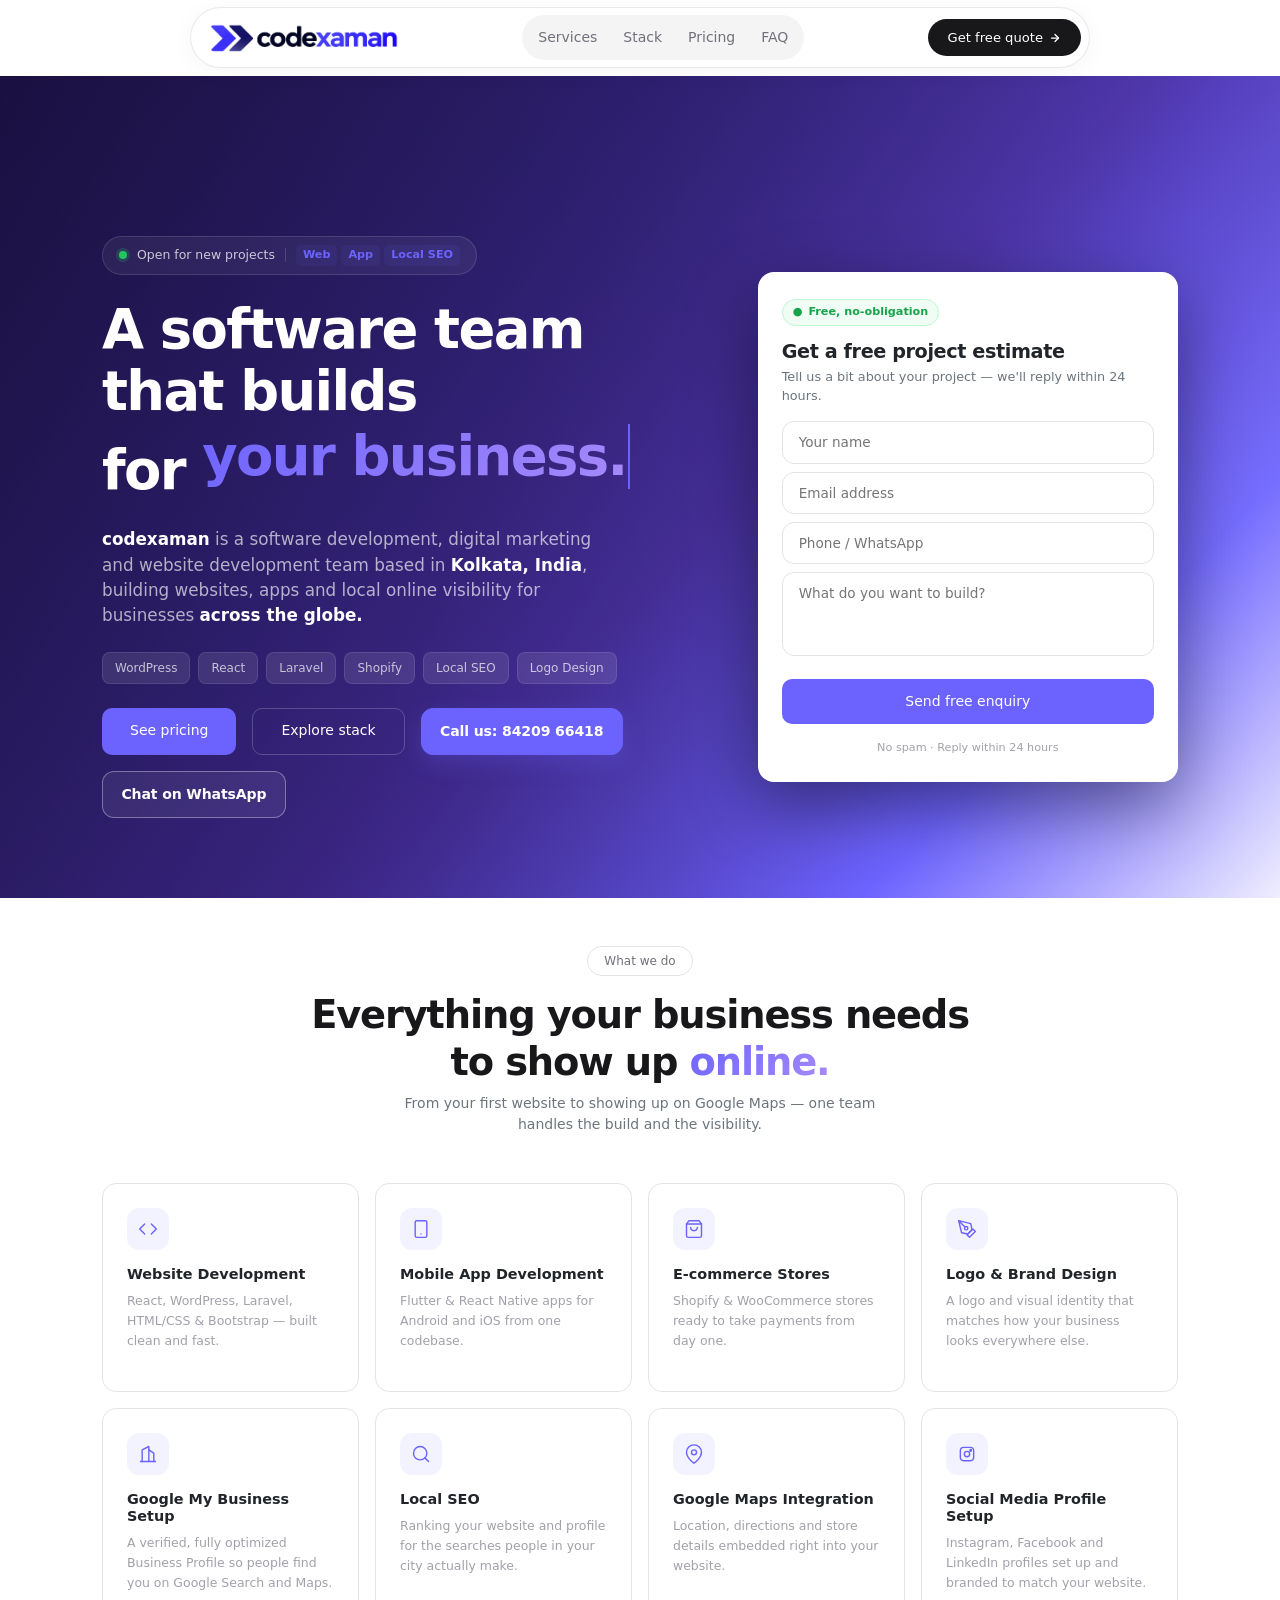
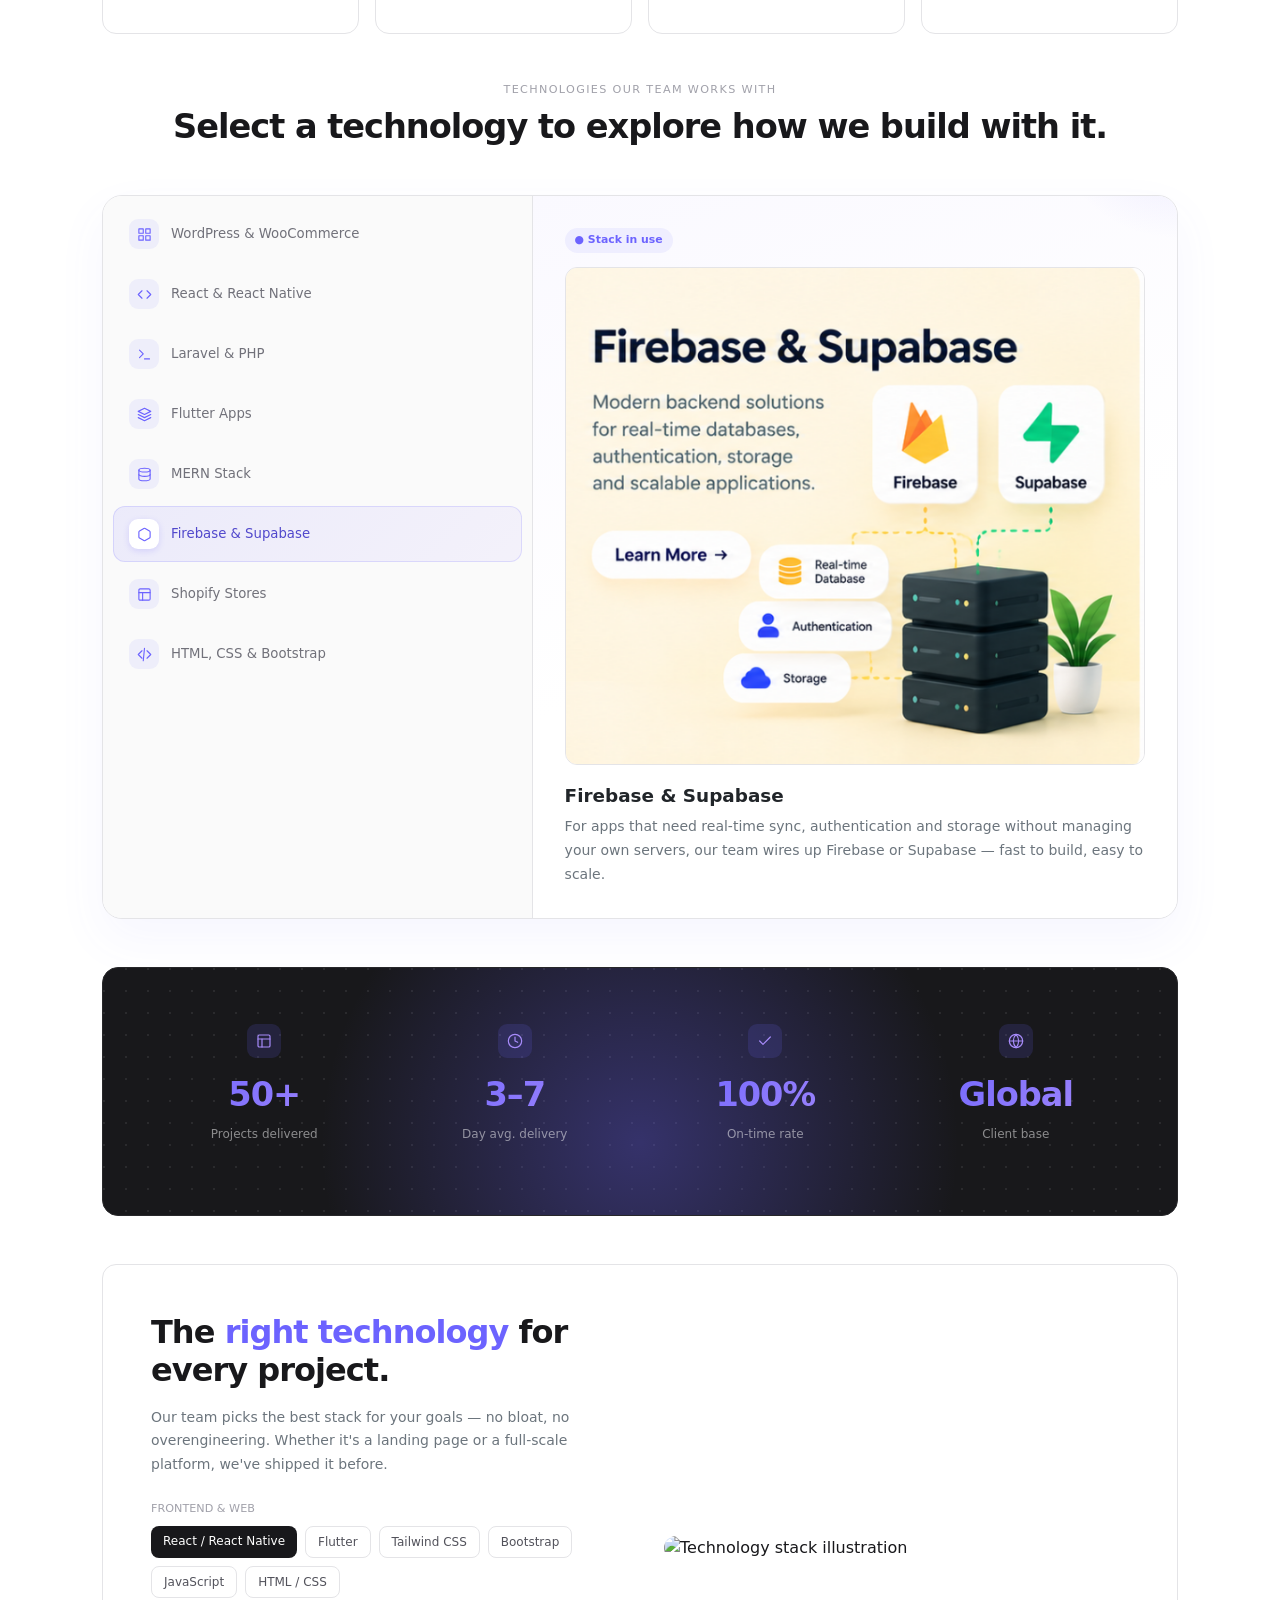
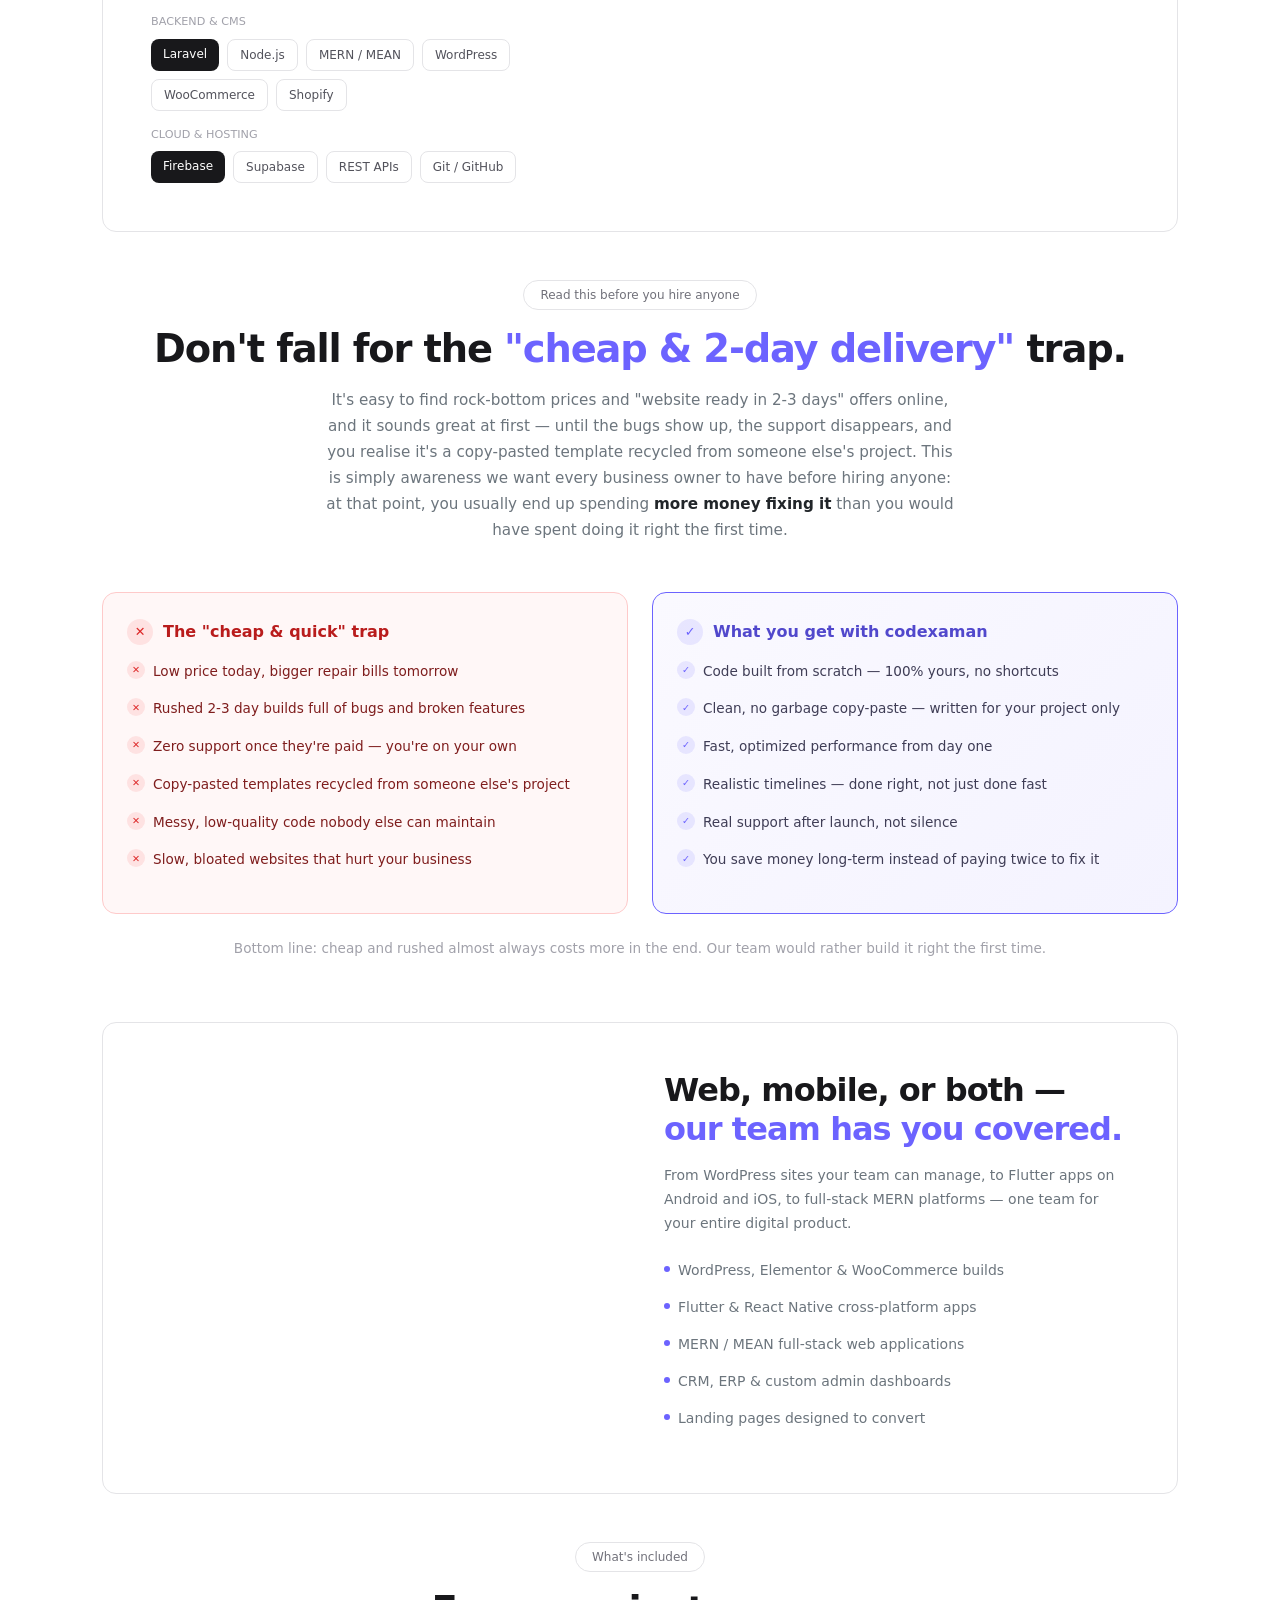
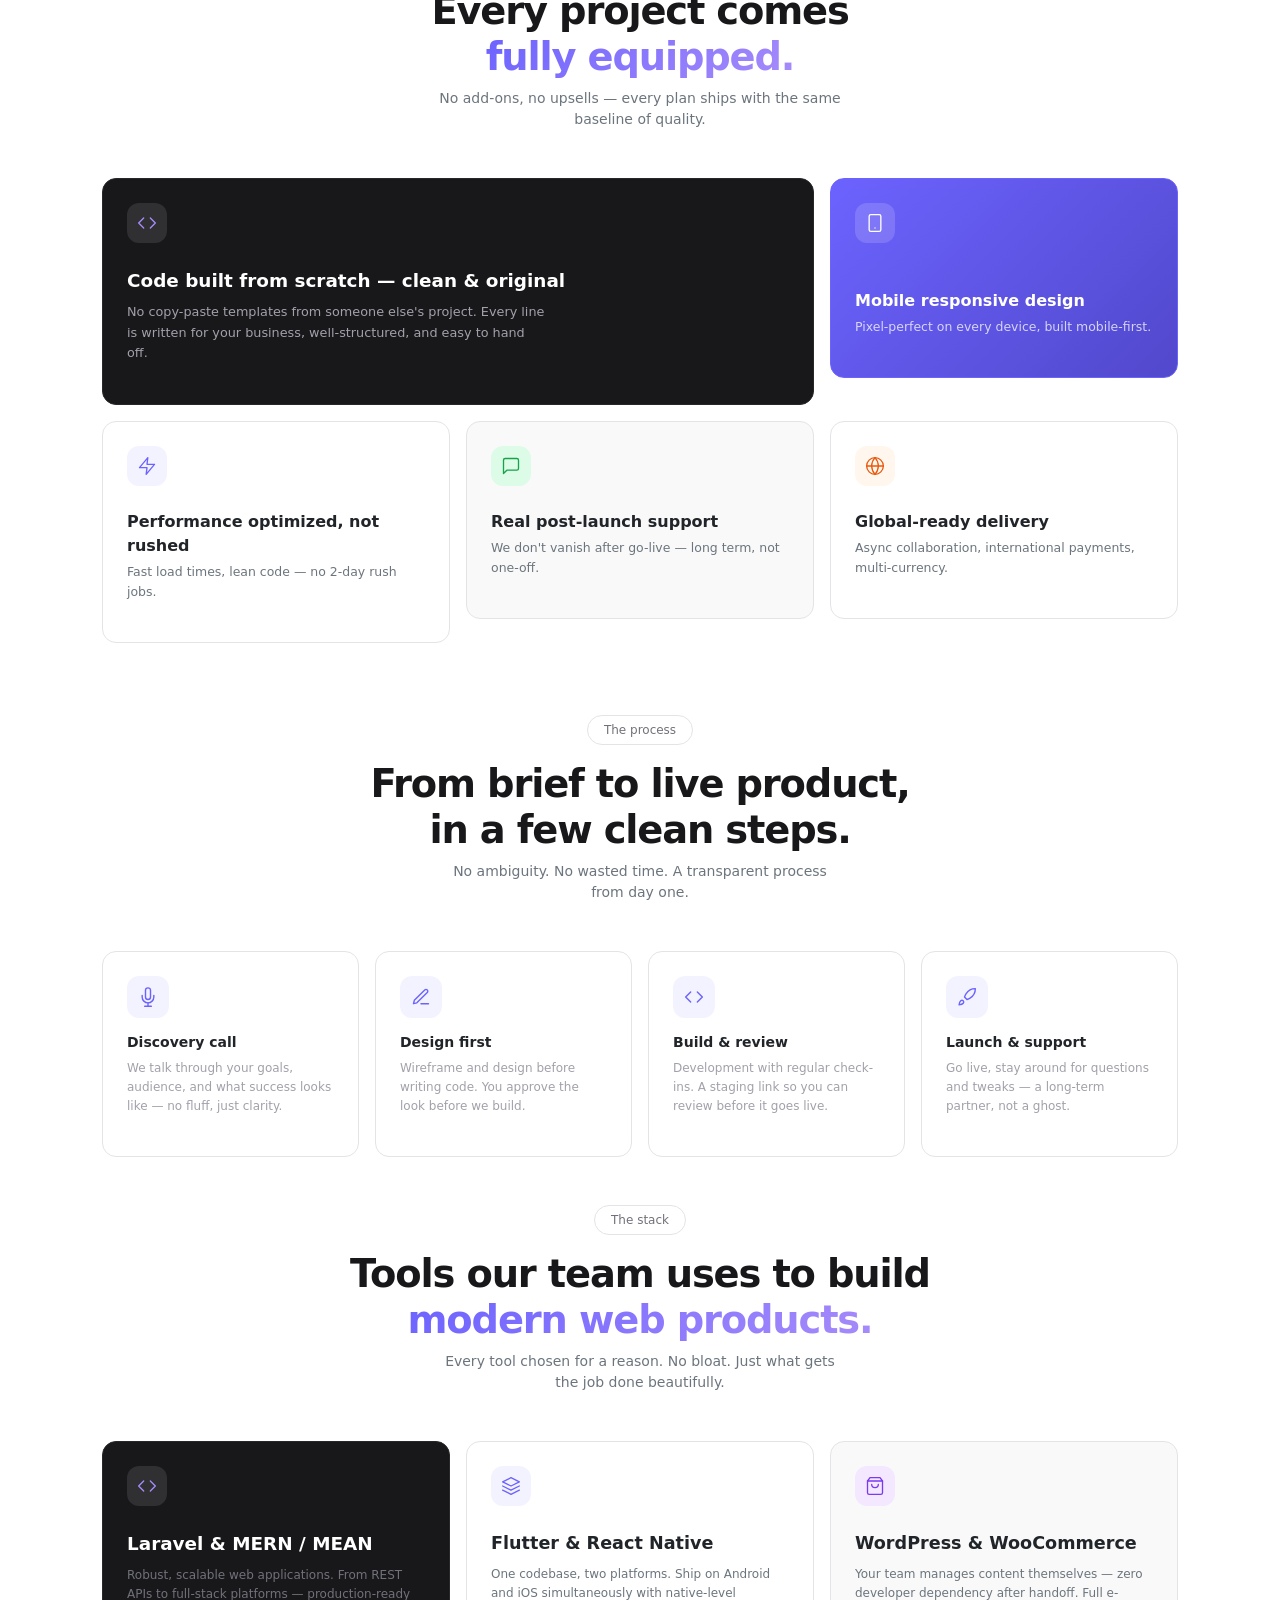
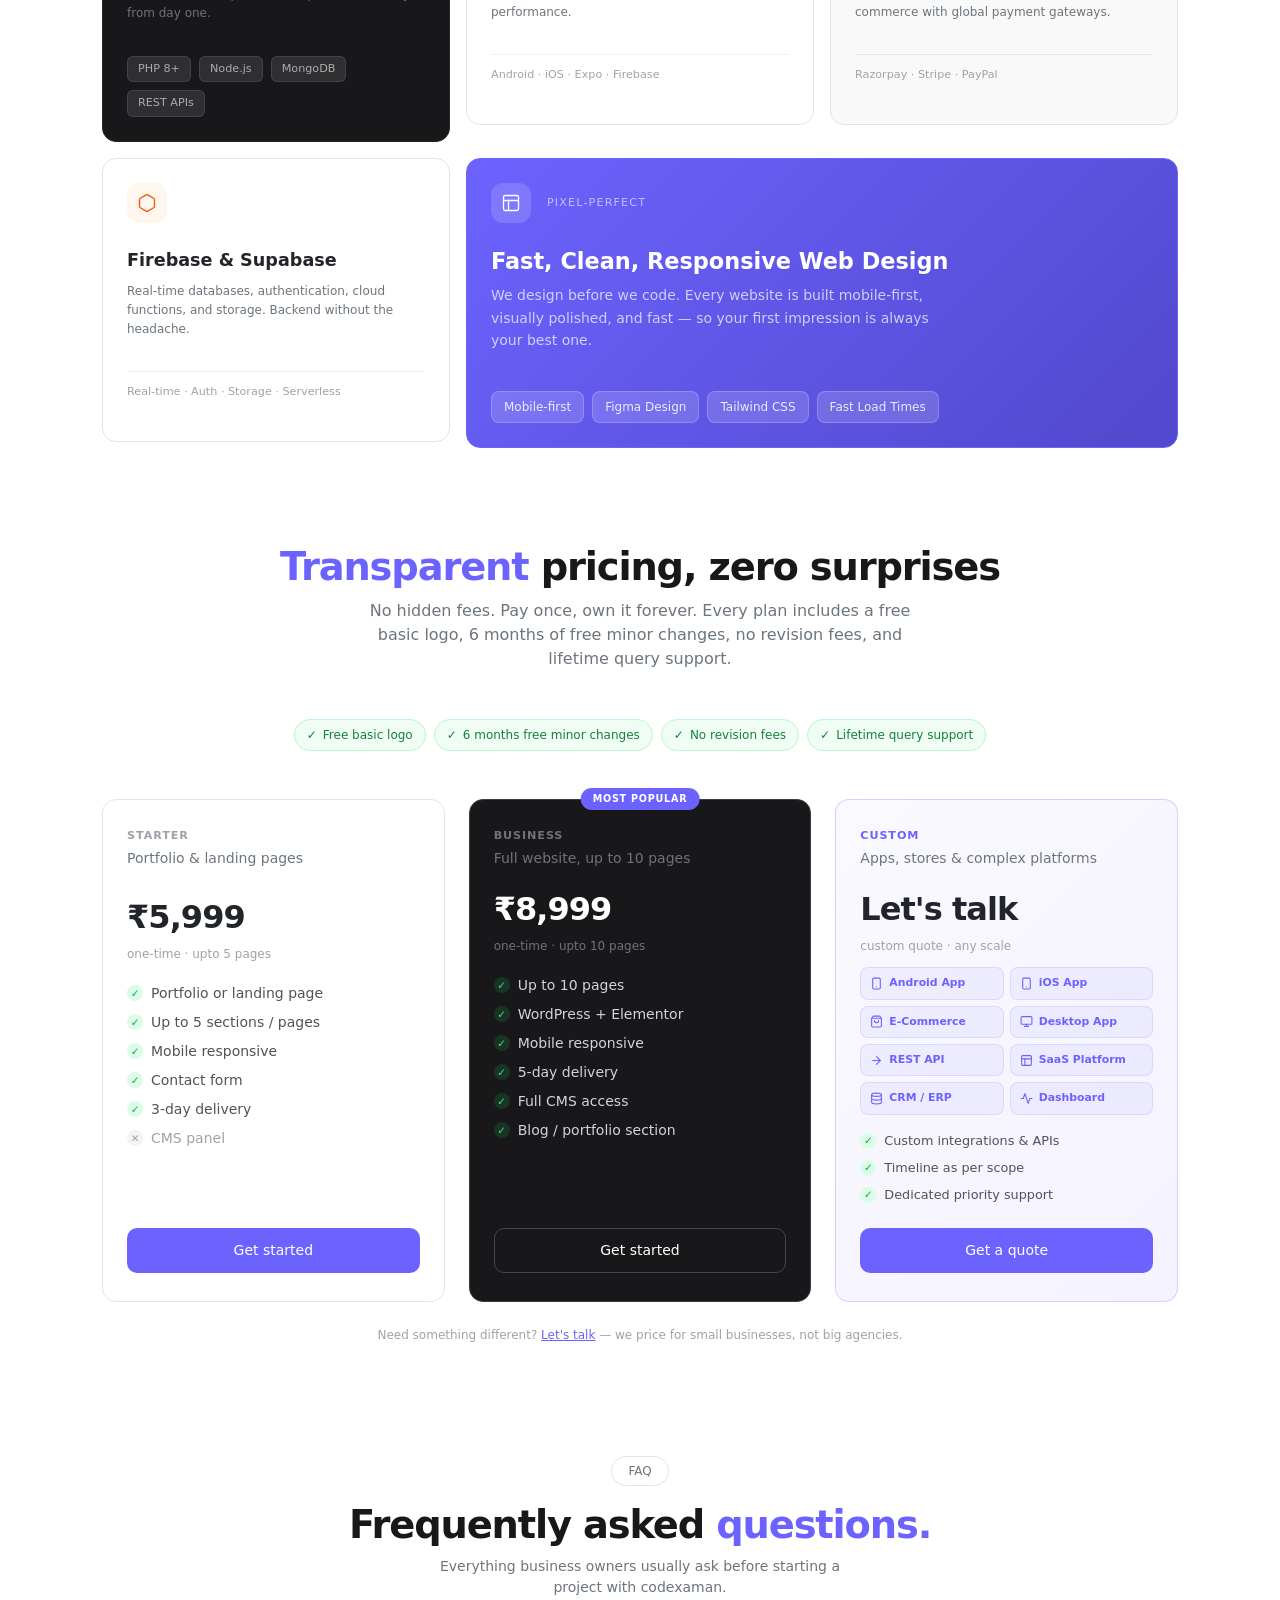
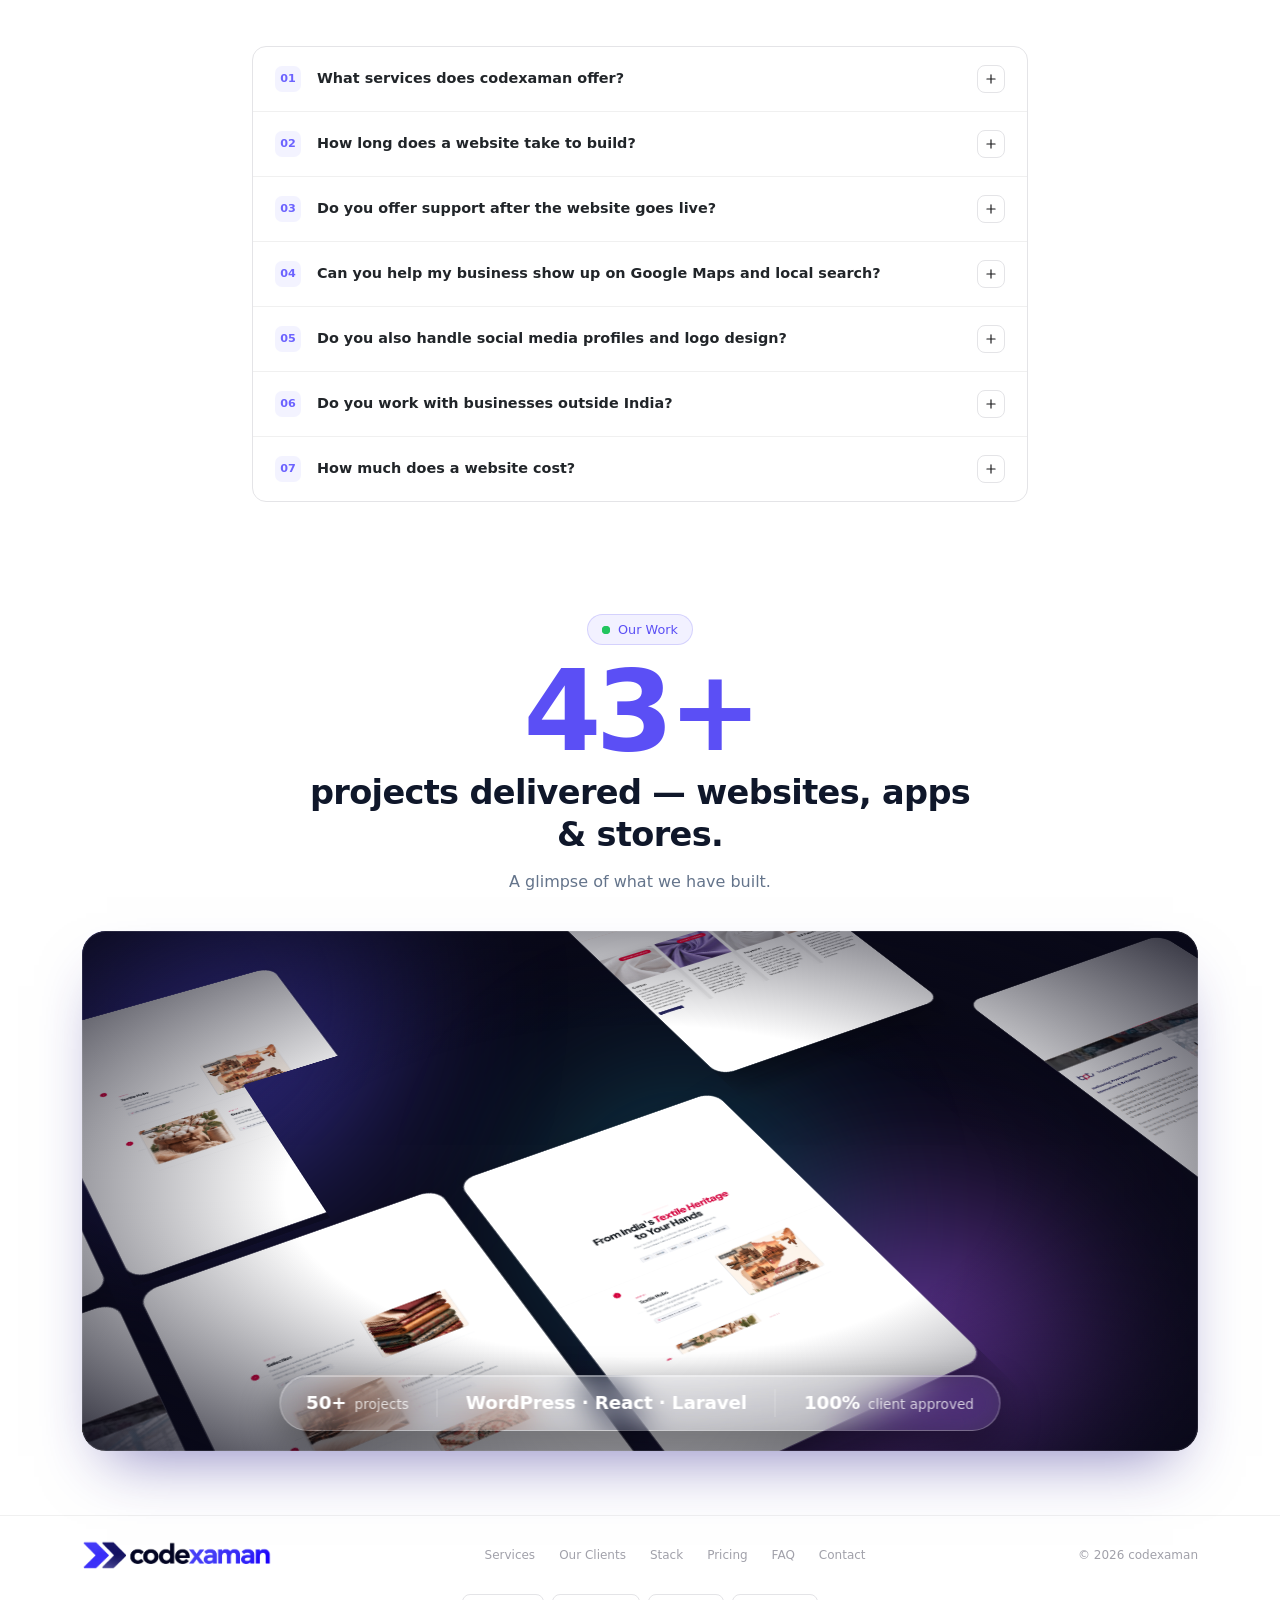
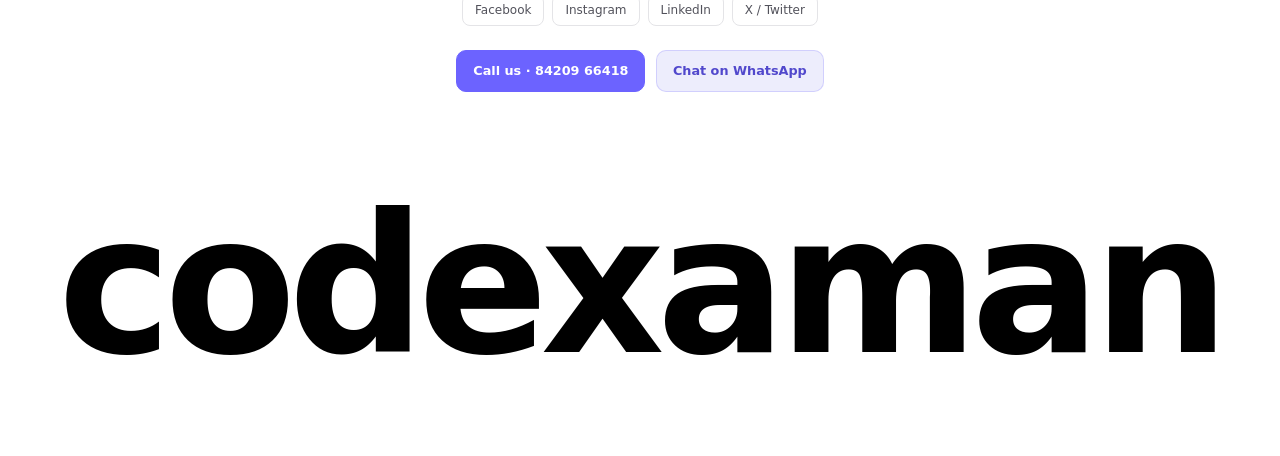
==== commit 22908fbc: "Separate footer contact actions from social links" ====
--- a/index.html
+++ b/index.html
@@ -1392,6 +1392,8 @@
       <a href="https://www.instagram.com/" target="_blank" rel="noopener" class="social-pill">Instagram</a>
       <a href="https://www.linkedin.com/" target="_blank" rel="noopener" class="social-pill">LinkedIn</a>
       <a href="https://twitter.com/" target="_blank" rel="noopener" class="social-pill">X / Twitter</a>
+    </div>
+    <div class="container footer-contact-actions pb-4" style="max-width:1100px;">
       <a href="tel:+918420966418" class="footer-contact-btn footer-call-btn">Call us · 84209 66418</a>
       <a href="https://wa.me/918420966418?text=Hi%20codexaman%2C%20I%27d%20like%20to%20discuss%20a%20project." target="_blank" rel="noopener noreferrer" class="footer-contact-btn footer-whatsapp-btn">Chat on WhatsApp</a>
     </div>
--- a/css/style.css
+++ b/css/style.css
@@ -1758,49 +1758,47 @@
       .ws-card, .ws-card img { transition: none; }
     }
 
-    /* ============ DIRECT CALL & WHATSAPP CONTACT ============ */
-    .contact-nav-link {
-      display: inline-flex; align-items: center; justify-content: center;
-      padding: .55rem .85rem; border-radius: 999px; font-size: .78rem;
-      font-weight: 650; text-decoration: none; white-space: nowrap;
-      transition: transform .2s ease, box-shadow .2s ease;
-    }
-    .contact-nav-link:hover, .hero-contact-link:hover, .contact-float-btn:hover {
-      transform: translateY(-2px);
-    }
-    .contact-call-link { color: #171717; border: 1px solid #dedee8; background: #fff; }
-    .contact-wa-link { color: #fff; background: #16a34a; }
-    .mobile-contact-link {
-      flex: 1; display: flex; align-items: center; justify-content: center;
-      min-height: 42px; border-radius: 12px; font-size: .82rem;
-      font-weight: 650; text-decoration: none;
-    }
-    .mobile-call-link { color: #171717; background: #f4f4f5; }
-    .mobile-wa-link { color: #fff; background: #16a34a; }
+    /* ============ HERO & FOOTER CONTACT ACTIONS ============ */
     .hero-contact-link {
       display: inline-flex; align-items: center; justify-content: center;
-      min-height: 44px; padding: .7rem 1rem; border-radius: 12px;
-      color: #fff; border: 1px solid rgba(255,255,255,.28);
-      background: rgba(255,255,255,.08); text-decoration: none;
-      font-size: .88rem; font-weight: 650; transition: transform .2s ease, background .2s ease;
-    }
-    .hero-whatsapp-link { background: #16a34a; border-color: #16a34a; }
-    .contact-float {
-      position: fixed; z-index: 1050; right: 22px; bottom: 92px;
-      display: flex; flex-direction: column; gap: 9px;
-    }
-    .contact-float-btn {
+      min-height: 46px; padding: .75rem 1.15rem; border-radius: 12px;
+      text-decoration: none; font-size: .88rem; font-weight: 650;
+      letter-spacing: -.01em; transition: transform .2s ease, background .2s ease, border-color .2s ease;
+    }
+    .hero-contact-link:hover { transform: translateY(-2px); }
+    .hero-call-link {
+      color: #fff; background: var(--accent); border: 1px solid var(--accent);
+      box-shadow: 0 8px 22px rgba(108,99,255,.24);
+    }
+    .hero-call-link:hover { color: #fff; background: var(--accent-dark); border-color: var(--accent-dark); }
+    .hero-whatsapp-link {
+      color: #fff; background: rgba(255,255,255,.07);
+      border: 1px solid rgba(255,255,255,.34);
+    }
+    .hero-whatsapp-link:hover { color: #fff; background: rgba(108,99,255,.18); border-color: rgba(255,255,255,.65); }
+    .footer-contact-actions {
+      display: flex; align-items: center; justify-content: center;
+      flex-wrap: wrap; gap: .65rem;
+    }
+    .footer-contact-btn {
       display: inline-flex; align-items: center; justify-content: center;
-      min-width: 142px; min-height: 44px; padding: .7rem 1rem;
-      border-radius: 999px; color: #fff; font-size: .82rem; font-weight: 700;
-      text-decoration: none; box-shadow: 0 8px 24px rgba(0,0,0,.2);
-      transition: transform .2s ease, box-shadow .2s ease;
-    }
-    .contact-float-call { background: #171717; }
-    .contact-float-wa { background: #16a34a; }
+      min-height: 42px; padding: .65rem 1rem; border-radius: 10px;
+      font-size: .8rem; font-weight: 650; text-decoration: none;
+      transition: transform .2s ease, background .2s ease, border-color .2s ease;
+    }
+    .footer-contact-btn:hover { transform: translateY(-2px); }
+    .footer-call-btn {
+      color: #fff; background: var(--accent); border: 1px solid var(--accent);
+    }
+    .footer-call-btn:hover { color: #fff; background: var(--accent-dark); border-color: var(--accent-dark); }
+    .footer-whatsapp-btn {
+      color: var(--accent-dark); background: var(--accent-light);
+      border: 1px solid rgba(108,99,255,.22);
+    }
+    .footer-whatsapp-btn:hover { color: var(--accent-dark); background: #e2e0ff; border-color: rgba(108,99,255,.4); }
     @media (max-width: 575.98px) {
-      .contact-float { right: 12px; bottom: 78px; gap: 7px; }
-      .contact-float-btn { min-width: 126px; min-height: 41px; padding: .6rem .8rem; font-size: .76rem; }
+      .hero-contact-link { flex: 1 1 auto; min-width: 145px; }
+      .footer-contact-btn { flex: 1 1 145px; }
     }
 
     @keyframes ws-pulse { from { transform: scale(1); opacity: .6; } to { transform: scale(3); opacity: 0; } }
